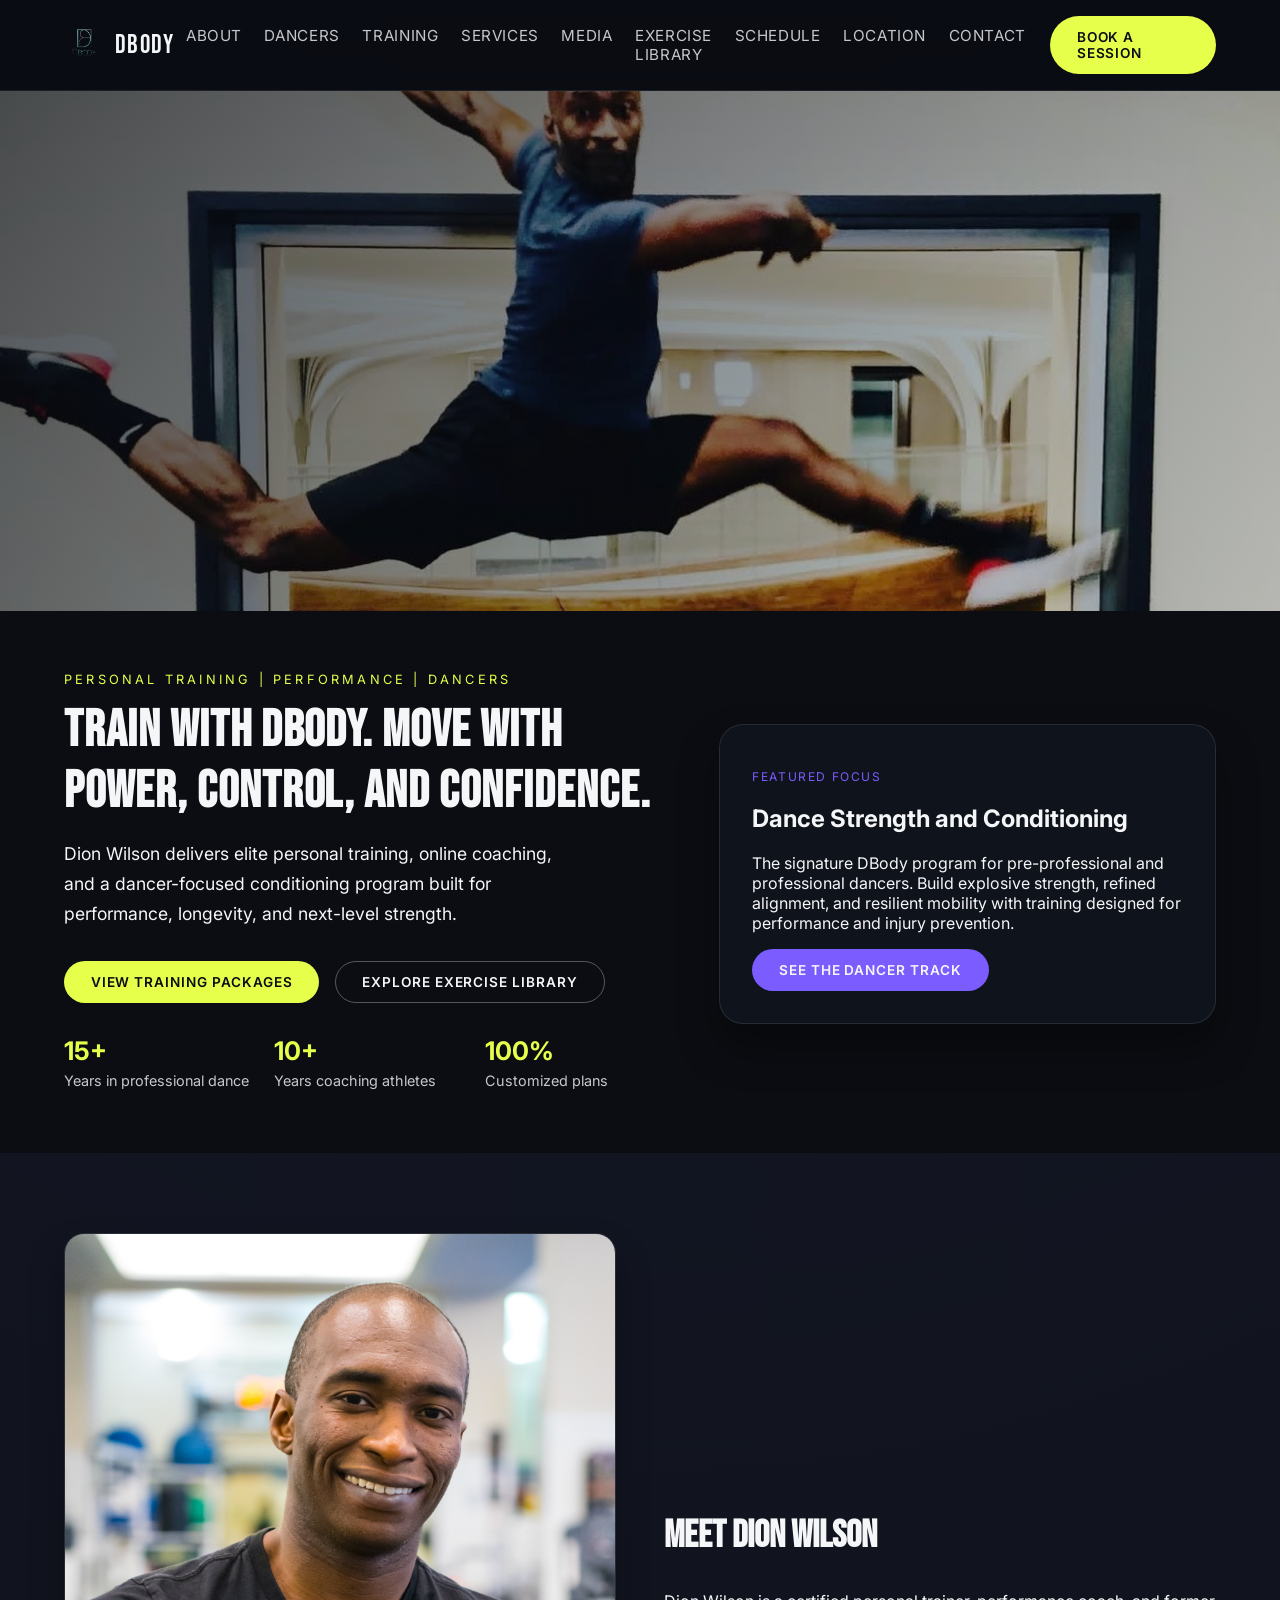
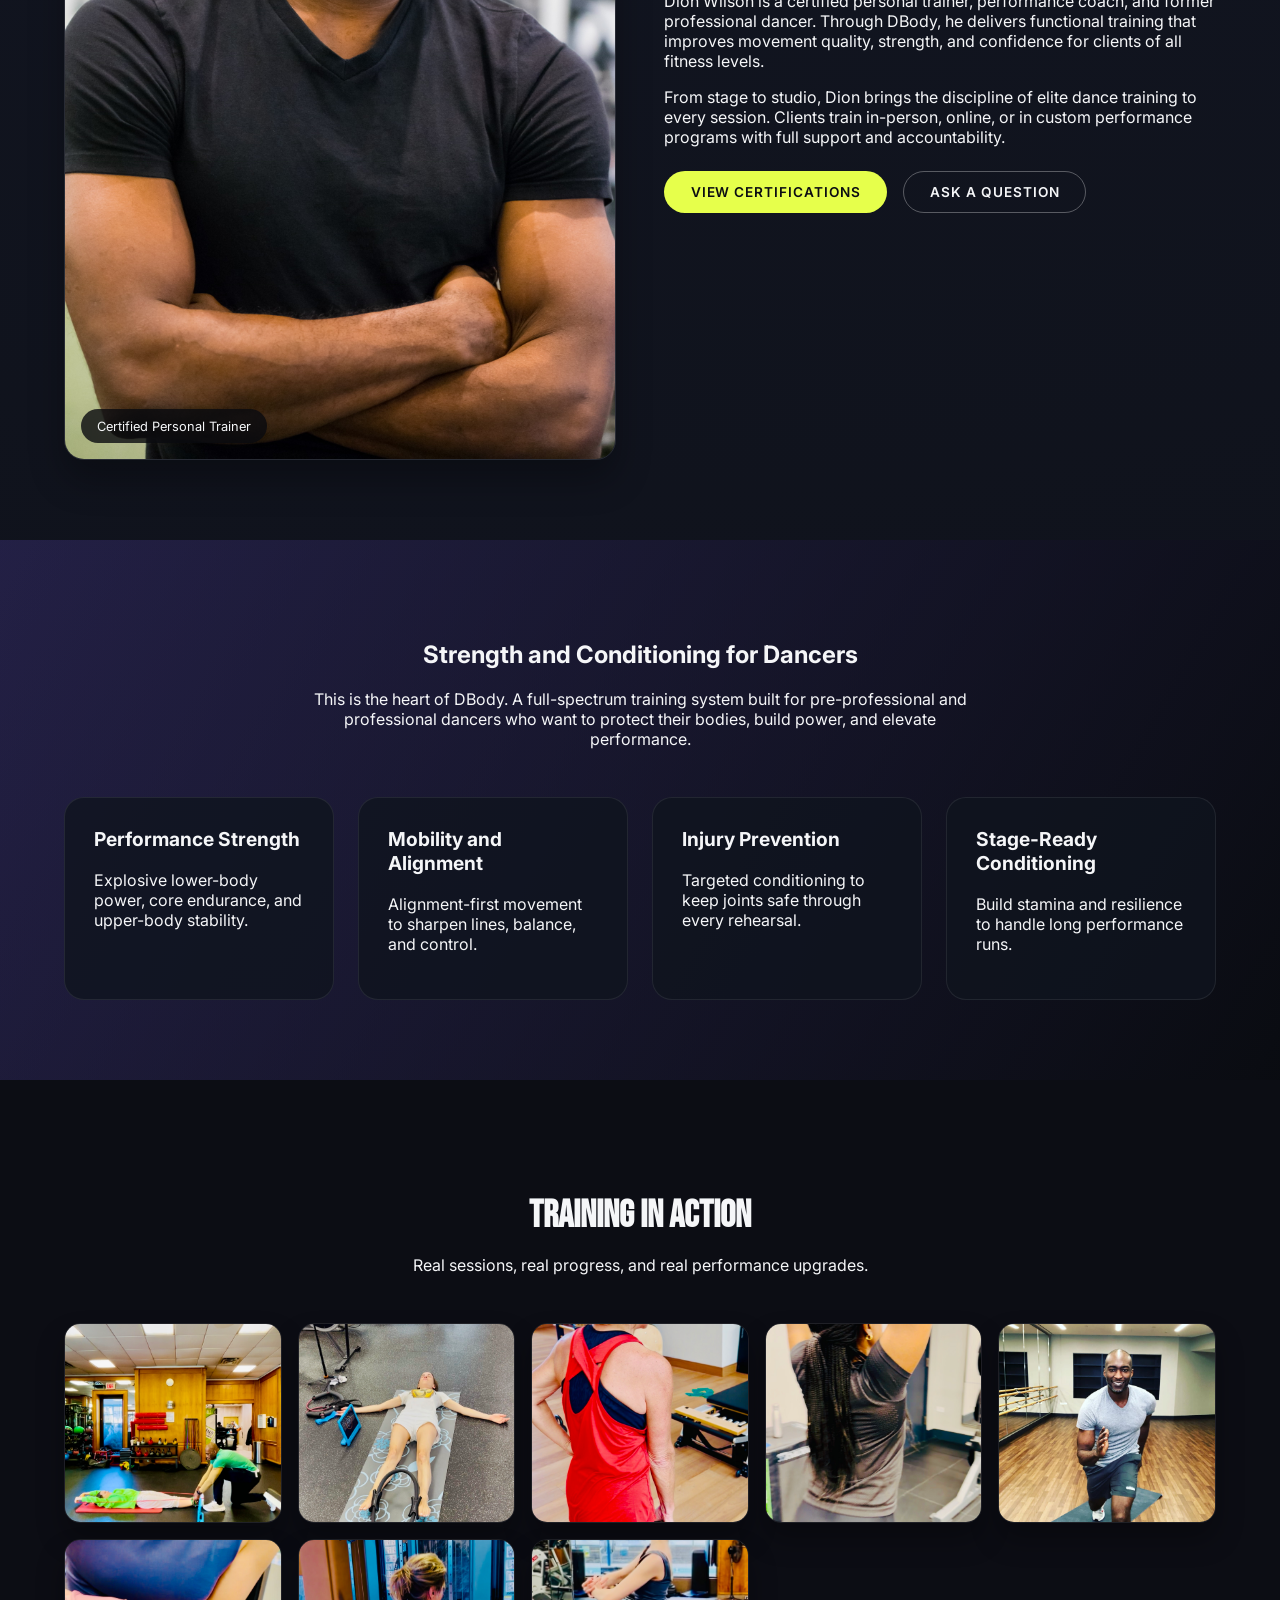
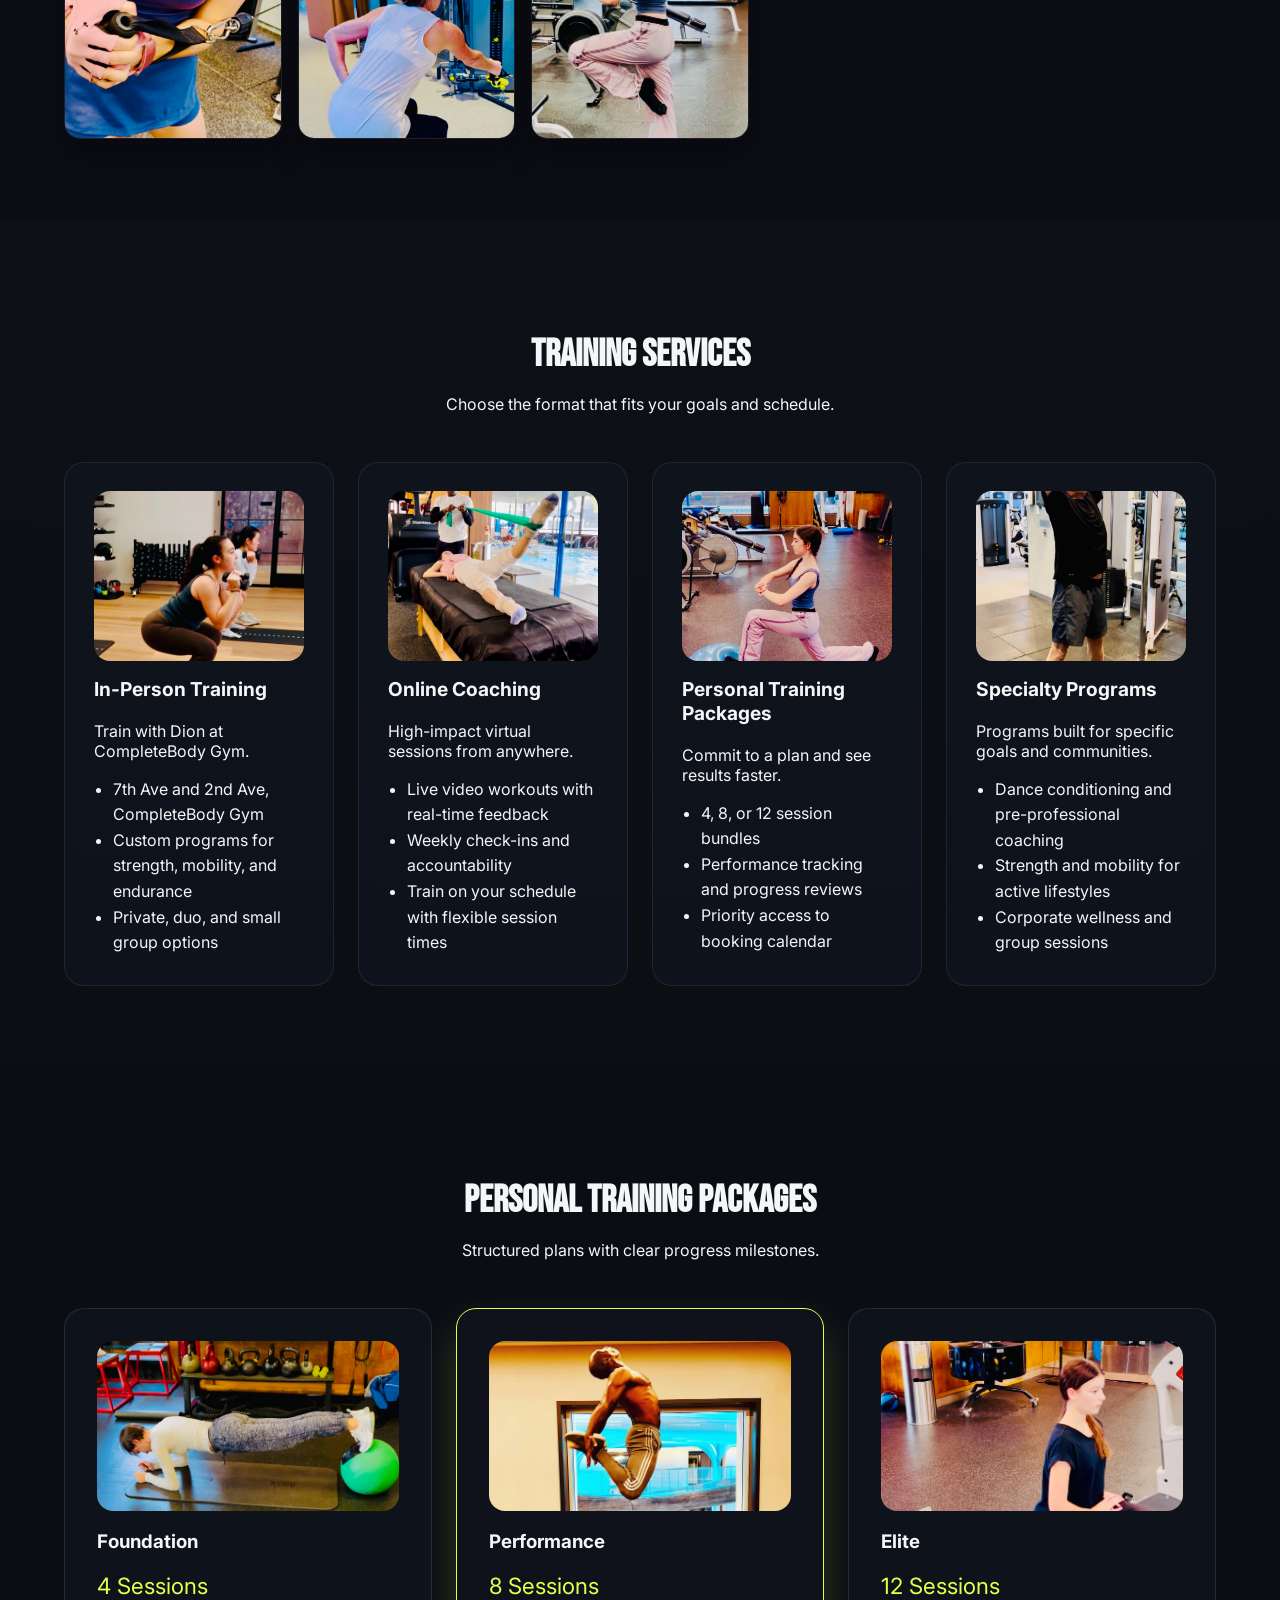
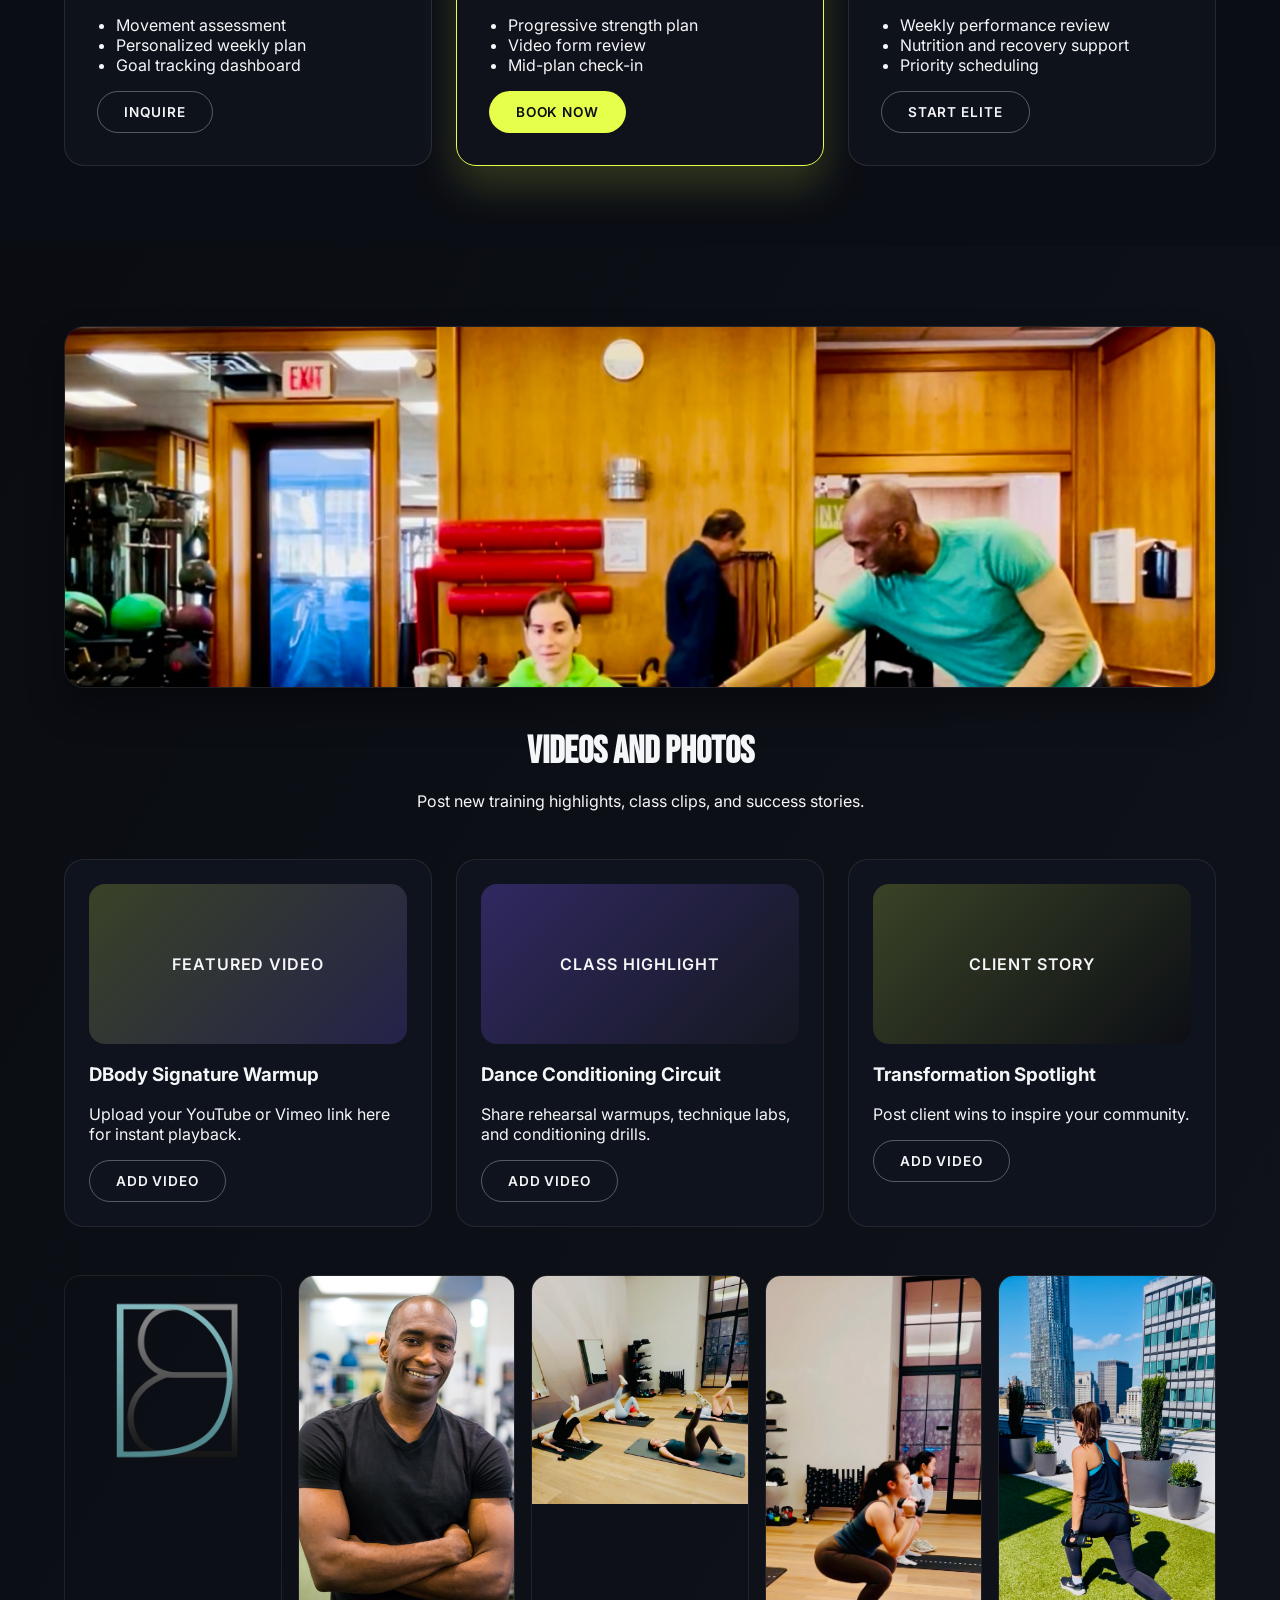
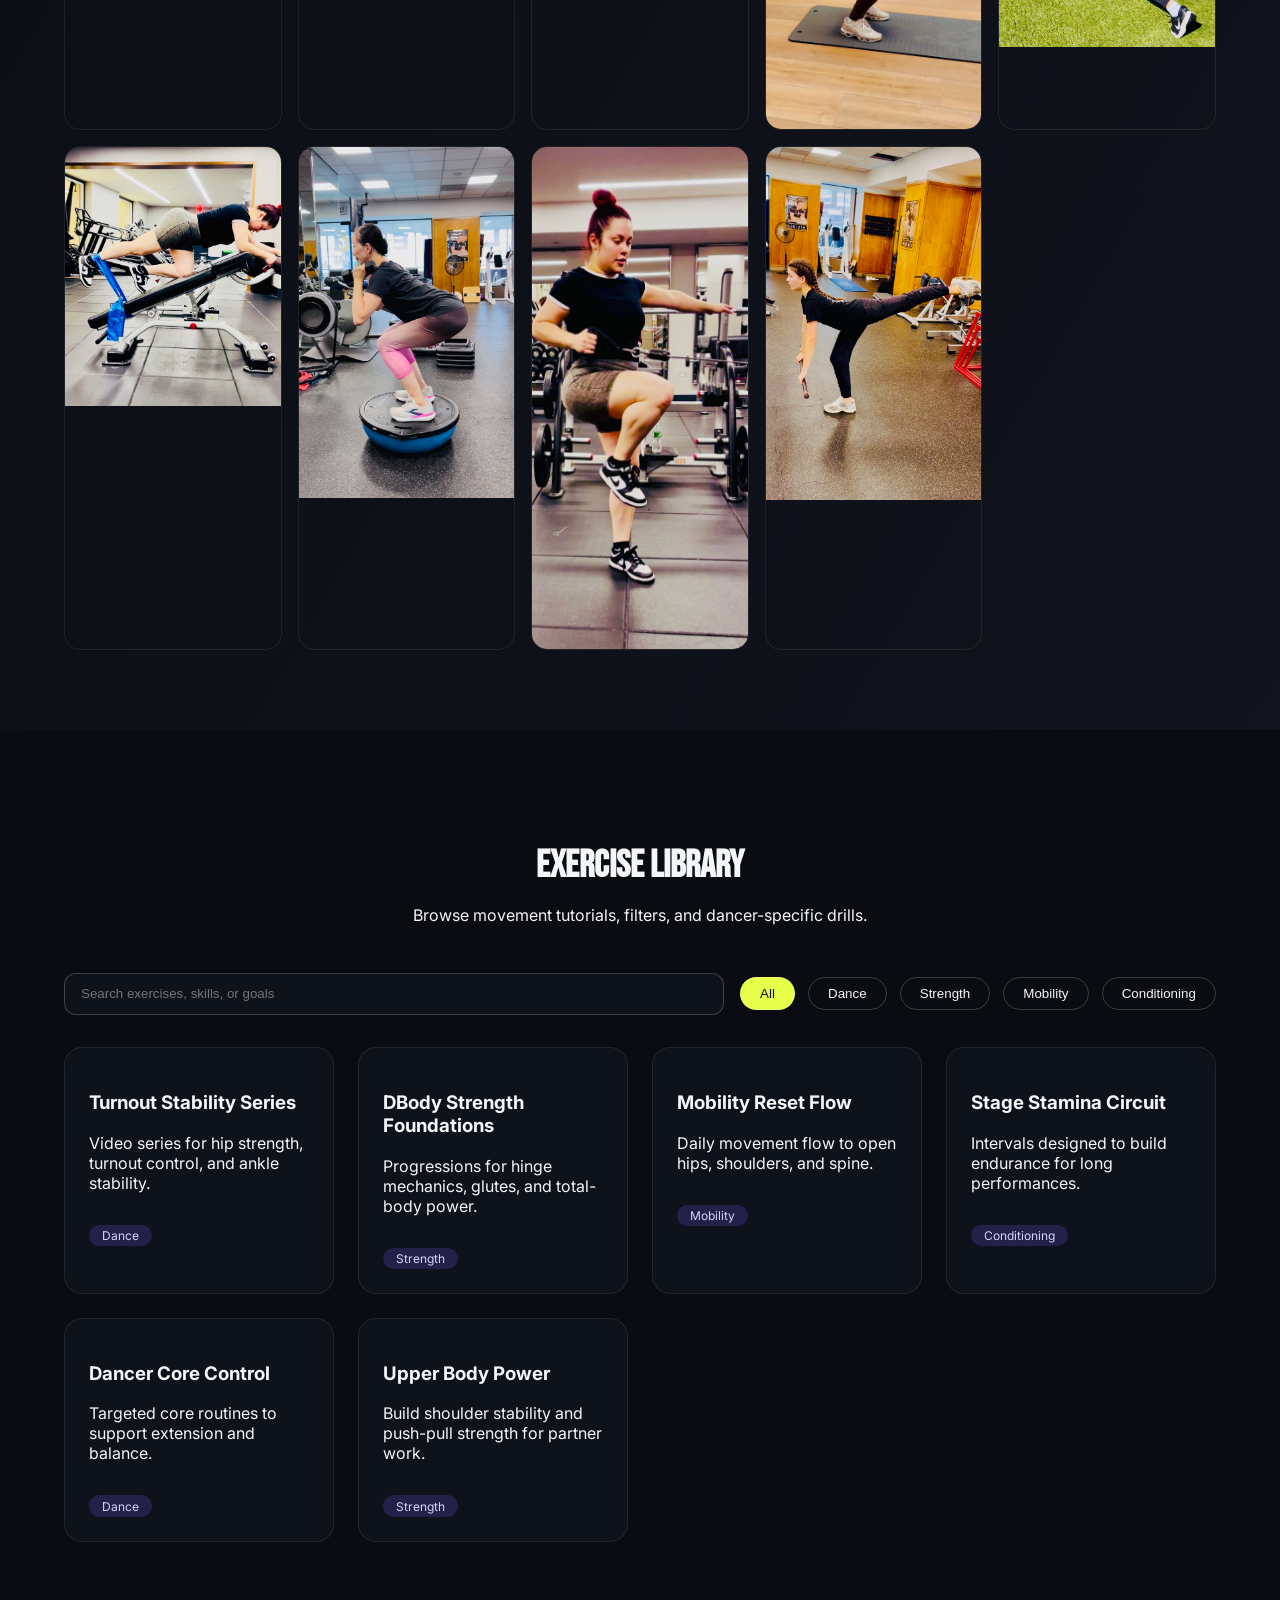
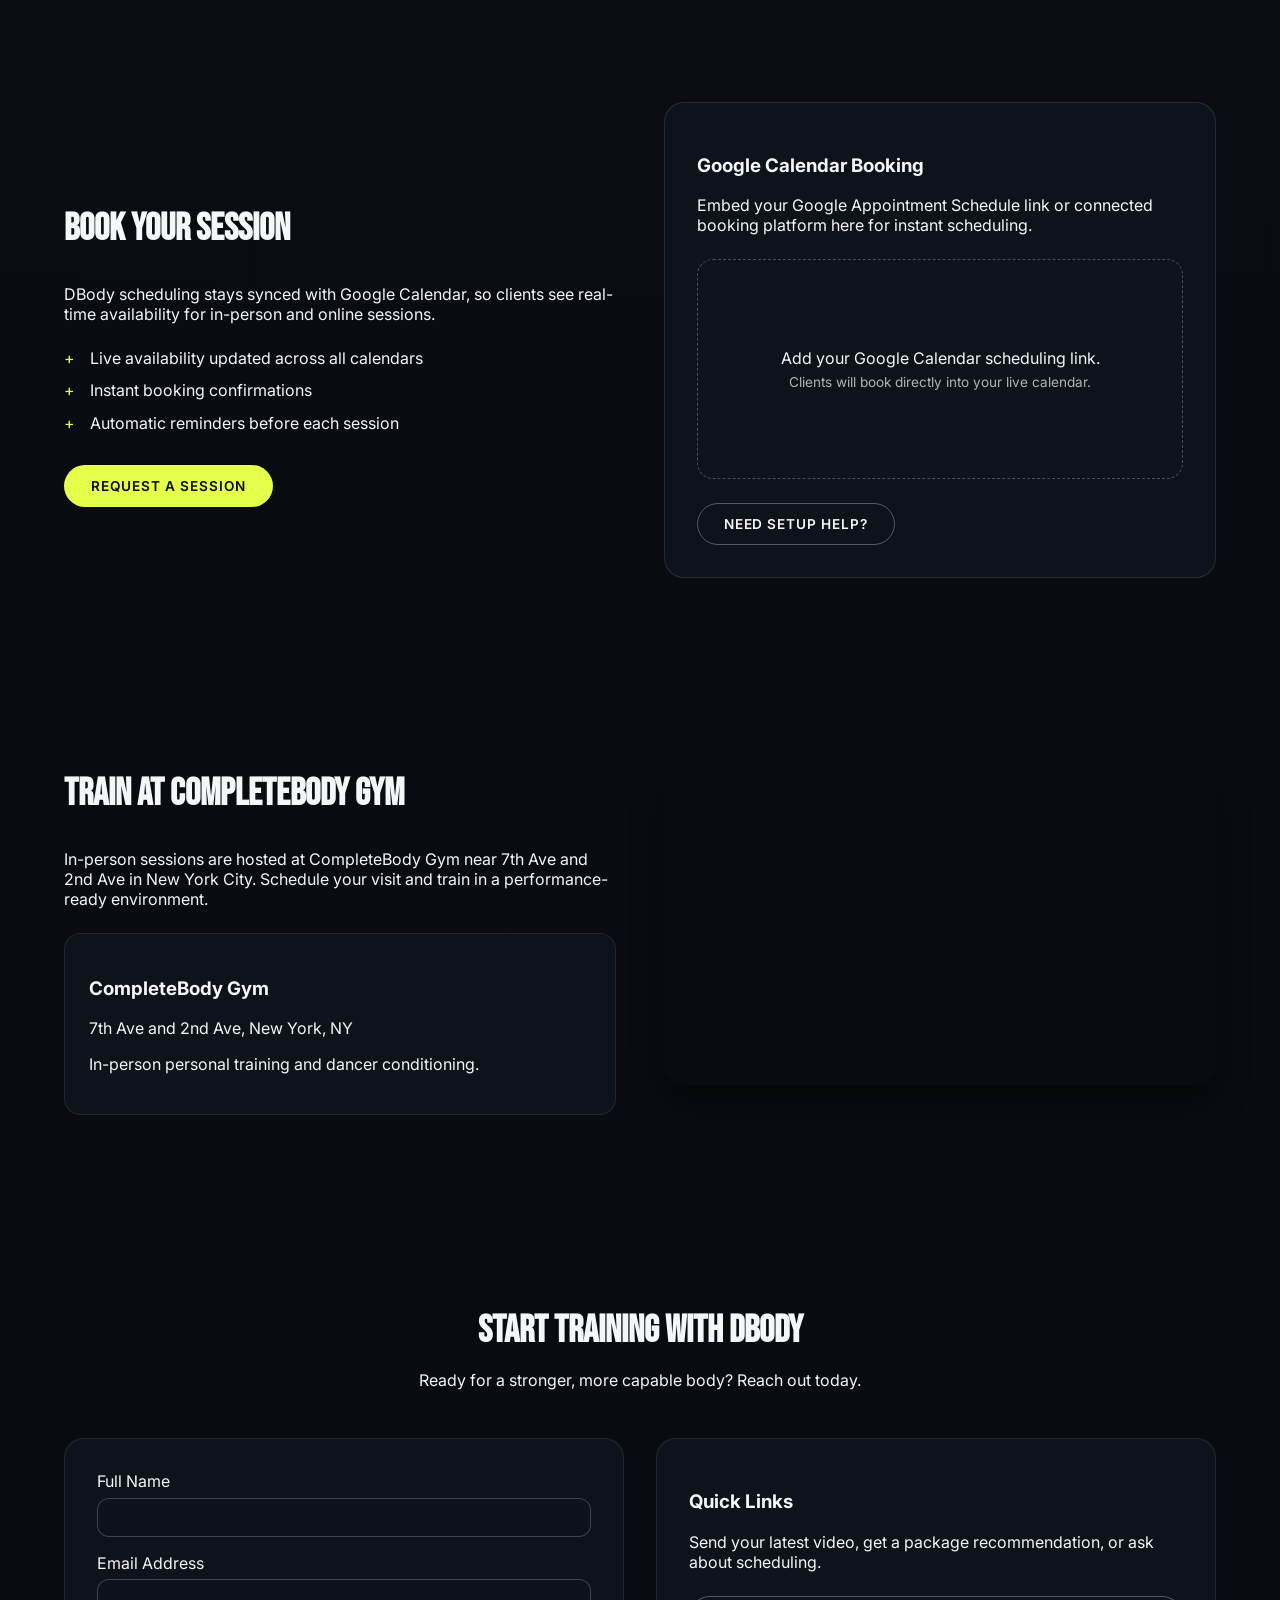
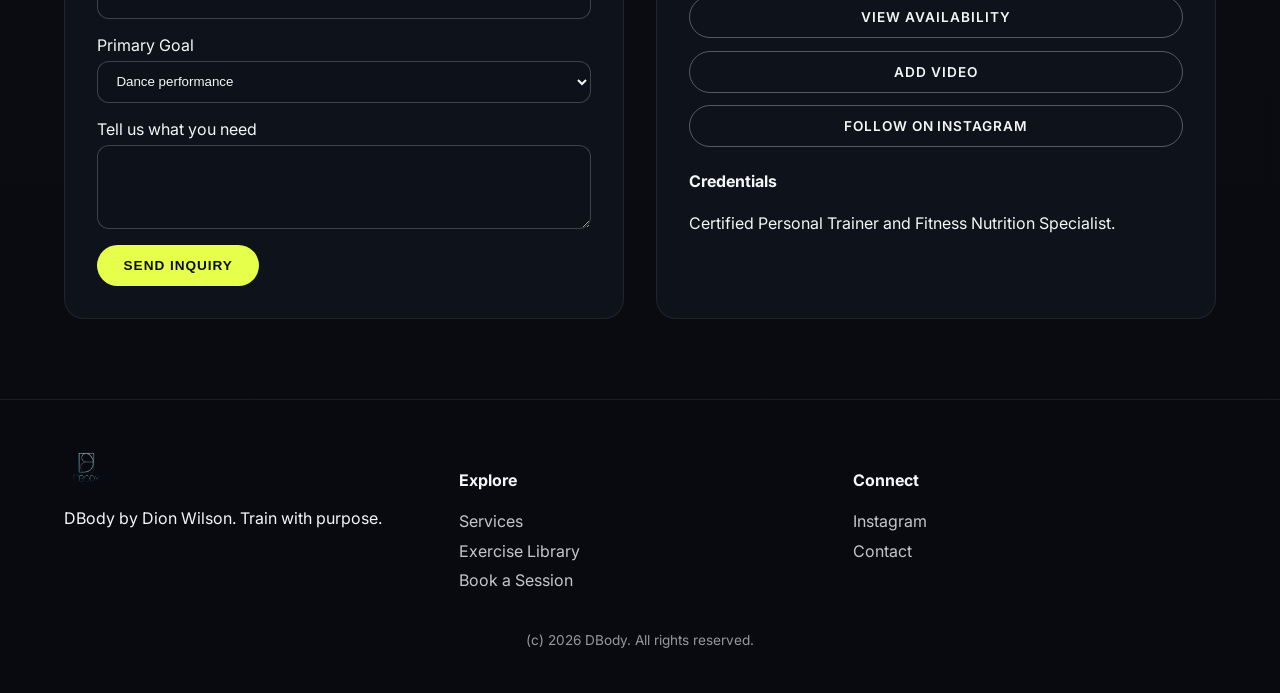
==== index.html @ 5d6e9072 "Add training gallery and photo placements Co-authored-by: bitcoinfta <bitcoinfta@gmail.com>" ====
<!doctype html>
<html lang="en">
  <head>
    <meta charset="utf-8" />
    <meta name="viewport" content="width=device-width, initial-scale=1" />
    <title>DBody | Personal Training by Dion Wilson</title>
    <meta
      name="description"
      content="DBody is the personal training brand of Dion Wilson. Book in-person and online sessions, explore the exercise library, and train with a performance-driven program for dancers."
    />
    <link rel="icon" href="DBody-logo.png" />
    <link rel="stylesheet" href="styles.css" />
    <link
      rel="stylesheet"
      href="https://fonts.googleapis.com/css2?family=Bebas+Neue&family=Inter:wght@300;400;600;700&display=swap"
    />
  </head>
  <body>
    <header class="site-header">
      <div class="container header-content">
        <a class="logo" href="#home">
          <img src="DBody-logo.png" alt="DBody logo" />
          <span>DBody</span>
        </a>
        <nav class="site-nav" aria-label="Primary">
          <button class="nav-toggle" type="button" aria-expanded="false">
            <span></span>
            <span></span>
            <span></span>
          </button>
          <ul class="nav-links">
            <li><a href="#about">About</a></li>
            <li><a href="#dancers">Dancers</a></li>
            <li><a href="#training">Training</a></li>
            <li><a href="#services">Services</a></li>
            <li><a href="#media">Media</a></li>
            <li><a href="#library">Exercise Library</a></li>
            <li><a href="#calendar">Schedule</a></li>
            <li><a href="#location">Location</a></li>
            <li><a href="#contact">Contact</a></li>
          </ul>
        </nav>
        <a class="btn btn-primary" href="#calendar">Book a Session</a>
      </div>
    </header>

    <main>
      <section class="hero" id="home">
        <div class="hero-banner">
          <img src="dion-jump.jpg" alt="Dion Wilson training mid-jump" />
        </div>
        <div class="container hero-grid">
          <div class="hero-content">
            <p class="eyebrow">Personal Training | Performance | Dancers</p>
            <h1>Train with DBody. Move with power, control, and confidence.</h1>
            <p class="lead">
              Dion Wilson delivers elite personal training, online coaching, and a
              dancer-focused conditioning program built for performance, longevity,
              and next-level strength.
            </p>
            <div class="hero-actions">
              <a class="btn btn-primary" href="#packages">View Training Packages</a>
              <a class="btn btn-ghost" href="#library">Explore Exercise Library</a>
            </div>
            <div class="stat-row">
              <div>
                <h3>15+</h3>
                <p>Years in professional dance</p>
              </div>
              <div>
                <h3>10+</h3>
                <p>Years coaching athletes</p>
              </div>
              <div>
                <h3>100%</h3>
                <p>Customized plans</p>
              </div>
            </div>
          </div>
          <div class="hero-card">
            <p class="tag">Featured Focus</p>
            <h2>Dance Strength and Conditioning</h2>
            <p>
              The signature DBody program for pre-professional and professional
              dancers. Build explosive strength, refined alignment, and resilient
              mobility with training designed for performance and injury prevention.
            </p>
            <a class="btn btn-secondary" href="#dancers">See the Dancer Track</a>
          </div>
        </div>
      </section>

      <section class="section about" id="about">
        <div class="container split">
          <div class="image-card">
            <img src="fit%20headshot.JPG" alt="Dion Wilson headshot" />
            <div class="badge">Certified Personal Trainer</div>
          </div>
          <div class="content">
            <h2>Meet Dion Wilson</h2>
            <p>
              Dion Wilson is a certified personal trainer, performance coach, and
              former professional dancer. Through DBody, he delivers functional
              training that improves movement quality, strength, and confidence for
              clients of all fitness levels.
            </p>
            <p>
              From stage to studio, Dion brings the discipline of elite dance
              training to every session. Clients train in-person, online, or in
              custom performance programs with full support and accountability.
            </p>
            <div class="cta-row">
              <a class="btn btn-primary" href="Personal%20Training%20Cert%202024.pdf">
                View Certifications
              </a>
              <a class="btn btn-ghost" href="#contact">Ask a Question</a>
            </div>
          </div>
        </div>
      </section>

      <section class="section spotlight" id="dancers">
        <div class="container">
          <div class="spotlight-header">
            <h2>Strength and Conditioning for Dancers</h2>
            <p>
              This is the heart of DBody. A full-spectrum training system built for
              pre-professional and professional dancers who want to protect their
              bodies, build power, and elevate performance.
            </p>
          </div>
          <div class="grid cards">
            <div class="card">
              <h3>Performance Strength</h3>
              <p>Explosive lower-body power, core endurance, and upper-body stability.</p>
            </div>
            <div class="card">
              <h3>Mobility and Alignment</h3>
              <p>Alignment-first movement to sharpen lines, balance, and control.</p>
            </div>
            <div class="card">
              <h3>Injury Prevention</h3>
              <p>Targeted conditioning to keep joints safe through every rehearsal.</p>
            </div>
            <div class="card">
              <h3>Stage-Ready Conditioning</h3>
              <p>Build stamina and resilience to handle long performance runs.</p>
            </div>
          </div>
        </div>
      </section>

      <section class="section training" id="training">
        <div class="container">
          <div class="section-heading">
            <h2>Training in Action</h2>
            <p>Real sessions, real progress, and real performance upgrades.</p>
          </div>
          <div class="gallery-grid">
            <figure>
              <img src="abby-dion-floor.jpg" alt="Floor-based training session" loading="lazy" />
            </figure>
            <figure>
              <img src="abby-magic.jpg" alt="Movement coaching moment" loading="lazy" />
            </figure>
            <figure>
              <img src="backshot1.jpg" alt="Strength training back view" loading="lazy" />
            </figure>
            <figure>
              <img src="backshot2.jpg" alt="Athletic training back view" loading="lazy" />
            </figure>
            <figure>
              <img src="dion-lunge.jpg" alt="Dion Wilson coaching a lunge" loading="lazy" />
            </figure>
            <figure>
              <img src="body-closeup.jpg" alt="Focused strength work" loading="lazy" />
            </figure>
            <figure>
              <img src="cable-pull.jpg" alt="Cable pull training" loading="lazy" />
            </figure>
            <figure>
              <img src="bosu-passe.jpg" alt="Balance training on BOSU" loading="lazy" />
            </figure>
          </div>
        </div>
      </section>

      <section class="section services" id="services">
        <div class="container">
          <div class="section-heading">
            <h2>Training Services</h2>
            <p>Choose the format that fits your goals and schedule.</p>
          </div>
          <div class="grid cards">
            <div class="card">
              <div class="card-media">
                <img src="class-squat.jpg" alt="In-person training session" loading="lazy" />
              </div>
              <h3>In-Person Training</h3>
              <p>Train with Dion at CompleteBody Gym.</p>
              <ul>
                <li>7th Ave and 2nd Ave, CompleteBody Gym</li>
                <li>Custom programs for strength, mobility, and endurance</li>
                <li>Private, duo, and small group options</li>
              </ul>
            </div>
            <div class="card">
              <div class="card-media">
                <img src="abby-dion-stretch.jpg" alt="Online coaching session" loading="lazy" />
              </div>
              <h3>Online Coaching</h3>
              <p>High-impact virtual sessions from anywhere.</p>
              <ul>
                <li>Live video workouts with real-time feedback</li>
                <li>Weekly check-ins and accountability</li>
                <li>Train on your schedule with flexible session times</li>
              </ul>
            </div>
            <div class="card">
              <div class="card-media">
                <img src="bosu-front-lunge.jpg" alt="Personal training packages" loading="lazy" />
              </div>
              <h3>Personal Training Packages</h3>
              <p>Commit to a plan and see results faster.</p>
              <ul>
                <li>4, 8, or 12 session bundles</li>
                <li>Performance tracking and progress reviews</li>
                <li>Priority access to booking calendar</li>
              </ul>
            </div>
            <div class="card">
              <div class="card-media">
                <img src="barre-reach.jpg" alt="Specialty training programs" loading="lazy" />
              </div>
              <h3>Specialty Programs</h3>
              <p>Programs built for specific goals and communities.</p>
              <ul>
                <li>Dance conditioning and pre-professional coaching</li>
                <li>Strength and mobility for active lifestyles</li>
                <li>Corporate wellness and group sessions</li>
              </ul>
            </div>
          </div>
        </div>
      </section>

      <section class="section packages" id="packages">
        <div class="container">
          <div class="section-heading">
            <h2>Personal Training Packages</h2>
            <p>Structured plans with clear progress milestones.</p>
          </div>
          <div class="grid pricing">
            <article class="price-card">
              <div class="price-media">
                <img src="ball-plank.jpg" alt="Foundation training package" loading="lazy" />
              </div>
              <h3>Foundation</h3>
              <p class="price">4 Sessions</p>
              <ul>
                <li>Movement assessment</li>
                <li>Personalized weekly plan</li>
                <li>Goal tracking dashboard</li>
              </ul>
              <a class="btn btn-ghost" href="#contact">Inquire</a>
            </article>
            <article class="price-card featured">
              <div class="price-media">
                <img src="back-arch.jpg" alt="Performance training package" loading="lazy" />
              </div>
              <h3>Performance</h3>
              <p class="price">8 Sessions</p>
              <ul>
                <li>Progressive strength plan</li>
                <li>Video form review</li>
                <li>Mid-plan check-in</li>
              </ul>
              <a class="btn btn-primary" href="#calendar">Book Now</a>
            </article>
            <article class="price-card">
              <div class="price-media">
                <img src="bosu-deep-lunge.jpg" alt="Elite training package" loading="lazy" />
              </div>
              <h3>Elite</h3>
              <p class="price">12 Sessions</p>
              <ul>
                <li>Weekly performance review</li>
                <li>Nutrition and recovery support</li>
                <li>Priority scheduling</li>
              </ul>
              <a class="btn btn-ghost" href="#contact">Start Elite</a>
            </article>
          </div>
        </div>
      </section>

      <section class="section media" id="media">
        <div class="container">
          <div class="section-banner">
            <img src="abby-dion-lunge.jpg" alt="DBody training highlight banner" loading="lazy" />
          </div>
          <div class="section-heading">
            <h2>Videos and Photos</h2>
            <p>Post new training highlights, class clips, and success stories.</p>
          </div>
          <div class="media-grid">
            <div class="video-card">
              <div class="video-thumb">
                <span>Featured Video</span>
              </div>
              <h3>DBody Signature Warmup</h3>
              <p>Upload your YouTube or Vimeo link here for instant playback.</p>
              <a class="btn btn-ghost" href="#contact">Add Video</a>
            </div>
            <div class="video-card">
              <div class="video-thumb alt">
                <span>Class Highlight</span>
              </div>
              <h3>Dance Conditioning Circuit</h3>
              <p>Share rehearsal warmups, technique labs, and conditioning drills.</p>
              <a class="btn btn-ghost" href="#contact">Add Video</a>
            </div>
            <div class="video-card">
              <div class="video-thumb alt-2">
                <span>Client Story</span>
              </div>
              <h3>Transformation Spotlight</h3>
              <p>Post client wins to inspire your community.</p>
              <a class="btn btn-ghost" href="#contact">Add Video</a>
            </div>
          </div>

          <div class="photo-gallery">
            <figure>
              <img src="DB.png" alt="DBody training session" loading="lazy" />
            </figure>
            <figure>
              <img src="fit%20headshot.JPG" alt="Dion Wilson in the studio" loading="lazy" />
            </figure>
            <figure>
              <img src="class-bridge.jpg" alt="Class training bridge drill" loading="lazy" />
            </figure>
            <figure>
              <img src="class-squat.jpg" alt="Group training squat work" loading="lazy" />
            </figure>
            <figure>
              <img src="city-lunge.jpg" alt="Outdoor lunge training" loading="lazy" />
            </figure>
            <figure>
              <img src="band-pulse.jpg" alt="Resistance band pulse drill" loading="lazy" />
            </figure>
            <figure>
              <img src="bosu-squat-zg.jpg" alt="BOSU squat training" loading="lazy" />
            </figure>
            <figure>
              <img src="cable-balance.jpg" alt="Cable balance training" loading="lazy" />
            </figure>
            <figure>
              <img src="bar-arebes.jpg" alt="Barre arabesque practice" loading="lazy" />
            </figure>
          </div>
        </div>
      </section>

      <section class="section library" id="library">
        <div class="container">
          <div class="section-heading">
            <h2>Exercise Library</h2>
            <p>Browse movement tutorials, filters, and dancer-specific drills.</p>
          </div>
          <div class="library-controls">
            <input
              type="search"
              id="librarySearch"
              placeholder="Search exercises, skills, or goals"
              aria-label="Search exercise library"
            />
            <div class="filter-buttons">
              <button type="button" class="filter active" data-filter="all">
                All
              </button>
              <button type="button" class="filter" data-filter="dance">
                Dance
              </button>
              <button type="button" class="filter" data-filter="strength">
                Strength
              </button>
              <button type="button" class="filter" data-filter="mobility">
                Mobility
              </button>
              <button type="button" class="filter" data-filter="conditioning">
                Conditioning
              </button>
            </div>
          </div>
          <div class="grid library-grid" id="libraryGrid">
            <article class="library-card" data-category="dance" data-tags="turnout core stability balance">
              <h3>Turnout Stability Series</h3>
              <p>Video series for hip strength, turnout control, and ankle stability.</p>
              <span class="pill">Dance</span>
            </article>
            <article class="library-card" data-category="strength" data-tags="deadlift posterior chain glutes">
              <h3>DBody Strength Foundations</h3>
              <p>Progressions for hinge mechanics, glutes, and total-body power.</p>
              <span class="pill">Strength</span>
            </article>
            <article class="library-card" data-category="mobility" data-tags="spine mobility shoulders hips">
              <h3>Mobility Reset Flow</h3>
              <p>Daily movement flow to open hips, shoulders, and spine.</p>
              <span class="pill">Mobility</span>
            </article>
            <article class="library-card" data-category="conditioning" data-tags="cardio stamina endurance circuits">
              <h3>Stage Stamina Circuit</h3>
              <p>Intervals designed to build endurance for long performances.</p>
              <span class="pill">Conditioning</span>
            </article>
            <article class="library-card" data-category="dance" data-tags="core alignment balance barre">
              <h3>Dancer Core Control</h3>
              <p>Targeted core routines to support extension and balance.</p>
              <span class="pill">Dance</span>
            </article>
            <article class="library-card" data-category="strength" data-tags="upper body stability push pull">
              <h3>Upper Body Power</h3>
              <p>Build shoulder stability and push-pull strength for partner work.</p>
              <span class="pill">Strength</span>
            </article>
          </div>
        </div>
      </section>

      <section class="section calendar" id="calendar">
        <div class="container split">
          <div class="content">
            <h2>Book Your Session</h2>
            <p>
              DBody scheduling stays synced with Google Calendar, so clients see
              real-time availability for in-person and online sessions.
            </p>
            <ul class="checklist">
              <li>Live availability updated across all calendars</li>
              <li>Instant booking confirmations</li>
              <li>Automatic reminders before each session</li>
            </ul>
            <a class="btn btn-primary" href="#contact">Request a Session</a>
          </div>
          <div class="calendar-card">
            <h3>Google Calendar Booking</h3>
            <p>
              Embed your Google Appointment Schedule link or connected booking
              platform here for instant scheduling.
            </p>
            <div class="calendar-embed">
              <!-- Replace the placeholder with your Google Appointment Schedule embed. -->
              <div class="placeholder">
                <p>Add your Google Calendar scheduling link.</p>
                <p class="small">Clients will book directly into your live calendar.</p>
              </div>
            </div>
            <a class="btn btn-ghost" href="#contact">Need setup help?</a>
          </div>
        </div>
      </section>

      <section class="section location" id="location">
        <div class="container split">
          <div class="content">
            <h2>Train at CompleteBody Gym</h2>
            <p>
              In-person sessions are hosted at CompleteBody Gym near 7th Ave and
              2nd Ave in New York City. Schedule your visit and train in a
              performance-ready environment.
            </p>
            <div class="location-card">
              <h3>CompleteBody Gym</h3>
              <p>7th Ave and 2nd Ave, New York, NY</p>
              <p>In-person personal training and dancer conditioning.</p>
            </div>
          </div>
          <div class="map-embed">
            <iframe
              title="CompleteBody Gym map"
              src="https://www.google.com/maps?q=CompleteBody%20Gym%20NYC&output=embed"
              loading="lazy"
              referrerpolicy="no-referrer-when-downgrade"
            ></iframe>
          </div>
        </div>
      </section>

      <section class="section contact" id="contact">
        <div class="container">
          <div class="section-heading">
            <h2>Start Training with DBody</h2>
            <p>Ready for a stronger, more capable body? Reach out today.</p>
          </div>
          <div class="grid contact-grid">
            <form class="contact-form">
              <div class="field">
                <label for="name">Full Name</label>
                <input id="name" name="name" type="text" required />
              </div>
              <div class="field">
                <label for="email">Email Address</label>
                <input id="email" name="email" type="email" required />
              </div>
              <div class="field">
                <label for="goal">Primary Goal</label>
                <select id="goal" name="goal">
                  <option>Dance performance</option>
                  <option>Strength and conditioning</option>
                  <option>Online coaching</option>
                  <option>In-person training</option>
                  <option>Other</option>
                </select>
              </div>
              <div class="field">
                <label for="message">Tell us what you need</label>
                <textarea id="message" name="message" rows="4"></textarea>
              </div>
              <button class="btn btn-primary" type="submit">Send Inquiry</button>
            </form>
            <div class="contact-card">
              <h3>Quick Links</h3>
              <p>Send your latest video, get a package recommendation, or ask about scheduling.</p>
              <div class="cta-stack">
                <a class="btn btn-ghost" href="#calendar">View Availability</a>
                <a class="btn btn-ghost" href="#media">Add Video</a>
                <a class="btn btn-ghost" href="https://www.instagram.com/bodybydion/">
                  Follow on Instagram
                </a>
              </div>
              <div class="credentials">
                <h4>Credentials</h4>
                <p>Certified Personal Trainer and Fitness Nutrition Specialist.</p>
              </div>
            </div>
          </div>
        </div>
      </section>
    </main>

    <footer class="site-footer">
      <div class="container footer-content">
        <div>
          <img src="DBody-logo.png" alt="DBody logo" />
          <p>DBody by Dion Wilson. Train with purpose.</p>
        </div>
        <div>
          <h4>Explore</h4>
          <ul>
            <li><a href="#services">Services</a></li>
            <li><a href="#library">Exercise Library</a></li>
            <li><a href="#calendar">Book a Session</a></li>
          </ul>
        </div>
        <div>
          <h4>Connect</h4>
          <ul>
            <li><a href="https://www.instagram.com/bodybydion/">Instagram</a></li>
            <li><a href="#contact">Contact</a></li>
          </ul>
        </div>
      </div>
      <p class="legal">(c) 2026 DBody. All rights reserved.</p>
    </footer>

    <script src="script.js"></script>
  </body>
</html>
---- styles.css ----
*,
*::before,
*::after {
  box-sizing: border-box;
}

body {
  margin: 0;
  font-family: "Inter", sans-serif;
  color: #f5f6f8;
  background: radial-gradient(circle at top, #141826 0%, #0b0d12 45%, #090b10 100%);
}

html {
  scroll-behavior: smooth;
}

img {
  max-width: 100%;
  display: block;
}

a {
  color: inherit;
  text-decoration: none;
}

ul {
  padding-left: 1.2rem;
}

.container {
  width: min(1200px, 90vw);
  margin: 0 auto;
}

.site-header {
  position: sticky;
  top: 0;
  z-index: 20;
  backdrop-filter: blur(14px);
  background: rgba(9, 11, 16, 0.85);
  border-bottom: 1px solid rgba(255, 255, 255, 0.08);
}

.header-content {
  display: flex;
  align-items: center;
  justify-content: space-between;
  gap: 1.5rem;
  padding: 1rem 0;
}

.logo {
  display: flex;
  align-items: center;
  gap: 0.7rem;
  font-family: "Bebas Neue", sans-serif;
  font-size: 1.6rem;
  letter-spacing: 0.08rem;
}

.logo img {
  width: 40px;
  height: 40px;
  object-fit: contain;
}

.site-nav {
  display: flex;
  align-items: center;
}

.nav-links {
  display: flex;
  gap: 1.4rem;
  list-style: none;
  margin: 0;
  padding: 0;
  font-size: 0.95rem;
  text-transform: uppercase;
  letter-spacing: 0.04rem;
  z-index: 30;
}

.nav-links a {
  opacity: 0.8;
  transition: opacity 0.2s ease;
}

.nav-links a:hover,
.nav-links a:focus {
  opacity: 1;
}

.nav-toggle {
  display: none;
  flex-direction: column;
  gap: 0.3rem;
  background: none;
  border: none;
  padding: 0;
}

.nav-toggle span {
  width: 28px;
  height: 2px;
  background: #f5f6f8;
}

.btn {
  display: inline-flex;
  align-items: center;
  justify-content: center;
  padding: 0.75rem 1.6rem;
  border-radius: 999px;
  font-weight: 600;
  text-transform: uppercase;
  letter-spacing: 0.06rem;
  font-size: 0.85rem;
  border: 1px solid transparent;
  transition: transform 0.2s ease, box-shadow 0.2s ease, background 0.2s ease;
}

.btn:hover,
.btn:focus {
  transform: translateY(-2px);
  box-shadow: 0 10px 24px rgba(0, 0, 0, 0.25);
}

.btn-primary {
  background: #e6ff4b;
  color: #0b0d12;
}

.btn-secondary {
  background: #7b5cff;
  color: #f5f6f8;
}

.btn-ghost {
  border: 1px solid rgba(255, 255, 255, 0.3);
  color: #f5f6f8;
}

.hero {
  position: relative;
  padding: 0 0 4rem;
  background: #0b0d12;
}

.hero-grid {
  position: relative;
  display: grid;
  grid-template-columns: 1.1fr 0.9fr;
  gap: 3rem;
  align-items: center;
  padding-top: 3rem;
}

.hero-content h1 {
  font-family: "Bebas Neue", sans-serif;
  font-size: clamp(2.8rem, 4vw, 4.6rem);
  margin: 0 0 1rem;
  letter-spacing: 0.06rem;
}

.eyebrow {
  text-transform: uppercase;
  letter-spacing: 0.2rem;
  font-size: 0.8rem;
  color: #e6ff4b;
}

.lead {
  font-size: 1.1rem;
  line-height: 1.7;
  max-width: 520px;
}

.hero-actions {
  display: flex;
  flex-wrap: wrap;
  gap: 1rem;
  margin: 2rem 0;
}

.stat-row {
  display: grid;
  grid-template-columns: repeat(auto-fit, minmax(120px, 1fr));
  gap: 1.5rem;
}

.stat-row h3 {
  margin: 0 0 0.4rem;
  font-size: 1.6rem;
  color: #e6ff4b;
}

.stat-row p {
  margin: 0;
  font-size: 0.9rem;
  opacity: 0.8;
}

.hero-card {
  background: rgba(16, 20, 30, 0.9);
  padding: 2rem;
  border-radius: 24px;
  box-shadow: 0 24px 40px rgba(0, 0, 0, 0.35);
  border: 1px solid rgba(255, 255, 255, 0.1);
}

.hero-card .tag {
  text-transform: uppercase;
  letter-spacing: 0.1rem;
  font-size: 0.75rem;
  color: #7b5cff;
}

.hero-banner {
  position: relative;
  width: 100%;
  height: clamp(240px, 42vw, 520px);
  overflow: hidden;
}

.hero-banner::after {
  content: "";
  position: absolute;
  inset: 0;
  background: linear-gradient(120deg, rgba(9, 11, 16, 0.7), rgba(9, 11, 16, 0.2));
}

.hero-banner img {
  width: 100%;
  height: 100%;
  object-fit: cover;
  object-position: center 30%;
}

.section {
  padding: 5rem 0;
}

.section-heading {
  text-align: center;
  margin-bottom: 3rem;
}

.section-heading h2 {
  font-family: "Bebas Neue", sans-serif;
  font-size: clamp(2.2rem, 3vw, 3.4rem);
  margin-bottom: 0.5rem;
}

.split {
  display: grid;
  grid-template-columns: repeat(2, minmax(0, 1fr));
  gap: 3rem;
  align-items: center;
}

.image-card {
  position: relative;
  border-radius: 20px;
  overflow: hidden;
  border: 1px solid rgba(255, 255, 255, 0.1);
  box-shadow: 0 20px 35px rgba(0, 0, 0, 0.3);
}

.image-card img {
  width: 100%;
  height: 100%;
  object-fit: cover;
}

.image-card .badge {
  position: absolute;
  bottom: 1rem;
  left: 1rem;
  padding: 0.6rem 1rem;
  background: rgba(9, 11, 16, 0.8);
  border-radius: 999px;
  font-size: 0.8rem;
}

.content h2 {
  font-family: "Bebas Neue", sans-serif;
  font-size: clamp(2.1rem, 3vw, 3rem);
}

.cta-row {
  display: flex;
  gap: 1rem;
  margin-top: 1.5rem;
  flex-wrap: wrap;
}

.spotlight {
  background: linear-gradient(120deg, rgba(123, 92, 255, 0.18), rgba(9, 11, 16, 0.9));
}

.training {
  background: rgba(12, 14, 20, 0.92);
}

.gallery-grid {
  display: grid;
  grid-template-columns: repeat(auto-fit, minmax(180px, 1fr));
  gap: 1rem;
}

.gallery-grid figure {
  margin: 0;
  height: 200px;
  border-radius: 16px;
  overflow: hidden;
  border: 1px solid rgba(255, 255, 255, 0.08);
  box-shadow: 0 16px 28px rgba(0, 0, 0, 0.3);
}

.gallery-grid img {
  width: 100%;
  height: 100%;
  object-fit: cover;
}

.spotlight-header {
  max-width: 680px;
  margin: 0 auto 3rem;
  text-align: center;
}

.grid {
  display: grid;
  gap: 1.5rem;
}

.cards {
  grid-template-columns: repeat(auto-fit, minmax(230px, 1fr));
}

.card {
  background: rgba(16, 20, 30, 0.8);
  padding: 1.8rem;
  border-radius: 20px;
  border: 1px solid rgba(255, 255, 255, 0.08);
  min-height: 190px;
}

.card h3 {
  margin-top: 0;
  font-size: 1.2rem;
}

.card ul {
  margin: 1rem 0 0;
}

.services .card ul {
  line-height: 1.6;
}

.packages {
  background: rgba(12, 14, 20, 0.9);
}

.pricing {
  grid-template-columns: repeat(auto-fit, minmax(240px, 1fr));
}

.price-card {
  padding: 2rem;
  border-radius: 20px;
  border: 1px solid rgba(255, 255, 255, 0.1);
  background: rgba(16, 20, 30, 0.75);
}

.price-card.featured {
  border-color: #e6ff4b;
  box-shadow: 0 20px 40px rgba(230, 255, 75, 0.18);
}

.price-card .price {
  font-size: 1.4rem;
  color: #e6ff4b;
  margin: 0.5rem 0 1rem;
}

.media {
  background: linear-gradient(120deg, rgba(10, 12, 18, 0.95), rgba(18, 20, 30, 0.95));
}

.section-banner {
  margin-bottom: 2.5rem;
  border-radius: 20px;
  overflow: hidden;
  border: 1px solid rgba(255, 255, 255, 0.08);
  box-shadow: 0 20px 35px rgba(0, 0, 0, 0.35);
}

.section-banner img {
  width: 100%;
  height: clamp(220px, 30vw, 360px);
  object-fit: cover;
}

.card-media,
.price-media {
  width: 100%;
  height: 170px;
  border-radius: 16px;
  overflow: hidden;
  margin-bottom: 1rem;
}

.card-media img,
.price-media img {
  width: 100%;
  height: 100%;
  object-fit: cover;
}

.media-grid {
  display: grid;
  grid-template-columns: repeat(auto-fit, minmax(240px, 1fr));
  gap: 1.5rem;
}

.video-card {
  background: rgba(16, 20, 30, 0.9);
  padding: 1.5rem;
  border-radius: 20px;
  border: 1px solid rgba(255, 255, 255, 0.08);
}

.video-thumb {
  height: 160px;
  border-radius: 16px;
  background: linear-gradient(135deg, rgba(230, 255, 75, 0.2), rgba(123, 92, 255, 0.2));
  display: flex;
  align-items: center;
  justify-content: center;
  font-weight: 600;
  text-transform: uppercase;
  letter-spacing: 0.06rem;
  margin-bottom: 1rem;
}

.video-thumb.alt {
  background: linear-gradient(135deg, rgba(123, 92, 255, 0.3), rgba(22, 24, 33, 0.9));
}

.video-thumb.alt-2 {
  background: linear-gradient(135deg, rgba(230, 255, 75, 0.2), rgba(12, 14, 20, 0.9));
}

.photo-gallery {
  margin-top: 3rem;
  display: grid;
  grid-template-columns: repeat(auto-fit, minmax(200px, 1fr));
  gap: 1rem;
}

.photo-gallery figure {
  margin: 0;
  border-radius: 16px;
  overflow: hidden;
  border: 1px solid rgba(255, 255, 255, 0.08);
}

.library-controls {
  display: flex;
  flex-wrap: wrap;
  gap: 1rem;
  align-items: center;
  margin-bottom: 2rem;
}

.library-controls input {
  flex: 1 1 260px;
  padding: 0.8rem 1rem;
  border-radius: 12px;
  border: 1px solid rgba(255, 255, 255, 0.2);
  background: rgba(16, 20, 30, 0.8);
  color: #f5f6f8;
}

.filter-buttons {
  display: flex;
  gap: 0.8rem;
  flex-wrap: wrap;
}

.filter {
  padding: 0.5rem 1.2rem;
  border-radius: 999px;
  border: 1px solid rgba(255, 255, 255, 0.2);
  background: transparent;
  color: #f5f6f8;
  cursor: pointer;
}

.filter.active {
  background: #e6ff4b;
  color: #0b0d12;
}

.library-grid {
  grid-template-columns: repeat(auto-fit, minmax(220px, 1fr));
}

.library-card {
  background: rgba(16, 20, 30, 0.8);
  padding: 1.5rem;
  border-radius: 18px;
  border: 1px solid rgba(255, 255, 255, 0.08);
}

.library-card .pill {
  display: inline-block;
  margin-top: 1rem;
  padding: 0.2rem 0.8rem;
  border-radius: 999px;
  font-size: 0.75rem;
  background: rgba(123, 92, 255, 0.2);
  color: #d9d2ff;
}

.library-card.hidden {
  display: none;
}

.calendar-card {
  background: rgba(16, 20, 30, 0.8);
  padding: 2rem;
  border-radius: 20px;
  border: 1px solid rgba(255, 255, 255, 0.1);
}

.calendar-embed {
  margin: 1.5rem 0;
  min-height: 220px;
  border-radius: 16px;
  border: 1px dashed rgba(255, 255, 255, 0.25);
  display: grid;
  place-items: center;
  text-align: center;
  padding: 1.5rem;
}

.placeholder p {
  margin: 0.4rem 0;
}

.calendar-embed .small {
  font-size: 0.85rem;
  opacity: 0.7;
}

.checklist {
  list-style: none;
  padding: 0;
  margin: 1.5rem 0 2rem;
}

.checklist li {
  margin-bottom: 0.8rem;
  padding-left: 1.6rem;
  position: relative;
}

.checklist li::before {
  content: "+";
  position: absolute;
  left: 0;
  color: #e6ff4b;
}

.location-card {
  background: rgba(16, 20, 30, 0.8);
  padding: 1.5rem;
  border-radius: 16px;
  border: 1px solid rgba(255, 255, 255, 0.08);
  margin-top: 1.5rem;
}

.map-embed iframe {
  width: 100%;
  height: 320px;
  border: none;
  border-radius: 20px;
  box-shadow: 0 18px 32px rgba(0, 0, 0, 0.35);
}

.contact-grid {
  grid-template-columns: repeat(auto-fit, minmax(260px, 1fr));
  gap: 2rem;
}

.contact-form {
  background: rgba(16, 20, 30, 0.8);
  padding: 2rem;
  border-radius: 20px;
  border: 1px solid rgba(255, 255, 255, 0.08);
}

.field {
  margin-bottom: 1rem;
  display: grid;
  gap: 0.4rem;
}

.field input,
.field select,
.field textarea {
  padding: 0.7rem 0.9rem;
  border-radius: 12px;
  border: 1px solid rgba(255, 255, 255, 0.2);
  background: rgba(14, 18, 26, 0.9);
  color: #f5f6f8;
}

.contact-card {
  background: rgba(16, 20, 30, 0.8);
  padding: 2rem;
  border-radius: 20px;
  border: 1px solid rgba(255, 255, 255, 0.08);
}

.cta-stack {
  display: grid;
  gap: 0.8rem;
  margin: 1.5rem 0;
}

.site-footer {
  padding: 3rem 0 2rem;
  background: #080a10;
  border-top: 1px solid rgba(255, 255, 255, 0.08);
}

.footer-content {
  display: grid;
  grid-template-columns: repeat(auto-fit, minmax(200px, 1fr));
  gap: 2rem;
}

.footer-content img {
  width: 44px;
}

.site-footer ul {
  list-style: none;
  padding: 0;
  margin: 0;
}

.site-footer li {
  margin-bottom: 0.6rem;
  opacity: 0.8;
}

.legal {
  text-align: center;
  margin-top: 2rem;
  font-size: 0.85rem;
  opacity: 0.6;
}

@media (max-width: 960px) {
  .header-content {
    flex-wrap: wrap;
  }

  .nav-toggle {
    display: flex;
  }

  .nav-links {
    display: none;
    position: absolute;
    top: 70px;
    right: 5vw;
    background: rgba(9, 11, 16, 0.95);
    border: 1px solid rgba(255, 255, 255, 0.1);
    padding: 1.2rem;
    flex-direction: column;
    gap: 1rem;
    border-radius: 16px;
  }

  body.nav-open .nav-links {
    display: flex;
  }

  .hero-grid,
  .split {
    grid-template-columns: 1fr;
  }
}

@media (max-width: 640px) {
  .hero {
    padding: 0 0 3rem;
  }

  .hero-grid {
    padding-top: 2rem;
  }

  .hero-actions {
    flex-direction: column;
    align-items: stretch;
  }

  .btn {
    width: 100%;
  }
}
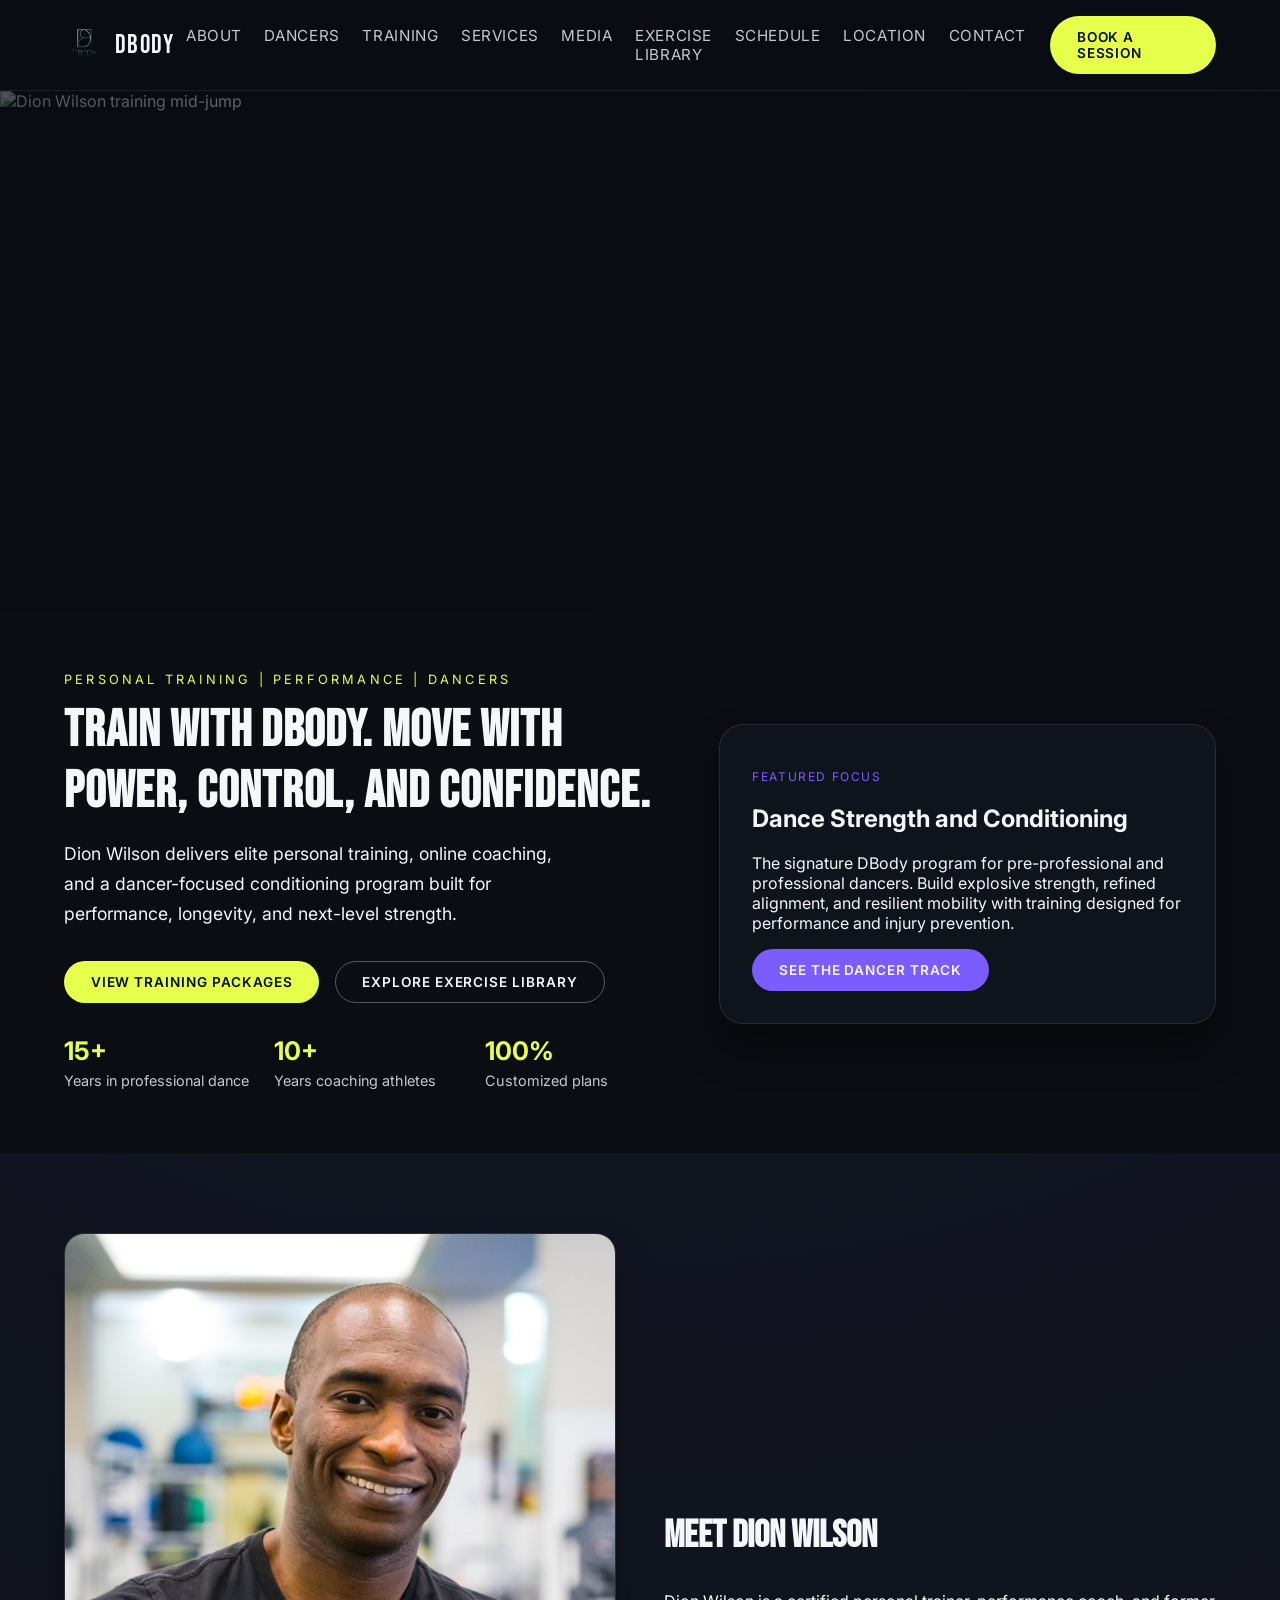
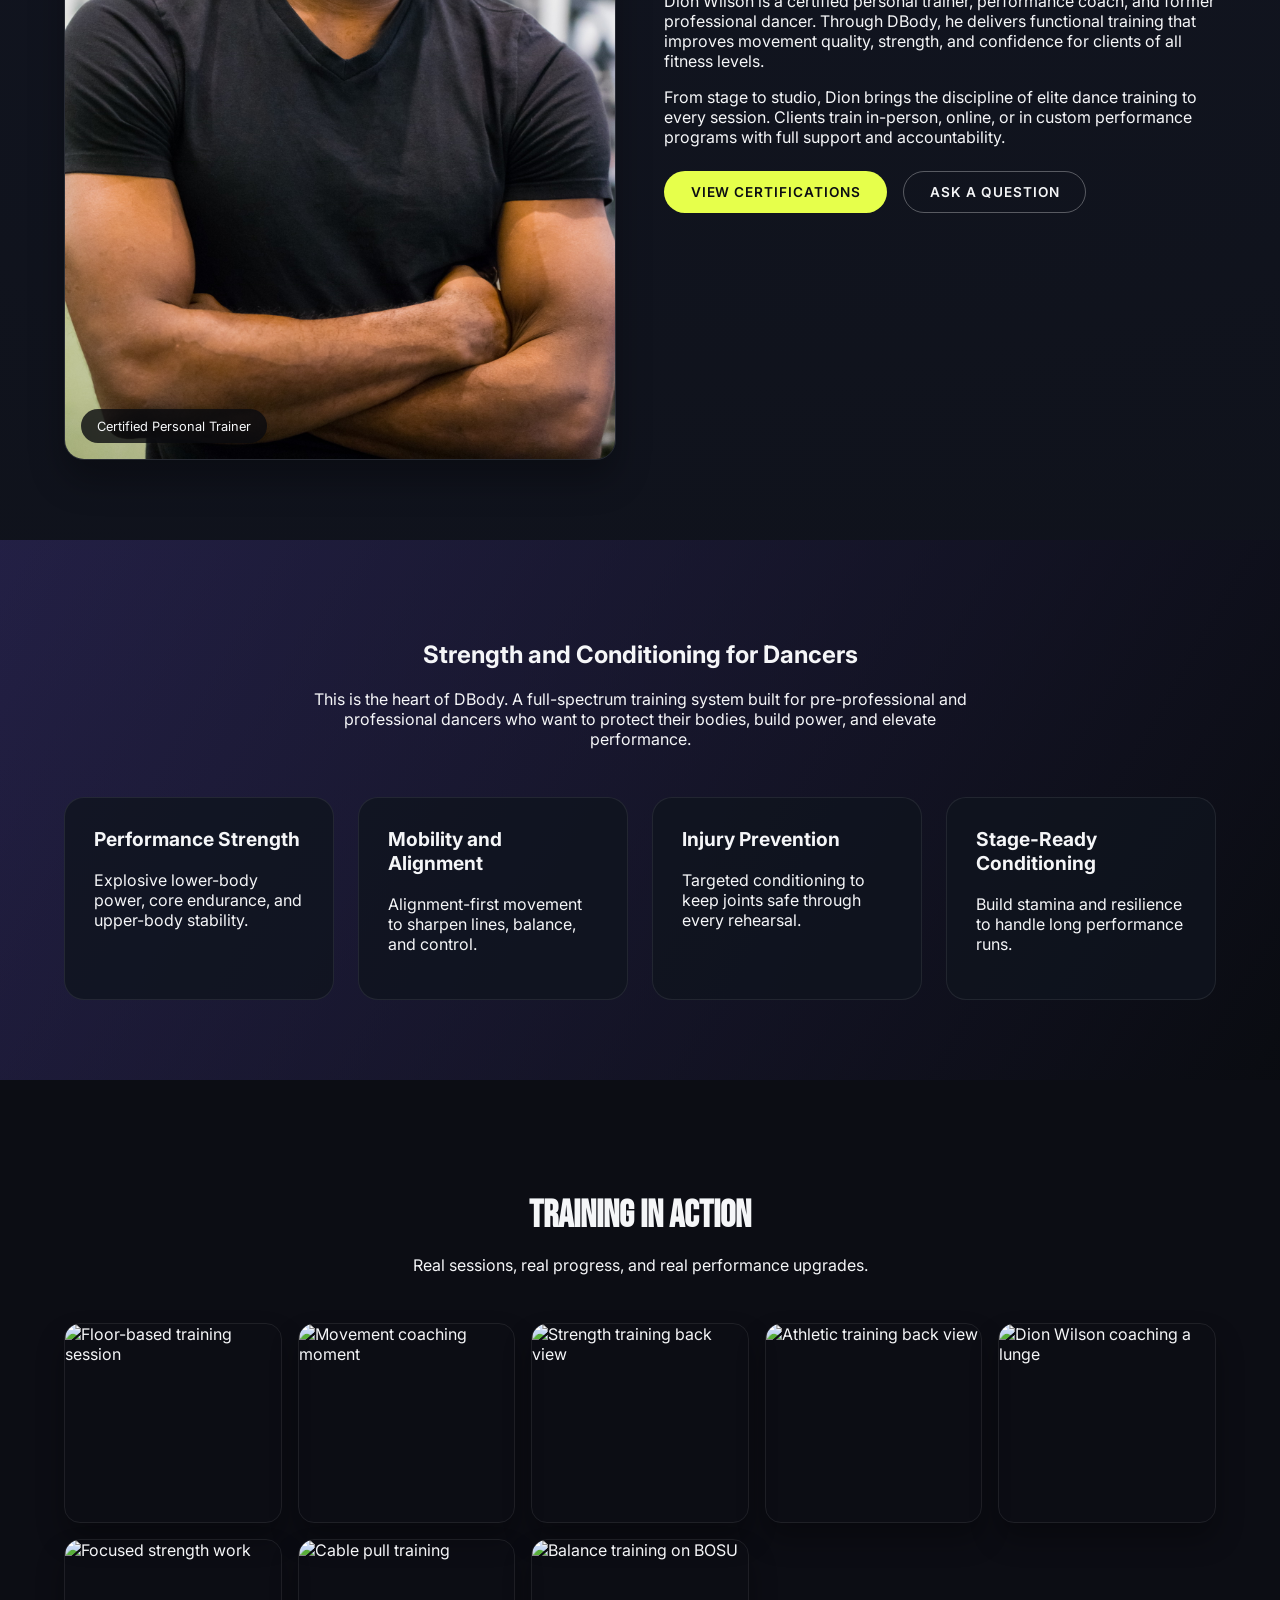
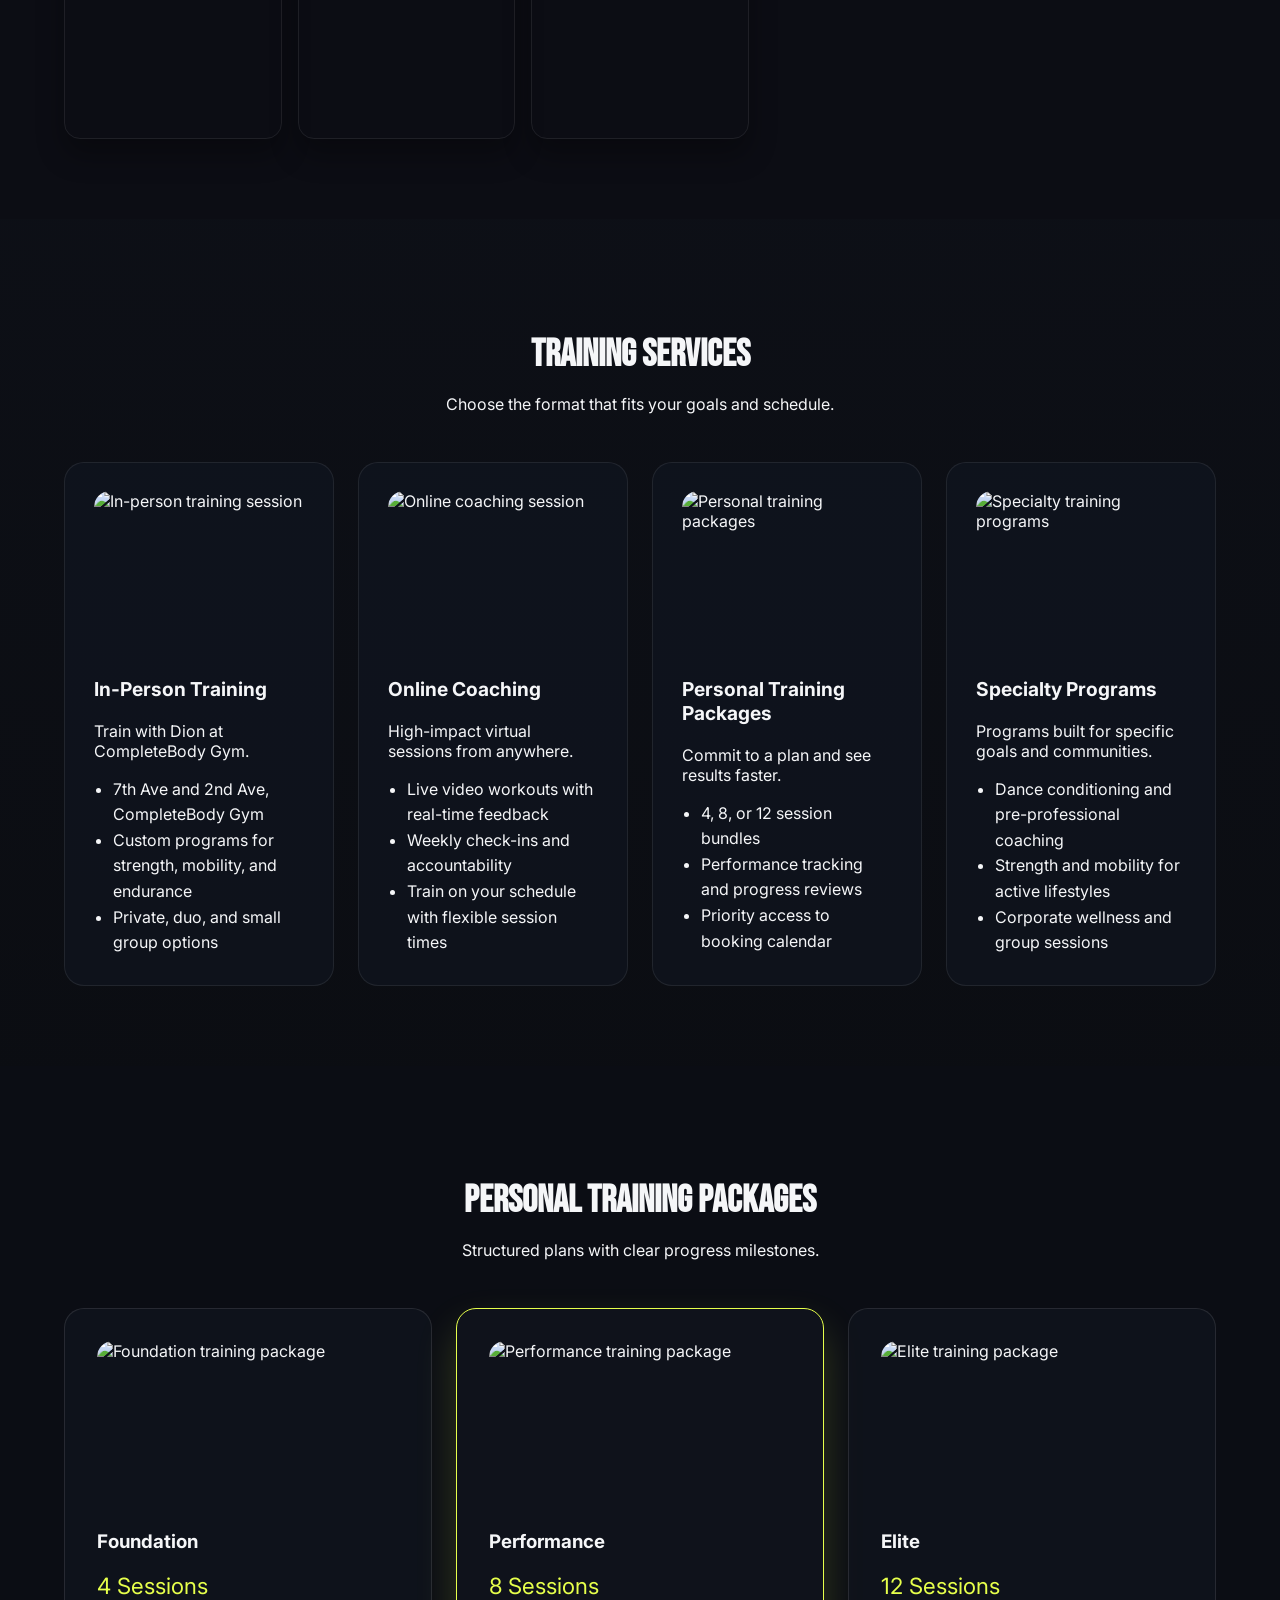
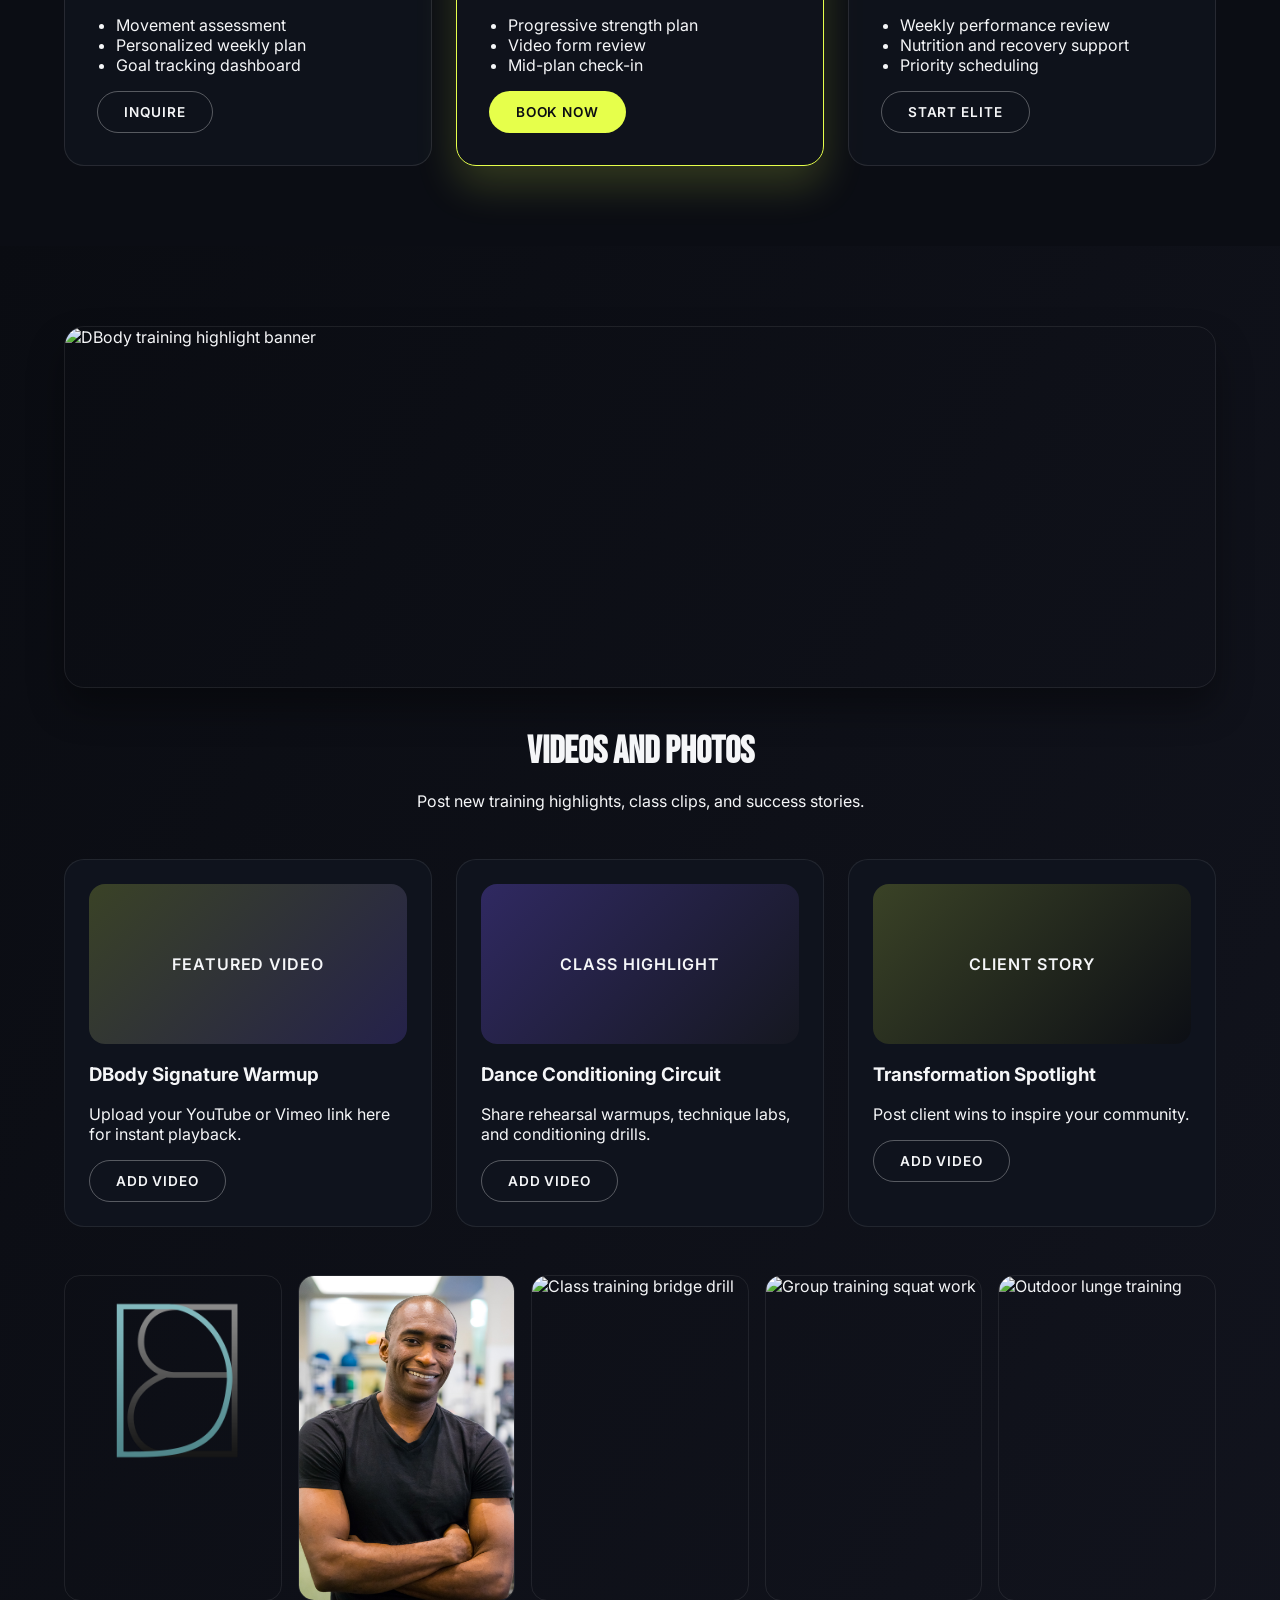
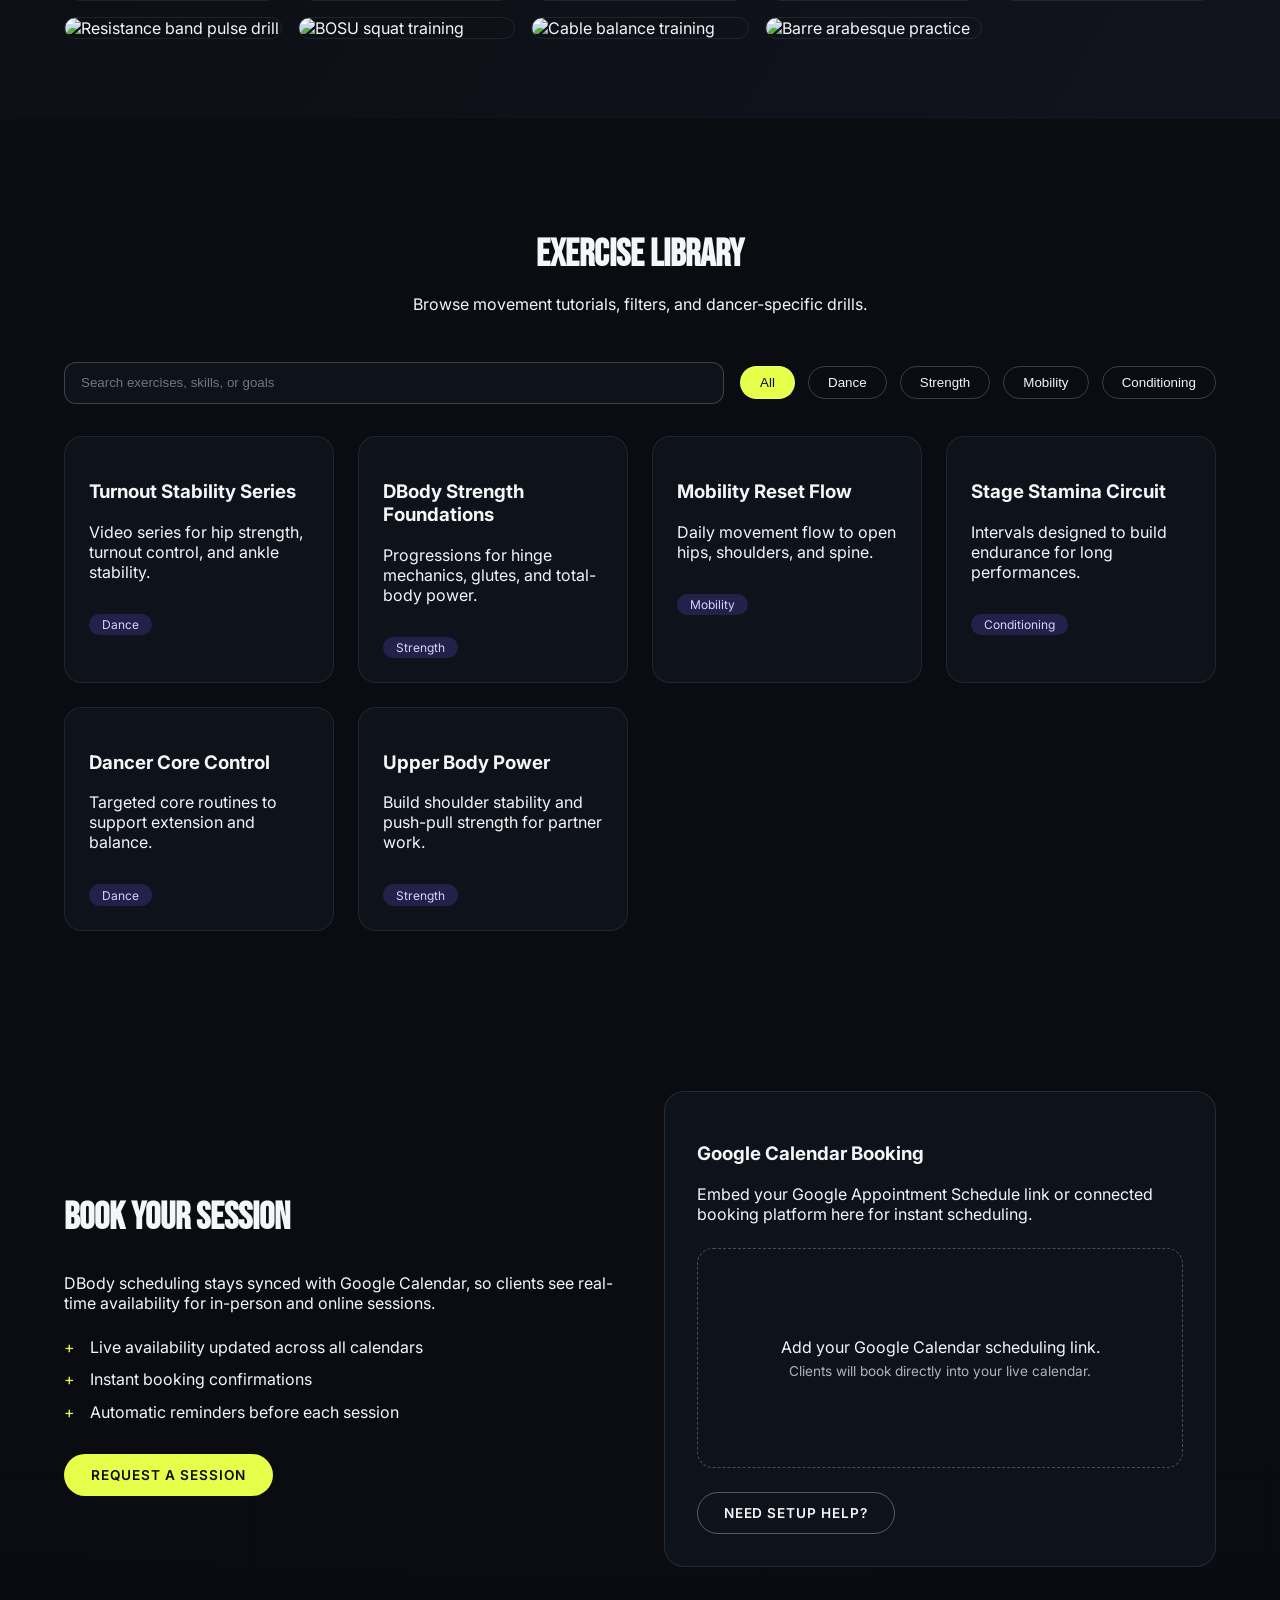
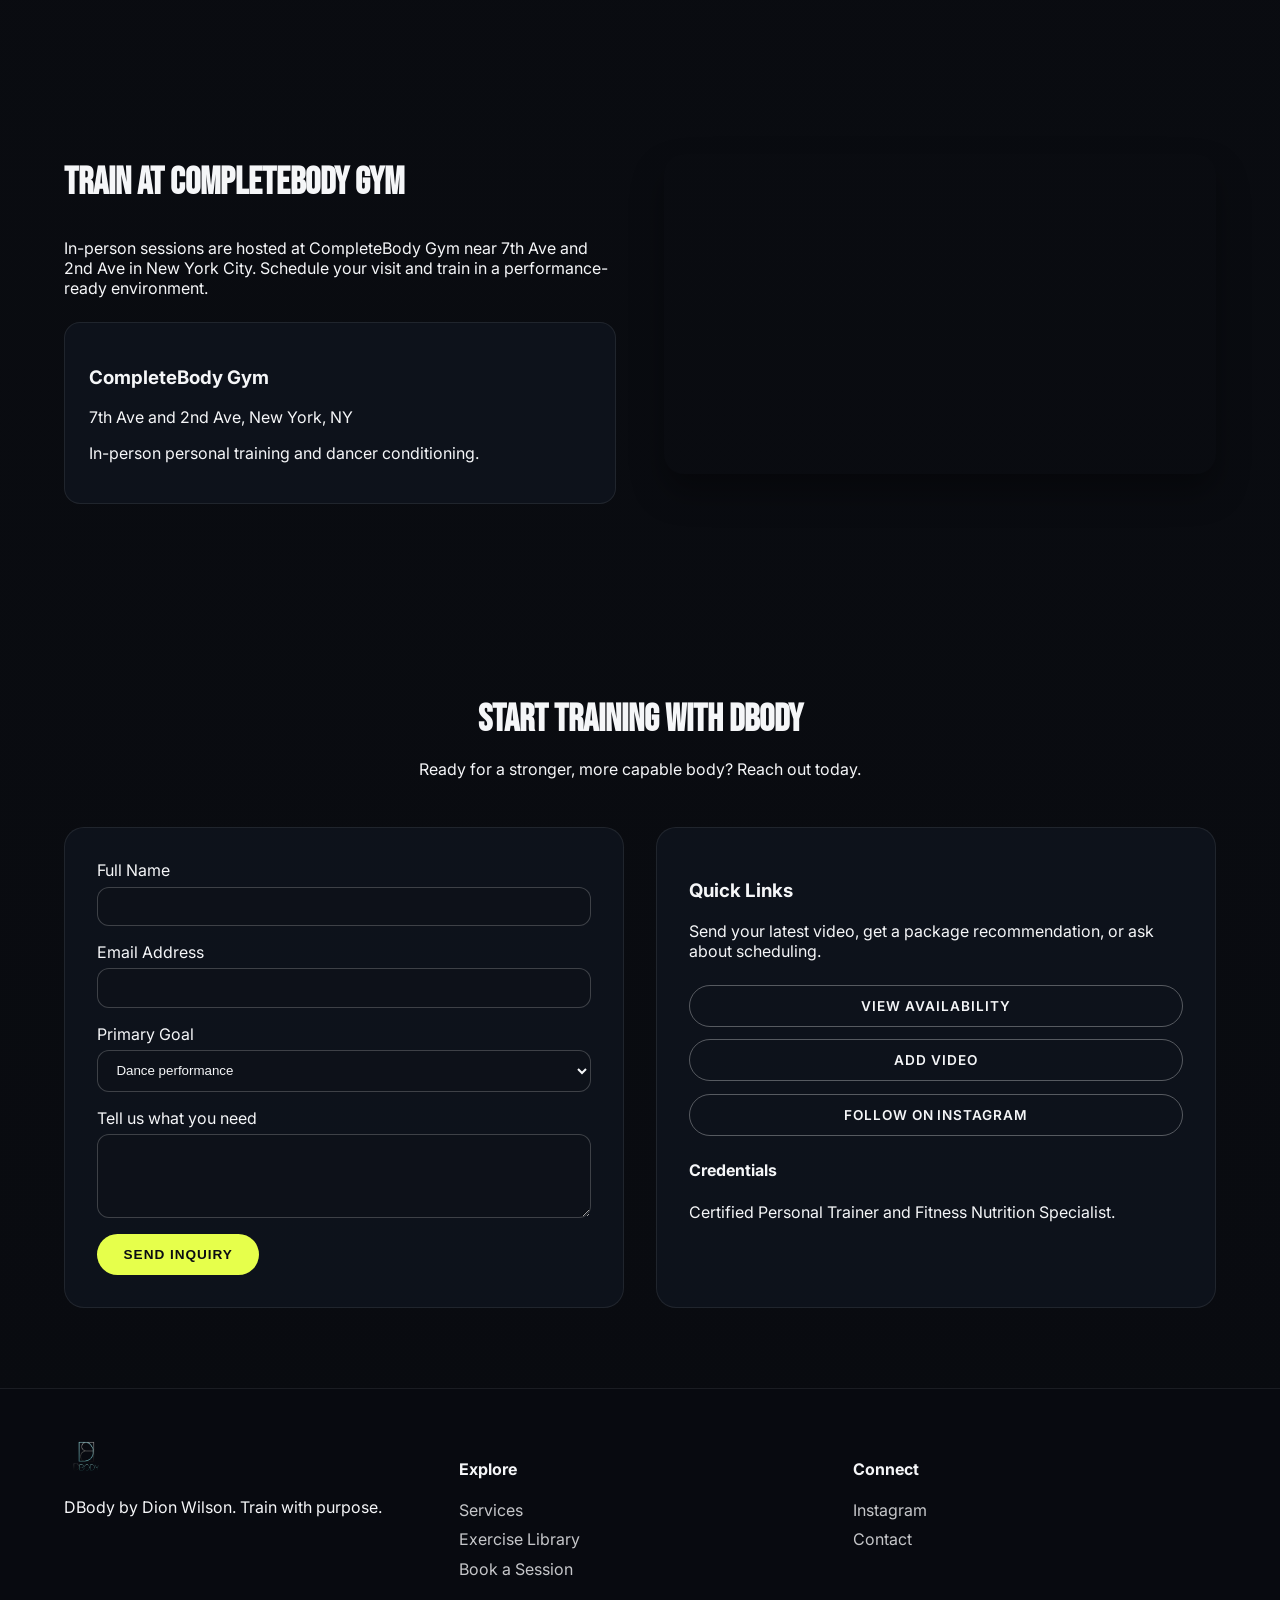
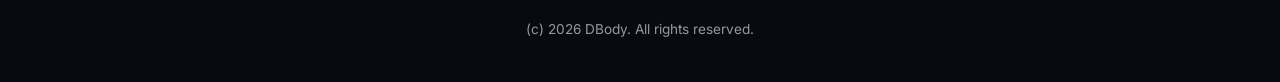
==== commit b7986bf1: "Move images into assets folder Co-authored-by: bitcoinfta <bitcoinfta@gmail.com>" ====
--- a/index.html
+++ b/index.html
@@ -8,7 +8,7 @@
       name="description"
       content="DBody is the personal training brand of Dion Wilson. Book in-person and online sessions, explore the exercise library, and train with a performance-driven program for dancers."
     />
-    <link rel="icon" href="DBody-logo.png" />
+    <link rel="icon" href="assets/images/DBody-logo.png" />
     <link rel="stylesheet" href="styles.css" />
     <link
       rel="stylesheet"
@@ -19,7 +19,7 @@
     <header class="site-header">
       <div class="container header-content">
         <a class="logo" href="#home">
-          <img src="DBody-logo.png" alt="DBody logo" />
+          <img src="assets/images/DBody-logo.png" alt="DBody logo" />
           <span>DBody</span>
         </a>
         <nav class="site-nav" aria-label="Primary">
@@ -47,7 +47,10 @@
     <main>
       <section class="hero" id="home">
         <div class="hero-banner">
-          <img src="dion-jump.jpg" alt="Dion Wilson training mid-jump" />
+          <img
+            src="assets/images/dion-jump.jpg"
+            alt="Dion Wilson training mid-jump"
+          />
         </div>
         <div class="container hero-grid">
           <div class="hero-content">
@@ -93,7 +96,7 @@
       <section class="section about" id="about">
         <div class="container split">
           <div class="image-card">
-            <img src="fit%20headshot.JPG" alt="Dion Wilson headshot" />
+            <img src="assets/images/fit%20headshot.JPG" alt="Dion Wilson headshot" />
             <div class="badge">Certified Personal Trainer</div>
           </div>
           <div class="content">
@@ -158,28 +161,60 @@
           </div>
           <div class="gallery-grid">
             <figure>
-              <img src="abby-dion-floor.jpg" alt="Floor-based training session" loading="lazy" />
-            </figure>
-            <figure>
-              <img src="abby-magic.jpg" alt="Movement coaching moment" loading="lazy" />
-            </figure>
-            <figure>
-              <img src="backshot1.jpg" alt="Strength training back view" loading="lazy" />
-            </figure>
-            <figure>
-              <img src="backshot2.jpg" alt="Athletic training back view" loading="lazy" />
-            </figure>
-            <figure>
-              <img src="dion-lunge.jpg" alt="Dion Wilson coaching a lunge" loading="lazy" />
-            </figure>
-            <figure>
-              <img src="body-closeup.jpg" alt="Focused strength work" loading="lazy" />
-            </figure>
-            <figure>
-              <img src="cable-pull.jpg" alt="Cable pull training" loading="lazy" />
-            </figure>
-            <figure>
-              <img src="bosu-passe.jpg" alt="Balance training on BOSU" loading="lazy" />
+              <img
+                src="assets/images/abby-dion-floor.jpg"
+                alt="Floor-based training session"
+                loading="lazy"
+              />
+            </figure>
+            <figure>
+              <img
+                src="assets/images/abby-magic.jpg"
+                alt="Movement coaching moment"
+                loading="lazy"
+              />
+            </figure>
+            <figure>
+              <img
+                src="assets/images/backshot1.jpg"
+                alt="Strength training back view"
+                loading="lazy"
+              />
+            </figure>
+            <figure>
+              <img
+                src="assets/images/backshot2.jpg"
+                alt="Athletic training back view"
+                loading="lazy"
+              />
+            </figure>
+            <figure>
+              <img
+                src="assets/images/dion-lunge.jpg"
+                alt="Dion Wilson coaching a lunge"
+                loading="lazy"
+              />
+            </figure>
+            <figure>
+              <img
+                src="assets/images/body-closeup.jpg"
+                alt="Focused strength work"
+                loading="lazy"
+              />
+            </figure>
+            <figure>
+              <img
+                src="assets/images/cable-pull.jpg"
+                alt="Cable pull training"
+                loading="lazy"
+              />
+            </figure>
+            <figure>
+              <img
+                src="assets/images/bosu-passe.jpg"
+                alt="Balance training on BOSU"
+                loading="lazy"
+              />
             </figure>
           </div>
         </div>
@@ -194,7 +229,11 @@
           <div class="grid cards">
             <div class="card">
               <div class="card-media">
-                <img src="class-squat.jpg" alt="In-person training session" loading="lazy" />
+                <img
+                  src="assets/images/class-squat.jpg"
+                  alt="In-person training session"
+                  loading="lazy"
+                />
               </div>
               <h3>In-Person Training</h3>
               <p>Train with Dion at CompleteBody Gym.</p>
@@ -206,7 +245,11 @@
             </div>
             <div class="card">
               <div class="card-media">
-                <img src="abby-dion-stretch.jpg" alt="Online coaching session" loading="lazy" />
+                <img
+                  src="assets/images/abby-dion-stretch.jpg"
+                  alt="Online coaching session"
+                  loading="lazy"
+                />
               </div>
               <h3>Online Coaching</h3>
               <p>High-impact virtual sessions from anywhere.</p>
@@ -218,7 +261,11 @@
             </div>
             <div class="card">
               <div class="card-media">
-                <img src="bosu-front-lunge.jpg" alt="Personal training packages" loading="lazy" />
+                <img
+                  src="assets/images/bosu-front-lunge.jpg"
+                  alt="Personal training packages"
+                  loading="lazy"
+                />
               </div>
               <h3>Personal Training Packages</h3>
               <p>Commit to a plan and see results faster.</p>
@@ -230,7 +277,11 @@
             </div>
             <div class="card">
               <div class="card-media">
-                <img src="barre-reach.jpg" alt="Specialty training programs" loading="lazy" />
+                <img
+                  src="assets/images/barre-reach.jpg"
+                  alt="Specialty training programs"
+                  loading="lazy"
+                />
               </div>
               <h3>Specialty Programs</h3>
               <p>Programs built for specific goals and communities.</p>
@@ -253,7 +304,11 @@
           <div class="grid pricing">
             <article class="price-card">
               <div class="price-media">
-                <img src="ball-plank.jpg" alt="Foundation training package" loading="lazy" />
+                <img
+                  src="assets/images/ball-plank.jpg"
+                  alt="Foundation training package"
+                  loading="lazy"
+                />
               </div>
               <h3>Foundation</h3>
               <p class="price">4 Sessions</p>
@@ -266,7 +321,11 @@
             </article>
             <article class="price-card featured">
               <div class="price-media">
-                <img src="back-arch.jpg" alt="Performance training package" loading="lazy" />
+                <img
+                  src="assets/images/back-arch.jpg"
+                  alt="Performance training package"
+                  loading="lazy"
+                />
               </div>
               <h3>Performance</h3>
               <p class="price">8 Sessions</p>
@@ -279,7 +338,11 @@
             </article>
             <article class="price-card">
               <div class="price-media">
-                <img src="bosu-deep-lunge.jpg" alt="Elite training package" loading="lazy" />
+                <img
+                  src="assets/images/bosu-deep-lunge.jpg"
+                  alt="Elite training package"
+                  loading="lazy"
+                />
               </div>
               <h3>Elite</h3>
               <p class="price">12 Sessions</p>
@@ -297,7 +360,11 @@
       <section class="section media" id="media">
         <div class="container">
           <div class="section-banner">
-            <img src="abby-dion-lunge.jpg" alt="DBody training highlight banner" loading="lazy" />
+            <img
+              src="assets/images/abby-dion-lunge.jpg"
+              alt="DBody training highlight banner"
+              loading="lazy"
+            />
           </div>
           <div class="section-heading">
             <h2>Videos and Photos</h2>
@@ -332,31 +399,67 @@
 
           <div class="photo-gallery">
             <figure>
-              <img src="DB.png" alt="DBody training session" loading="lazy" />
-            </figure>
-            <figure>
-              <img src="fit%20headshot.JPG" alt="Dion Wilson in the studio" loading="lazy" />
-            </figure>
-            <figure>
-              <img src="class-bridge.jpg" alt="Class training bridge drill" loading="lazy" />
-            </figure>
-            <figure>
-              <img src="class-squat.jpg" alt="Group training squat work" loading="lazy" />
-            </figure>
-            <figure>
-              <img src="city-lunge.jpg" alt="Outdoor lunge training" loading="lazy" />
-            </figure>
-            <figure>
-              <img src="band-pulse.jpg" alt="Resistance band pulse drill" loading="lazy" />
-            </figure>
-            <figure>
-              <img src="bosu-squat-zg.jpg" alt="BOSU squat training" loading="lazy" />
-            </figure>
-            <figure>
-              <img src="cable-balance.jpg" alt="Cable balance training" loading="lazy" />
-            </figure>
-            <figure>
-              <img src="bar-arebes.jpg" alt="Barre arabesque practice" loading="lazy" />
+              <img
+                src="assets/images/DB.png"
+                alt="DBody training session"
+                loading="lazy"
+              />
+            </figure>
+            <figure>
+              <img
+                src="assets/images/fit%20headshot.JPG"
+                alt="Dion Wilson in the studio"
+                loading="lazy"
+              />
+            </figure>
+            <figure>
+              <img
+                src="assets/images/class-bridge.jpg"
+                alt="Class training bridge drill"
+                loading="lazy"
+              />
+            </figure>
+            <figure>
+              <img
+                src="assets/images/class-squat.jpg"
+                alt="Group training squat work"
+                loading="lazy"
+              />
+            </figure>
+            <figure>
+              <img
+                src="assets/images/city-lunge.jpg"
+                alt="Outdoor lunge training"
+                loading="lazy"
+              />
+            </figure>
+            <figure>
+              <img
+                src="assets/images/band-pulse.jpg"
+                alt="Resistance band pulse drill"
+                loading="lazy"
+              />
+            </figure>
+            <figure>
+              <img
+                src="assets/images/bosu-squat-zg.jpg"
+                alt="BOSU squat training"
+                loading="lazy"
+              />
+            </figure>
+            <figure>
+              <img
+                src="assets/images/cable-balance.jpg"
+                alt="Cable balance training"
+                loading="lazy"
+              />
+            </figure>
+            <figure>
+              <img
+                src="assets/images/bar-arebes.jpg"
+                alt="Barre arabesque practice"
+                loading="lazy"
+              />
             </figure>
           </div>
         </div>
@@ -542,7 +645,7 @@
     <footer class="site-footer">
       <div class="container footer-content">
         <div>
-          <img src="DBody-logo.png" alt="DBody logo" />
+          <img src="assets/images/DBody-logo.png" alt="DBody logo" />
           <p>DBody by Dion Wilson. Train with purpose.</p>
         </div>
         <div>
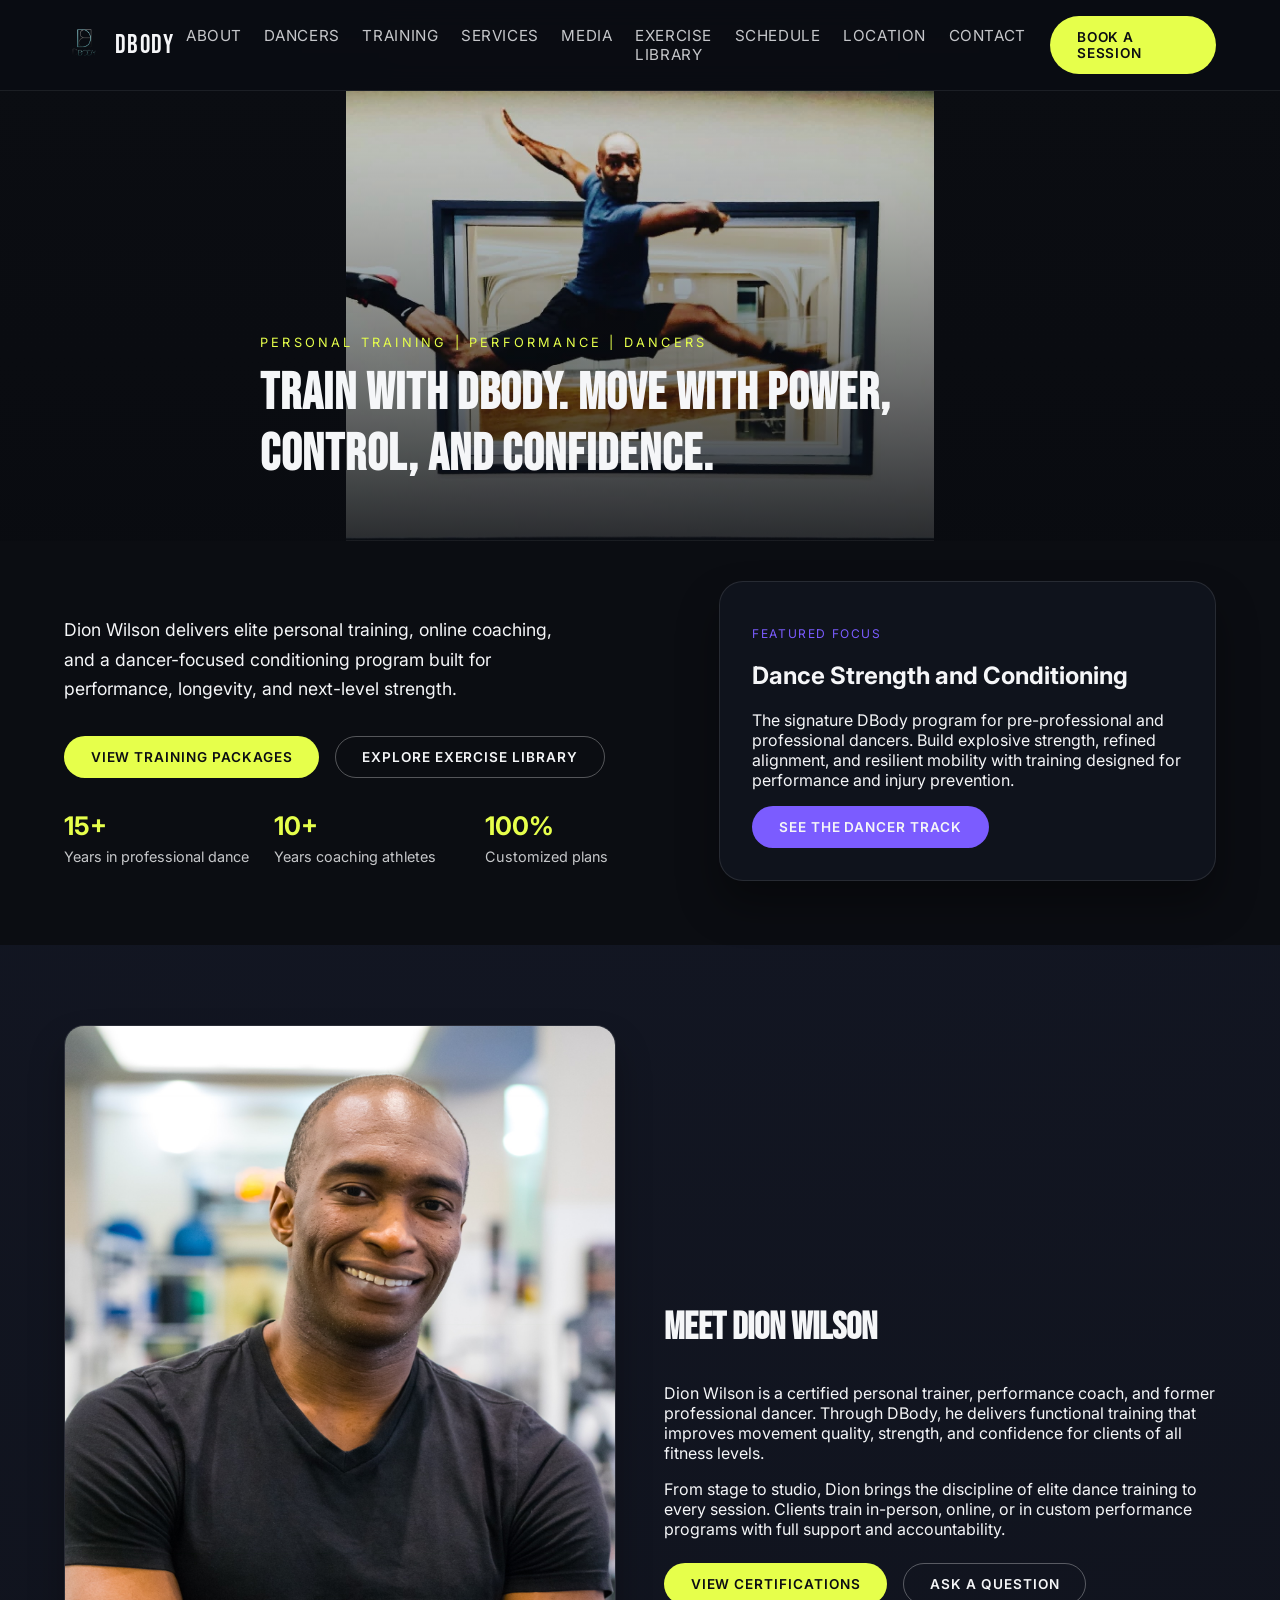
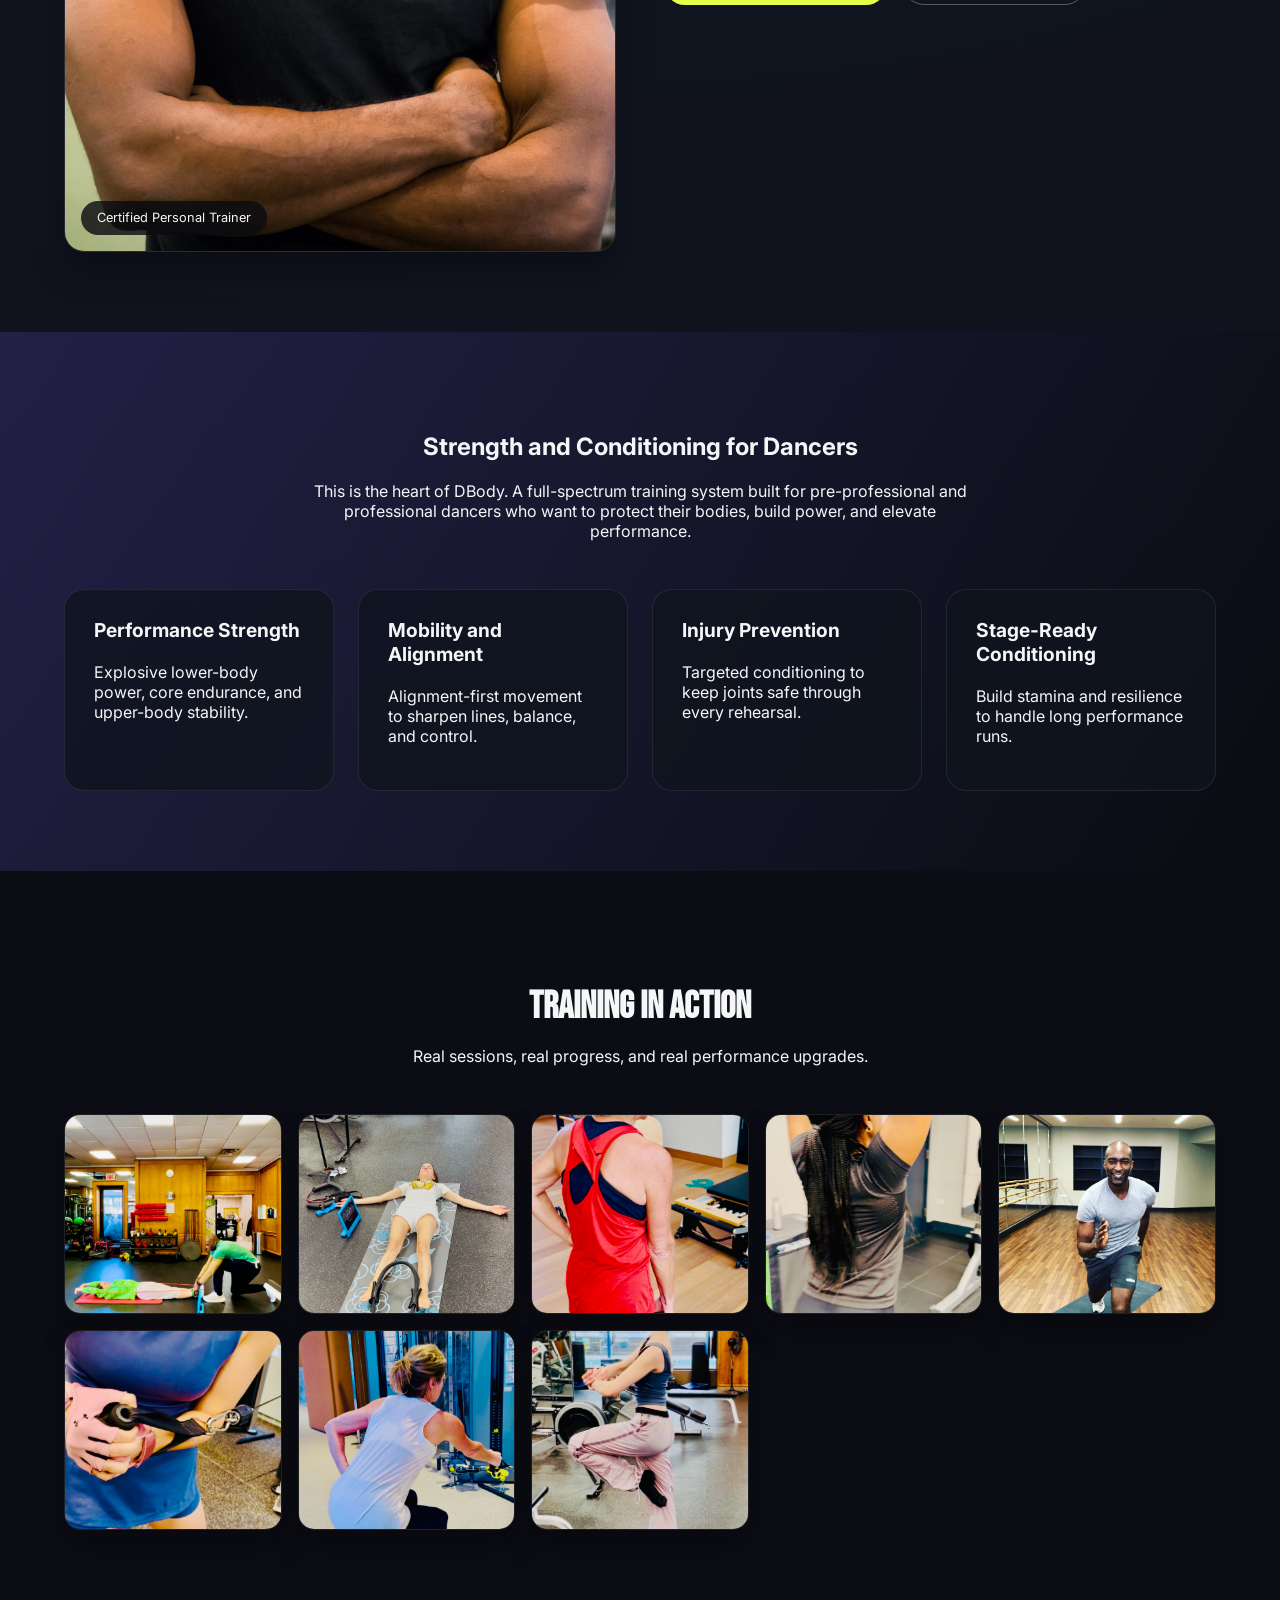
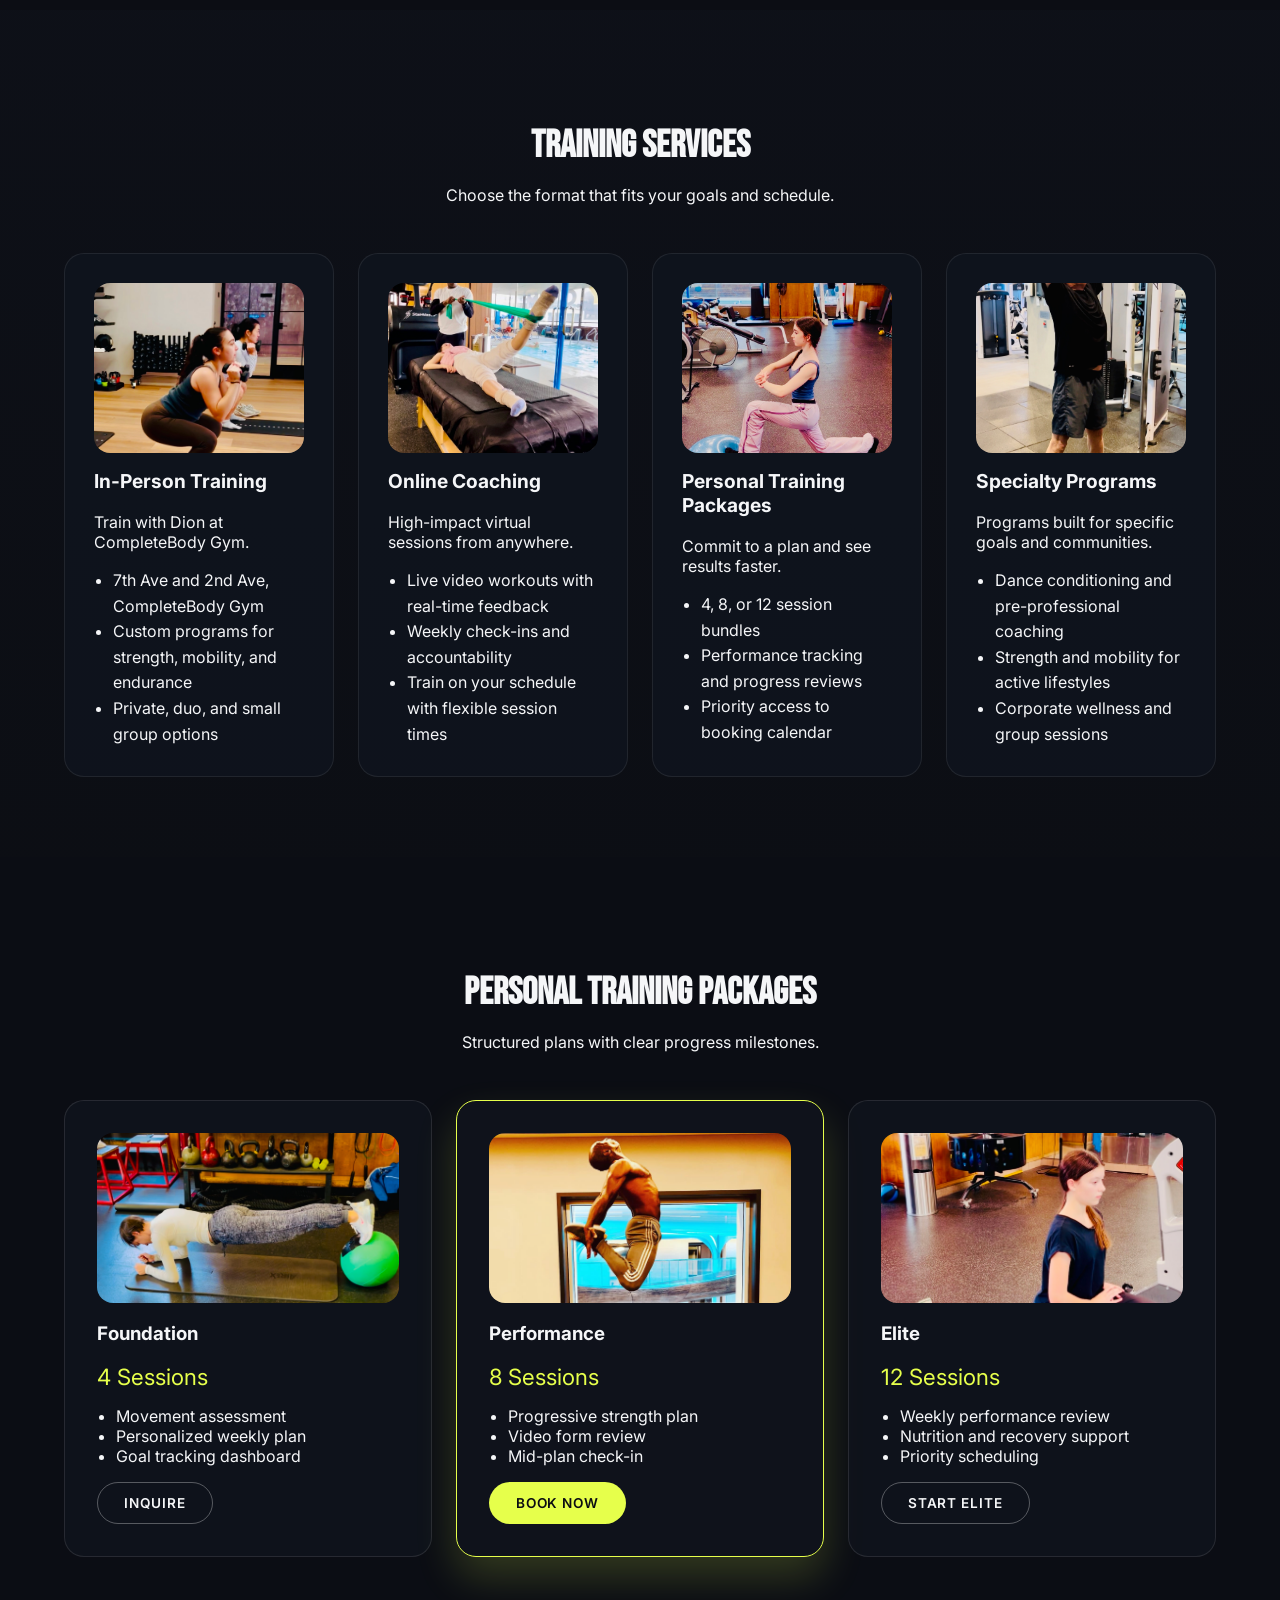
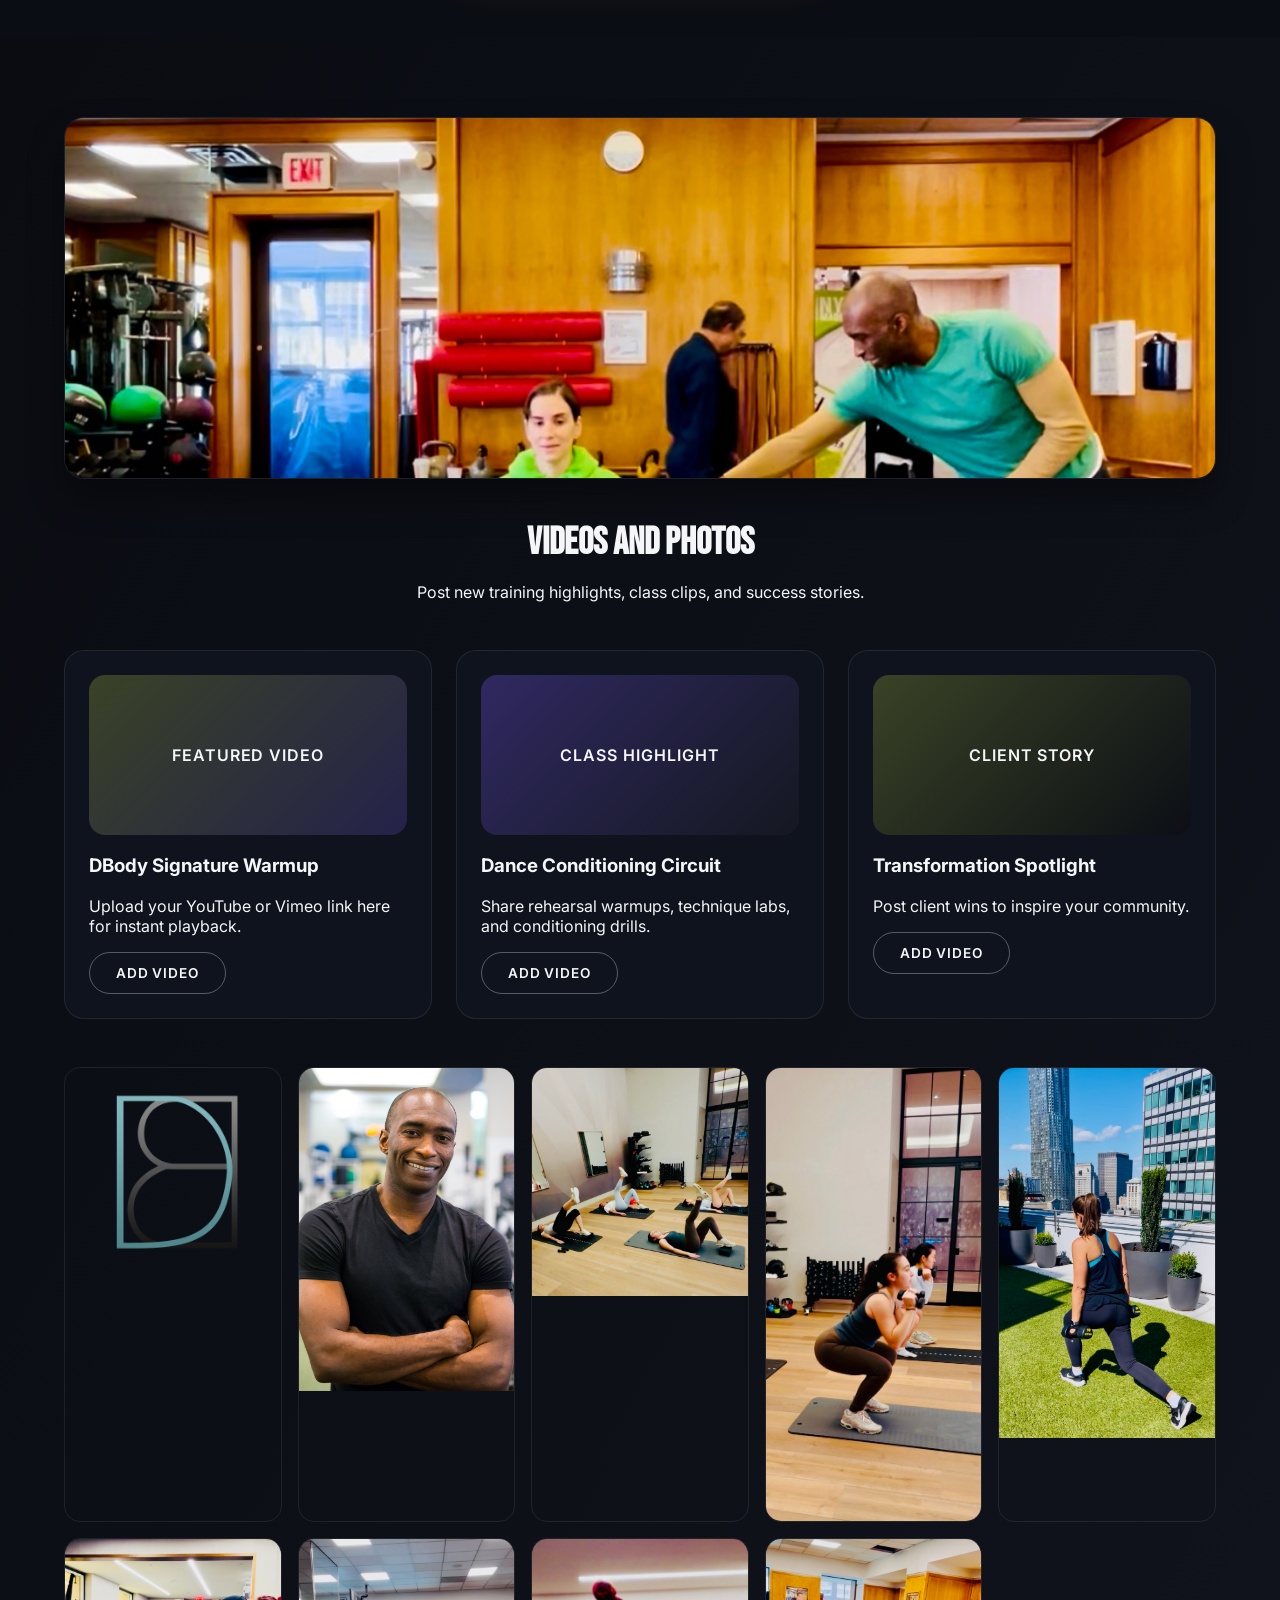
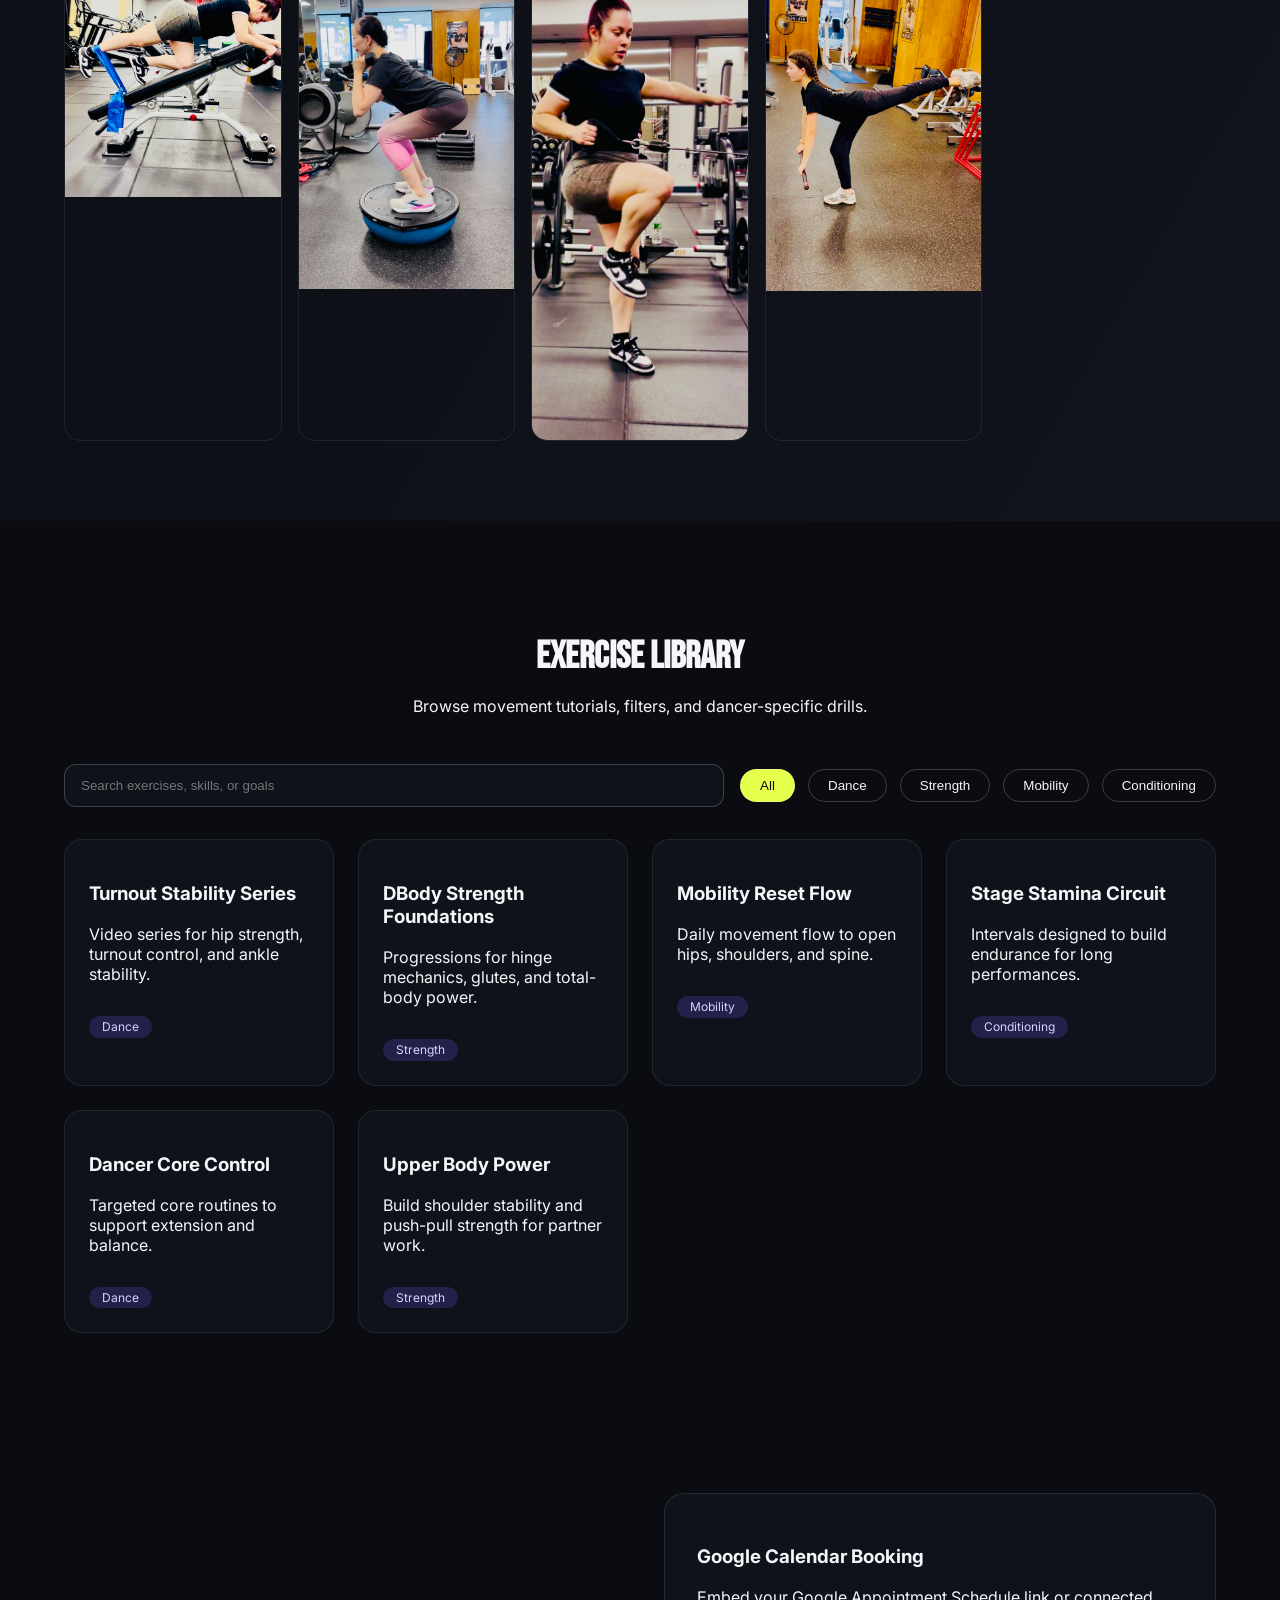
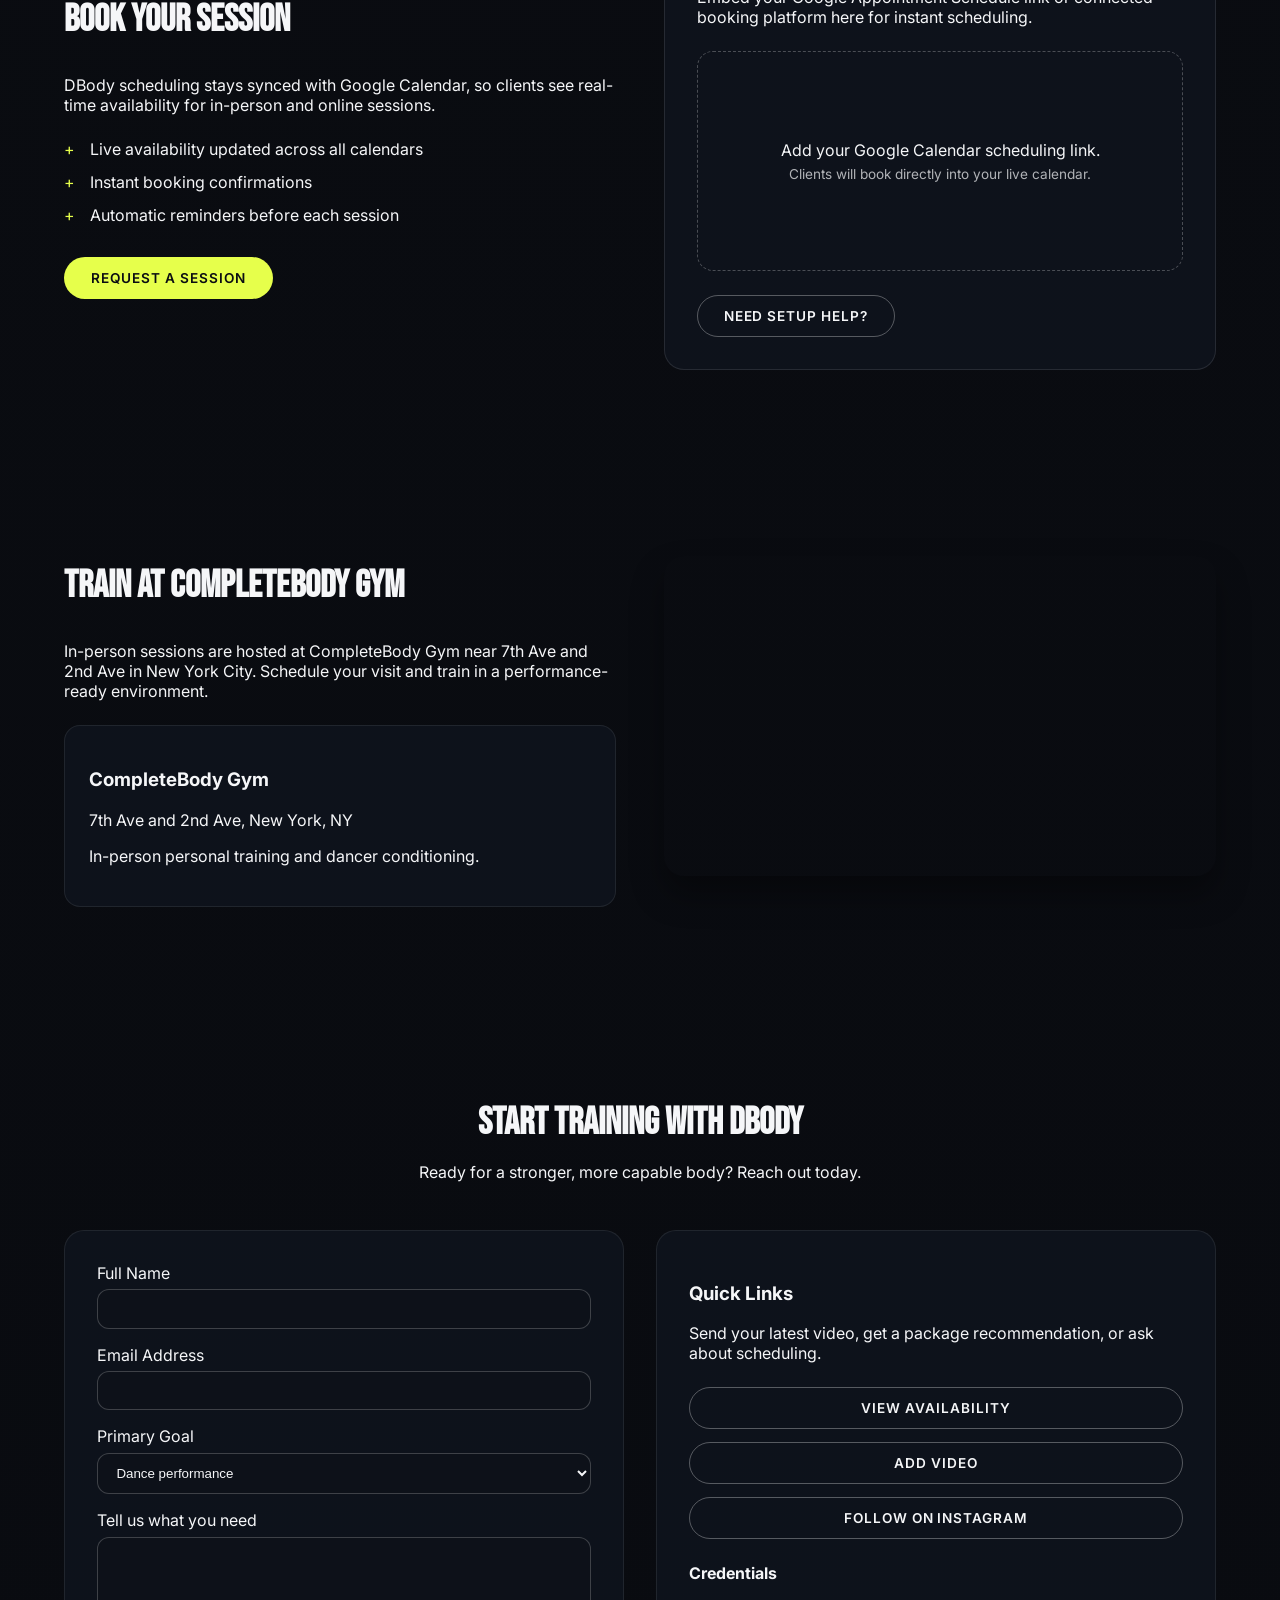
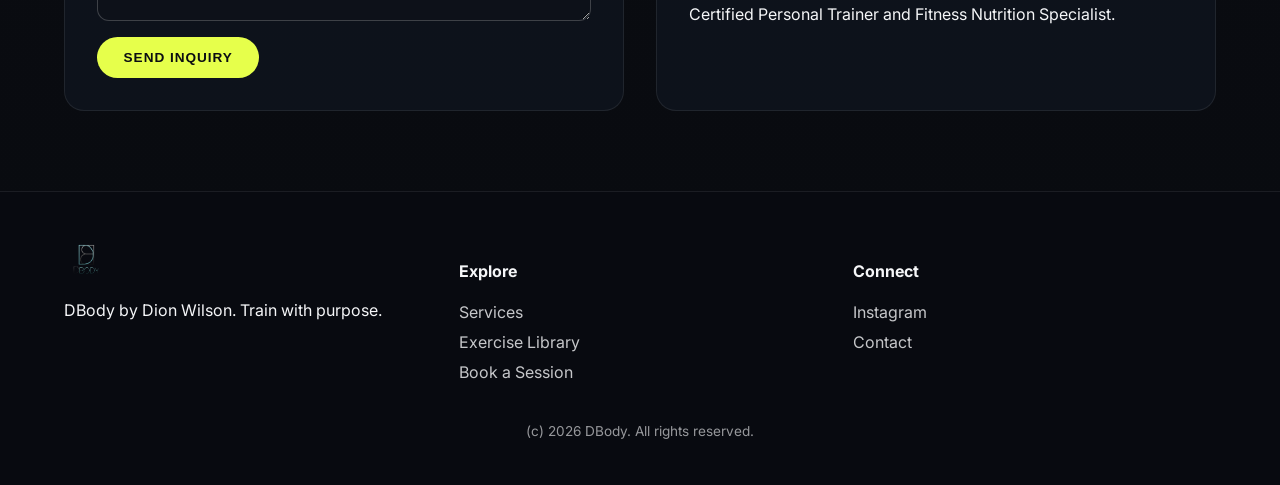
==== commit fcaa0cd8: "Overlay hero title on full image Co-authored-by: bitcoinfta <bitcoinfta@gmail.com>" ====
--- a/index.html
+++ b/index.html
@@ -51,11 +51,15 @@
             src="assets/images/dion-jump.jpg"
             alt="Dion Wilson training mid-jump"
           />
+          <div class="hero-overlay">
+            <div class="container hero-title">
+              <p class="eyebrow">Personal Training | Performance | Dancers</p>
+              <h1>Train with DBody. Move with power, control, and confidence.</h1>
+            </div>
+          </div>
         </div>
         <div class="container hero-grid">
           <div class="hero-content">
-            <p class="eyebrow">Personal Training | Performance | Dancers</p>
-            <h1>Train with DBody. Move with power, control, and confidence.</h1>
             <p class="lead">
               Dion Wilson delivers elite personal training, online coaching, and a
               dancer-focused conditioning program built for performance, longevity,
--- a/styles.css
+++ b/styles.css
@@ -155,10 +155,10 @@
   grid-template-columns: 1.1fr 0.9fr;
   gap: 3rem;
   align-items: center;
-  padding-top: 3rem;
-}
-
-.hero-content h1 {
+  margin-top: 2.5rem;
+}
+
+.hero-title h1 {
   font-family: "Bebas Neue", sans-serif;
   font-size: clamp(2.8rem, 4vw, 4.6rem);
   margin: 0 0 1rem;
@@ -221,22 +221,36 @@
 .hero-banner {
   position: relative;
   width: 100%;
-  height: clamp(240px, 42vw, 520px);
+  height: 50vh;
+  min-height: 320px;
+  max-height: 560px;
   overflow: hidden;
-}
-
-.hero-banner::after {
-  content: "";
-  position: absolute;
-  inset: 0;
-  background: linear-gradient(120deg, rgba(9, 11, 16, 0.7), rgba(9, 11, 16, 0.2));
+  background: #0b0d12;
 }
 
 .hero-banner img {
   width: 100%;
   height: 100%;
-  object-fit: cover;
-  object-position: center 30%;
+  object-fit: contain;
+  object-position: center;
+}
+
+.hero-overlay {
+  position: absolute;
+  inset: 0;
+  display: flex;
+  align-items: flex-end;
+  background: linear-gradient(
+    180deg,
+    rgba(9, 11, 16, 0.05) 0%,
+    rgba(9, 11, 16, 0.55) 65%,
+    rgba(9, 11, 16, 0.85) 100%
+  );
+}
+
+.hero-title {
+  padding-bottom: 2.5rem;
+  max-width: 760px;
 }
 
 .section {
@@ -707,7 +721,16 @@
   }
 
   .hero-grid {
-    padding-top: 2rem;
+    margin-top: 2rem;
+  }
+
+  .hero-banner {
+    height: 40vh;
+    min-height: 240px;
+  }
+
+  .hero-title {
+    padding-bottom: 1.6rem;
   }
 
   .hero-actions {
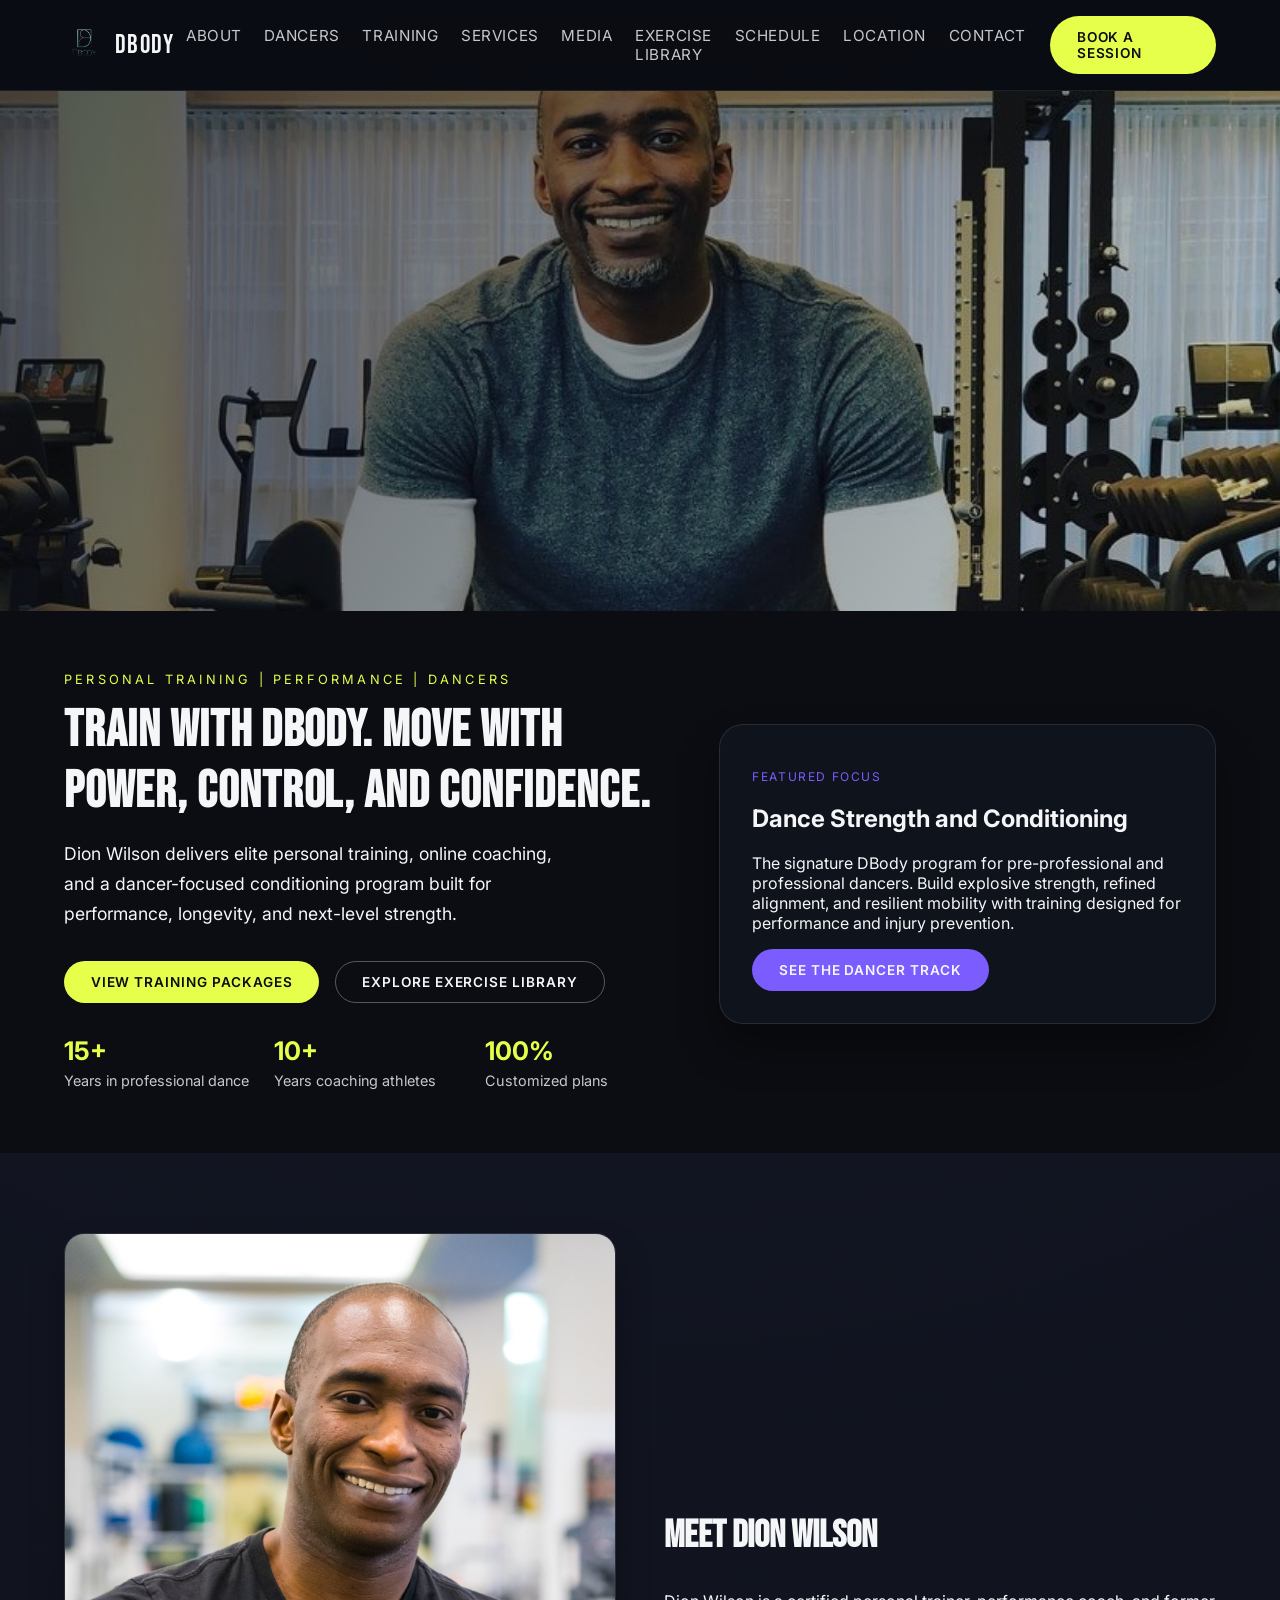
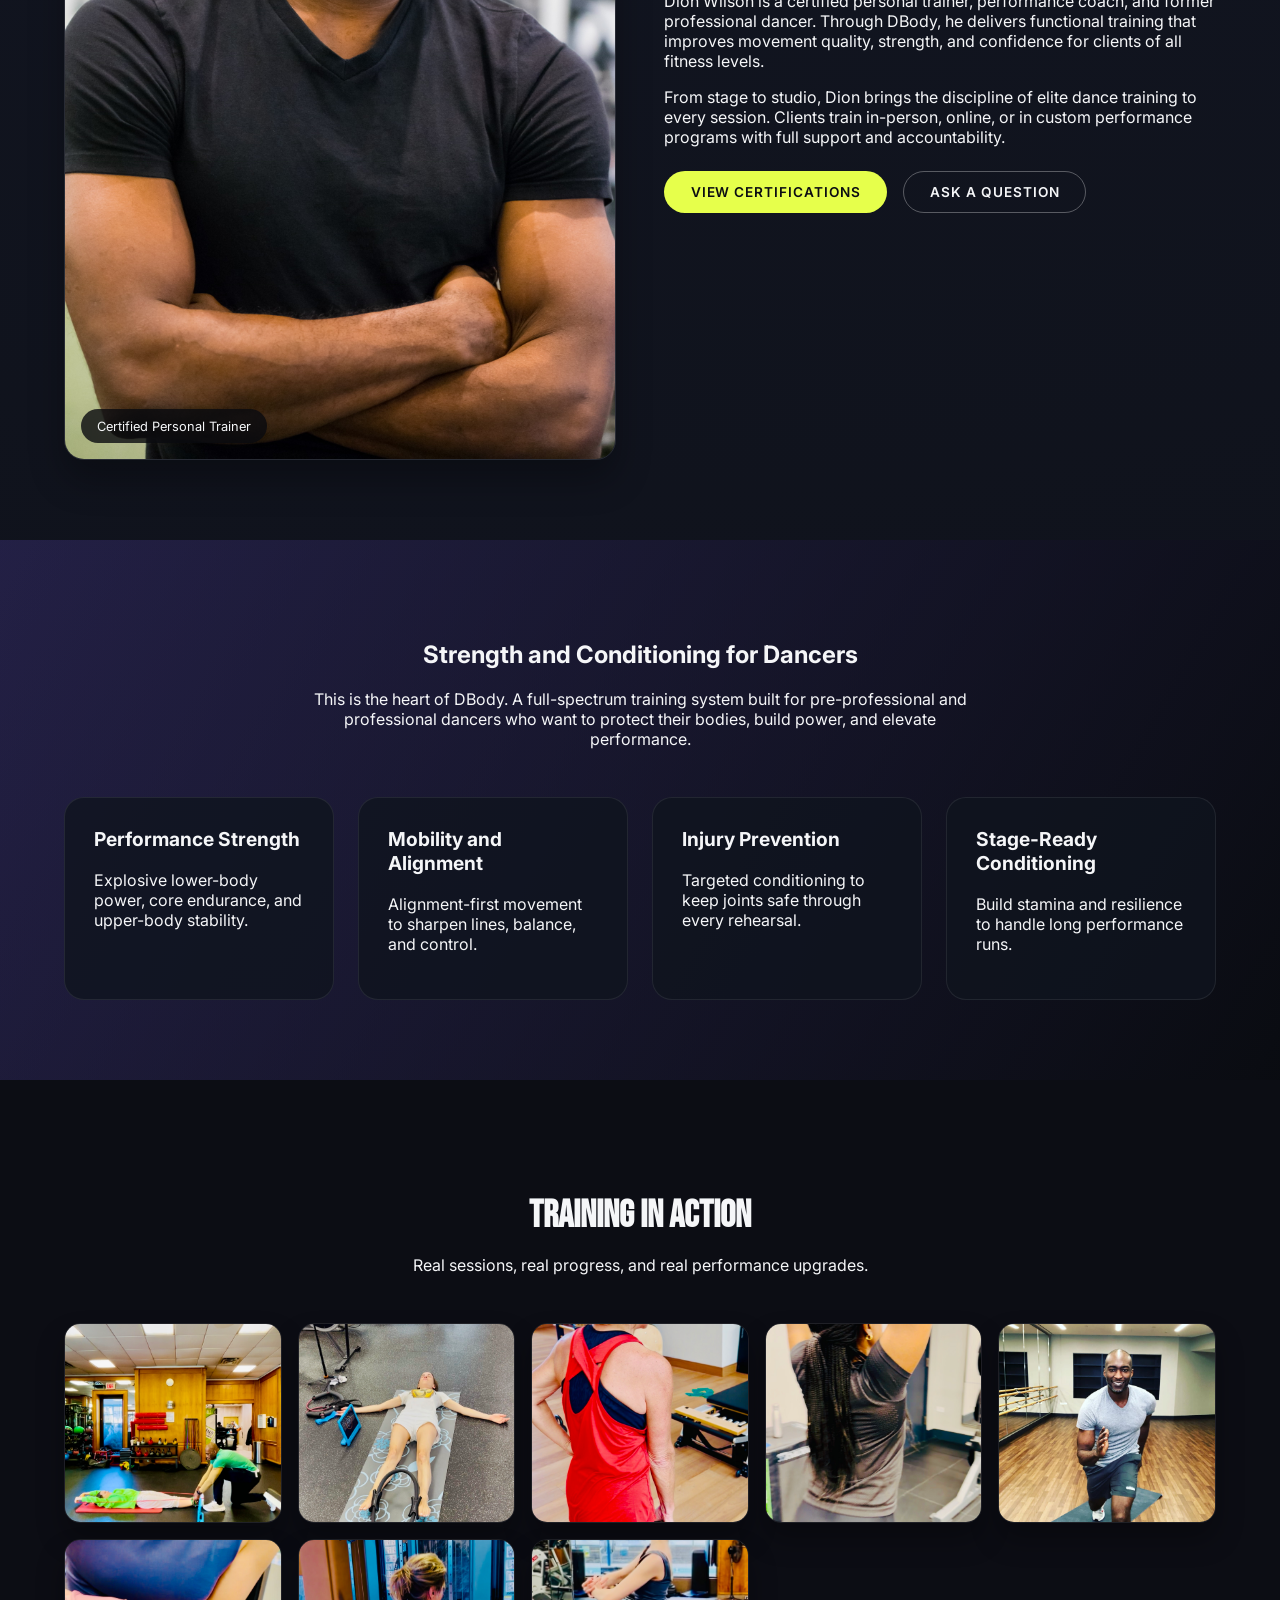
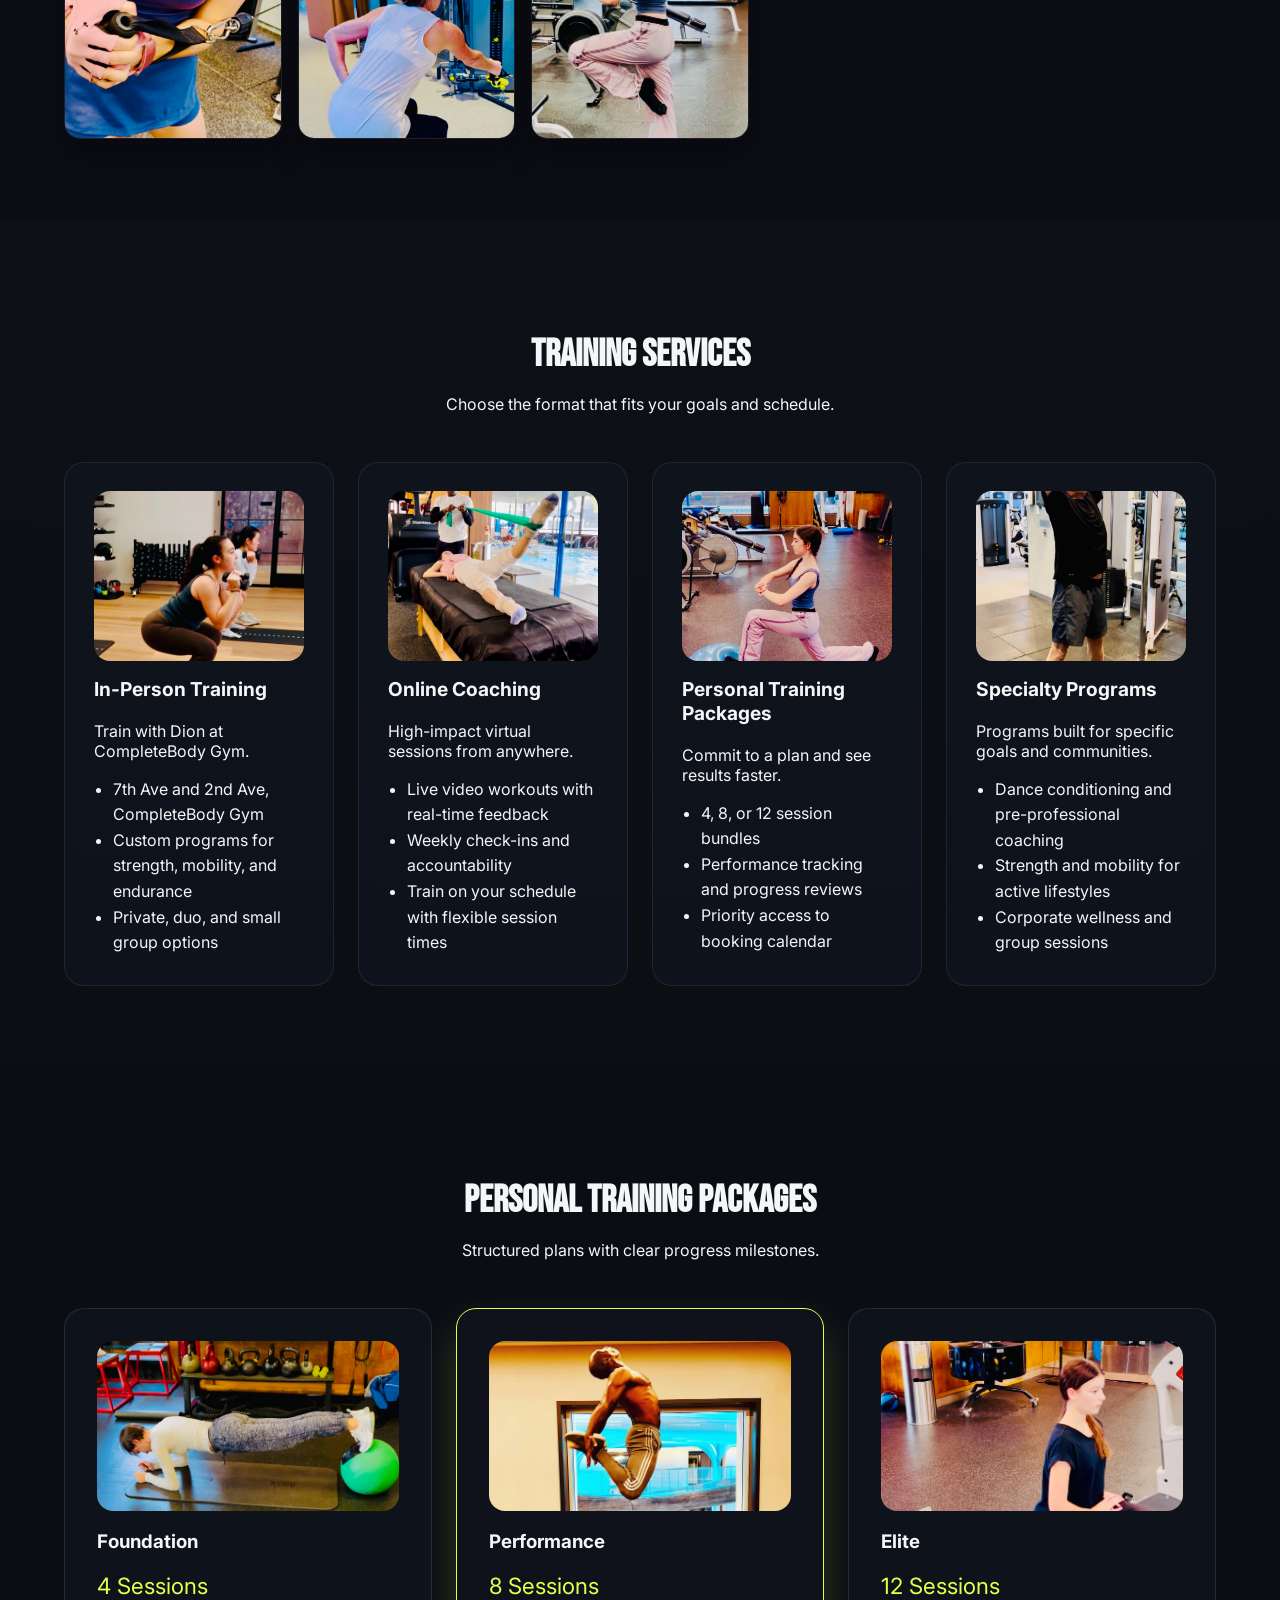
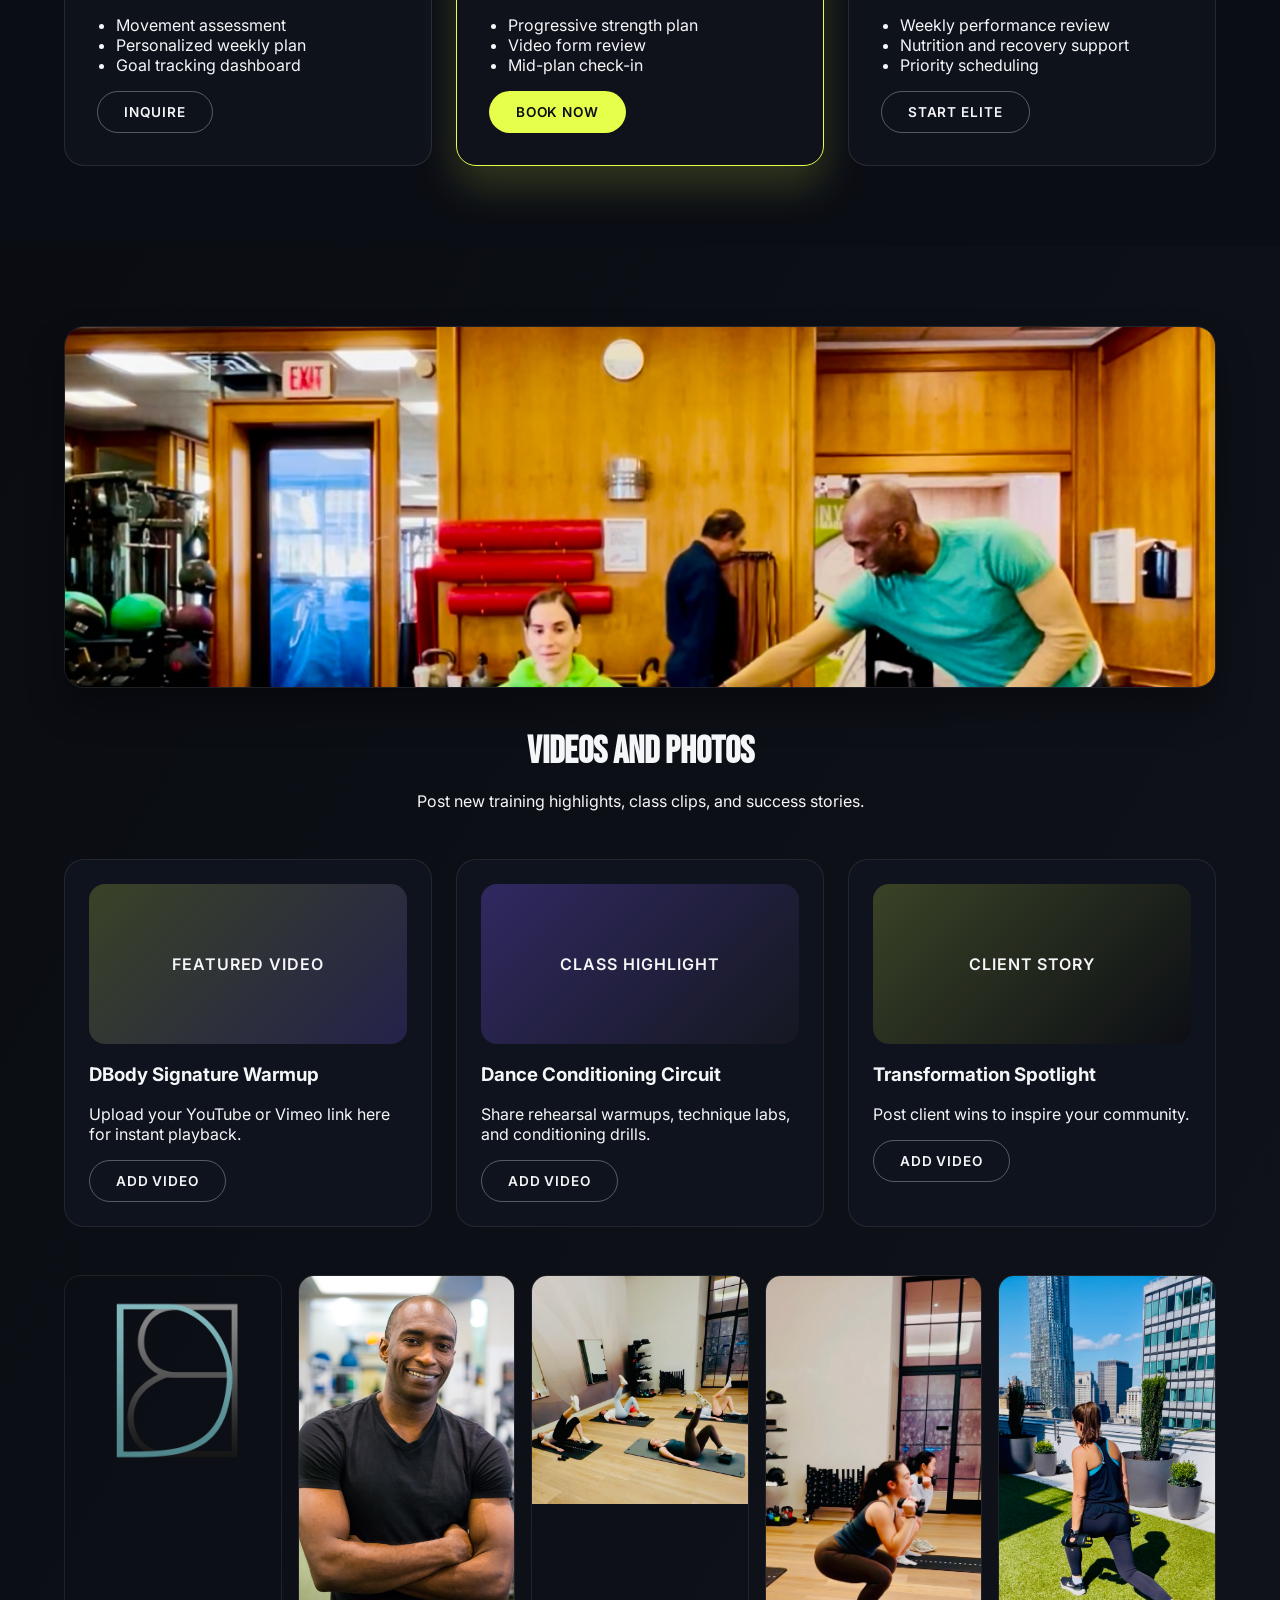
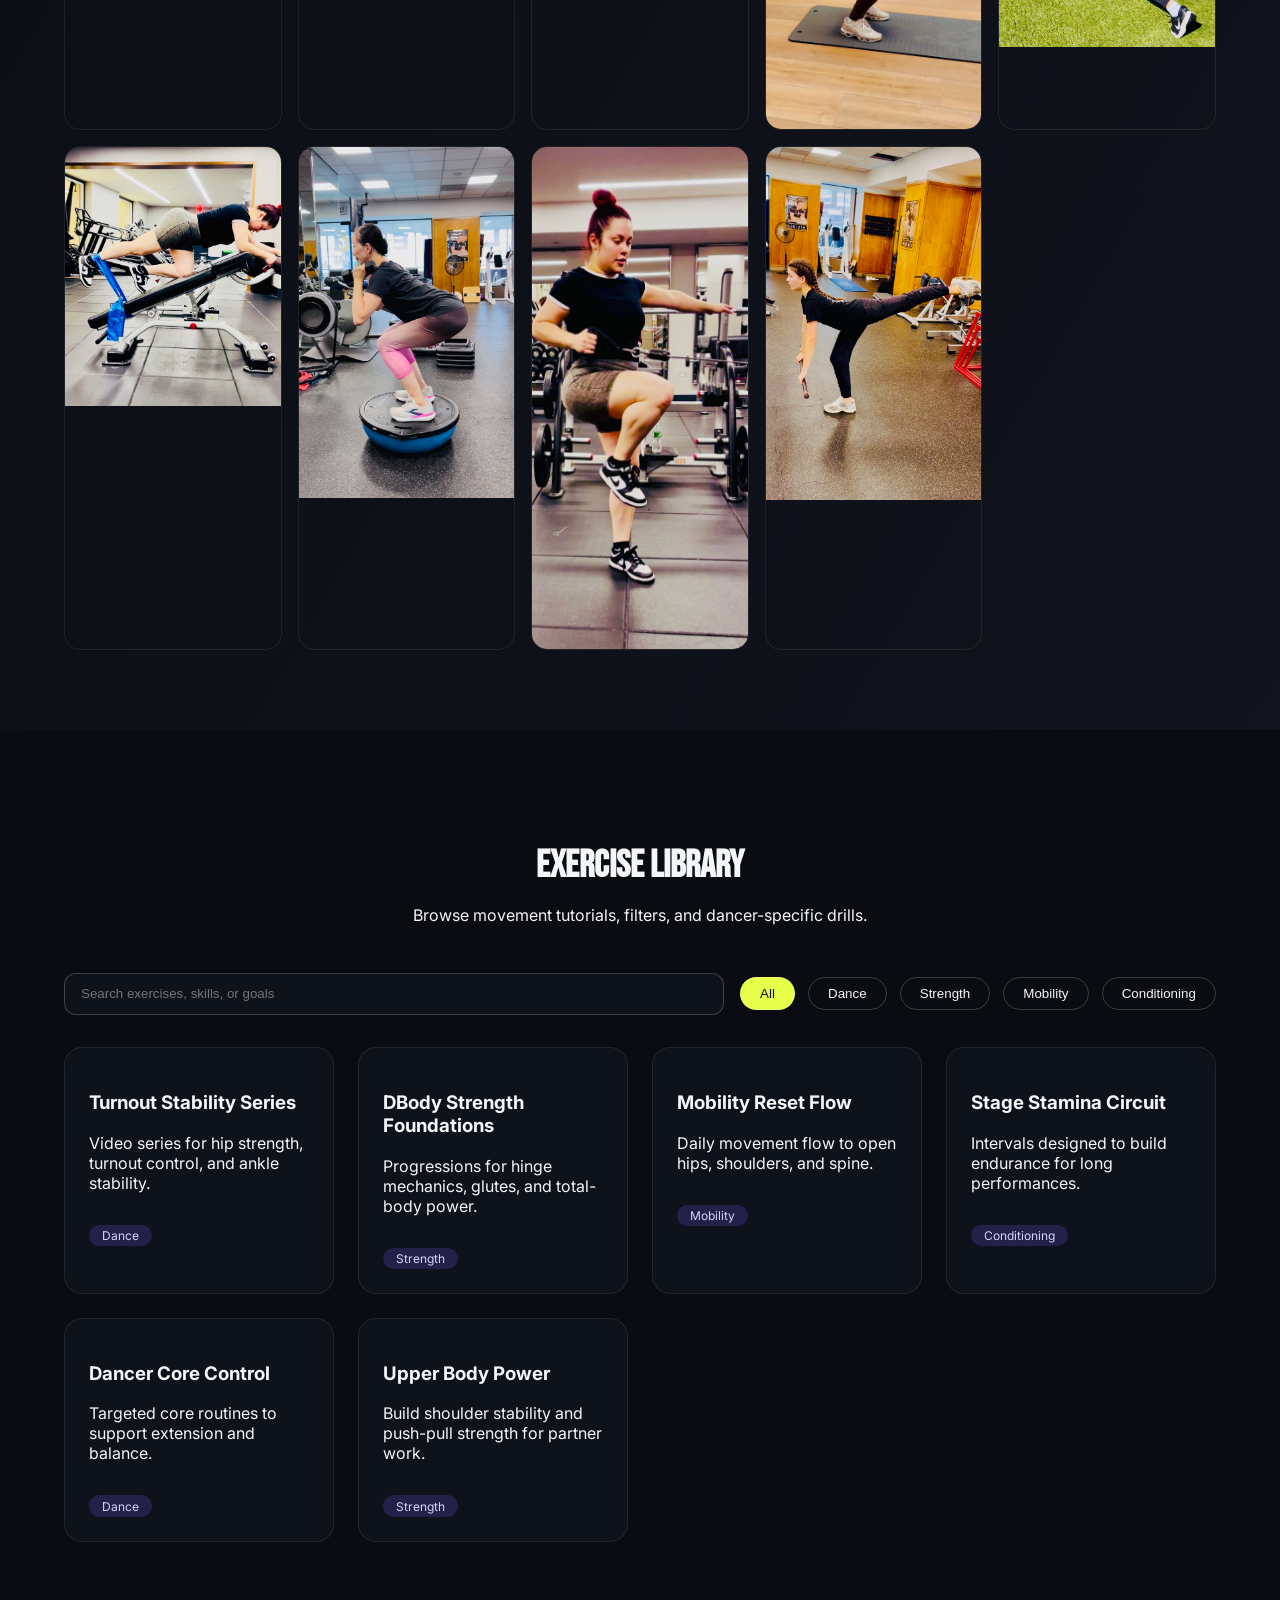
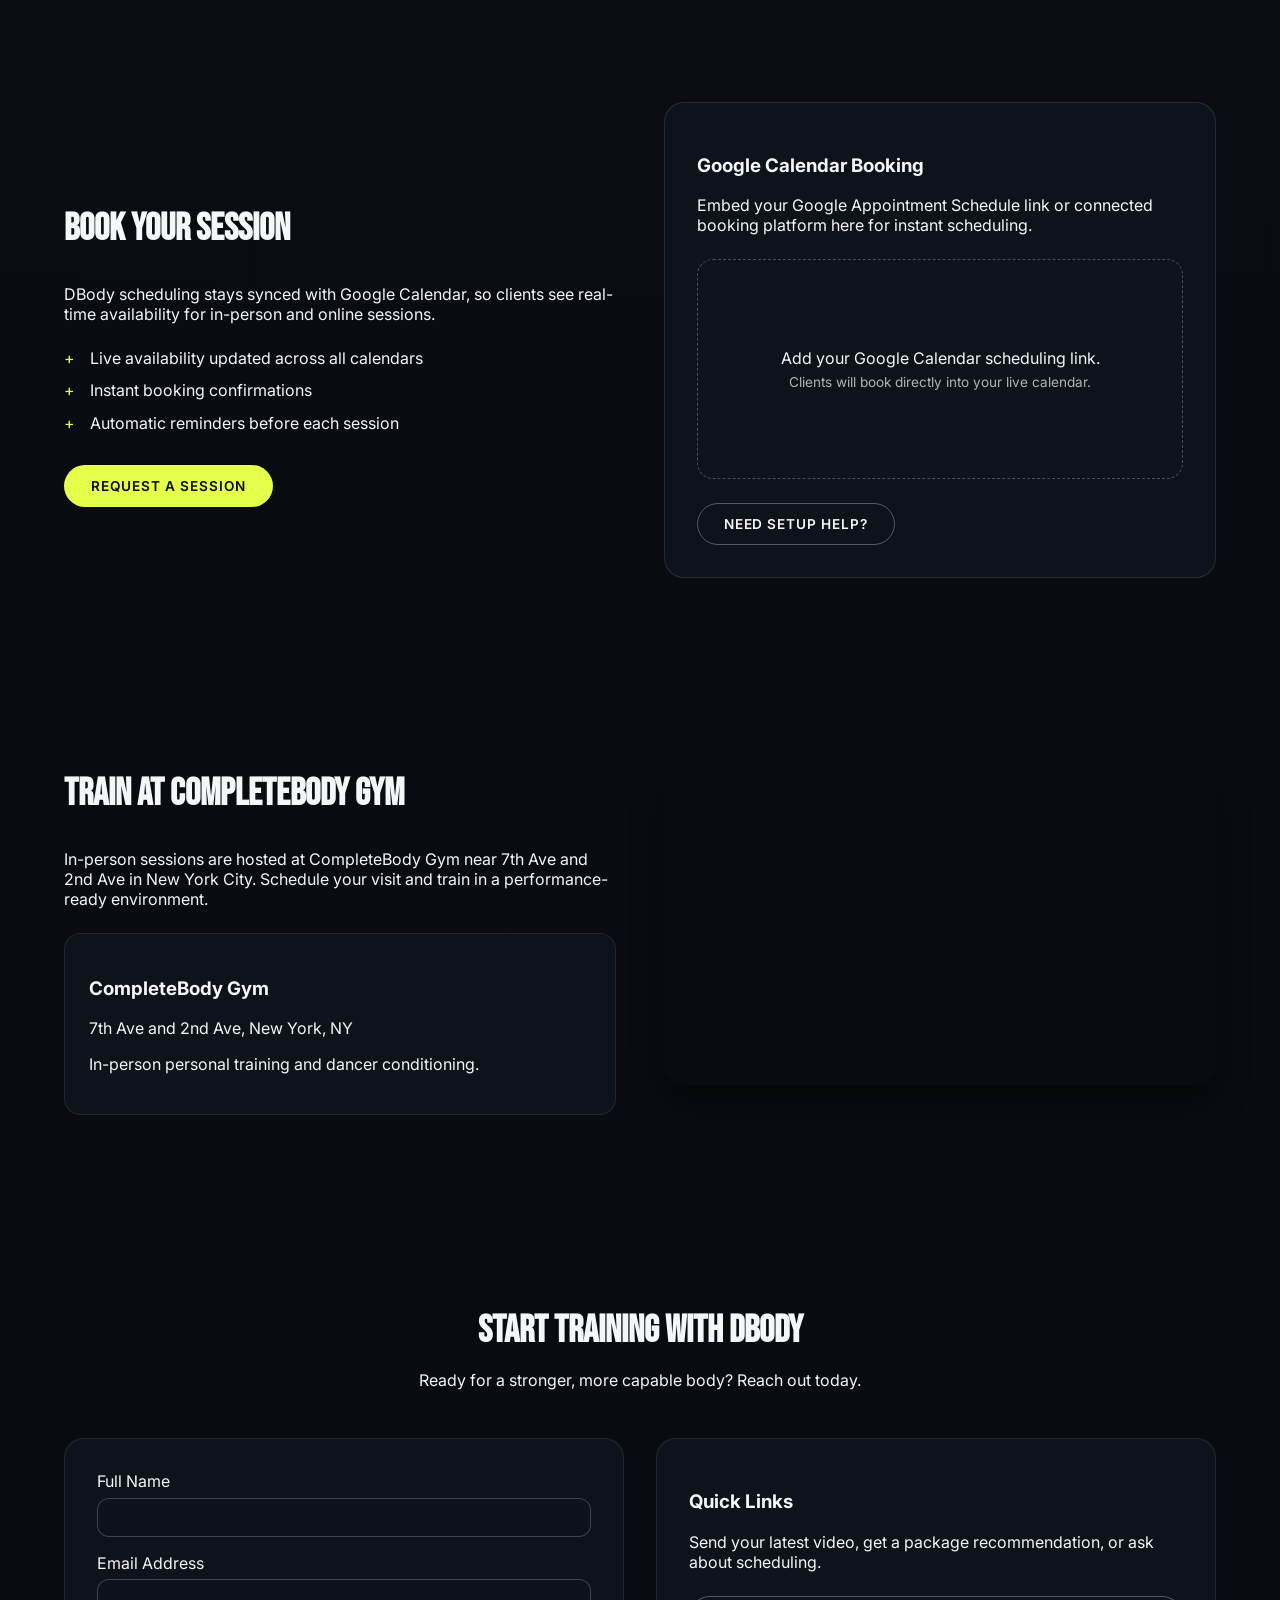
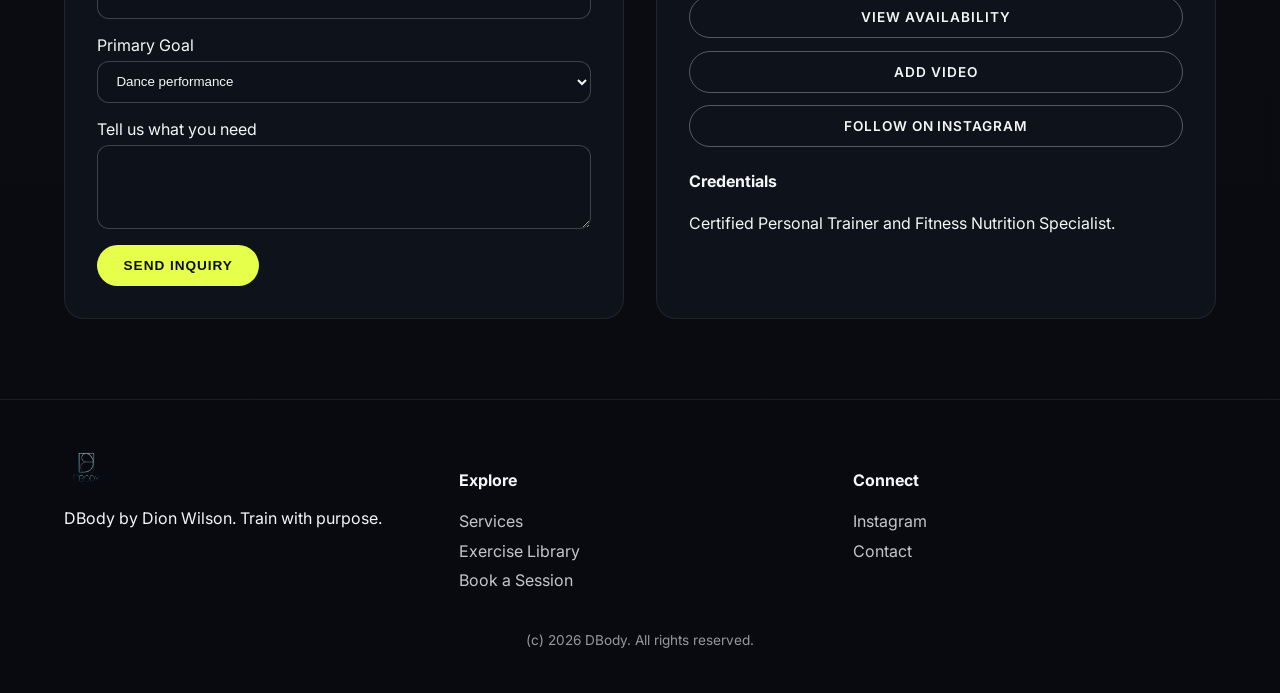
==== commit dda077b0: "Restore hero layout and swap banner image Co-authored-by: bitcoinfta <bitcoinfta@gmail.com>" ====
--- a/index.html
+++ b/index.html
@@ -48,18 +48,14 @@
       <section class="hero" id="home">
         <div class="hero-banner">
           <img
-            src="assets/images/dion-jump.jpg"
-            alt="Dion Wilson training mid-jump"
+            src="assets/images/dion-bench.jpeg"
+            alt="Dion Wilson training on bench"
           />
-          <div class="hero-overlay">
-            <div class="container hero-title">
-              <p class="eyebrow">Personal Training | Performance | Dancers</p>
-              <h1>Train with DBody. Move with power, control, and confidence.</h1>
-            </div>
-          </div>
         </div>
         <div class="container hero-grid">
           <div class="hero-content">
+            <p class="eyebrow">Personal Training | Performance | Dancers</p>
+            <h1>Train with DBody. Move with power, control, and confidence.</h1>
             <p class="lead">
               Dion Wilson delivers elite personal training, online coaching, and a
               dancer-focused conditioning program built for performance, longevity,
--- a/styles.css
+++ b/styles.css
@@ -155,10 +155,10 @@
   grid-template-columns: 1.1fr 0.9fr;
   gap: 3rem;
   align-items: center;
-  margin-top: 2.5rem;
-}
-
-.hero-title h1 {
+  padding-top: 3rem;
+}
+
+.hero-content h1 {
   font-family: "Bebas Neue", sans-serif;
   font-size: clamp(2.8rem, 4vw, 4.6rem);
   margin: 0 0 1rem;
@@ -221,36 +221,22 @@
 .hero-banner {
   position: relative;
   width: 100%;
-  height: 50vh;
-  min-height: 320px;
-  max-height: 560px;
+  height: clamp(240px, 42vw, 520px);
   overflow: hidden;
-  background: #0b0d12;
+}
+
+.hero-banner::after {
+  content: "";
+  position: absolute;
+  inset: 0;
+  background: linear-gradient(120deg, rgba(9, 11, 16, 0.7), rgba(9, 11, 16, 0.2));
 }
 
 .hero-banner img {
   width: 100%;
   height: 100%;
-  object-fit: contain;
-  object-position: center;
-}
-
-.hero-overlay {
-  position: absolute;
-  inset: 0;
-  display: flex;
-  align-items: flex-end;
-  background: linear-gradient(
-    180deg,
-    rgba(9, 11, 16, 0.05) 0%,
-    rgba(9, 11, 16, 0.55) 65%,
-    rgba(9, 11, 16, 0.85) 100%
-  );
-}
-
-.hero-title {
-  padding-bottom: 2.5rem;
-  max-width: 760px;
+  object-fit: cover;
+  object-position: center 30%;
 }
 
 .section {
@@ -721,16 +707,7 @@
   }
 
   .hero-grid {
-    margin-top: 2rem;
-  }
-
-  .hero-banner {
-    height: 40vh;
-    min-height: 240px;
-  }
-
-  .hero-title {
-    padding-bottom: 1.6rem;
+    padding-top: 2rem;
   }
 
   .hero-actions {
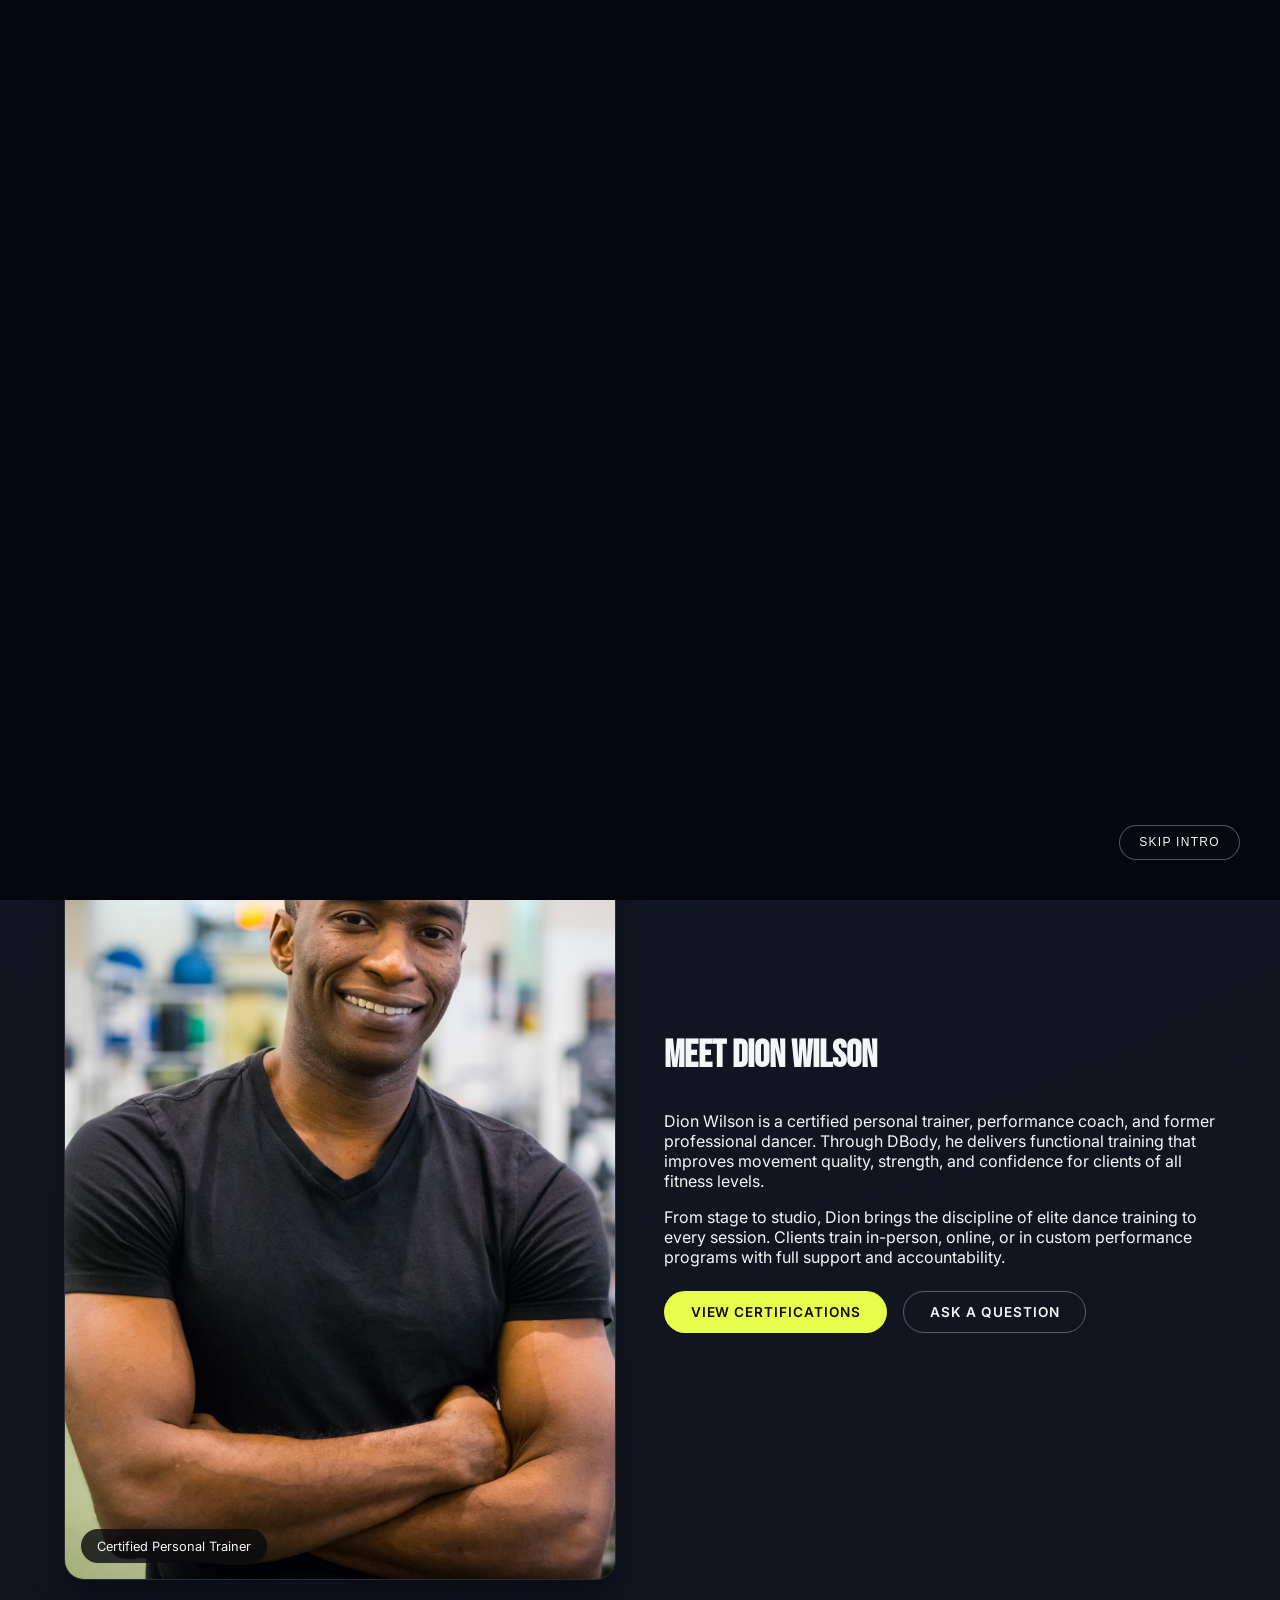
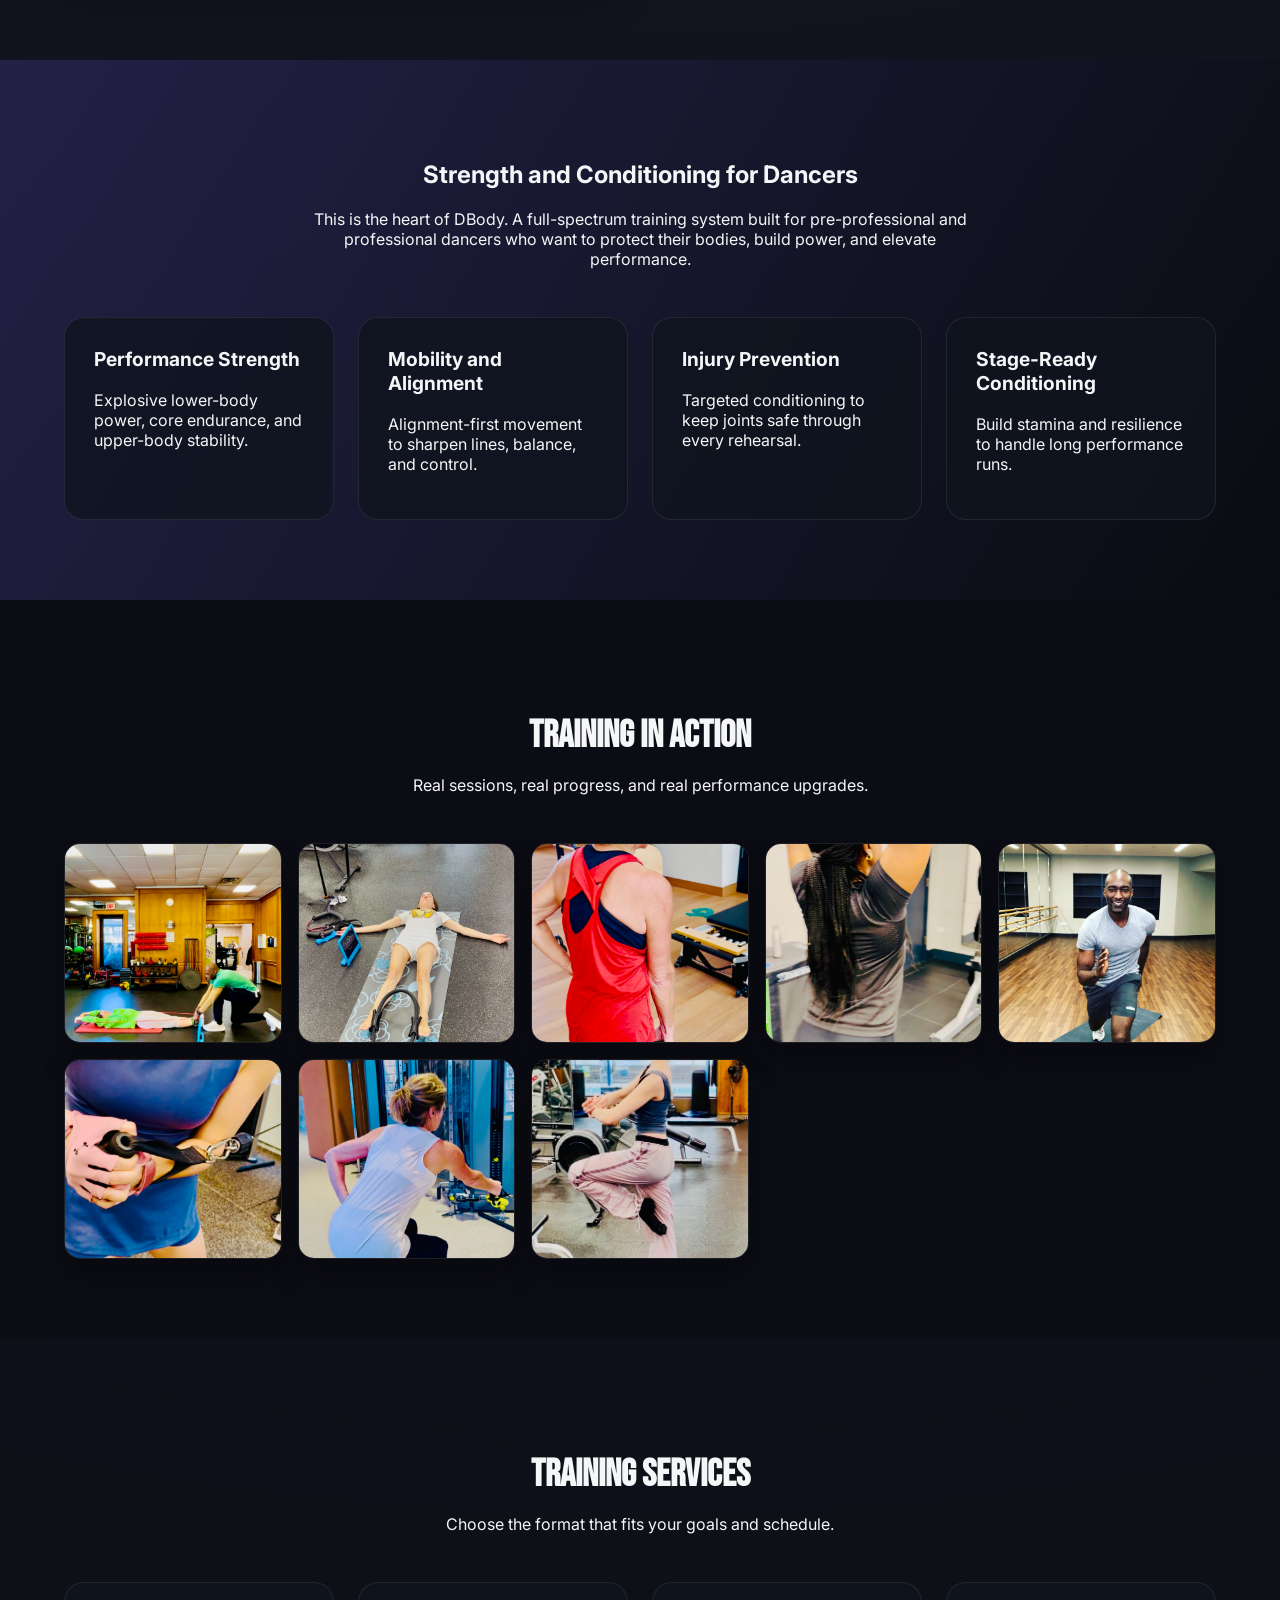
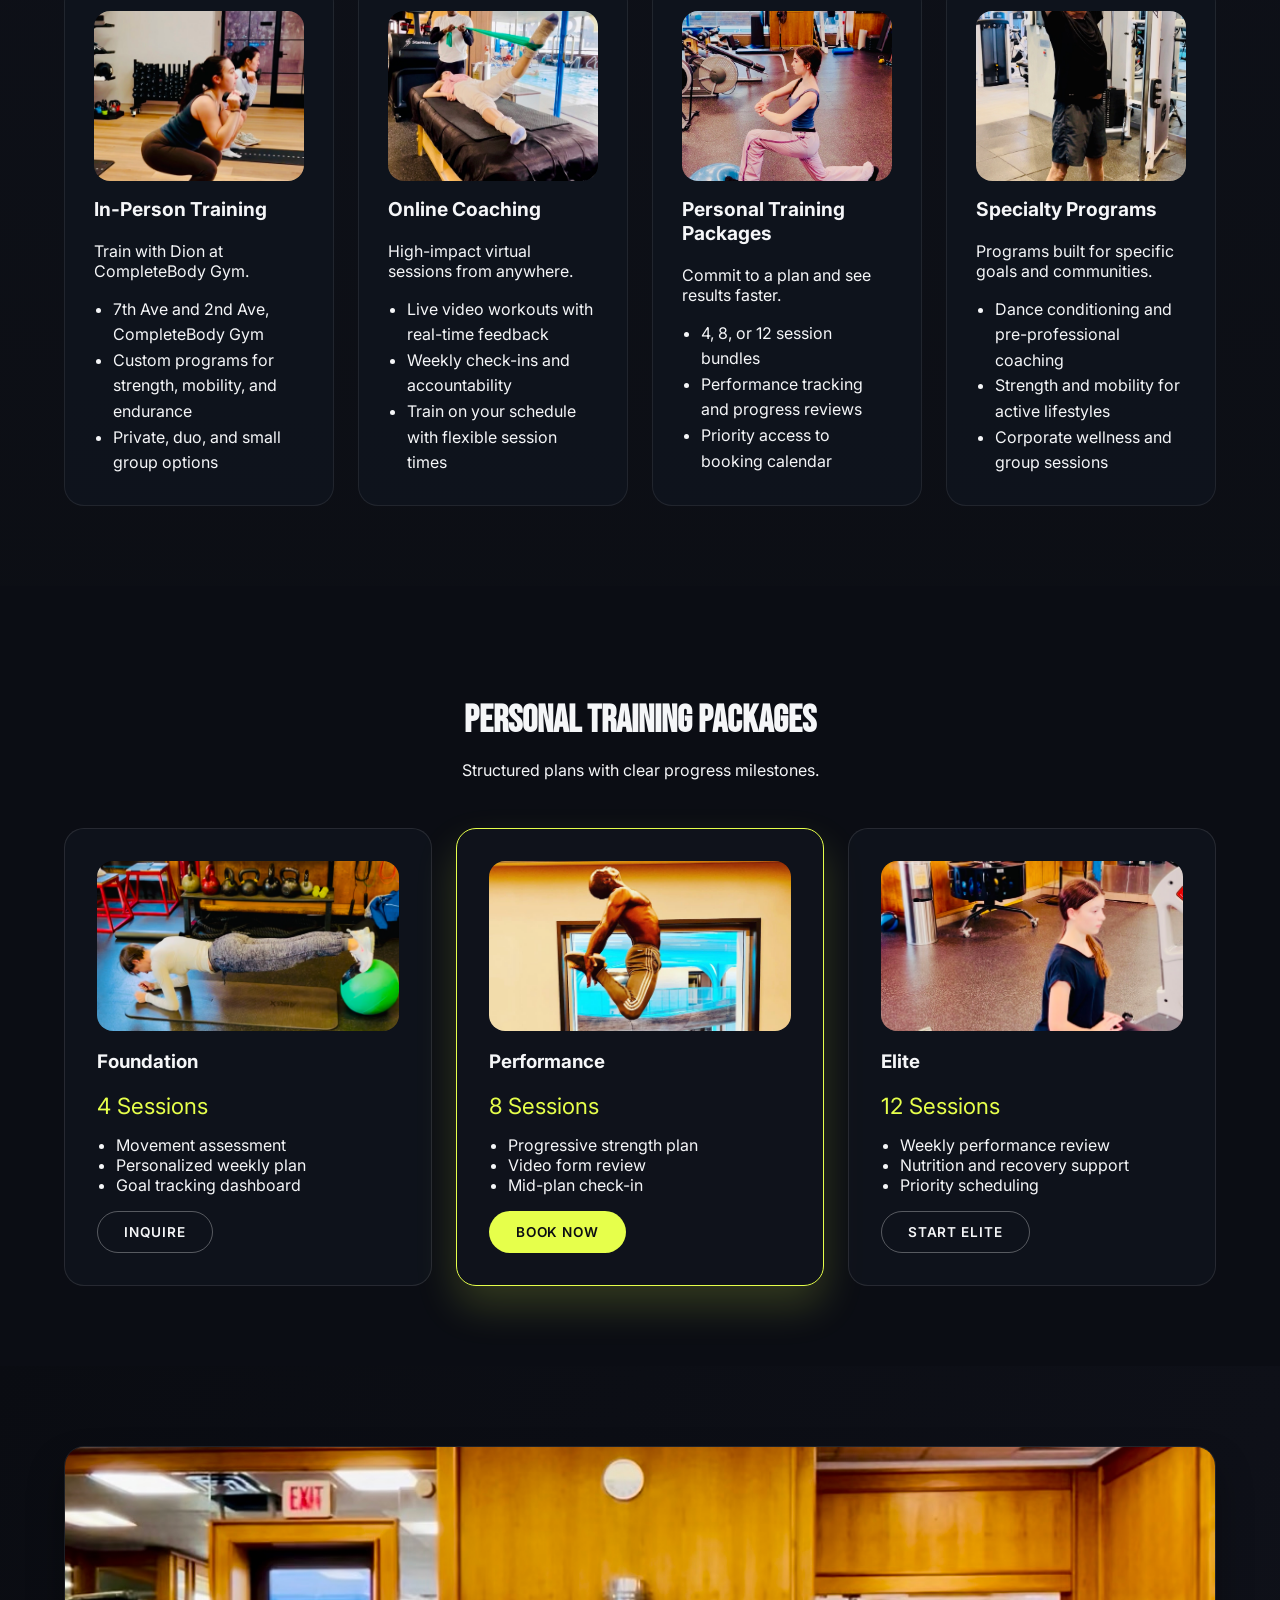
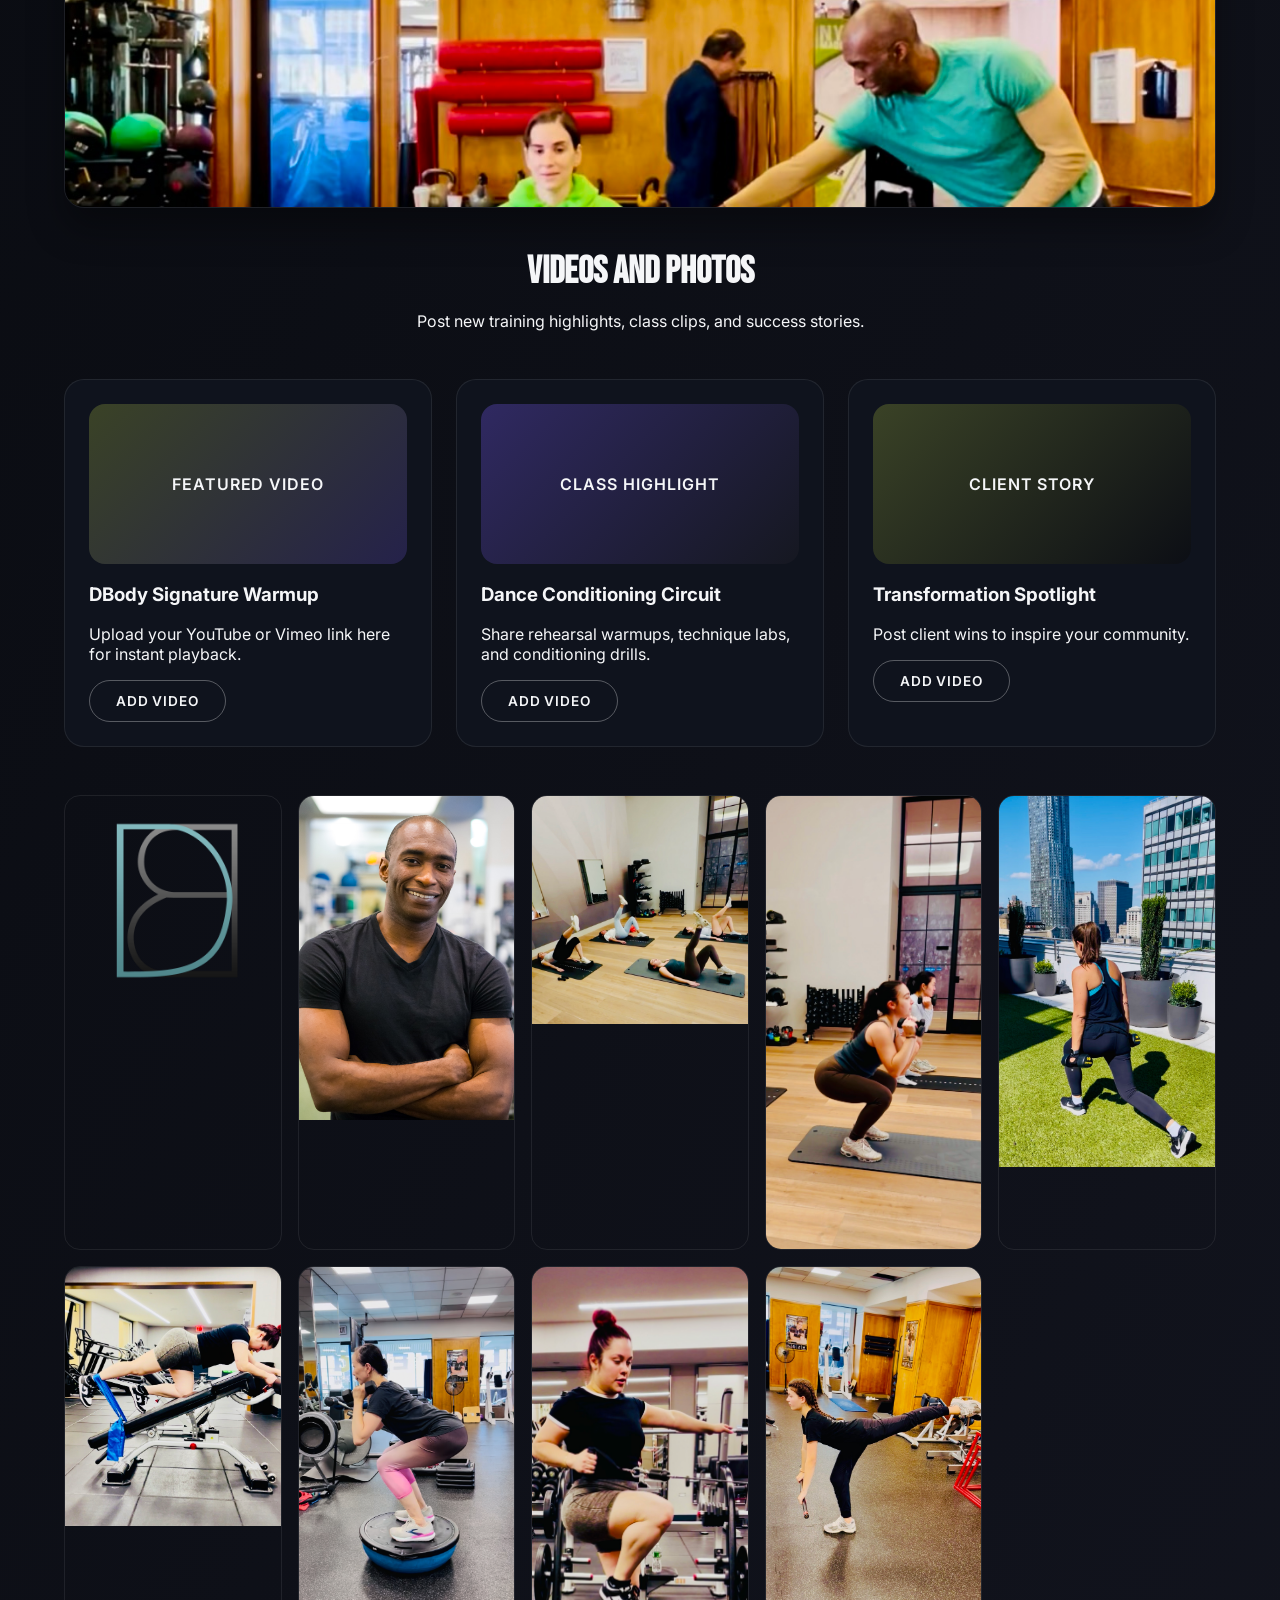
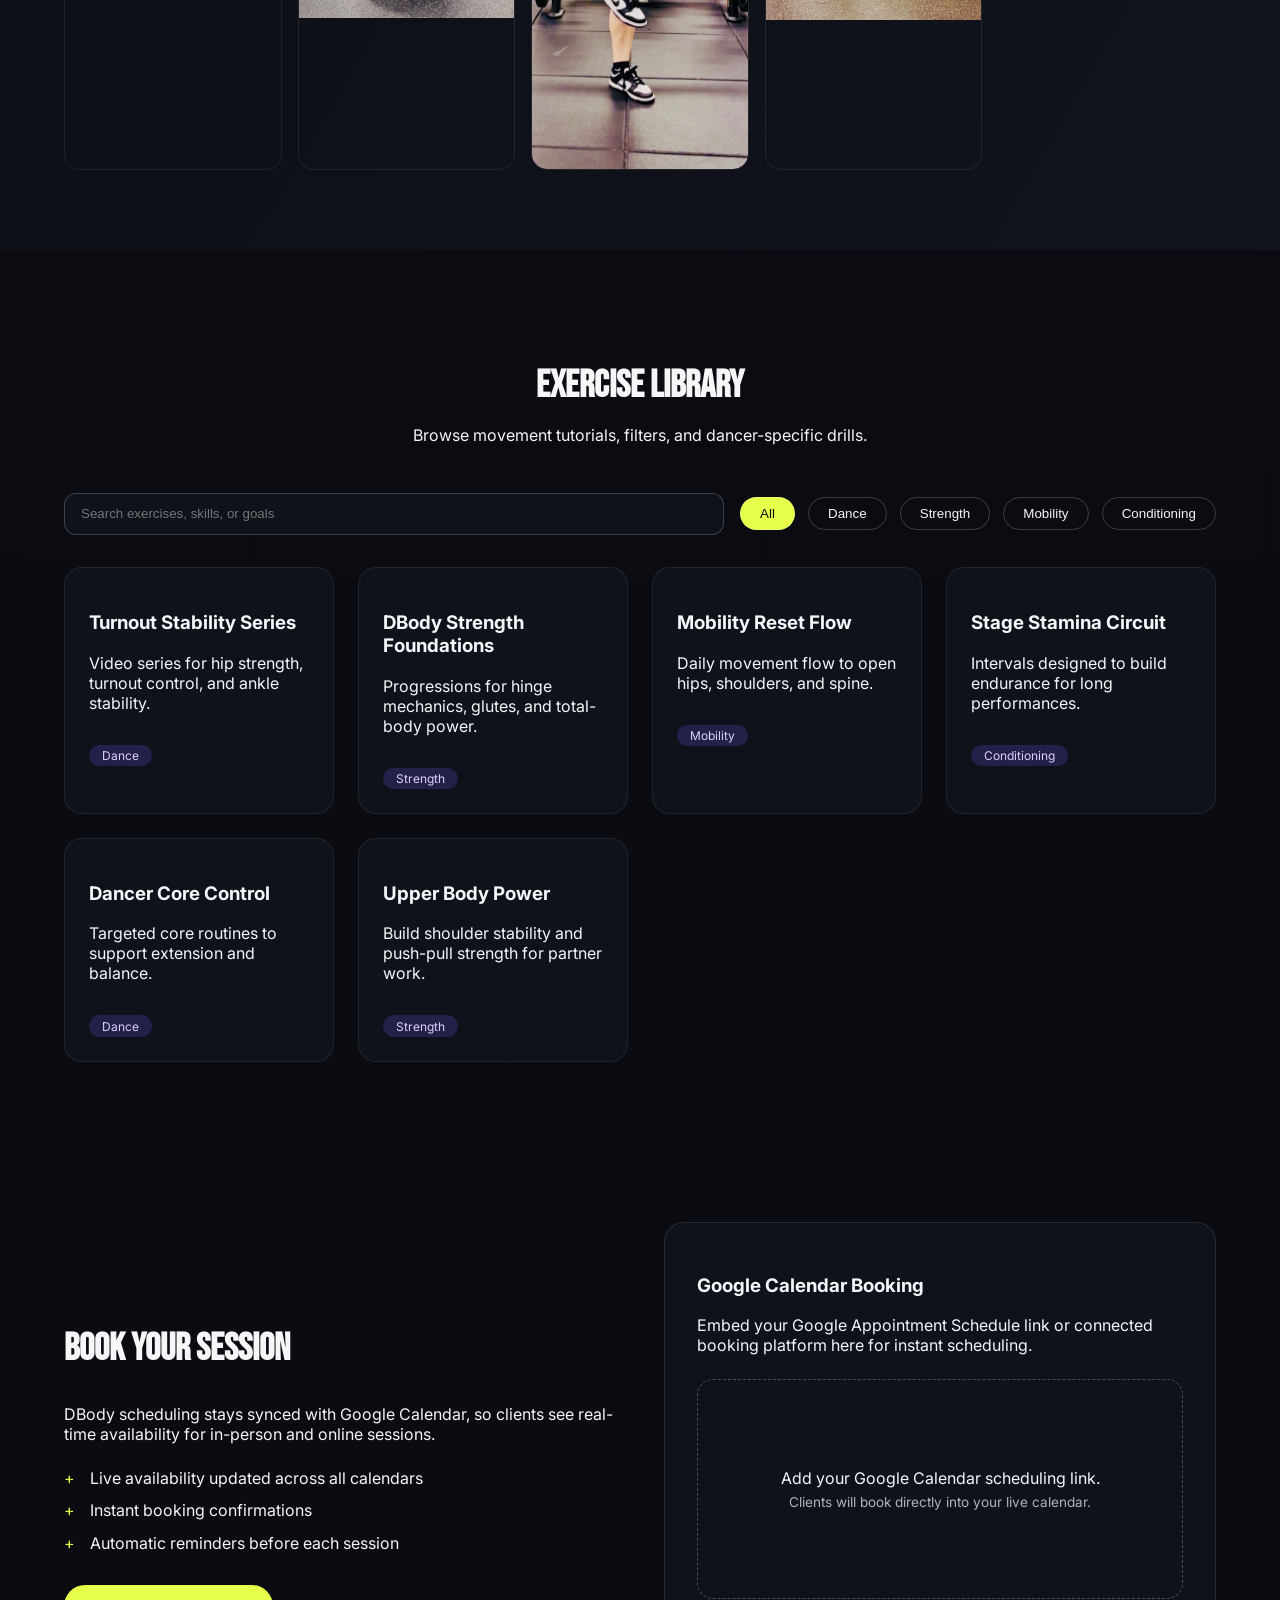
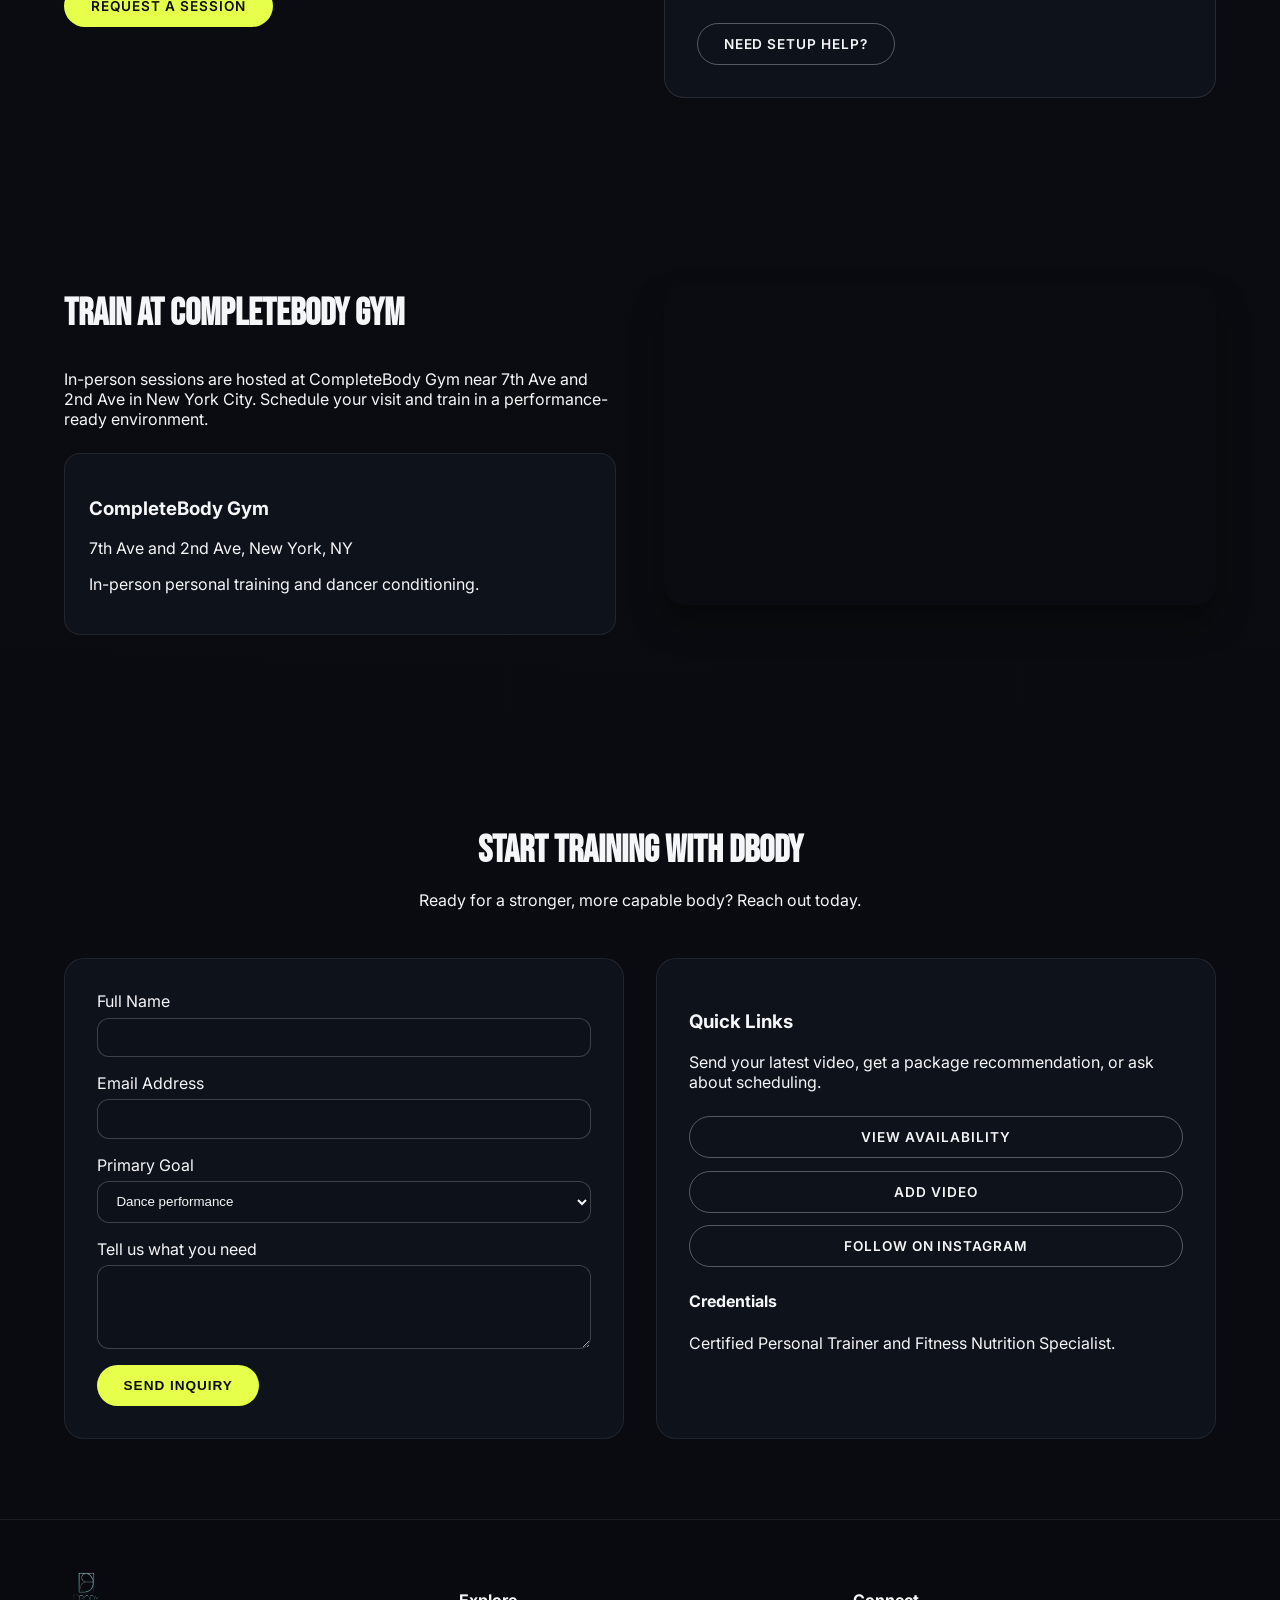
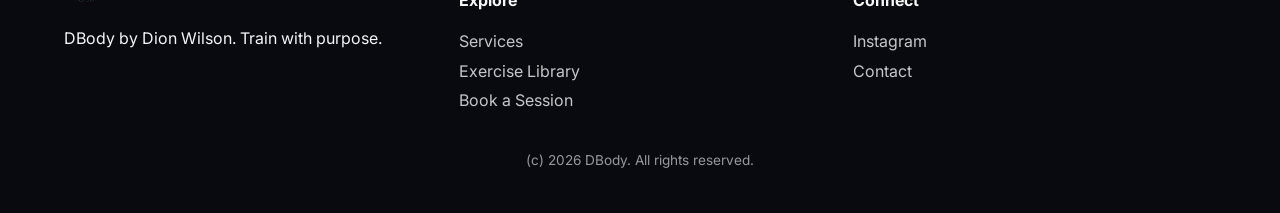
==== commit 94c6ff01: "Add intro video splash and hero background Co-authored-by: bitcoinfta <bitcoinfta@gmail.com>" ====
--- a/index.html
+++ b/index.html
@@ -15,7 +15,27 @@
       href="https://fonts.googleapis.com/css2?family=Bebas+Neue&family=Inter:wght@300;400;600;700&display=swap"
     />
   </head>
-  <body>
+  <body class="is-intro">
+    <div class="intro" id="intro">
+      <video
+        class="intro-video"
+        id="introVideo"
+        autoplay
+        muted
+        playsinline
+        preload="auto"
+      >
+        <source src="assets/videos/opening.mov" type="video/quicktime" />
+      </video>
+      <div class="intro-logo" aria-hidden="true">
+        <img src="assets/images/DBody-logo.png" alt="" />
+        <h1>DBody</h1>
+        <p>Personal Training by Dion Wilson</p>
+      </div>
+      <button class="intro-skip" id="introSkip" type="button">
+        Skip Intro
+      </button>
+    </div>
     <header class="site-header">
       <div class="container header-content">
         <a class="logo" href="#home">
@@ -46,12 +66,6 @@
 
     <main>
       <section class="hero" id="home">
-        <div class="hero-banner">
-          <img
-            src="assets/images/dion-bench.jpeg"
-            alt="Dion Wilson training on bench"
-          />
-        </div>
         <div class="container hero-grid">
           <div class="hero-content">
             <p class="eyebrow">Personal Training | Performance | Dancers</p>
--- a/styles.css
+++ b/styles.css
@@ -9,6 +9,10 @@
   font-family: "Inter", sans-serif;
   color: #f5f6f8;
   background: radial-gradient(circle at top, #141826 0%, #0b0d12 45%, #090b10 100%);
+}
+
+body.is-intro {
+  overflow: hidden;
 }
 
 html {
@@ -143,10 +147,118 @@
   color: #f5f6f8;
 }
 
+.intro {
+  position: fixed;
+  inset: 0;
+  z-index: 100;
+  background: #05070c;
+  display: grid;
+  place-items: center;
+  perspective: 900px;
+  transition: opacity 0.8s ease, visibility 0.8s ease;
+}
+
+.intro.is-exiting {
+  opacity: 0;
+  visibility: hidden;
+}
+
+.intro-video {
+  width: 100%;
+  height: 100%;
+  object-fit: cover;
+}
+
+.intro-logo {
+  position: absolute;
+  text-align: center;
+  opacity: 0;
+  transform: translateZ(-260px) scale(0.6);
+  color: #f5f6f8;
+  text-transform: uppercase;
+  letter-spacing: 0.15rem;
+}
+
+.intro-logo img {
+  width: 110px;
+  margin: 0 auto 1rem;
+  filter: drop-shadow(0 12px 20px rgba(0, 0, 0, 0.6));
+}
+
+.intro-logo h1 {
+  font-family: "Bebas Neue", sans-serif;
+  font-size: clamp(2.6rem, 6vw, 4.2rem);
+  margin: 0;
+}
+
+.intro-logo p {
+  margin: 0.6rem 0 0;
+  font-size: 0.85rem;
+  opacity: 0.85;
+}
+
+.intro.show-logo .intro-logo {
+  animation: logoFly 1.6s ease forwards;
+}
+
+.intro.show-logo .intro-video {
+  opacity: 0.2;
+  transition: opacity 0.8s ease;
+}
+
+.intro-skip {
+  position: absolute;
+  bottom: 2.5rem;
+  right: 2.5rem;
+  background: rgba(9, 11, 16, 0.7);
+  border: 1px solid rgba(255, 255, 255, 0.3);
+  color: #f5f6f8;
+  padding: 0.6rem 1.2rem;
+  border-radius: 999px;
+  font-size: 0.75rem;
+  text-transform: uppercase;
+  letter-spacing: 0.08rem;
+  cursor: pointer;
+}
+
+.intro-skip:hover,
+.intro-skip:focus {
+  background: rgba(9, 11, 16, 0.9);
+}
+
+@keyframes logoFly {
+  0% {
+    opacity: 0;
+    transform: translateZ(-260px) scale(0.6);
+  }
+  60% {
+    opacity: 1;
+  }
+  100% {
+    opacity: 1;
+    transform: translateZ(0) scale(1);
+  }
+}
+
 .hero {
   position: relative;
-  padding: 0 0 4rem;
+  padding: 5.5rem 0 4rem;
   background: #0b0d12;
+  overflow: hidden;
+}
+
+.hero::before {
+  content: "";
+  position: absolute;
+  inset: 0;
+  background: url("assets/images/dion-bench.jpeg") center/cover no-repeat;
+  opacity: 0.5;
+  z-index: 0;
+}
+
+.hero .container {
+  position: relative;
+  z-index: 1;
 }
 
 .hero-grid {
@@ -155,7 +267,7 @@
   grid-template-columns: 1.1fr 0.9fr;
   gap: 3rem;
   align-items: center;
-  padding-top: 3rem;
+  padding-top: 0;
 }
 
 .hero-content h1 {
@@ -216,27 +328,6 @@
   letter-spacing: 0.1rem;
   font-size: 0.75rem;
   color: #7b5cff;
-}
-
-.hero-banner {
-  position: relative;
-  width: 100%;
-  height: clamp(240px, 42vw, 520px);
-  overflow: hidden;
-}
-
-.hero-banner::after {
-  content: "";
-  position: absolute;
-  inset: 0;
-  background: linear-gradient(120deg, rgba(9, 11, 16, 0.7), rgba(9, 11, 16, 0.2));
-}
-
-.hero-banner img {
-  width: 100%;
-  height: 100%;
-  object-fit: cover;
-  object-position: center 30%;
 }
 
 .section {
@@ -699,15 +790,20 @@
   .split {
     grid-template-columns: 1fr;
   }
+
+  .intro-skip {
+    bottom: 1.5rem;
+    right: 1.5rem;
+  }
 }
 
 @media (max-width: 640px) {
   .hero {
-    padding: 0 0 3rem;
+    padding: 4.5rem 0 3rem;
   }
 
   .hero-grid {
-    padding-top: 2rem;
+    padding-top: 0;
   }
 
   .hero-actions {
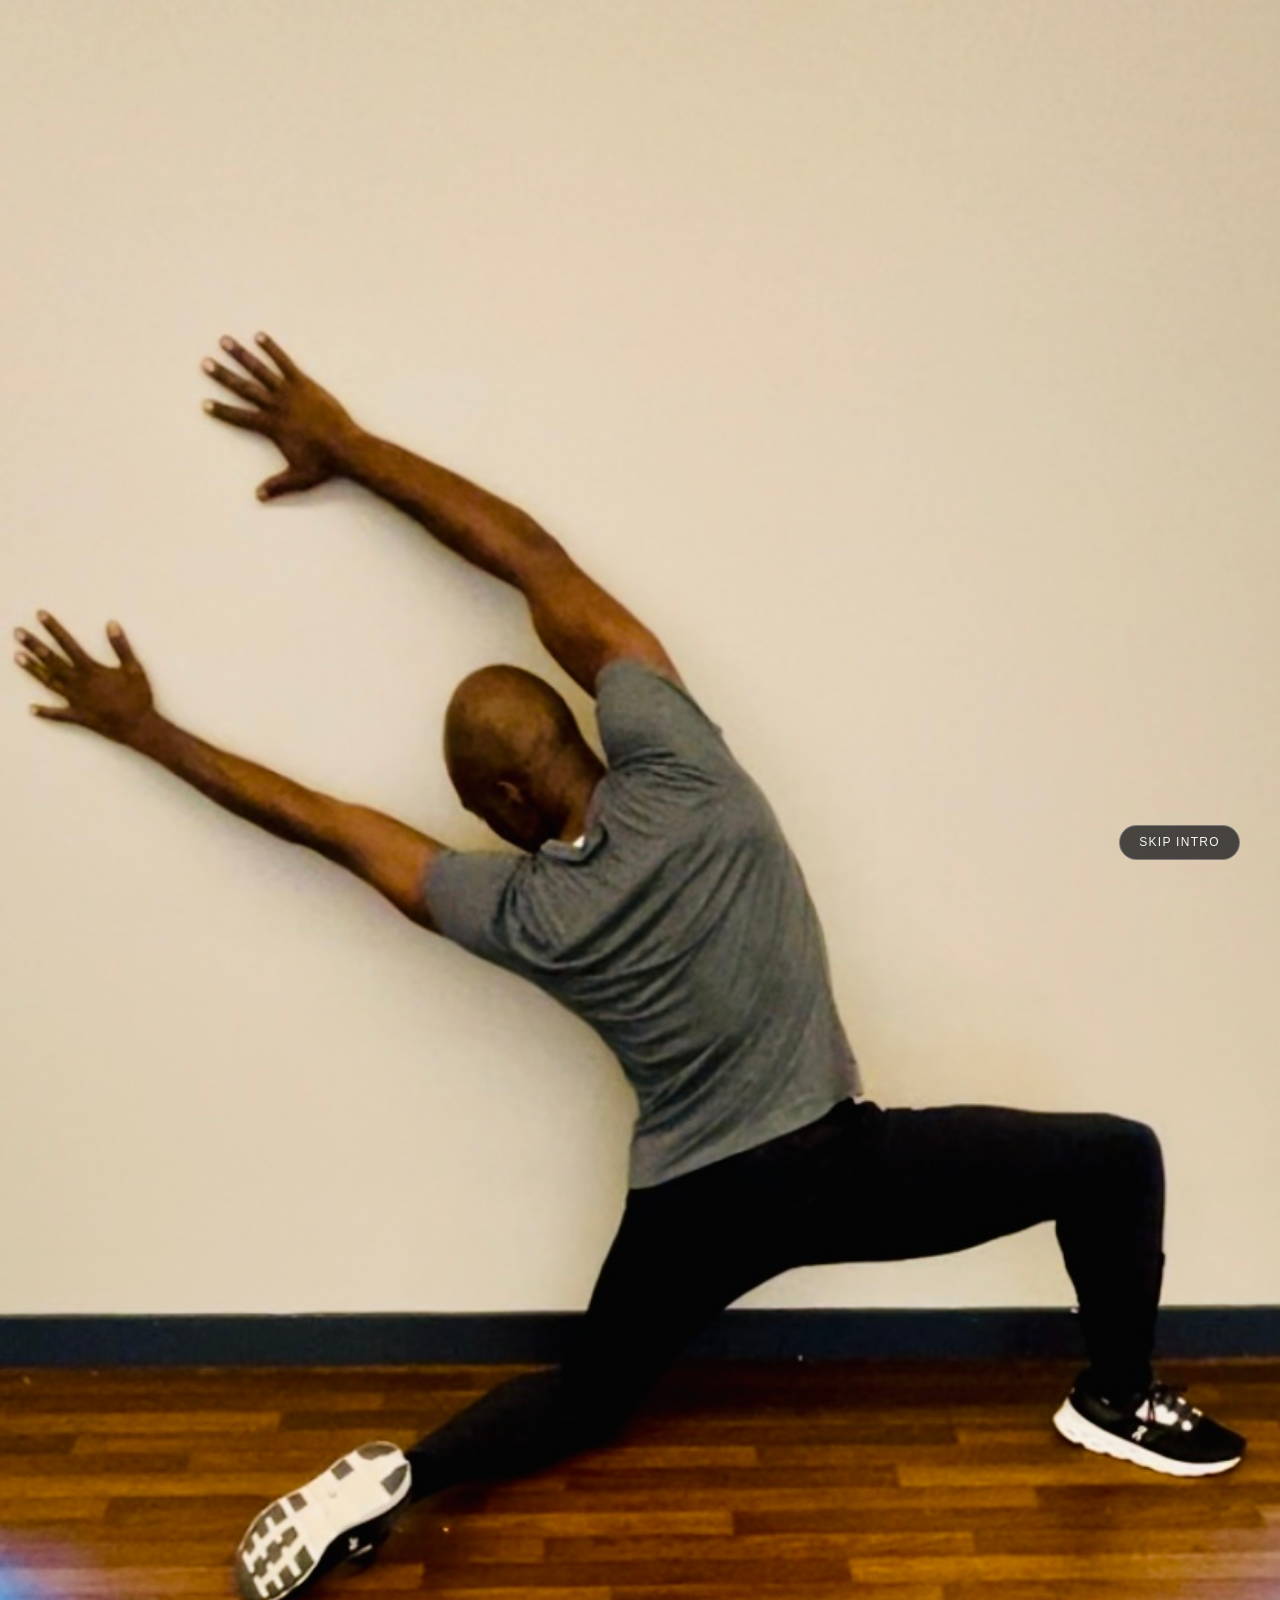
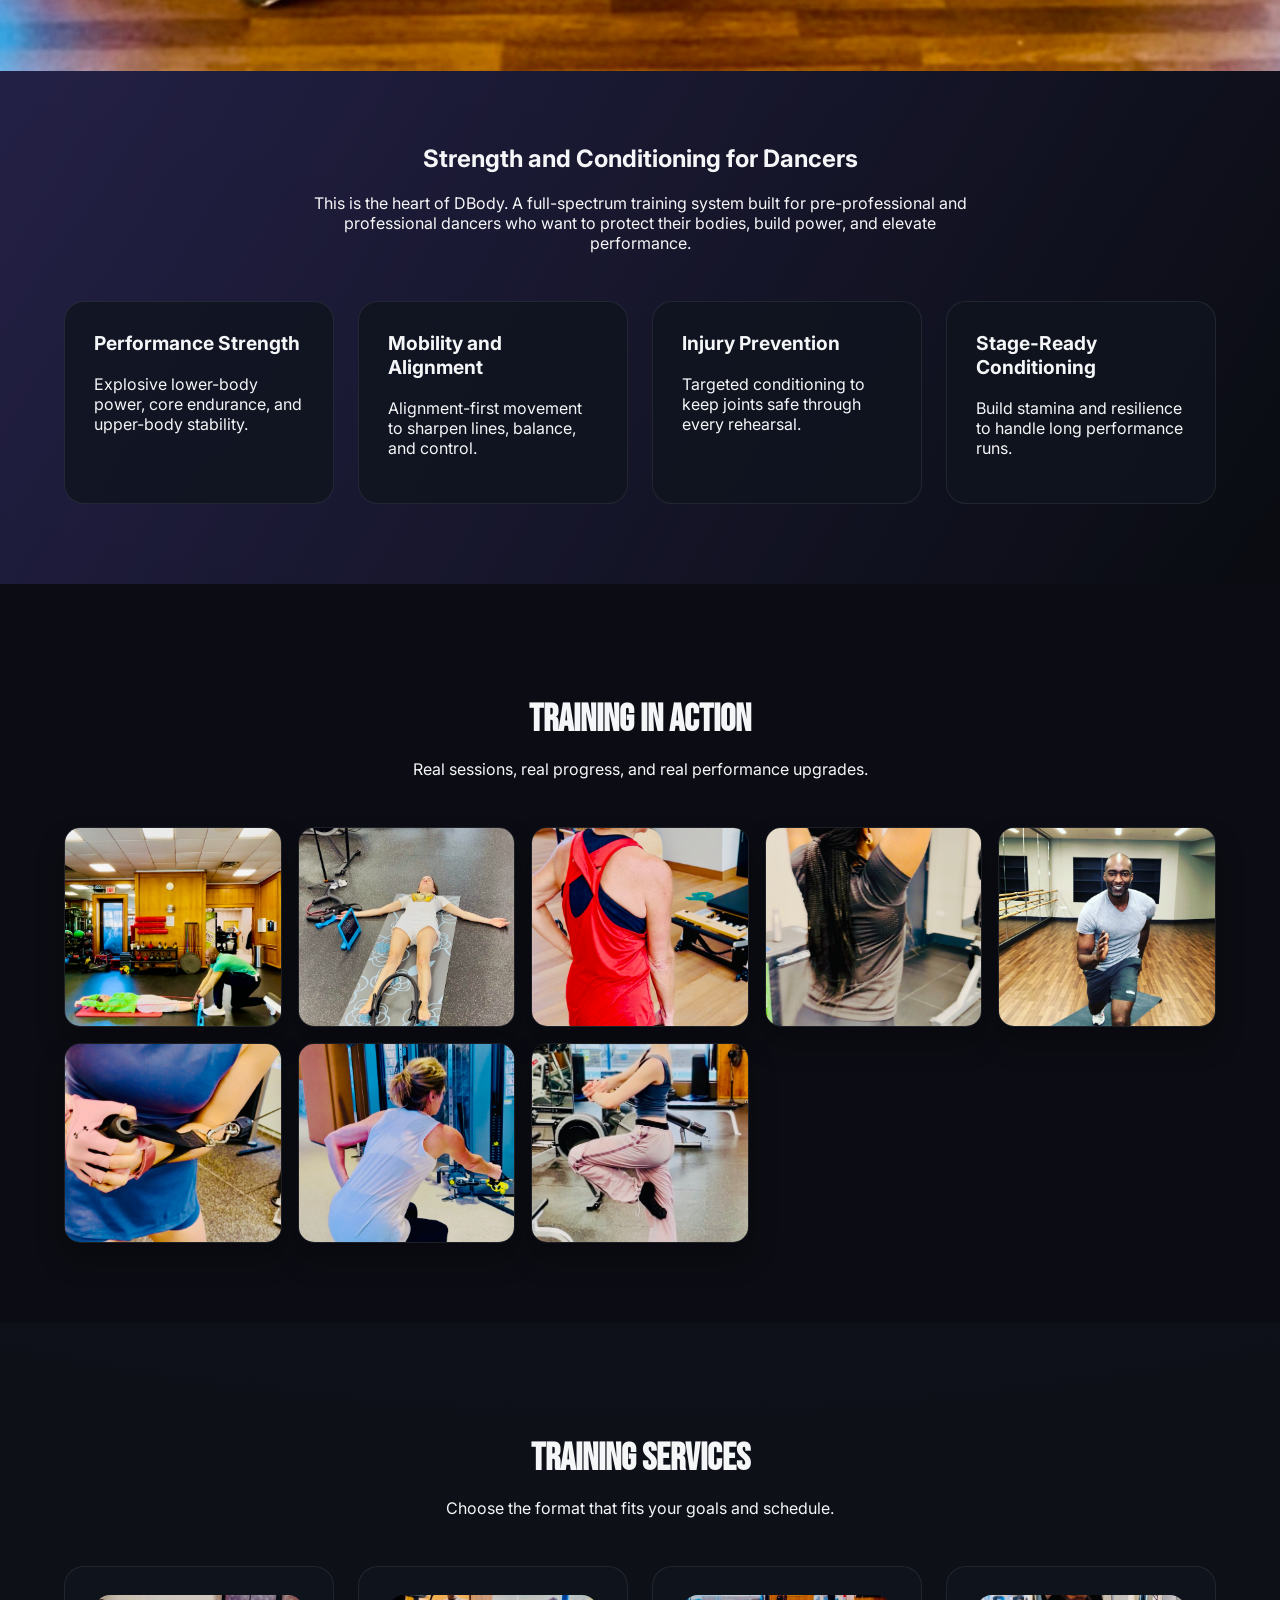
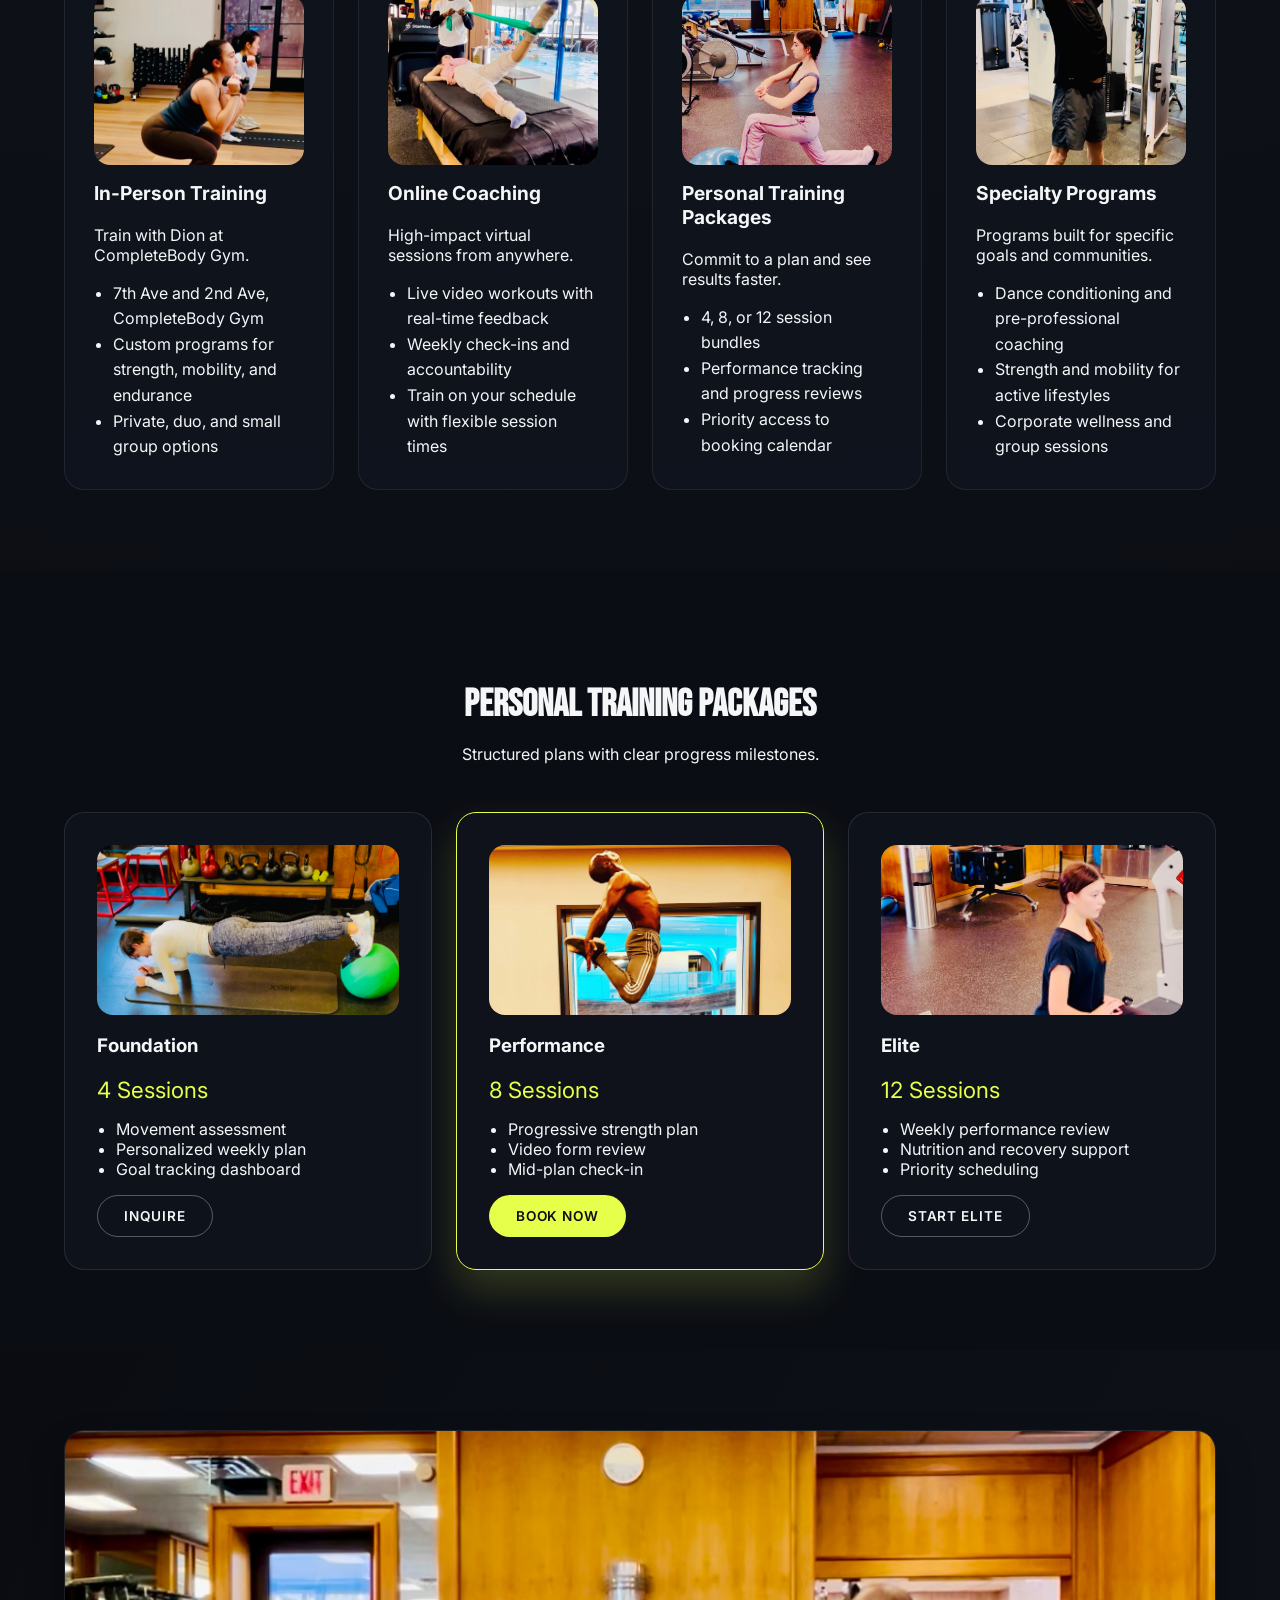
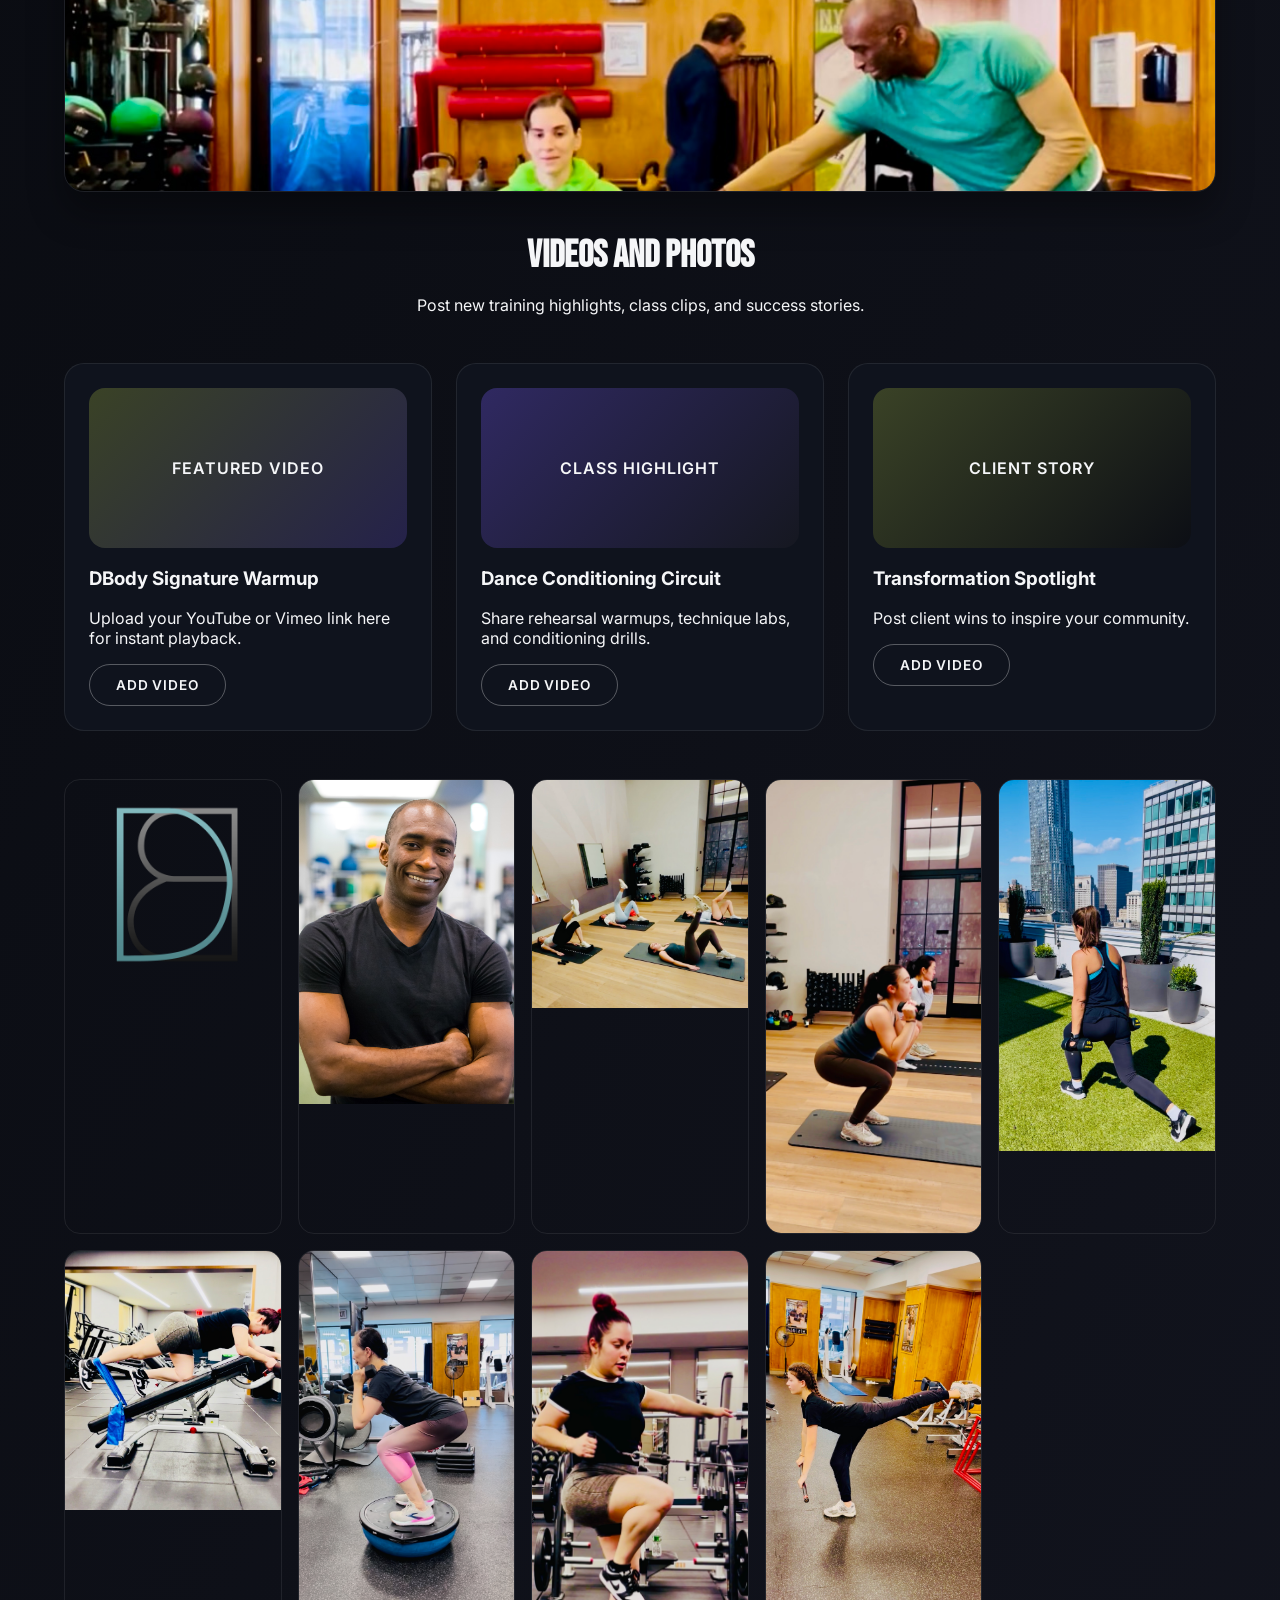
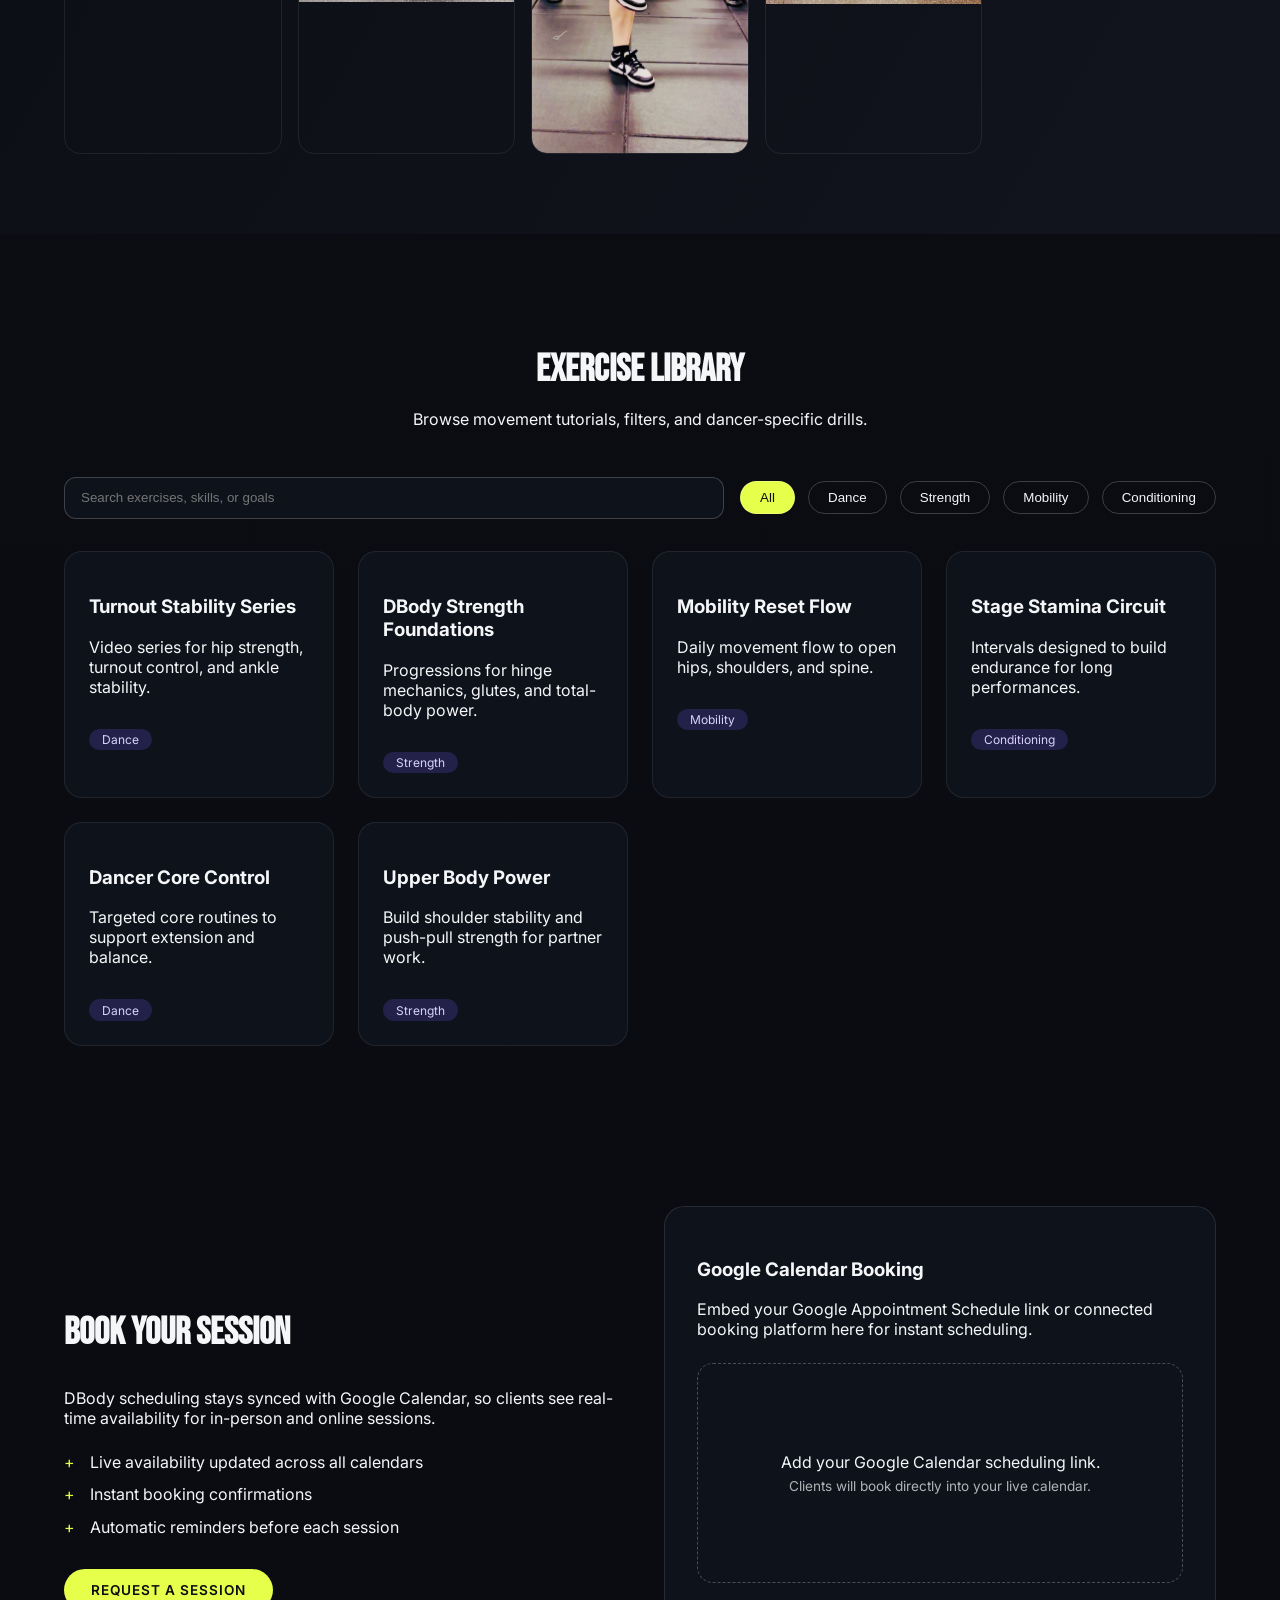
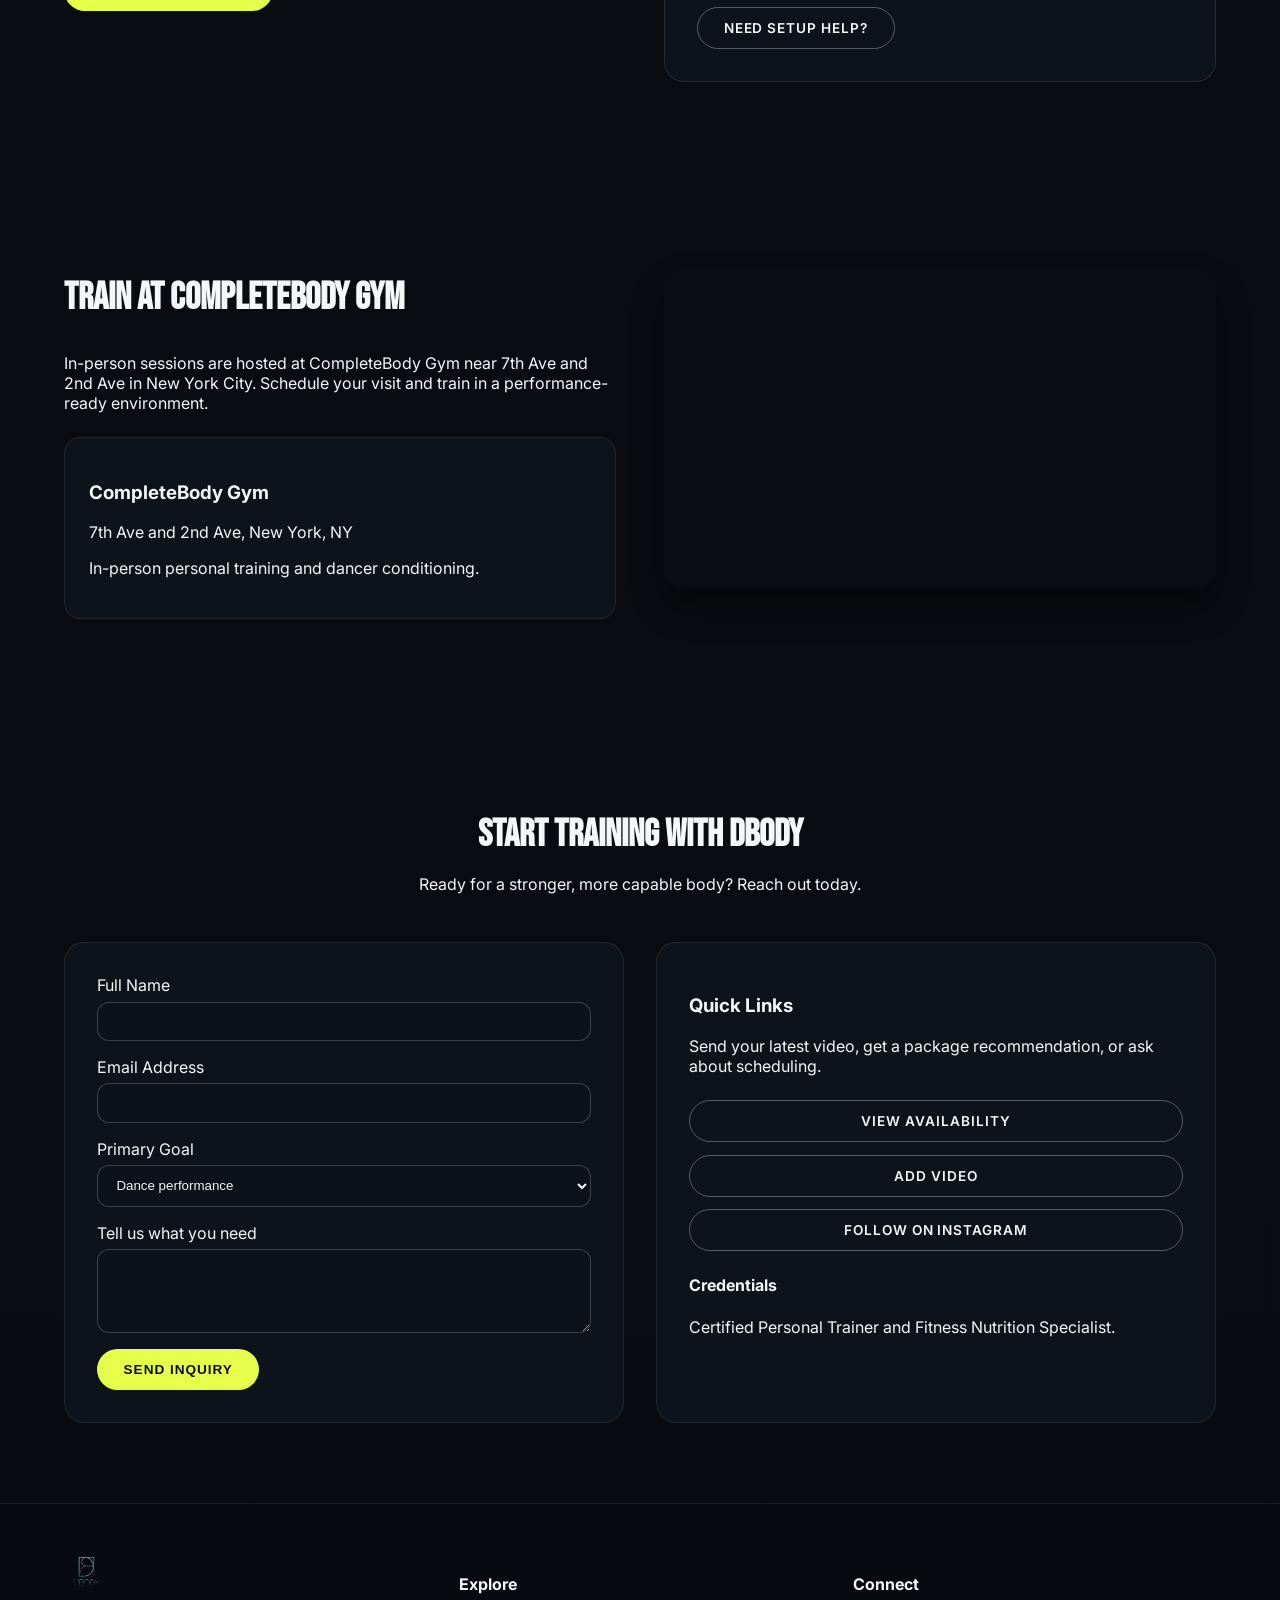
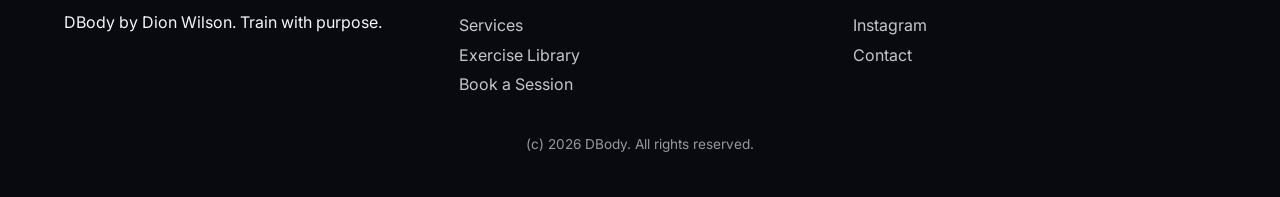
==== commit 7980c0c0: "Improve intro playback and logo fly-in Co-authored-by: bitcoinfta <bitcoinfta@gmail.com>" ====
--- a/index.html
+++ b/index.html
@@ -24,6 +24,7 @@
         muted
         playsinline
         preload="auto"
+        poster="assets/images/wall%20stretch.jpg"
       >
         <source src="assets/videos/opening.mov" type="video/quicktime" />
       </video>
@@ -32,6 +33,9 @@
         <h1>DBody</h1>
         <p>Personal Training by Dion Wilson</p>
       </div>
+      <button class="intro-play" id="introPlay" type="button">
+        Play Intro
+      </button>
       <button class="intro-skip" id="introSkip" type="button">
         Skip Intro
       </button>
--- a/styles.css
+++ b/styles.css
@@ -154,7 +154,7 @@
   background: #05070c;
   display: grid;
   place-items: center;
-  perspective: 900px;
+  perspective: 1200px;
   transition: opacity 0.8s ease, visibility 0.8s ease;
 }
 
@@ -173,21 +173,22 @@
   position: absolute;
   text-align: center;
   opacity: 0;
-  transform: translateZ(-260px) scale(0.6);
+  transform: translateZ(-360px) scale(0.5);
+  transform-style: preserve-3d;
   color: #f5f6f8;
   text-transform: uppercase;
   letter-spacing: 0.15rem;
 }
 
 .intro-logo img {
-  width: 110px;
+  width: 130px;
   margin: 0 auto 1rem;
   filter: drop-shadow(0 12px 20px rgba(0, 0, 0, 0.6));
 }
 
 .intro-logo h1 {
   font-family: "Bebas Neue", sans-serif;
-  font-size: clamp(2.6rem, 6vw, 4.2rem);
+  font-size: clamp(2.8rem, 6vw, 4.6rem);
   margin: 0;
 }
 
@@ -198,12 +199,41 @@
 }
 
 .intro.show-logo .intro-logo {
-  animation: logoFly 1.6s ease forwards;
+  animation: logoFly 1.8s ease forwards;
 }
 
 .intro.show-logo .intro-video {
   opacity: 0.2;
   transition: opacity 0.8s ease;
+}
+
+.intro.needs-play .intro-play {
+  display: inline-flex;
+}
+
+.intro.needs-play .intro-video {
+  opacity: 0.85;
+}
+
+.intro-play {
+  position: absolute;
+  bottom: 2.5rem;
+  left: 2.5rem;
+  background: rgba(230, 255, 75, 0.85);
+  border: none;
+  color: #0b0d12;
+  padding: 0.7rem 1.4rem;
+  border-radius: 999px;
+  font-size: 0.8rem;
+  text-transform: uppercase;
+  letter-spacing: 0.08rem;
+  cursor: pointer;
+  display: none;
+}
+
+.intro-play:hover,
+.intro-play:focus {
+  background: #e6ff4b;
 }
 
 .intro-skip {
@@ -229,20 +259,34 @@
 @keyframes logoFly {
   0% {
     opacity: 0;
-    transform: translateZ(-260px) scale(0.6);
+    transform: translateZ(-420px) scale(0.45);
   }
   60% {
     opacity: 1;
   }
   100% {
     opacity: 1;
-    transform: translateZ(0) scale(1);
+    transform: translateZ(80px) scale(1.25);
+  }
+}
+
+@keyframes logoFlyDesktop {
+  0% {
+    opacity: 0;
+    transform: translateZ(-520px) scale(0.4);
+  }
+  60% {
+    opacity: 1;
+  }
+  100% {
+    opacity: 1;
+    transform: translateZ(200px) scale(1.65);
   }
 }
 
 .hero {
   position: relative;
-  padding: 5.5rem 0 4rem;
+  padding: 4.5rem 0 4rem;
   background: #0b0d12;
   overflow: hidden;
 }
@@ -251,7 +295,7 @@
   content: "";
   position: absolute;
   inset: 0;
-  background: url("assets/images/dion-bench.jpeg") center/cover no-repeat;
+  background: url("assets/images/wall%20stretch.jpg") center/cover no-repeat;
   opacity: 0.5;
   z-index: 0;
 }
@@ -795,11 +839,16 @@
     bottom: 1.5rem;
     right: 1.5rem;
   }
+
+  .intro-play {
+    bottom: 1.5rem;
+    left: 1.5rem;
+  }
 }
 
 @media (max-width: 640px) {
   .hero {
-    padding: 4.5rem 0 3rem;
+    padding: 4rem 0 3rem;
   }
 
   .hero-grid {
@@ -815,3 +864,9 @@
     width: 100%;
   }
 }
+
+@media (min-width: 1024px) {
+  .intro.show-logo .intro-logo {
+    animation-name: logoFlyDesktop;
+  }
+}
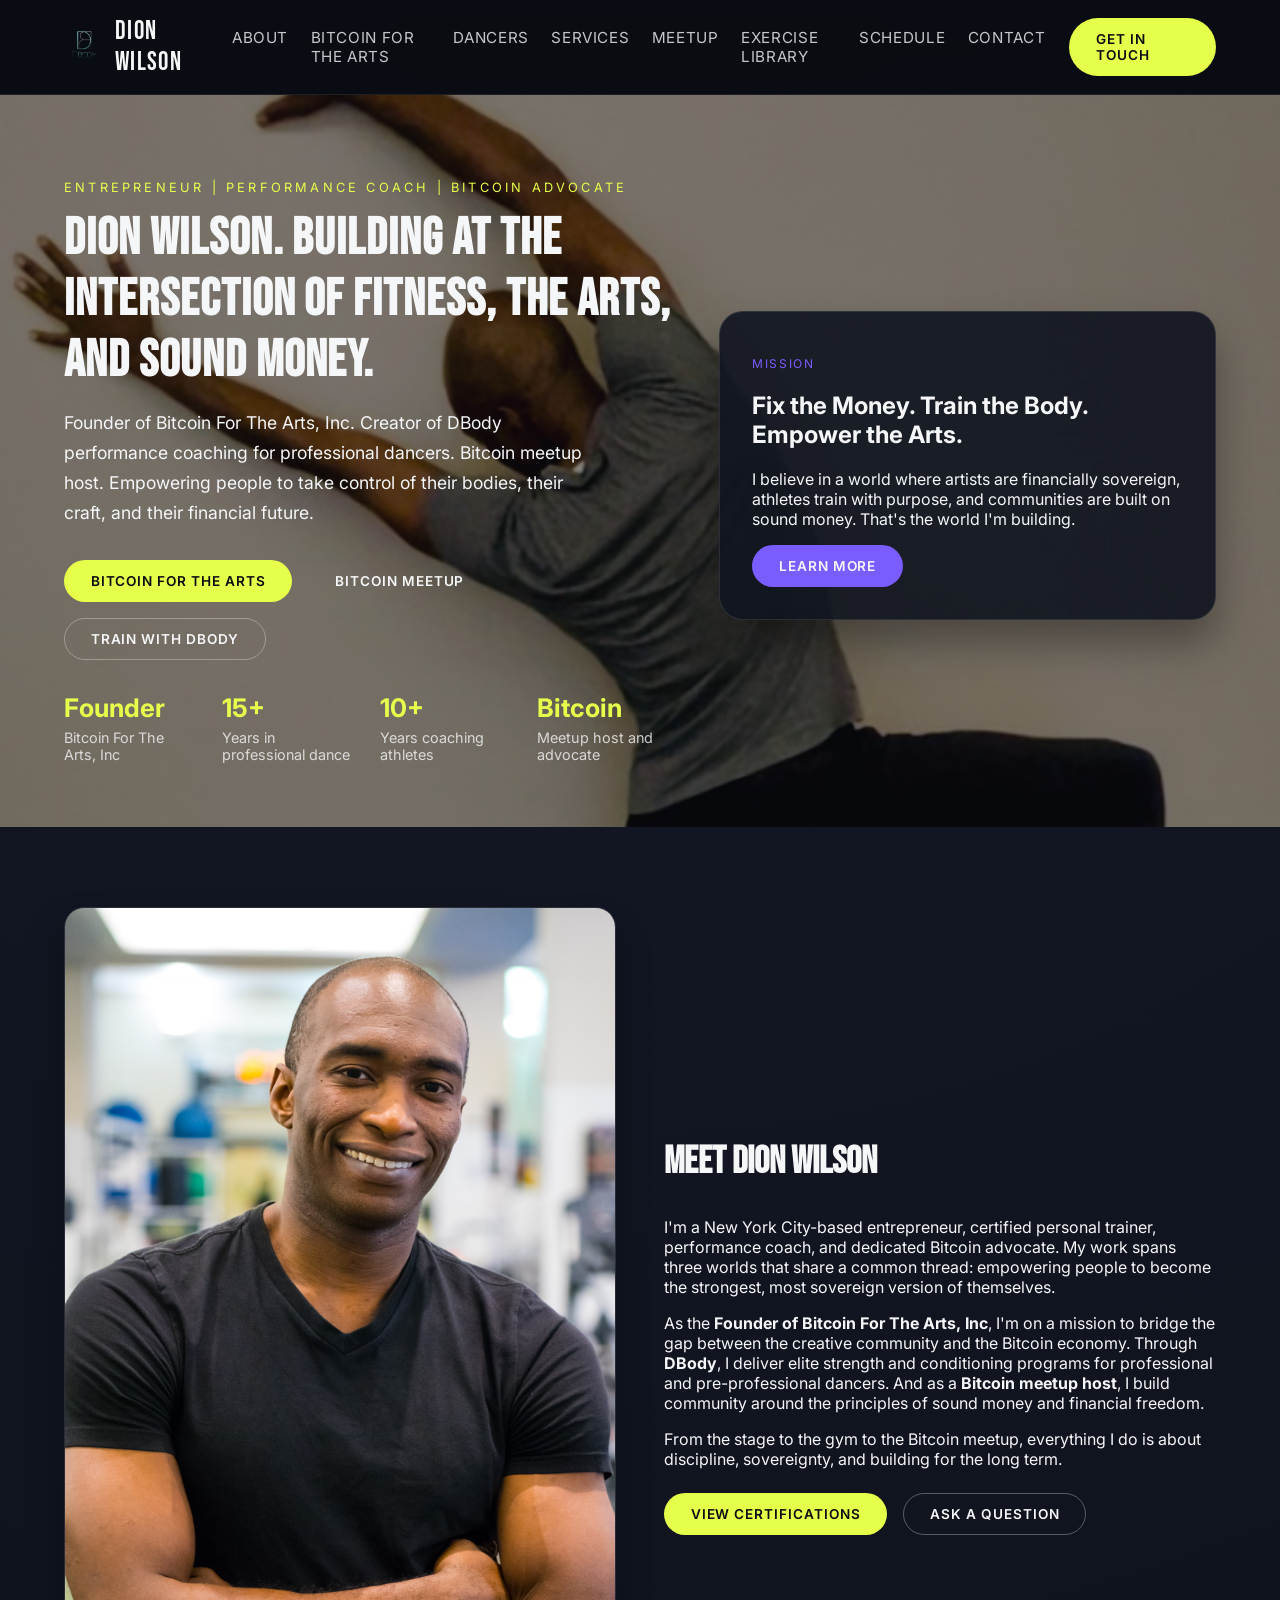
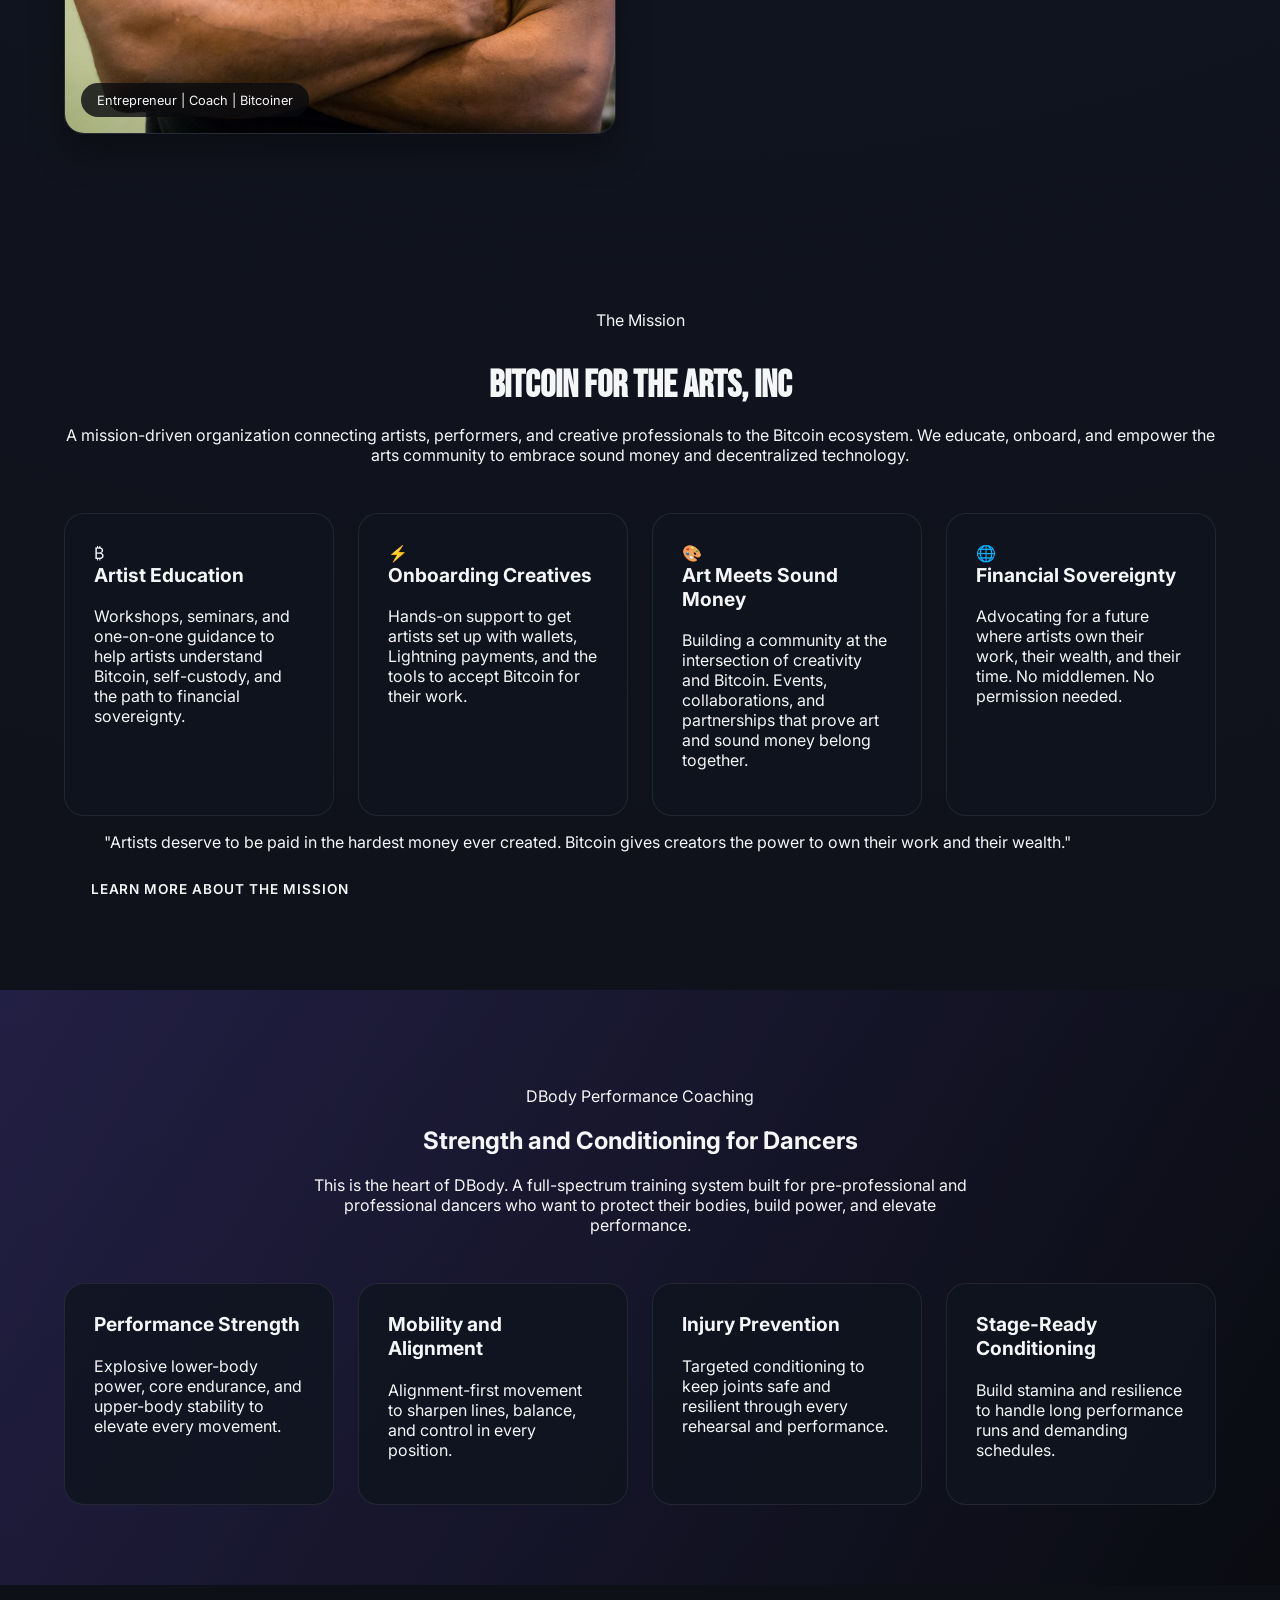
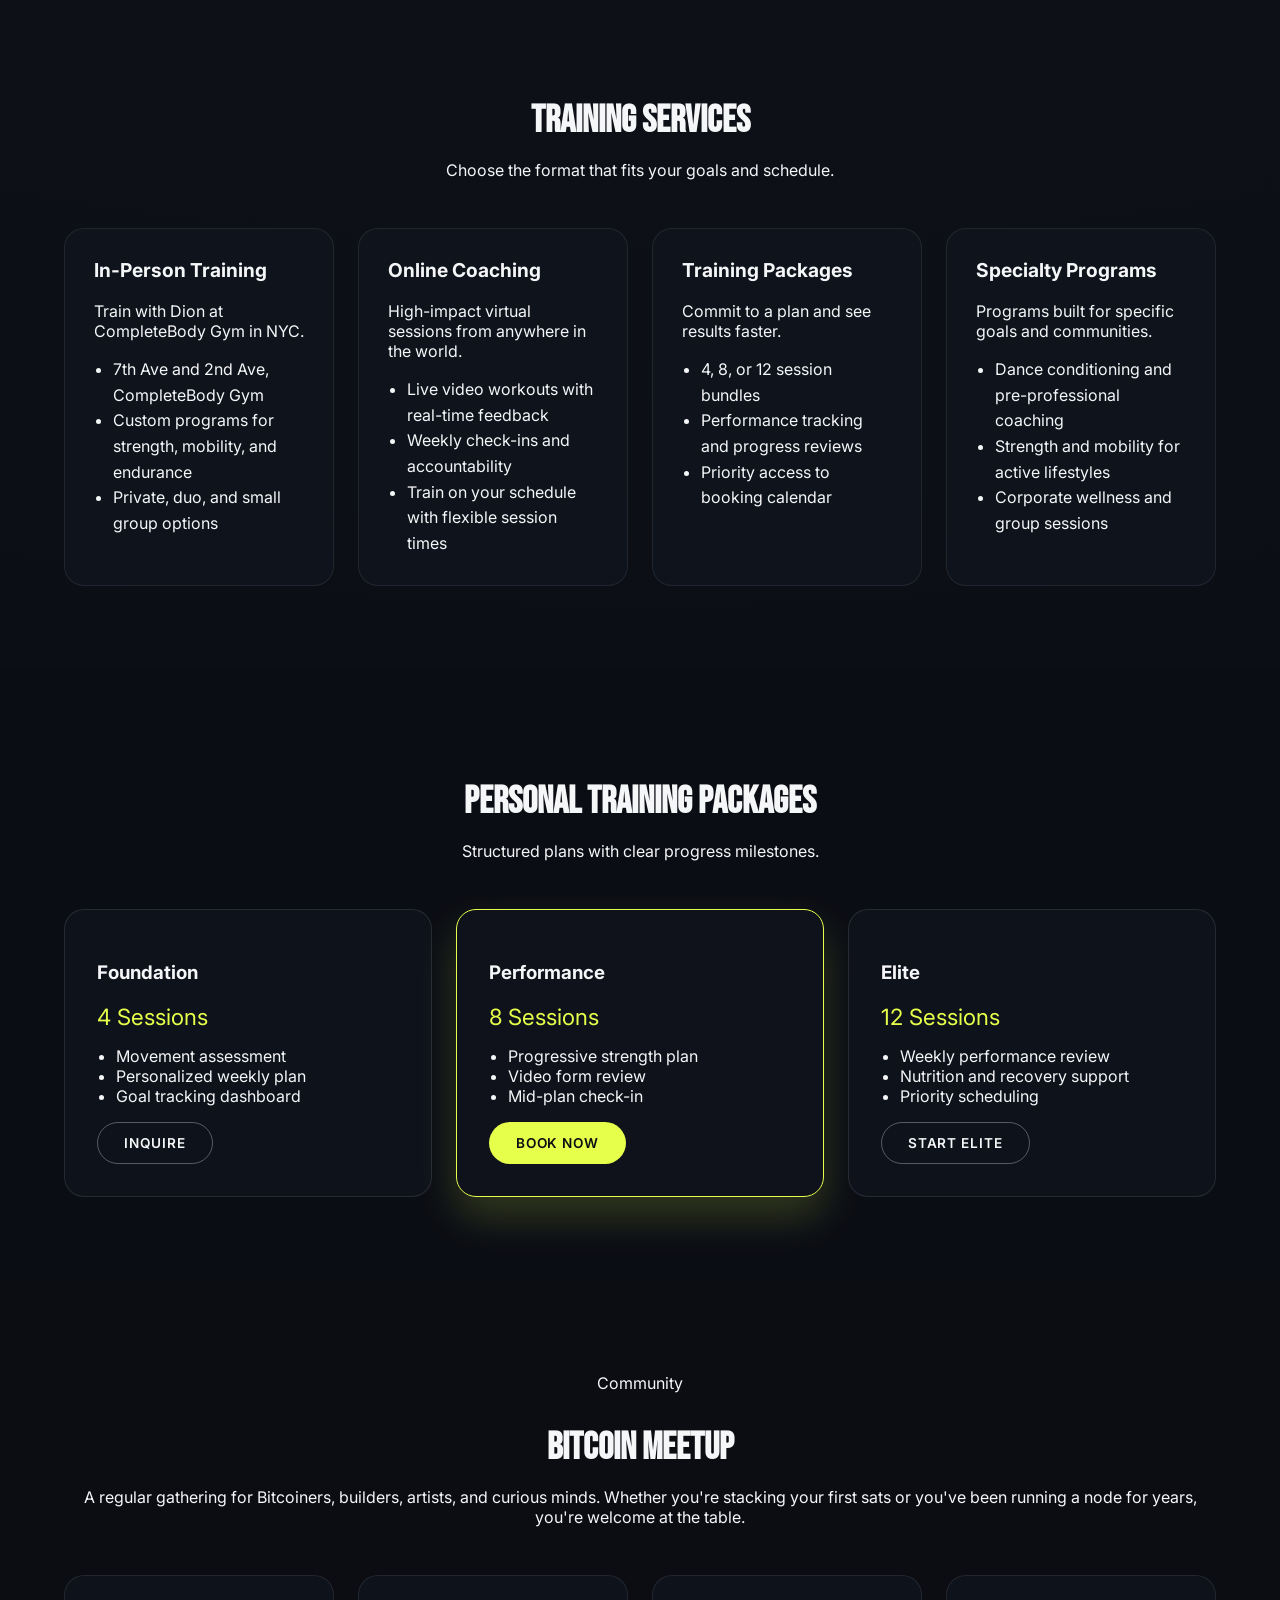
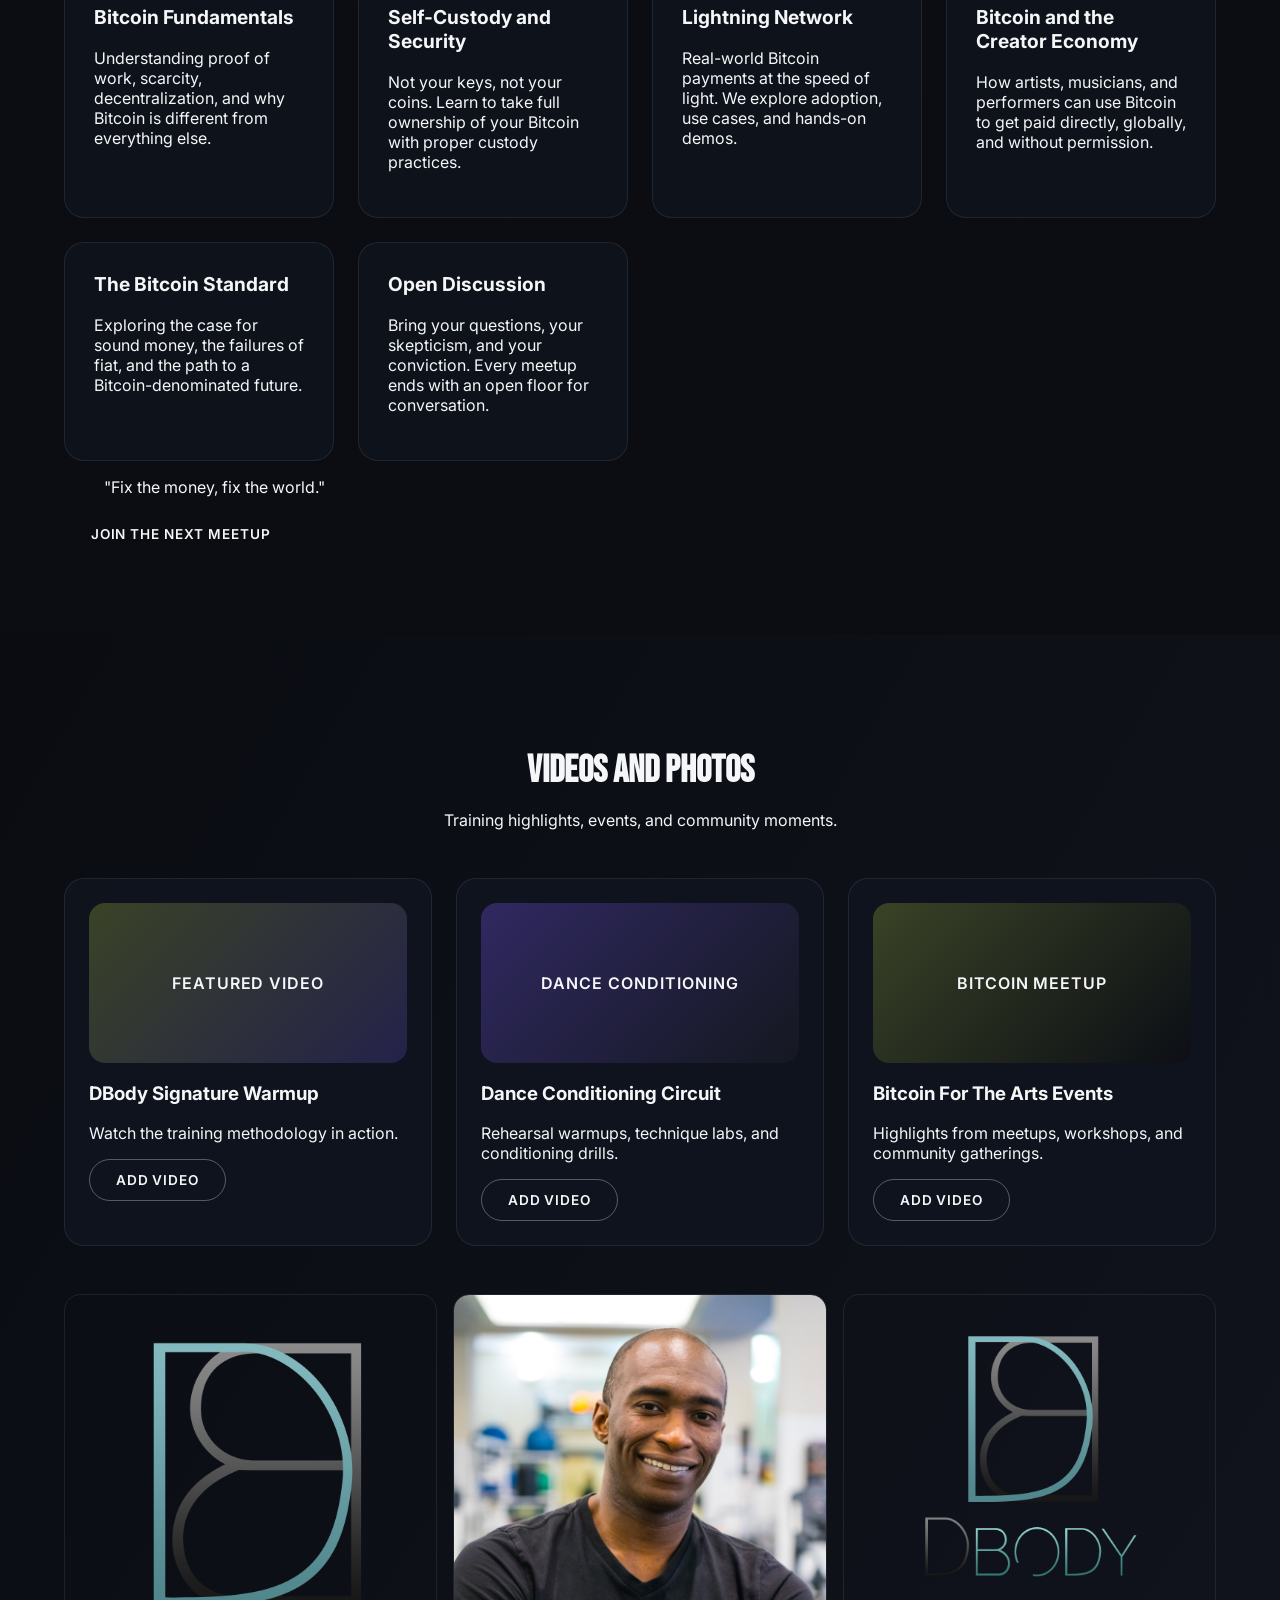
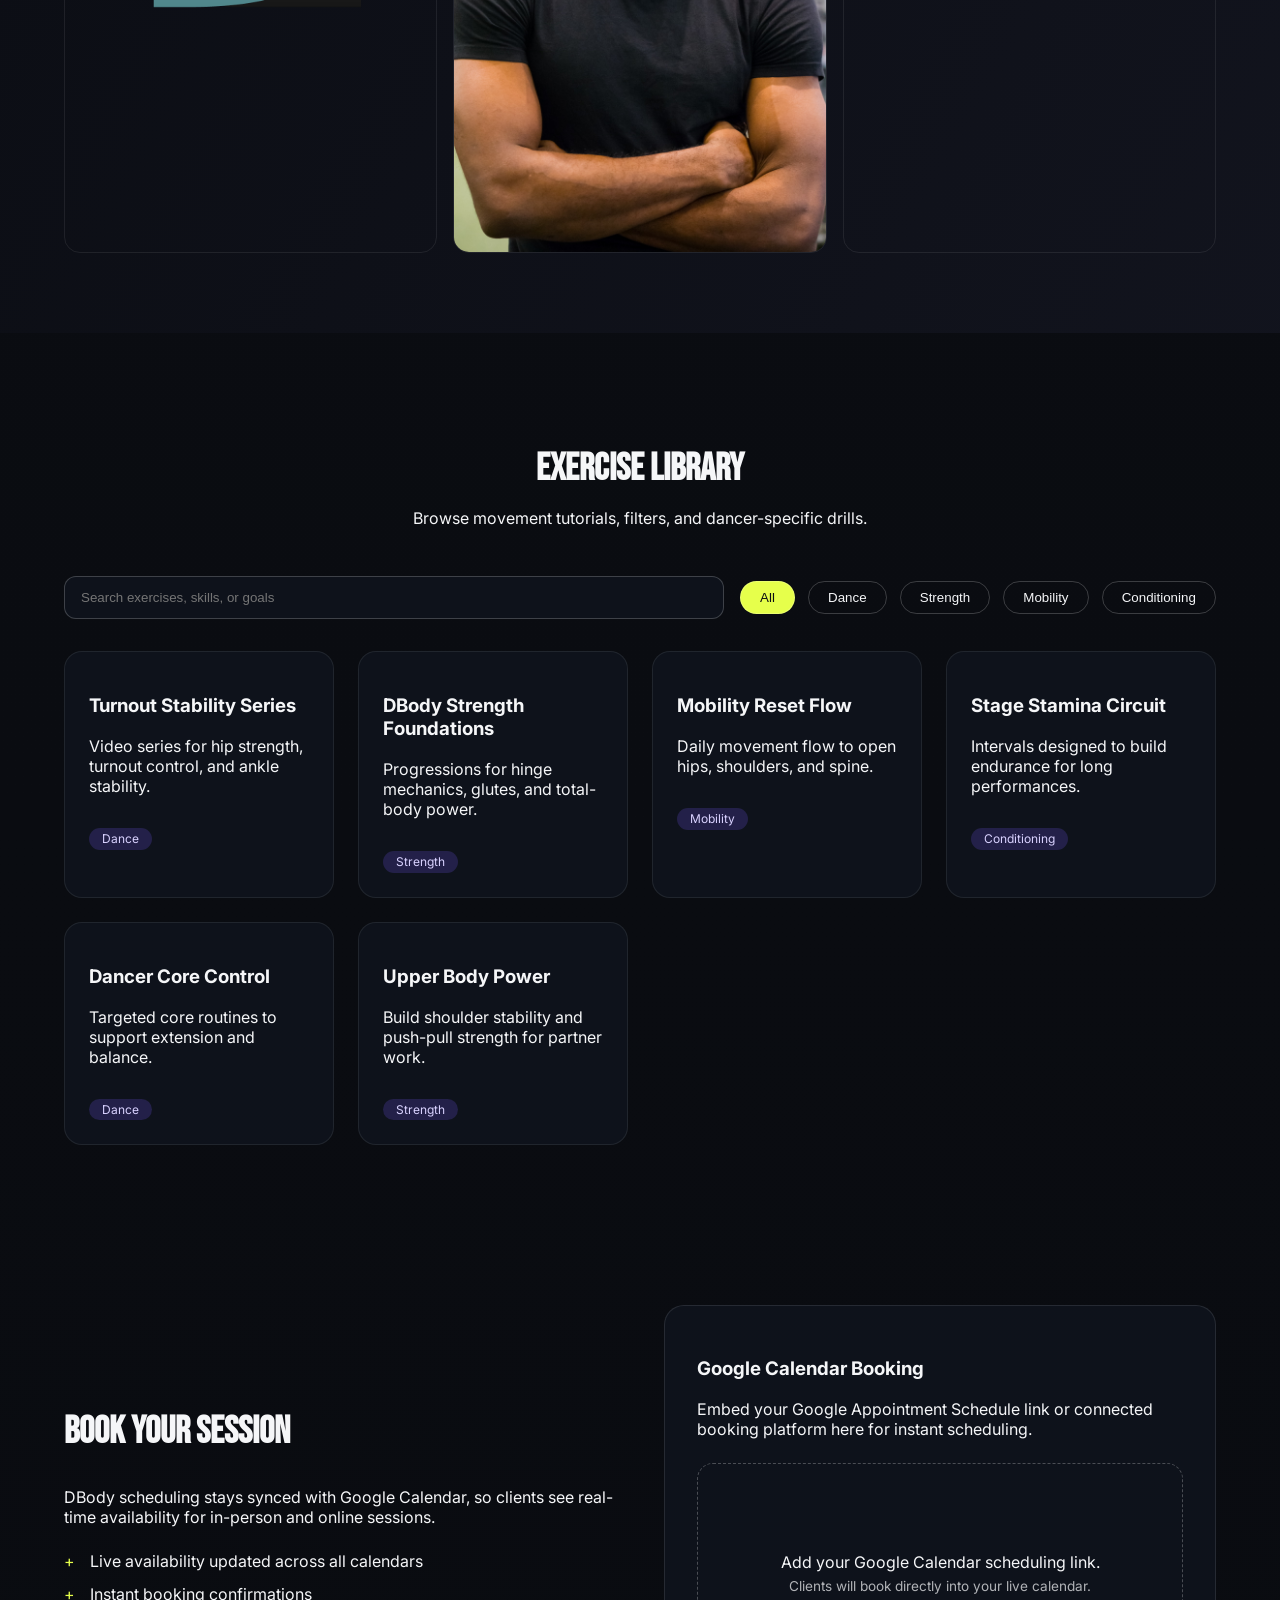
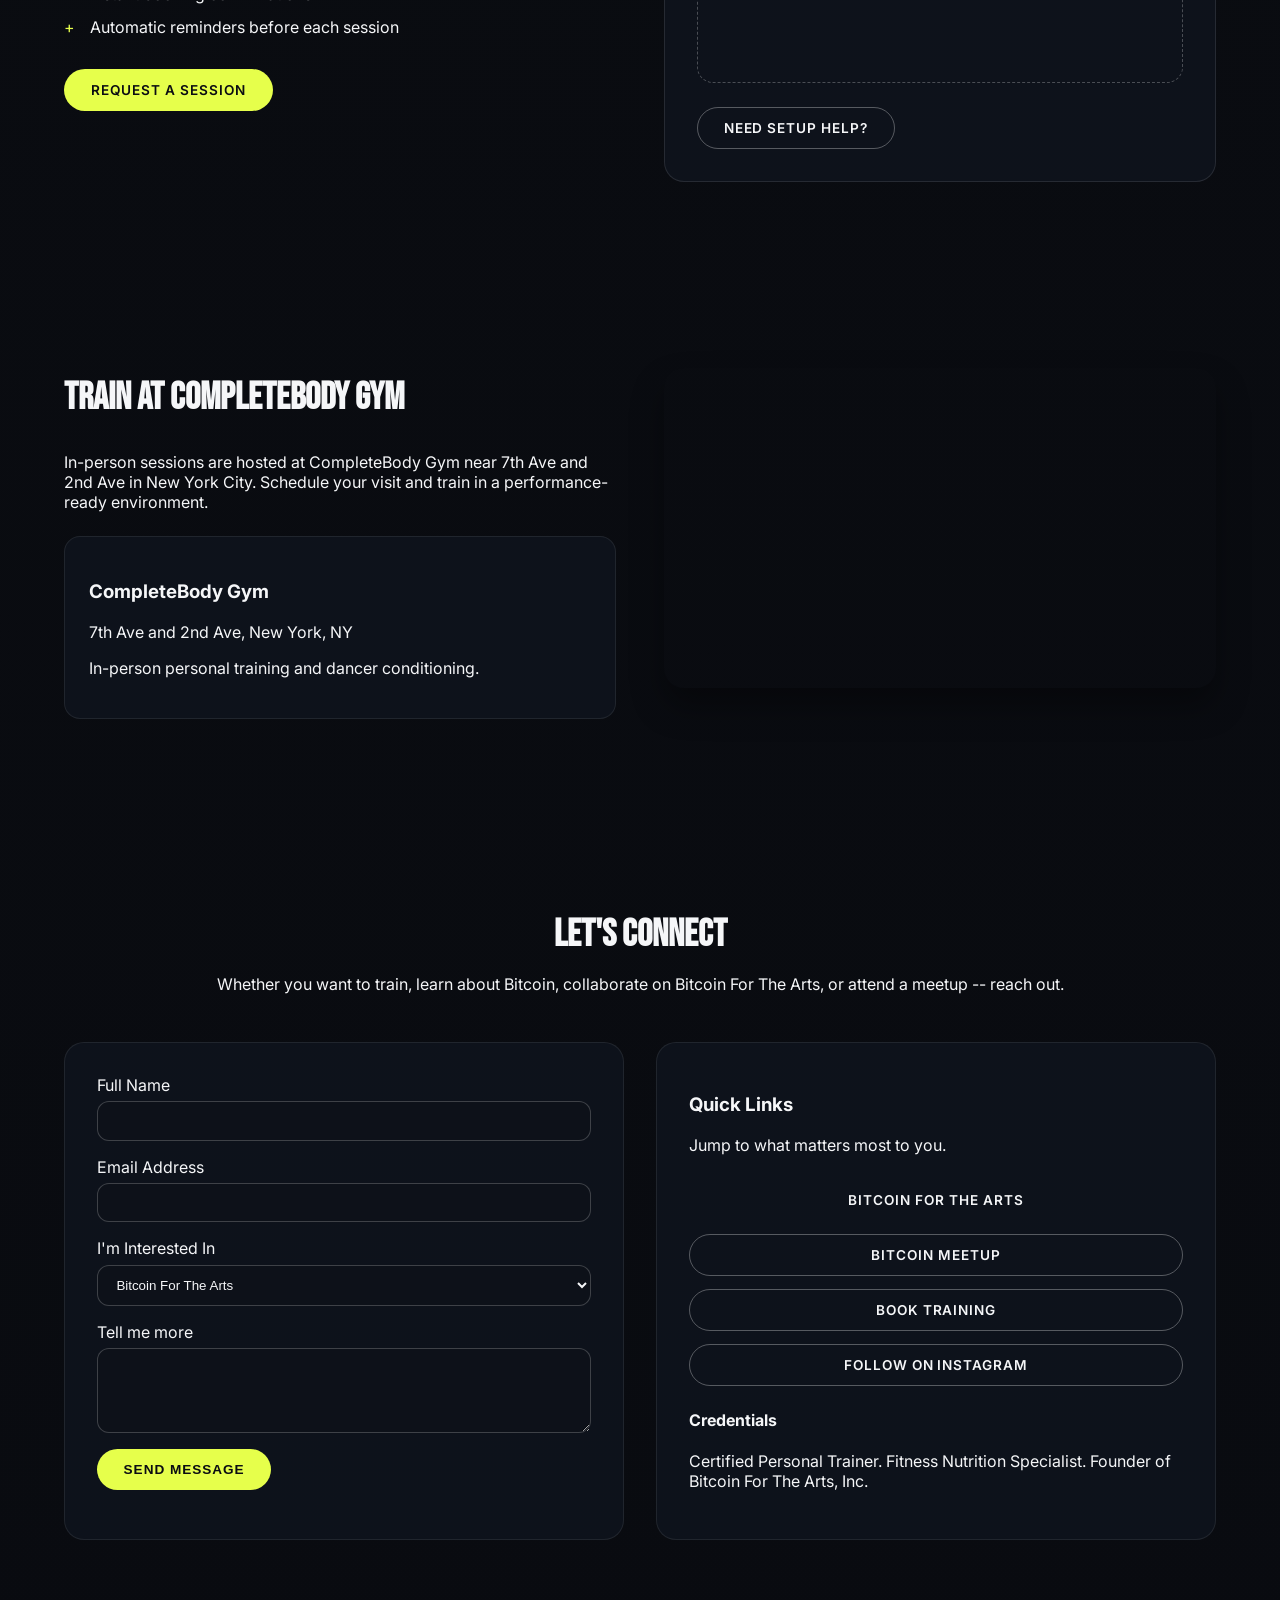
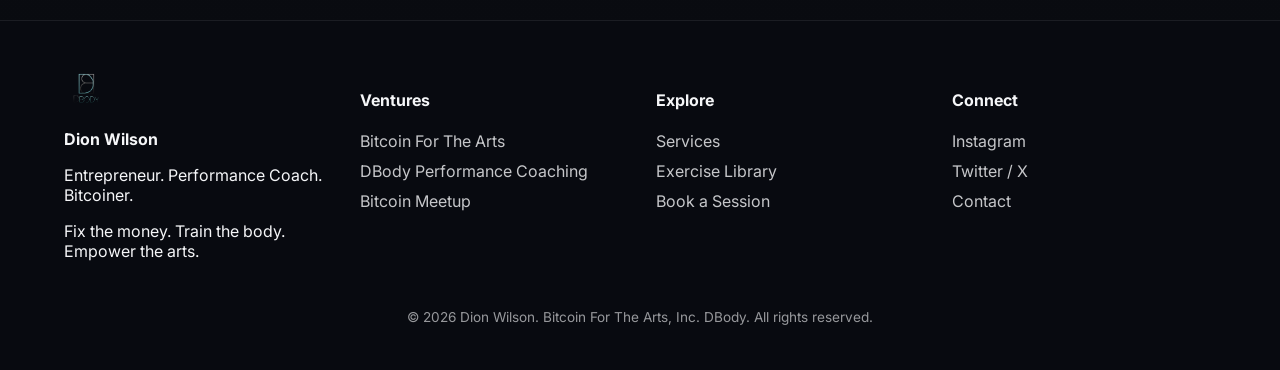
==== commit 6456afe8: "Rebuild website to showcase all three professional identities - New hero section: Entrepreneur | Per" ====
--- a/index.html
+++ b/index.html
@@ -3,87 +3,77 @@
   <head>
     <meta charset="utf-8" />
     <meta name="viewport" content="width=device-width, initial-scale=1" />
-    <title>DBody | Personal Training by Dion Wilson</title>
+    <title>Dion Wilson | Entrepreneur, Performance Coach, Bitcoin Advocate</title>
     <meta
       name="description"
-      content="DBody is the personal training brand of Dion Wilson. Book in-person and online sessions, explore the exercise library, and train with a performance-driven program for dancers."
+      content="Dion Wilson is the founder of Bitcoin For The Arts, Inc, creator of DBody performance coaching for professional dancers, and a Bitcoin meetup host in New York City. Train your body. Empower the arts. Fix the money."
     />
-    <link rel="icon" href="assets/images/DBody-logo.png" />
+    <meta name="keywords" content="Dion Wilson, Bitcoin For The Arts, DBody, personal trainer, performance coach, dancer conditioning, Bitcoin meetup, NYC, entrepreneur" />
+    <meta property="og:title" content="Dion Wilson | Entrepreneur, Performance Coach, Bitcoin Advocate" />
+    <meta property="og:description" content="Founder of Bitcoin For The Arts, Inc. Performance coach for professional dancers. Bitcoin meetup host. Building at the intersection of fitness, the arts, and sound money." />
+    <meta property="og:type" content="website" />
+    <meta property="og:url" content="https://dionwilson.com" />
+    <meta name="twitter:card" content="summary_large_image" />
+    <meta name="twitter:title" content="Dion Wilson | Entrepreneur, Performance Coach, Bitcoin Advocate" />
+    <meta name="twitter:description" content="Founder of Bitcoin For The Arts, Inc. Performance coach for professional dancers. Bitcoin meetup host." />
+    <link rel="icon" href="DBody-logo.png" />
     <link rel="stylesheet" href="styles.css" />
     <link
       rel="stylesheet"
       href="https://fonts.googleapis.com/css2?family=Bebas+Neue&family=Inter:wght@300;400;600;700&display=swap"
     />
   </head>
-  <body class="is-intro">
-    <div class="intro" id="intro">
-      <video
-        class="intro-video"
-        id="introVideo"
-        autoplay
-        muted
-        playsinline
-        preload="auto"
-        poster="assets/images/wall%20stretch.jpg"
-      >
-        <source src="assets/videos/opening.mov" type="video/quicktime" />
-      </video>
-      <div class="intro-logo" aria-hidden="true">
-        <img src="assets/images/DBody-logo.png" alt="" />
-        <h1>DBody</h1>
-        <p>Personal Training by Dion Wilson</p>
-      </div>
-      <button class="intro-play" id="introPlay" type="button">
-        Play Intro
-      </button>
-      <button class="intro-skip" id="introSkip" type="button">
-        Skip Intro
-      </button>
-    </div>
+  <body>
     <header class="site-header">
       <div class="container header-content">
         <a class="logo" href="#home">
-          <img src="assets/images/DBody-logo.png" alt="DBody logo" />
-          <span>DBody</span>
+          <img src="DBody-logo.png" alt="Dion Wilson logo" />
+          <span>Dion Wilson</span>
         </a>
         <nav class="site-nav" aria-label="Primary">
-          <button class="nav-toggle" type="button" aria-expanded="false">
+          <button class="nav-toggle" type="button" aria-expanded="false" aria-label="Toggle navigation">
             <span></span>
             <span></span>
             <span></span>
           </button>
           <ul class="nav-links">
             <li><a href="#about">About</a></li>
+            <li><a href="#bitcoin-arts">Bitcoin For The Arts</a></li>
             <li><a href="#dancers">Dancers</a></li>
-            <li><a href="#training">Training</a></li>
             <li><a href="#services">Services</a></li>
-            <li><a href="#media">Media</a></li>
+            <li><a href="#meetup">Meetup</a></li>
             <li><a href="#library">Exercise Library</a></li>
             <li><a href="#calendar">Schedule</a></li>
-            <li><a href="#location">Location</a></li>
             <li><a href="#contact">Contact</a></li>
           </ul>
         </nav>
-        <a class="btn btn-primary" href="#calendar">Book a Session</a>
+        <a class="btn btn-primary" href="#contact">Get in Touch</a>
       </div>
     </header>
 
     <main>
+      <!-- HERO -->
       <section class="hero" id="home">
         <div class="container hero-grid">
           <div class="hero-content">
-            <p class="eyebrow">Personal Training | Performance | Dancers</p>
-            <h1>Train with DBody. Move with power, control, and confidence.</h1>
+            <p class="eyebrow">Entrepreneur | Performance Coach | Bitcoin Advocate</p>
+            <h1>Dion Wilson. Building at the intersection of fitness, the arts, and sound money.</h1>
             <p class="lead">
-              Dion Wilson delivers elite personal training, online coaching, and a
-              dancer-focused conditioning program built for performance, longevity,
-              and next-level strength.
+              Founder of Bitcoin For The Arts, Inc. Creator of DBody performance
+              coaching for professional dancers. Bitcoin meetup host. Empowering
+              people to take control of their bodies, their craft, and their
+              financial future.
             </p>
             <div class="hero-actions">
-              <a class="btn btn-primary" href="#packages">View Training Packages</a>
-              <a class="btn btn-ghost" href="#library">Explore Exercise Library</a>
+              <a class="btn btn-primary" href="#bitcoin-arts">Bitcoin For The Arts</a>
+              <a class="btn btn-bitcoin" href="#meetup">Bitcoin Meetup</a>
+              <a class="btn btn-ghost" href="#dancers">Train with DBody</a>
             </div>
             <div class="stat-row">
+              <div>
+                <h3>Founder</h3>
+                <p>Bitcoin For The Arts, Inc</p>
+              </div>
               <div>
                 <h3>15+</h3>
                 <p>Years in professional dance</p>
@@ -93,42 +83,51 @@
                 <p>Years coaching athletes</p>
               </div>
               <div>
-                <h3>100%</h3>
-                <p>Customized plans</p>
+                <h3>Bitcoin</h3>
+                <p>Meetup host and advocate</p>
               </div>
             </div>
           </div>
           <div class="hero-card">
-            <p class="tag">Featured Focus</p>
-            <h2>Dance Strength and Conditioning</h2>
-            <p>
-              The signature DBody program for pre-professional and professional
-              dancers. Build explosive strength, refined alignment, and resilient
-              mobility with training designed for performance and injury prevention.
-            </p>
-            <a class="btn btn-secondary" href="#dancers">See the Dancer Track</a>
-          </div>
-        </div>
-      </section>
-
+            <p class="tag">Mission</p>
+            <h2>Fix the Money. Train the Body. Empower the Arts.</h2>
+            <p>
+              I believe in a world where artists are financially sovereign,
+              athletes train with purpose, and communities are built on sound
+              money. That's the world I'm building.
+            </p>
+            <a class="btn btn-secondary" href="#about">Learn More</a>
+          </div>
+        </div>
+      </section>
+
+      <!-- ABOUT -->
       <section class="section about" id="about">
         <div class="container split">
           <div class="image-card">
-            <img src="assets/images/fit%20headshot.JPG" alt="Dion Wilson headshot" />
-            <div class="badge">Certified Personal Trainer</div>
+            <img src="fit%20headshot.JPG" alt="Dion Wilson headshot" />
+            <div class="badge">Entrepreneur | Coach | Bitcoiner</div>
           </div>
           <div class="content">
             <h2>Meet Dion Wilson</h2>
             <p>
-              Dion Wilson is a certified personal trainer, performance coach, and
-              former professional dancer. Through DBody, he delivers functional
-              training that improves movement quality, strength, and confidence for
-              clients of all fitness levels.
-            </p>
-            <p>
-              From stage to studio, Dion brings the discipline of elite dance
-              training to every session. Clients train in-person, online, or in
-              custom performance programs with full support and accountability.
+              I'm a New York City-based entrepreneur, certified personal trainer,
+              performance coach, and dedicated Bitcoin advocate. My work spans
+              three worlds that share a common thread: empowering people to
+              become the strongest, most sovereign version of themselves.
+            </p>
+            <p>
+              As the <strong>Founder of Bitcoin For The Arts, Inc</strong>, I'm
+              on a mission to bridge the gap between the creative community and
+              the Bitcoin economy. Through <strong>DBody</strong>, I deliver
+              elite strength and conditioning programs for professional and
+              pre-professional dancers. And as a <strong>Bitcoin meetup
+              host</strong>, I build community around the principles of sound
+              money and financial freedom.
+            </p>
+            <p>
+              From the stage to the gym to the Bitcoin meetup, everything I do
+              is about discipline, sovereignty, and building for the long term.
             </p>
             <div class="cta-row">
               <a class="btn btn-primary" href="Personal%20Training%20Cert%202024.pdf">
@@ -140,104 +139,99 @@
         </div>
       </section>
 
+      <!-- BITCOIN FOR THE ARTS -->
+      <section class="section bitcoin-arts" id="bitcoin-arts">
+        <div class="container">
+          <div class="section-heading">
+            <p class="eyebrow-section">The Mission</p>
+            <h2>Bitcoin For The Arts, Inc</h2>
+            <p>
+              A mission-driven organization connecting artists, performers, and
+              creative professionals to the Bitcoin ecosystem. We educate,
+              onboard, and empower the arts community to embrace sound money
+              and decentralized technology.
+            </p>
+          </div>
+          <div class="grid cards">
+            <div class="card card-bitcoin">
+              <div class="card-icon">&#x20BF;</div>
+              <h3>Artist Education</h3>
+              <p>
+                Workshops, seminars, and one-on-one guidance to help artists
+                understand Bitcoin, self-custody, and the path to financial
+                sovereignty.
+              </p>
+            </div>
+            <div class="card card-bitcoin">
+              <div class="card-icon">&#x26A1;</div>
+              <h3>Onboarding Creatives</h3>
+              <p>
+                Hands-on support to get artists set up with wallets, Lightning
+                payments, and the tools to accept Bitcoin for their work.
+              </p>
+            </div>
+            <div class="card card-bitcoin">
+              <div class="card-icon">&#x1F3A8;</div>
+              <h3>Art Meets Sound Money</h3>
+              <p>
+                Building a community at the intersection of creativity and
+                Bitcoin. Events, collaborations, and partnerships that prove art
+                and sound money belong together.
+              </p>
+            </div>
+            <div class="card card-bitcoin">
+              <div class="card-icon">&#x1F310;</div>
+              <h3>Financial Sovereignty</h3>
+              <p>
+                Advocating for a future where artists own their work, their
+                wealth, and their time. No middlemen. No permission needed.
+              </p>
+            </div>
+          </div>
+          <div class="section-cta">
+            <blockquote class="bitcoin-quote">
+              "Artists deserve to be paid in the hardest money ever created. Bitcoin
+              gives creators the power to own their work and their wealth."
+            </blockquote>
+            <a class="btn btn-bitcoin" href="#contact">Learn More About the Mission</a>
+          </div>
+        </div>
+      </section>
+
+      <!-- DANCER COACHING -->
       <section class="section spotlight" id="dancers">
         <div class="container">
           <div class="spotlight-header">
+            <p class="eyebrow-section">DBody Performance Coaching</p>
             <h2>Strength and Conditioning for Dancers</h2>
             <p>
-              This is the heart of DBody. A full-spectrum training system built for
-              pre-professional and professional dancers who want to protect their
-              bodies, build power, and elevate performance.
+              This is the heart of DBody. A full-spectrum training system built
+              for pre-professional and professional dancers who want to protect
+              their bodies, build power, and elevate performance.
             </p>
           </div>
           <div class="grid cards">
             <div class="card">
               <h3>Performance Strength</h3>
-              <p>Explosive lower-body power, core endurance, and upper-body stability.</p>
+              <p>Explosive lower-body power, core endurance, and upper-body stability to elevate every movement.</p>
             </div>
             <div class="card">
               <h3>Mobility and Alignment</h3>
-              <p>Alignment-first movement to sharpen lines, balance, and control.</p>
+              <p>Alignment-first movement to sharpen lines, balance, and control in every position.</p>
             </div>
             <div class="card">
               <h3>Injury Prevention</h3>
-              <p>Targeted conditioning to keep joints safe through every rehearsal.</p>
+              <p>Targeted conditioning to keep joints safe and resilient through every rehearsal and performance.</p>
             </div>
             <div class="card">
               <h3>Stage-Ready Conditioning</h3>
-              <p>Build stamina and resilience to handle long performance runs.</p>
-            </div>
-          </div>
-        </div>
-      </section>
-
-      <section class="section training" id="training">
-        <div class="container">
-          <div class="section-heading">
-            <h2>Training in Action</h2>
-            <p>Real sessions, real progress, and real performance upgrades.</p>
-          </div>
-          <div class="gallery-grid">
-            <figure>
-              <img
-                src="assets/images/abby-dion-floor.jpg"
-                alt="Floor-based training session"
-                loading="lazy"
-              />
-            </figure>
-            <figure>
-              <img
-                src="assets/images/abby-magic.jpg"
-                alt="Movement coaching moment"
-                loading="lazy"
-              />
-            </figure>
-            <figure>
-              <img
-                src="assets/images/backshot1.jpg"
-                alt="Strength training back view"
-                loading="lazy"
-              />
-            </figure>
-            <figure>
-              <img
-                src="assets/images/backshot2.jpg"
-                alt="Athletic training back view"
-                loading="lazy"
-              />
-            </figure>
-            <figure>
-              <img
-                src="assets/images/dion-lunge.jpg"
-                alt="Dion Wilson coaching a lunge"
-                loading="lazy"
-              />
-            </figure>
-            <figure>
-              <img
-                src="assets/images/body-closeup.jpg"
-                alt="Focused strength work"
-                loading="lazy"
-              />
-            </figure>
-            <figure>
-              <img
-                src="assets/images/cable-pull.jpg"
-                alt="Cable pull training"
-                loading="lazy"
-              />
-            </figure>
-            <figure>
-              <img
-                src="assets/images/bosu-passe.jpg"
-                alt="Balance training on BOSU"
-                loading="lazy"
-              />
-            </figure>
-          </div>
-        </div>
-      </section>
-
+              <p>Build stamina and resilience to handle long performance runs and demanding schedules.</p>
+            </div>
+          </div>
+        </div>
+      </section>
+
+      <!-- SERVICES -->
       <section class="section services" id="services">
         <div class="container">
           <div class="section-heading">
@@ -246,15 +240,8 @@
           </div>
           <div class="grid cards">
             <div class="card">
-              <div class="card-media">
-                <img
-                  src="assets/images/class-squat.jpg"
-                  alt="In-person training session"
-                  loading="lazy"
-                />
-              </div>
               <h3>In-Person Training</h3>
-              <p>Train with Dion at CompleteBody Gym.</p>
+              <p>Train with Dion at CompleteBody Gym in NYC.</p>
               <ul>
                 <li>7th Ave and 2nd Ave, CompleteBody Gym</li>
                 <li>Custom programs for strength, mobility, and endurance</li>
@@ -262,15 +249,8 @@
               </ul>
             </div>
             <div class="card">
-              <div class="card-media">
-                <img
-                  src="assets/images/abby-dion-stretch.jpg"
-                  alt="Online coaching session"
-                  loading="lazy"
-                />
-              </div>
               <h3>Online Coaching</h3>
-              <p>High-impact virtual sessions from anywhere.</p>
+              <p>High-impact virtual sessions from anywhere in the world.</p>
               <ul>
                 <li>Live video workouts with real-time feedback</li>
                 <li>Weekly check-ins and accountability</li>
@@ -278,14 +258,7 @@
               </ul>
             </div>
             <div class="card">
-              <div class="card-media">
-                <img
-                  src="assets/images/bosu-front-lunge.jpg"
-                  alt="Personal training packages"
-                  loading="lazy"
-                />
-              </div>
-              <h3>Personal Training Packages</h3>
+              <h3>Training Packages</h3>
               <p>Commit to a plan and see results faster.</p>
               <ul>
                 <li>4, 8, or 12 session bundles</li>
@@ -294,13 +267,6 @@
               </ul>
             </div>
             <div class="card">
-              <div class="card-media">
-                <img
-                  src="assets/images/barre-reach.jpg"
-                  alt="Specialty training programs"
-                  loading="lazy"
-                />
-              </div>
               <h3>Specialty Programs</h3>
               <p>Programs built for specific goals and communities.</p>
               <ul>
@@ -313,6 +279,7 @@
         </div>
       </section>
 
+      <!-- PACKAGES -->
       <section class="section packages" id="packages">
         <div class="container">
           <div class="section-heading">
@@ -321,13 +288,6 @@
           </div>
           <div class="grid pricing">
             <article class="price-card">
-              <div class="price-media">
-                <img
-                  src="assets/images/ball-plank.jpg"
-                  alt="Foundation training package"
-                  loading="lazy"
-                />
-              </div>
               <h3>Foundation</h3>
               <p class="price">4 Sessions</p>
               <ul>
@@ -338,13 +298,6 @@
               <a class="btn btn-ghost" href="#contact">Inquire</a>
             </article>
             <article class="price-card featured">
-              <div class="price-media">
-                <img
-                  src="assets/images/back-arch.jpg"
-                  alt="Performance training package"
-                  loading="lazy"
-                />
-              </div>
               <h3>Performance</h3>
               <p class="price">8 Sessions</p>
               <ul>
@@ -355,13 +308,6 @@
               <a class="btn btn-primary" href="#calendar">Book Now</a>
             </article>
             <article class="price-card">
-              <div class="price-media">
-                <img
-                  src="assets/images/bosu-deep-lunge.jpg"
-                  alt="Elite training package"
-                  loading="lazy"
-                />
-              </div>
               <h3>Elite</h3>
               <p class="price">12 Sessions</p>
               <ul>
@@ -375,18 +321,59 @@
         </div>
       </section>
 
+      <!-- BITCOIN MEETUP -->
+      <section class="section meetup" id="meetup">
+        <div class="container">
+          <div class="section-heading">
+            <p class="eyebrow-section">Community</p>
+            <h2>Bitcoin Meetup</h2>
+            <p>
+              A regular gathering for Bitcoiners, builders, artists, and curious
+              minds. Whether you're stacking your first sats or you've been
+              running a node for years, you're welcome at the table.
+            </p>
+          </div>
+          <div class="grid cards meetup-cards">
+            <div class="card card-bitcoin">
+              <h3>Bitcoin Fundamentals</h3>
+              <p>Understanding proof of work, scarcity, decentralization, and why Bitcoin is different from everything else.</p>
+            </div>
+            <div class="card card-bitcoin">
+              <h3>Self-Custody and Security</h3>
+              <p>Not your keys, not your coins. Learn to take full ownership of your Bitcoin with proper custody practices.</p>
+            </div>
+            <div class="card card-bitcoin">
+              <h3>Lightning Network</h3>
+              <p>Real-world Bitcoin payments at the speed of light. We explore adoption, use cases, and hands-on demos.</p>
+            </div>
+            <div class="card card-bitcoin">
+              <h3>Bitcoin and the Creator Economy</h3>
+              <p>How artists, musicians, and performers can use Bitcoin to get paid directly, globally, and without permission.</p>
+            </div>
+            <div class="card card-bitcoin">
+              <h3>The Bitcoin Standard</h3>
+              <p>Exploring the case for sound money, the failures of fiat, and the path to a Bitcoin-denominated future.</p>
+            </div>
+            <div class="card card-bitcoin">
+              <h3>Open Discussion</h3>
+              <p>Bring your questions, your skepticism, and your conviction. Every meetup ends with an open floor for conversation.</p>
+            </div>
+          </div>
+          <div class="section-cta">
+            <blockquote class="bitcoin-quote">
+              "Fix the money, fix the world."
+            </blockquote>
+            <a class="btn btn-bitcoin" href="#contact">Join the Next Meetup</a>
+          </div>
+        </div>
+      </section>
+
+      <!-- MEDIA -->
       <section class="section media" id="media">
         <div class="container">
-          <div class="section-banner">
-            <img
-              src="assets/images/abby-dion-lunge.jpg"
-              alt="DBody training highlight banner"
-              loading="lazy"
-            />
-          </div>
           <div class="section-heading">
             <h2>Videos and Photos</h2>
-            <p>Post new training highlights, class clips, and success stories.</p>
+            <p>Training highlights, events, and community moments.</p>
           </div>
           <div class="media-grid">
             <div class="video-card">
@@ -394,95 +381,42 @@
                 <span>Featured Video</span>
               </div>
               <h3>DBody Signature Warmup</h3>
-              <p>Upload your YouTube or Vimeo link here for instant playback.</p>
+              <p>Watch the training methodology in action.</p>
               <a class="btn btn-ghost" href="#contact">Add Video</a>
             </div>
             <div class="video-card">
               <div class="video-thumb alt">
-                <span>Class Highlight</span>
+                <span>Dance Conditioning</span>
               </div>
               <h3>Dance Conditioning Circuit</h3>
-              <p>Share rehearsal warmups, technique labs, and conditioning drills.</p>
+              <p>Rehearsal warmups, technique labs, and conditioning drills.</p>
               <a class="btn btn-ghost" href="#contact">Add Video</a>
             </div>
             <div class="video-card">
               <div class="video-thumb alt-2">
-                <span>Client Story</span>
-              </div>
-              <h3>Transformation Spotlight</h3>
-              <p>Post client wins to inspire your community.</p>
+                <span>Bitcoin Meetup</span>
+              </div>
+              <h3>Bitcoin For The Arts Events</h3>
+              <p>Highlights from meetups, workshops, and community gatherings.</p>
               <a class="btn btn-ghost" href="#contact">Add Video</a>
             </div>
           </div>
 
           <div class="photo-gallery">
             <figure>
-              <img
-                src="assets/images/DB.png"
-                alt="DBody training session"
-                loading="lazy"
-              />
+              <img src="DB.png" alt="DBody training session" />
             </figure>
             <figure>
-              <img
-                src="assets/images/fit%20headshot.JPG"
-                alt="Dion Wilson in the studio"
-                loading="lazy"
-              />
+              <img src="fit%20headshot.JPG" alt="Dion Wilson" />
             </figure>
             <figure>
-              <img
-                src="assets/images/class-bridge.jpg"
-                alt="Class training bridge drill"
-                loading="lazy"
-              />
+              <img src="DBody-logo.png" alt="DBody branding" />
             </figure>
-            <figure>
-              <img
-                src="assets/images/class-squat.jpg"
-                alt="Group training squat work"
-                loading="lazy"
-              />
-            </figure>
-            <figure>
-              <img
-                src="assets/images/city-lunge.jpg"
-                alt="Outdoor lunge training"
-                loading="lazy"
-              />
-            </figure>
-            <figure>
-              <img
-                src="assets/images/band-pulse.jpg"
-                alt="Resistance band pulse drill"
-                loading="lazy"
-              />
-            </figure>
-            <figure>
-              <img
-                src="assets/images/bosu-squat-zg.jpg"
-                alt="BOSU squat training"
-                loading="lazy"
-              />
-            </figure>
-            <figure>
-              <img
-                src="assets/images/cable-balance.jpg"
-                alt="Cable balance training"
-                loading="lazy"
-              />
-            </figure>
-            <figure>
-              <img
-                src="assets/images/bar-arebes.jpg"
-                alt="Barre arabesque practice"
-                loading="lazy"
-              />
-            </figure>
-          </div>
-        </div>
-      </section>
-
+          </div>
+        </div>
+      </section>
+
+      <!-- EXERCISE LIBRARY -->
       <section class="section library" id="library">
         <div class="container">
           <div class="section-heading">
@@ -549,6 +483,7 @@
         </div>
       </section>
 
+      <!-- SCHEDULE -->
       <section class="section calendar" id="calendar">
         <div class="container split">
           <div class="content">
@@ -571,7 +506,6 @@
               platform here for instant scheduling.
             </p>
             <div class="calendar-embed">
-              <!-- Replace the placeholder with your Google Appointment Schedule embed. -->
               <div class="placeholder">
                 <p>Add your Google Calendar scheduling link.</p>
                 <p class="small">Clients will book directly into your live calendar.</p>
@@ -582,6 +516,7 @@
         </div>
       </section>
 
+      <!-- LOCATION -->
       <section class="section location" id="location">
         <div class="container split">
           <div class="content">
@@ -608,11 +543,15 @@
         </div>
       </section>
 
+      <!-- CONTACT -->
       <section class="section contact" id="contact">
         <div class="container">
           <div class="section-heading">
-            <h2>Start Training with DBody</h2>
-            <p>Ready for a stronger, more capable body? Reach out today.</p>
+            <h2>Let's Connect</h2>
+            <p>
+              Whether you want to train, learn about Bitcoin, collaborate on
+              Bitcoin For The Arts, or attend a meetup -- reach out.
+            </p>
           </div>
           <div class="grid contact-grid">
             <form class="contact-form">
@@ -625,34 +564,38 @@
                 <input id="email" name="email" type="email" required />
               </div>
               <div class="field">
-                <label for="goal">Primary Goal</label>
+                <label for="goal">I'm Interested In</label>
                 <select id="goal" name="goal">
-                  <option>Dance performance</option>
+                  <option>Bitcoin For The Arts</option>
+                  <option>Bitcoin Meetup</option>
+                  <option>Dance performance coaching</option>
                   <option>Strength and conditioning</option>
                   <option>Online coaching</option>
                   <option>In-person training</option>
+                  <option>Speaking or collaboration</option>
                   <option>Other</option>
                 </select>
               </div>
               <div class="field">
-                <label for="message">Tell us what you need</label>
+                <label for="message">Tell me more</label>
                 <textarea id="message" name="message" rows="4"></textarea>
               </div>
-              <button class="btn btn-primary" type="submit">Send Inquiry</button>
+              <button class="btn btn-primary" type="submit">Send Message</button>
             </form>
             <div class="contact-card">
               <h3>Quick Links</h3>
-              <p>Send your latest video, get a package recommendation, or ask about scheduling.</p>
+              <p>Jump to what matters most to you.</p>
               <div class="cta-stack">
-                <a class="btn btn-ghost" href="#calendar">View Availability</a>
-                <a class="btn btn-ghost" href="#media">Add Video</a>
+                <a class="btn btn-bitcoin" href="#bitcoin-arts">Bitcoin For The Arts</a>
+                <a class="btn btn-ghost" href="#meetup">Bitcoin Meetup</a>
+                <a class="btn btn-ghost" href="#calendar">Book Training</a>
                 <a class="btn btn-ghost" href="https://www.instagram.com/bodybydion/">
                   Follow on Instagram
                 </a>
               </div>
               <div class="credentials">
                 <h4>Credentials</h4>
-                <p>Certified Personal Trainer and Fitness Nutrition Specialist.</p>
+                <p>Certified Personal Trainer. Fitness Nutrition Specialist. Founder of Bitcoin For The Arts, Inc.</p>
               </div>
             </div>
           </div>
@@ -662,9 +605,19 @@
 
     <footer class="site-footer">
       <div class="container footer-content">
+        <div class="footer-brand">
+          <img src="DBody-logo.png" alt="DBody logo" />
+          <p><strong>Dion Wilson</strong></p>
+          <p>Entrepreneur. Performance Coach. Bitcoiner.</p>
+          <p class="footer-tagline">Fix the money. Train the body. Empower the arts.</p>
+        </div>
         <div>
-          <img src="assets/images/DBody-logo.png" alt="DBody logo" />
-          <p>DBody by Dion Wilson. Train with purpose.</p>
+          <h4>Ventures</h4>
+          <ul>
+            <li><a href="#bitcoin-arts">Bitcoin For The Arts</a></li>
+            <li><a href="#dancers">DBody Performance Coaching</a></li>
+            <li><a href="#meetup">Bitcoin Meetup</a></li>
+          </ul>
         </div>
         <div>
           <h4>Explore</h4>
@@ -678,11 +631,12 @@
           <h4>Connect</h4>
           <ul>
             <li><a href="https://www.instagram.com/bodybydion/">Instagram</a></li>
+            <li><a href="https://x.com/DionWilson">Twitter / X</a></li>
             <li><a href="#contact">Contact</a></li>
           </ul>
         </div>
       </div>
-      <p class="legal">(c) 2026 DBody. All rights reserved.</p>
+      <p class="legal">&copy; 2026 Dion Wilson. Bitcoin For The Arts, Inc. DBody. All rights reserved.</p>
     </footer>
 
     <script src="script.js"></script>
--- a/styles.css
+++ b/styles.css
@@ -273,14 +273,14 @@
 @keyframes logoFlyDesktop {
   0% {
     opacity: 0;
-    transform: translateZ(-520px) scale(0.4);
+    transform: translateZ(-600px) scale(0.35);
   }
   60% {
     opacity: 1;
   }
   100% {
     opacity: 1;
-    transform: translateZ(200px) scale(1.65);
+    transform: translateZ(320px) scale(2.1);
   }
 }
 
@@ -869,4 +869,12 @@
   .intro.show-logo .intro-logo {
     animation-name: logoFlyDesktop;
   }
-}
+
+  .intro-logo img {
+    width: 160px;
+  }
+
+  .intro-logo h1 {
+    font-size: clamp(3.4rem, 6vw, 5.2rem);
+  }
+}
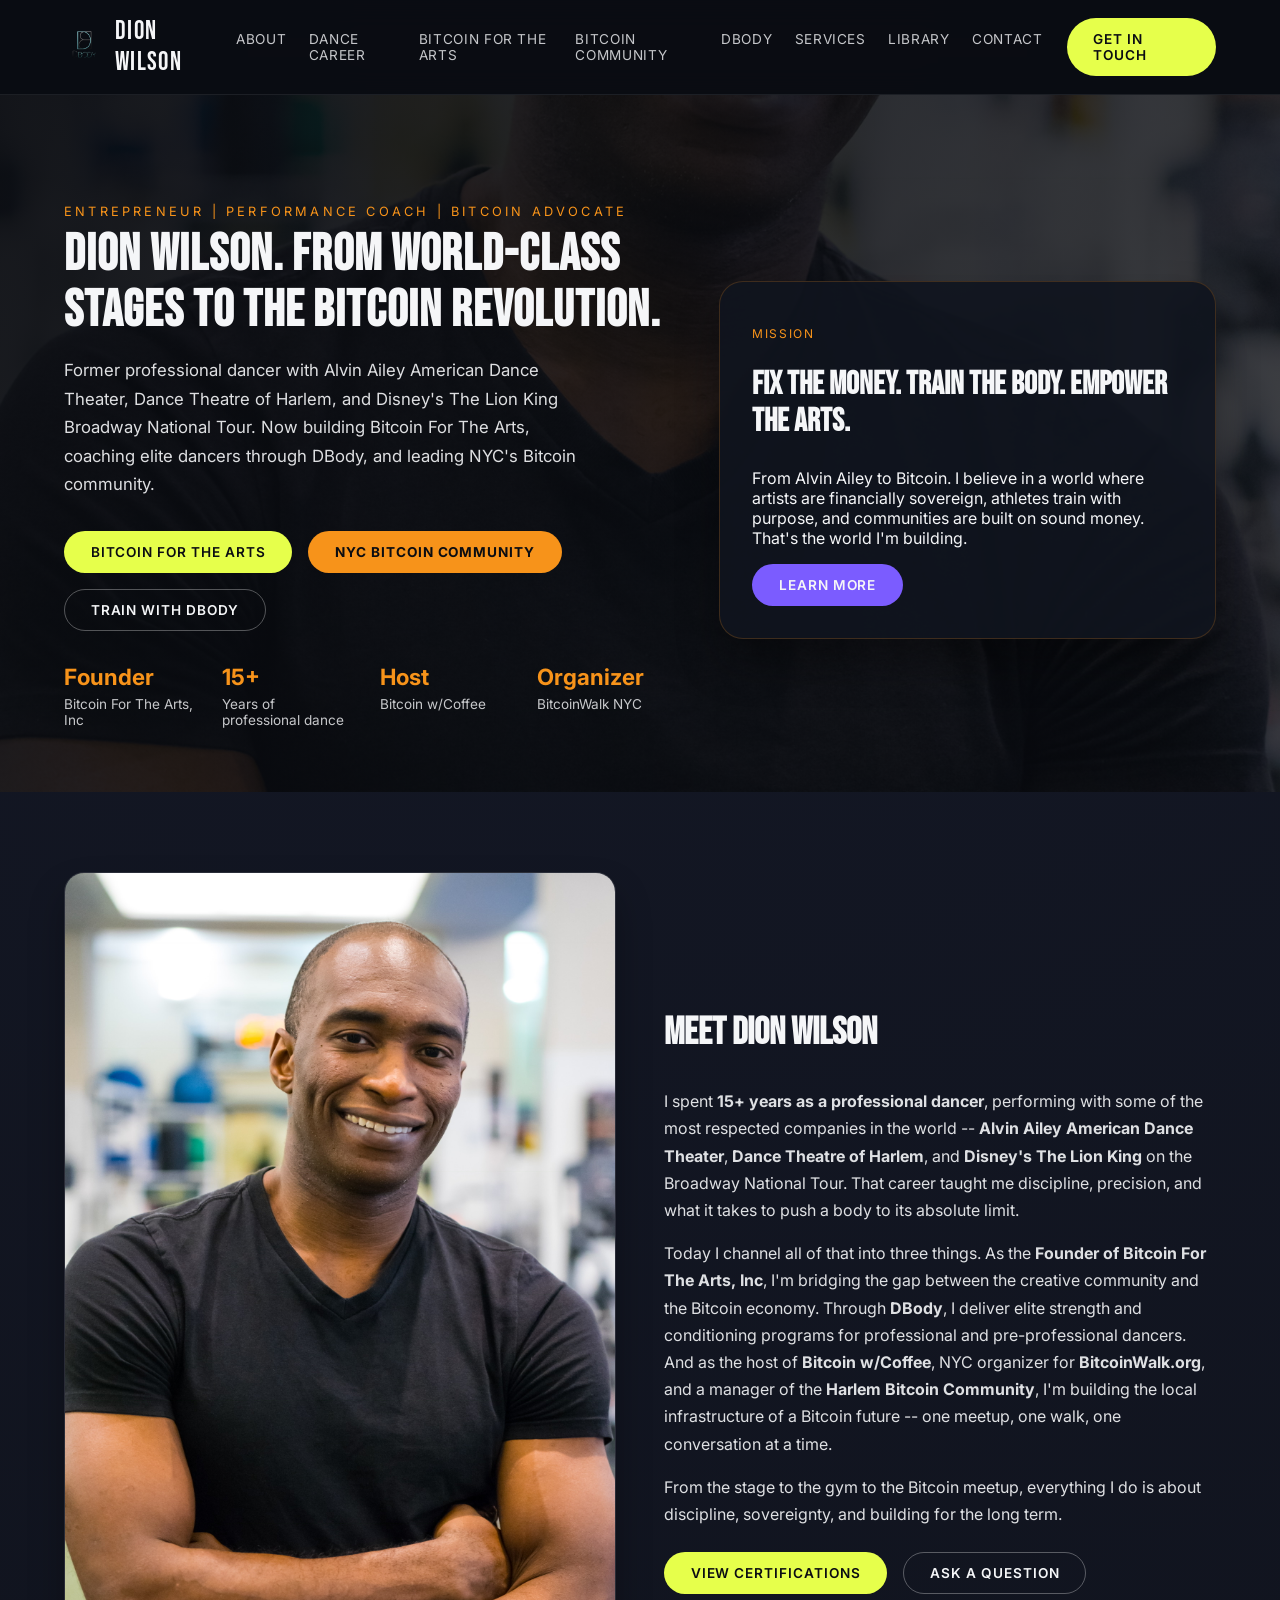
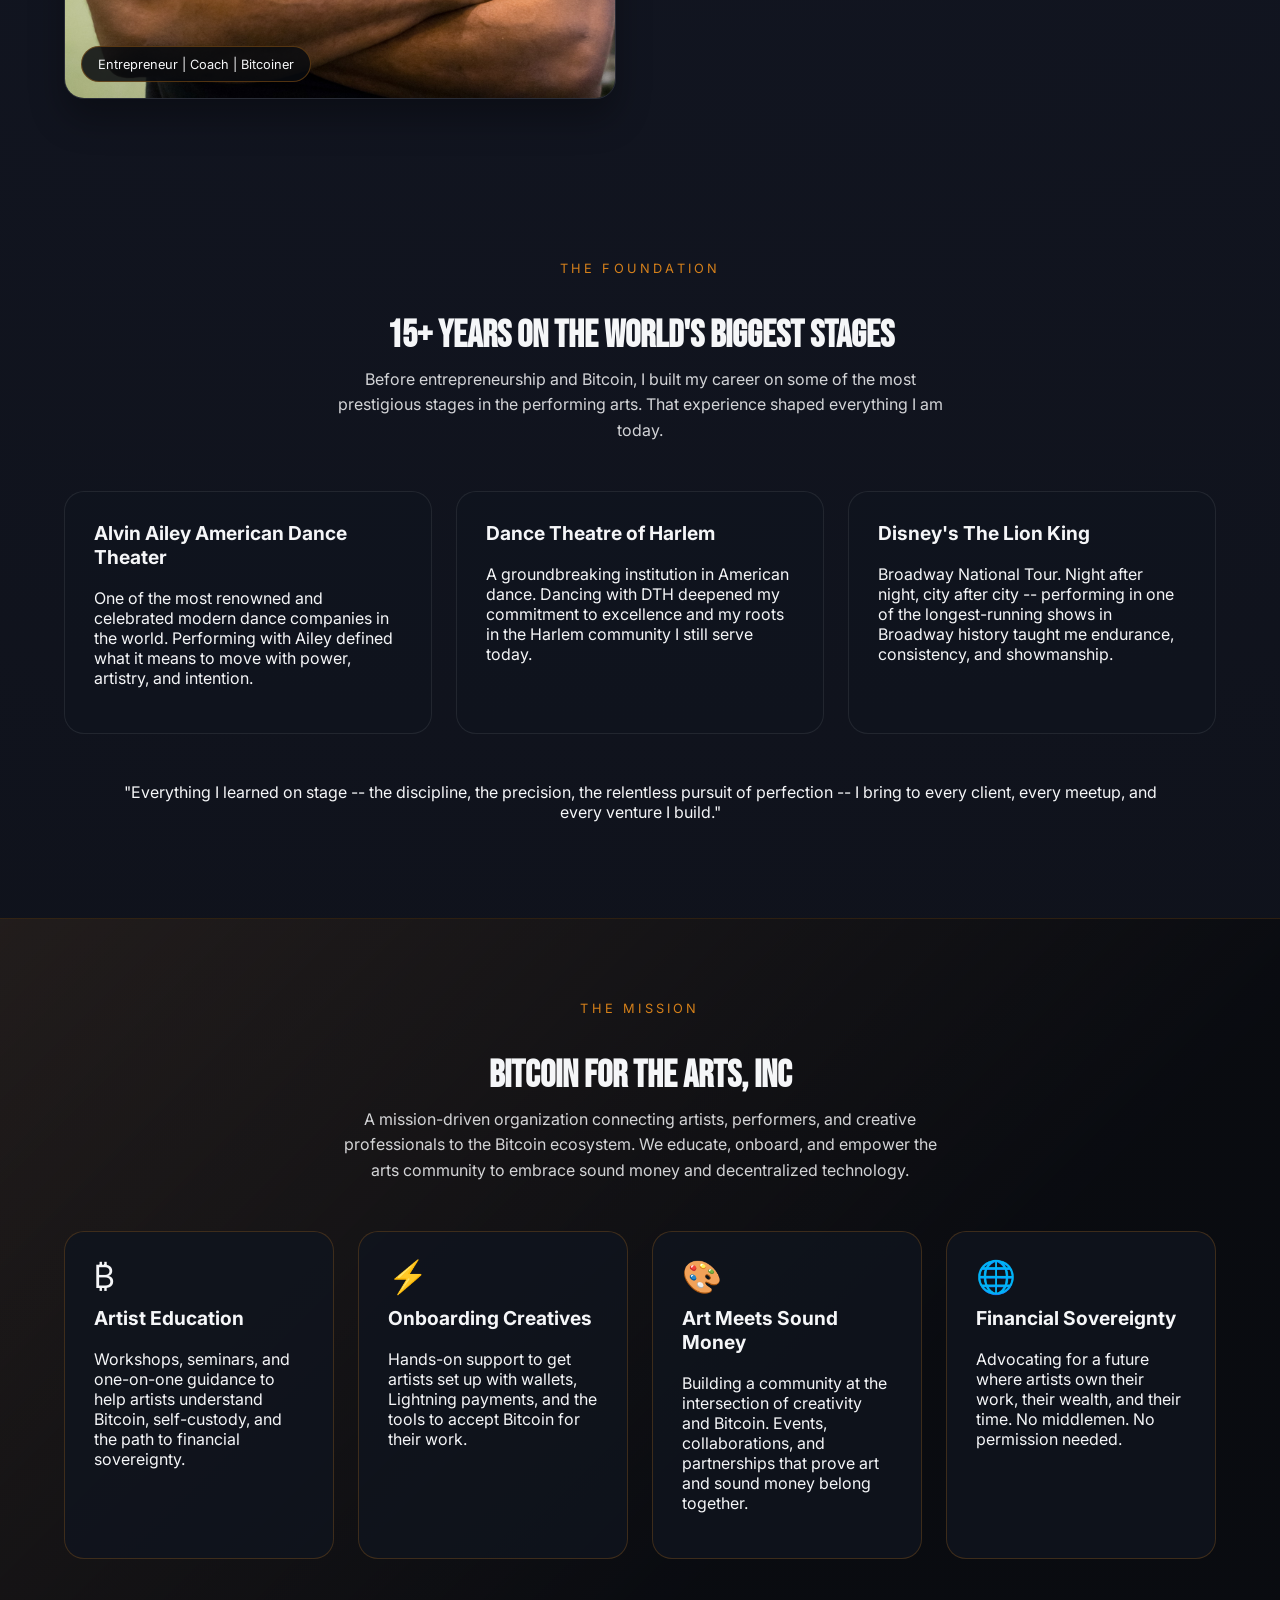
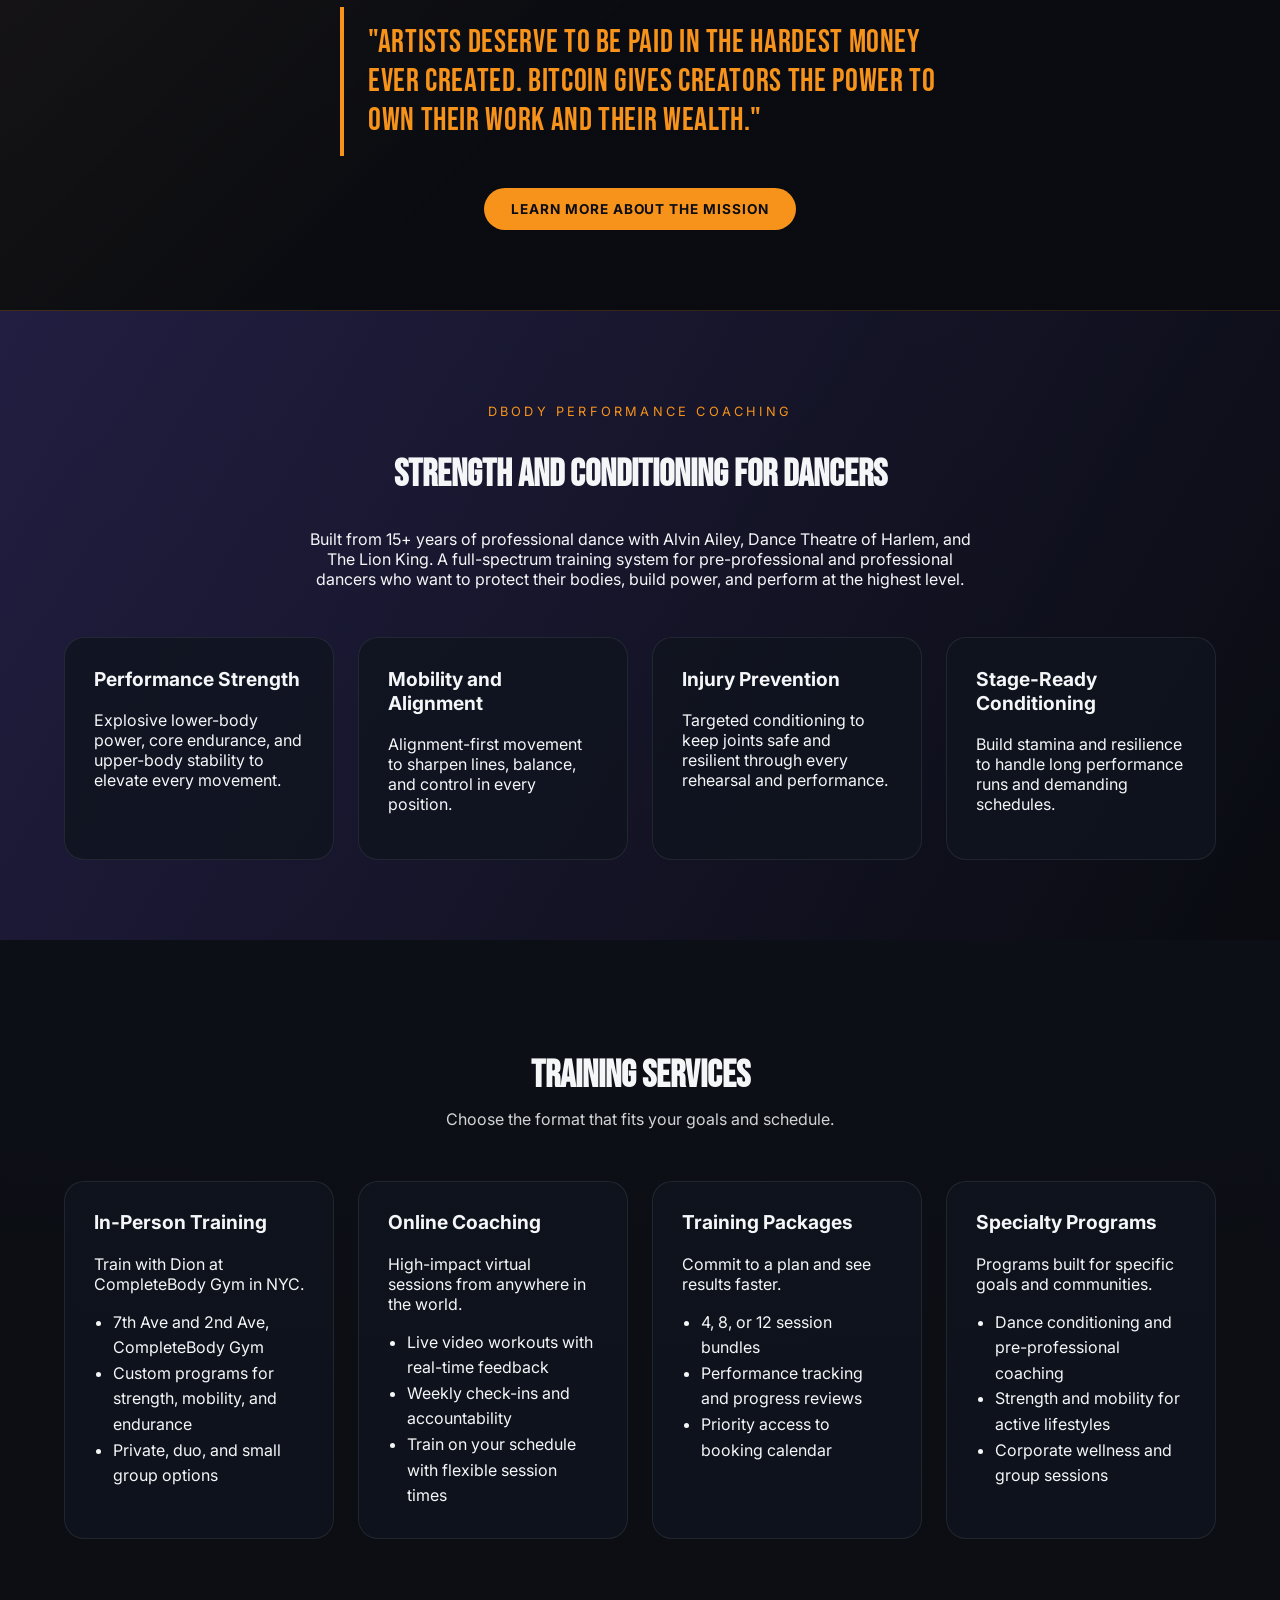
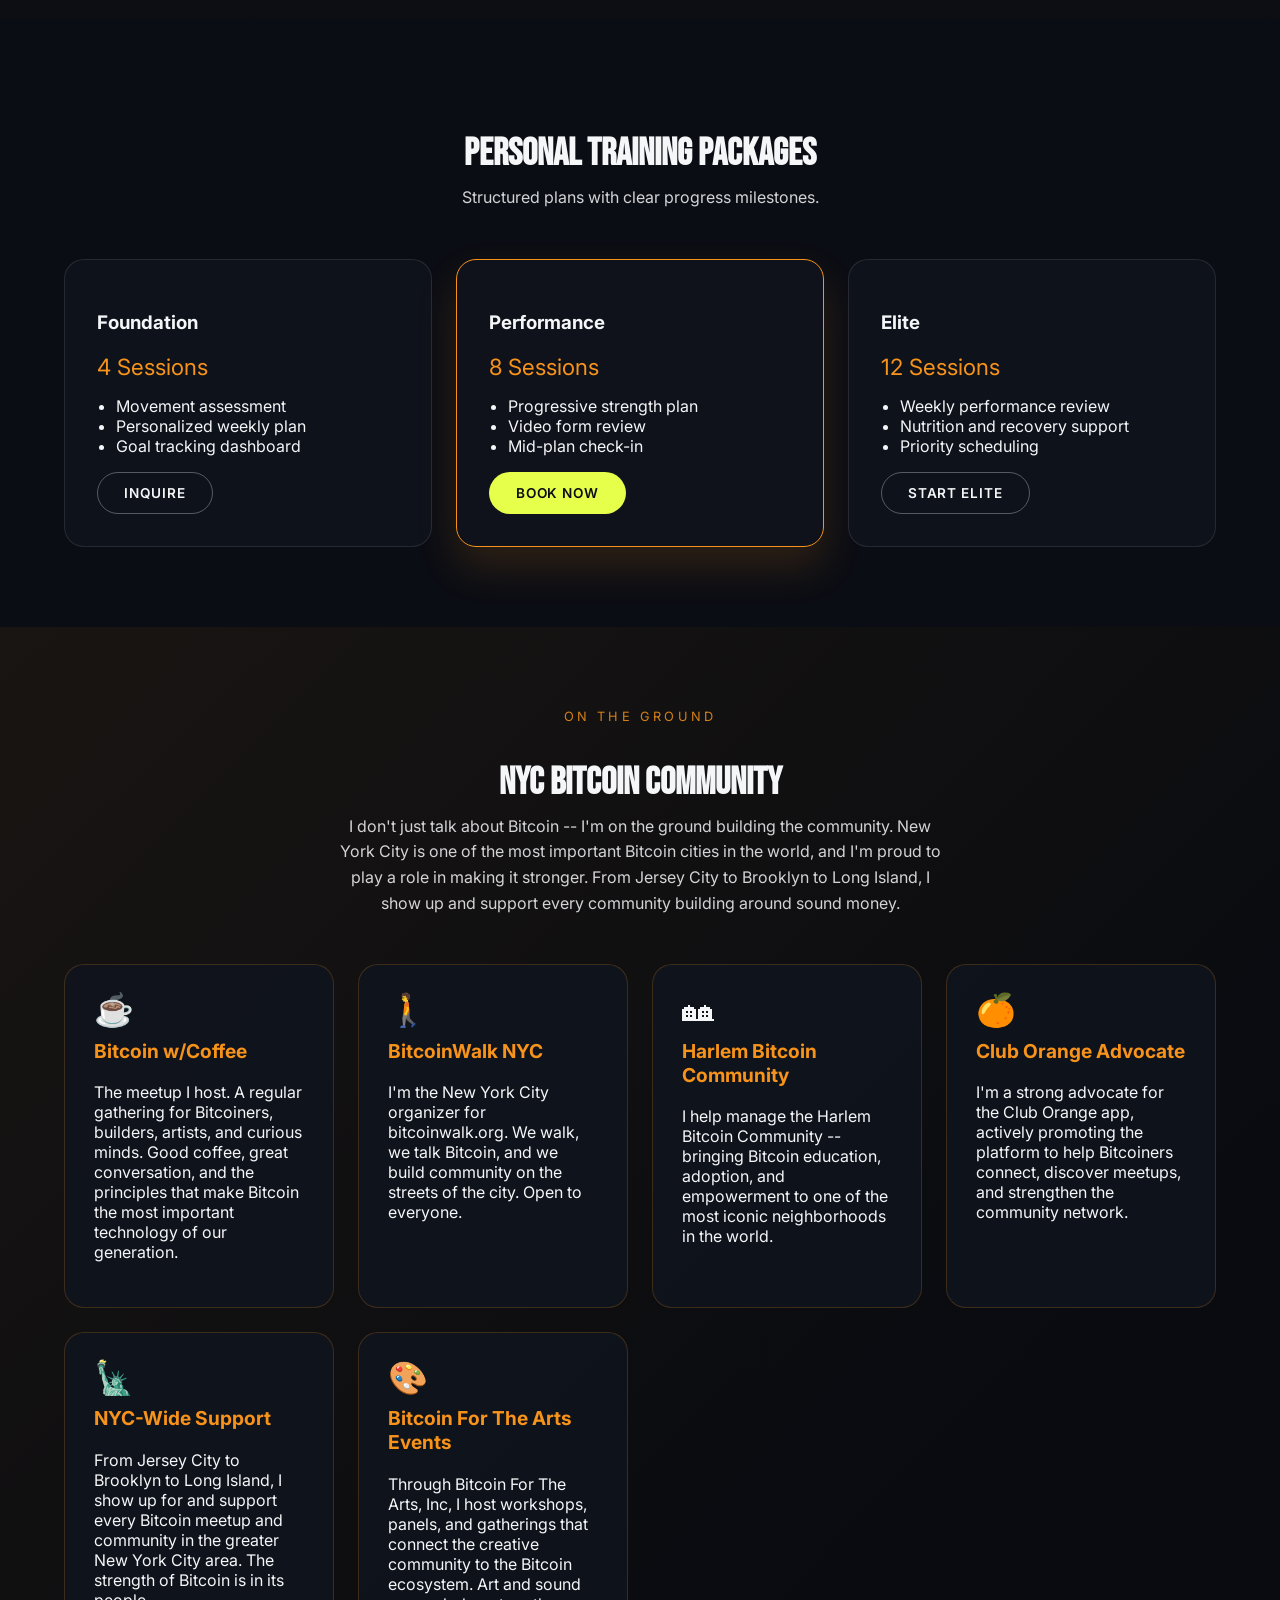
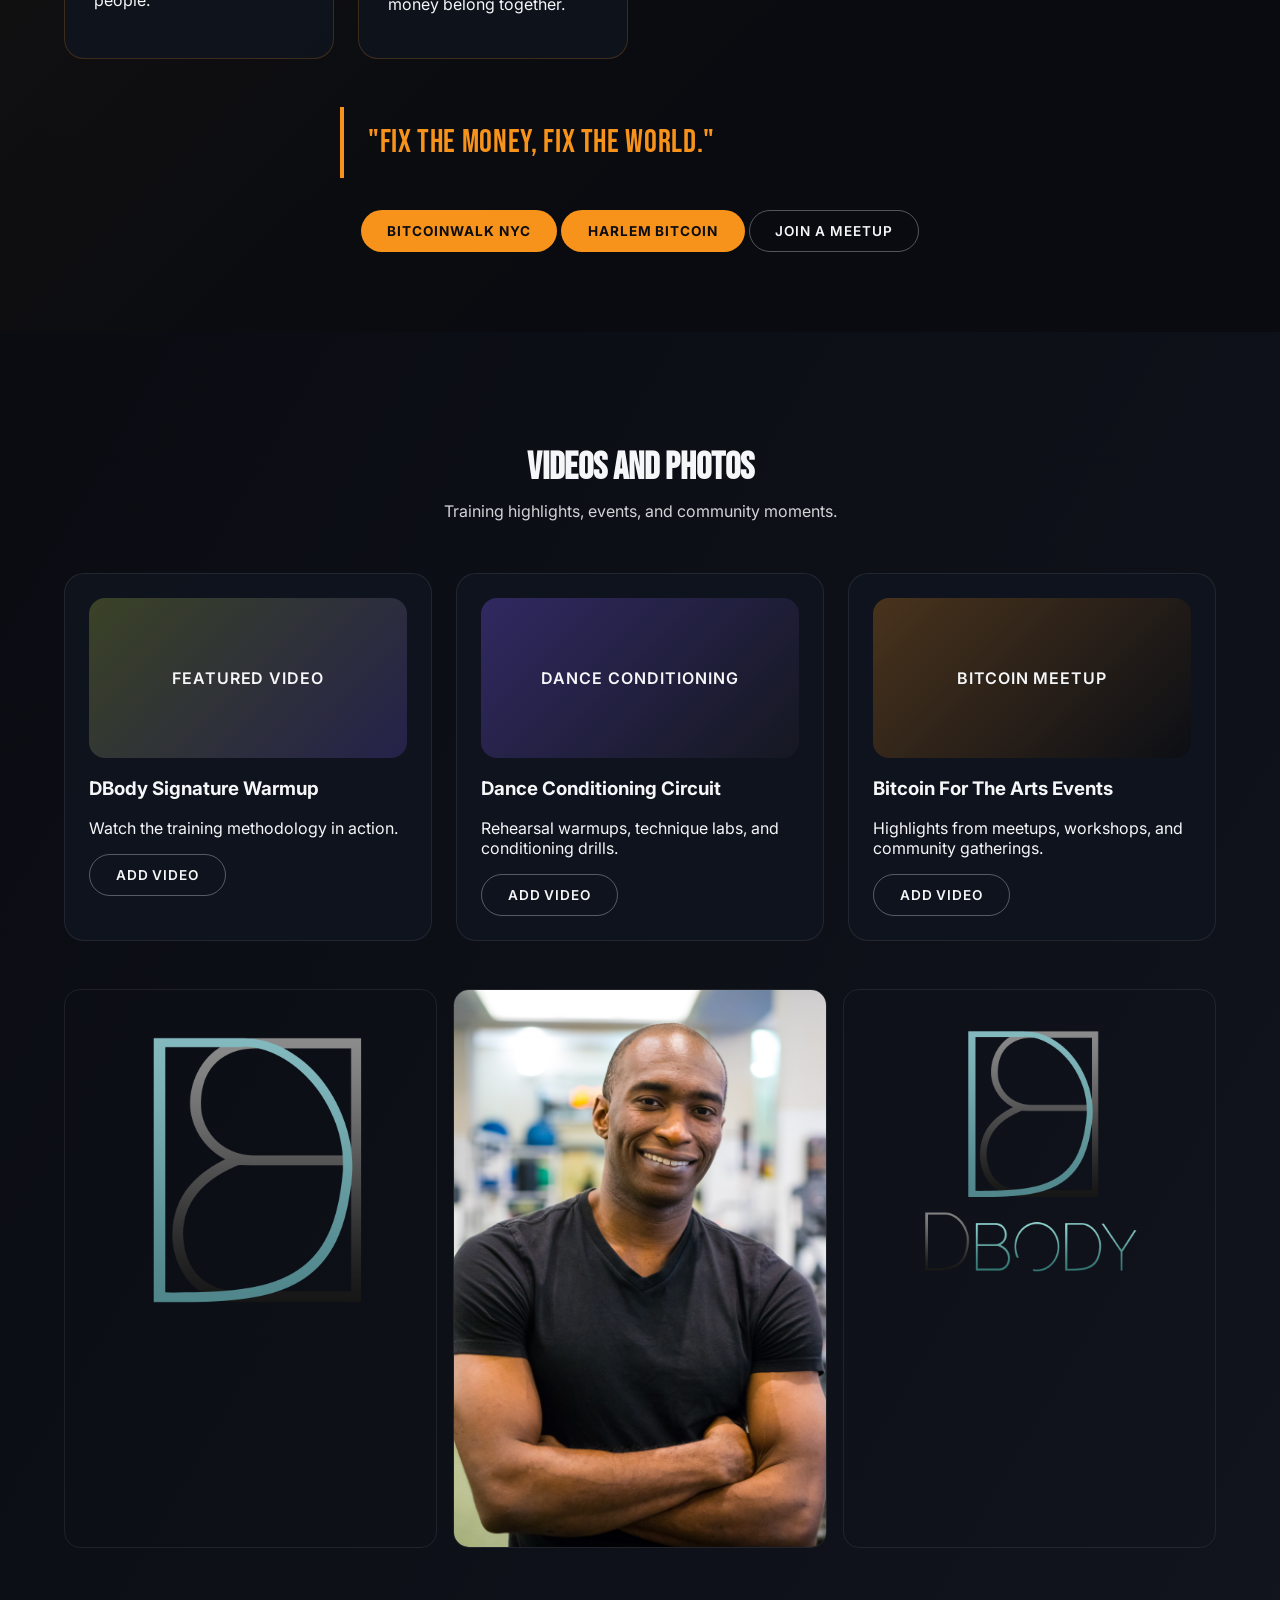
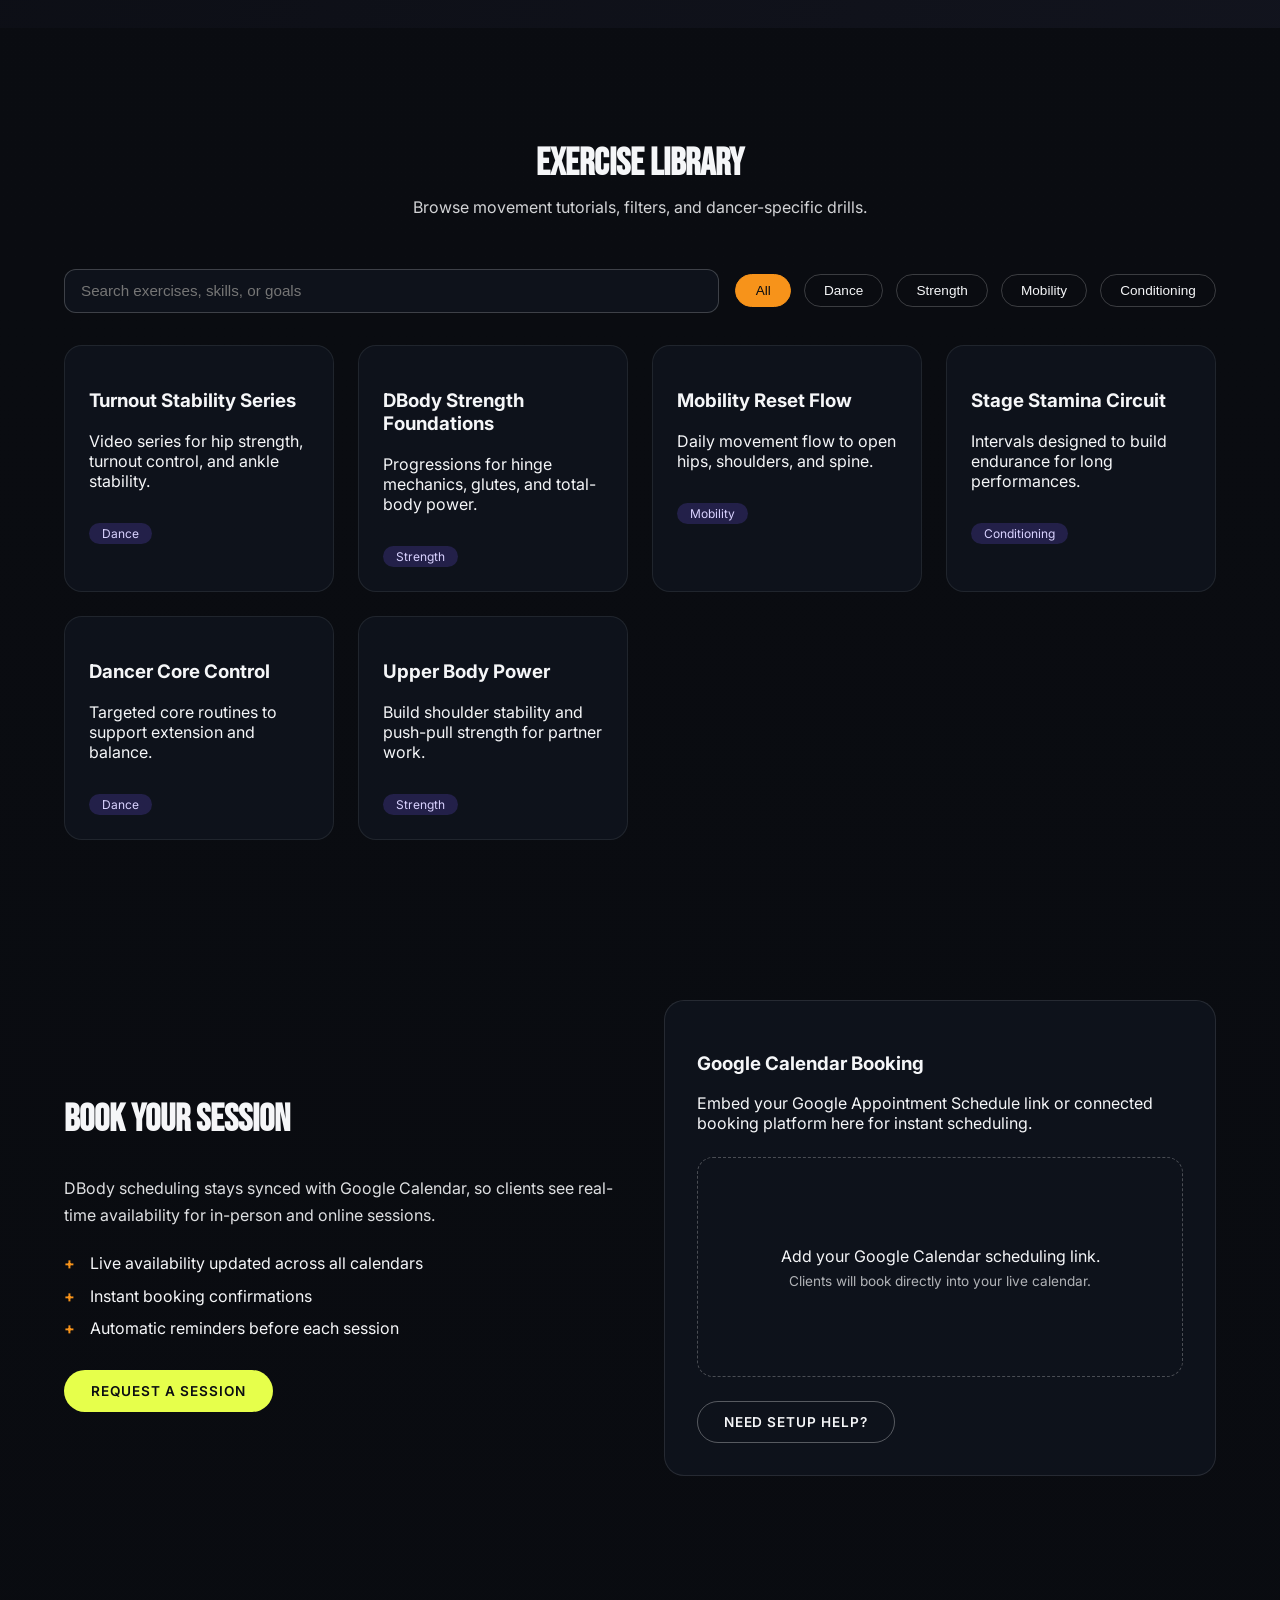
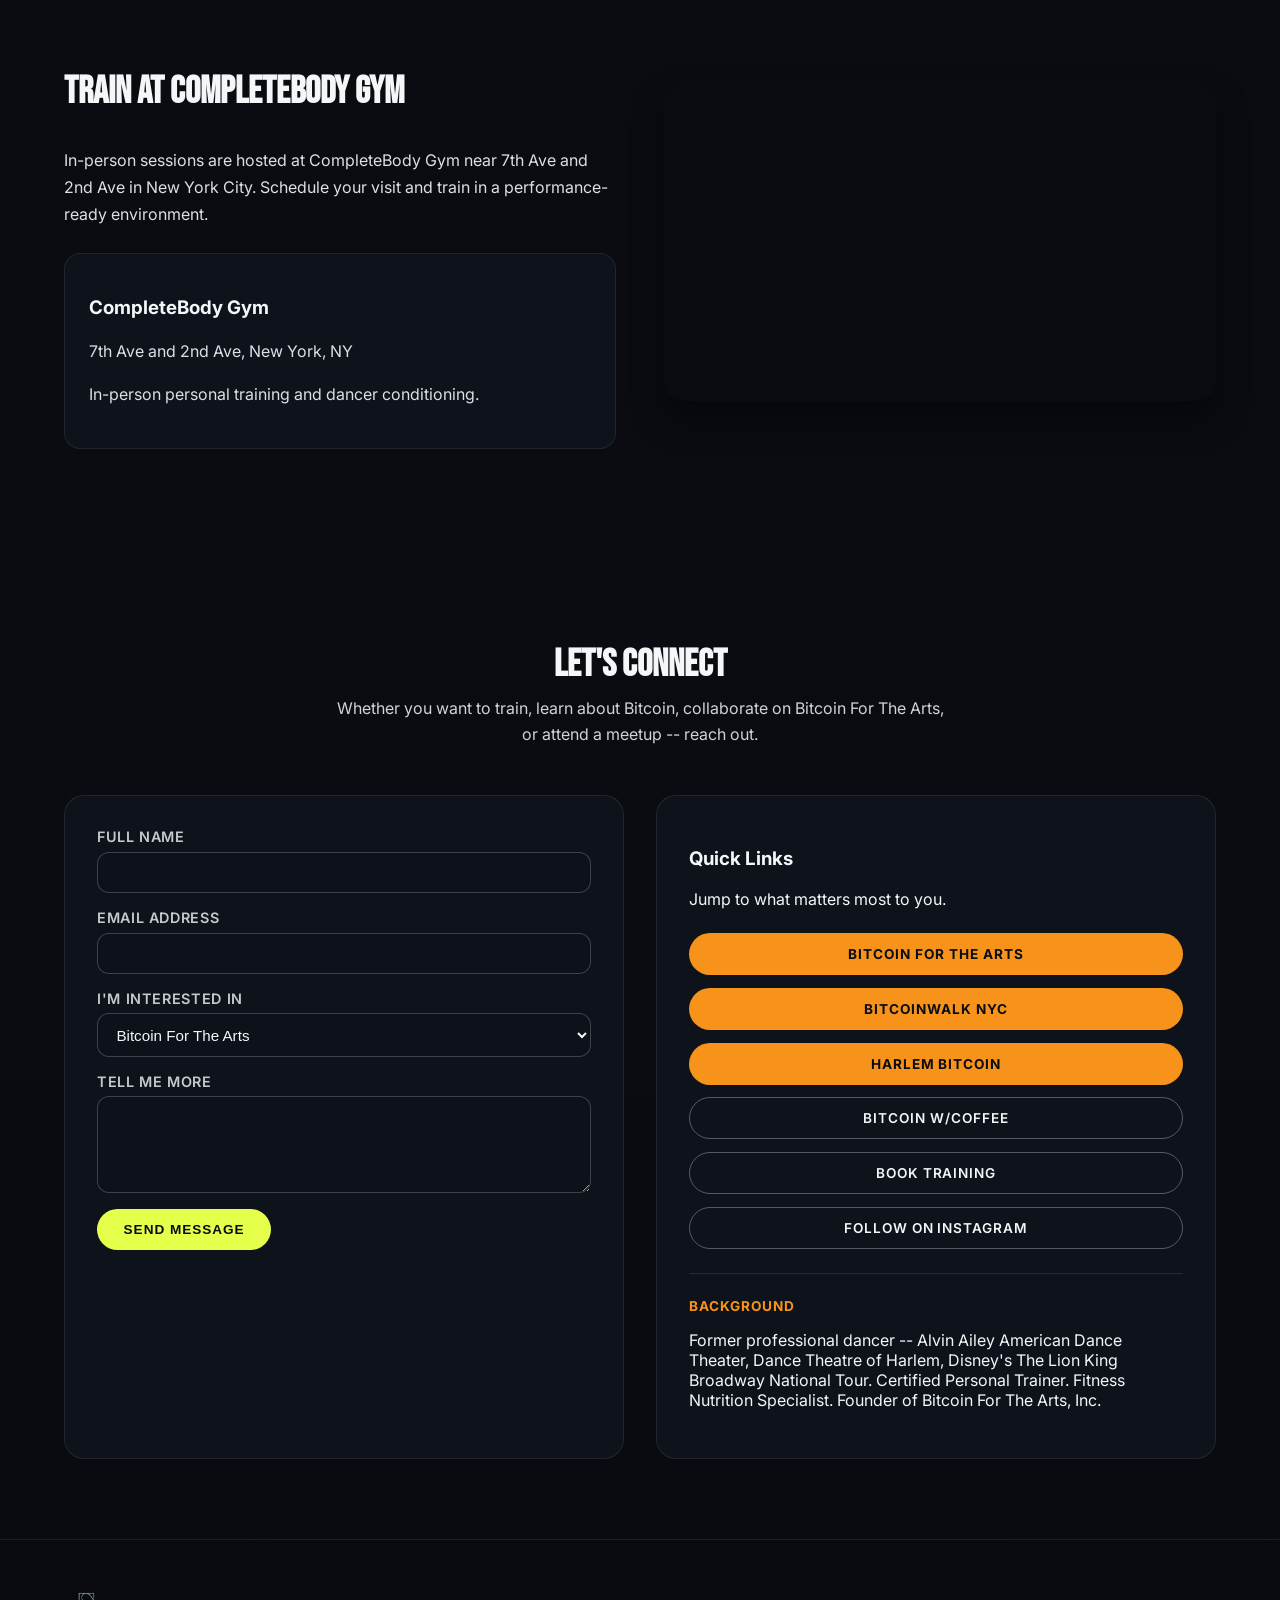
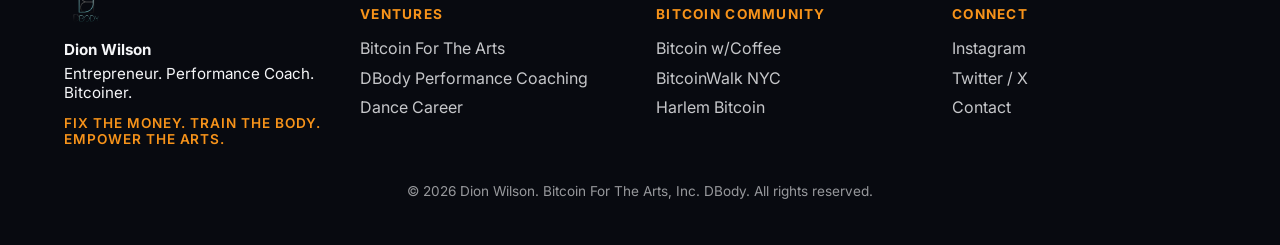
==== commit 7b447a16: "Add dance career section, NYC Bitcoin community details, and all organization links to website - New" ====
--- a/index.html
+++ b/index.html
@@ -6,16 +6,16 @@
     <title>Dion Wilson | Entrepreneur, Performance Coach, Bitcoin Advocate</title>
     <meta
       name="description"
-      content="Dion Wilson is the founder of Bitcoin For The Arts, Inc, creator of DBody performance coaching for professional dancers, and a Bitcoin meetup host in New York City. Train your body. Empower the arts. Fix the money."
+      content="Dion Wilson -- Former professional dancer (Alvin Ailey, Dance Theatre of Harlem, Lion King Broadway). Founder of Bitcoin For The Arts, Inc. Host of Bitcoin w/Coffee. NYC organizer for BitcoinWalk.org. Creator of DBody performance coaching. Building at the intersection of fitness, the arts, and sound money."
     />
-    <meta name="keywords" content="Dion Wilson, Bitcoin For The Arts, DBody, personal trainer, performance coach, dancer conditioning, Bitcoin meetup, NYC, entrepreneur" />
+    <meta name="keywords" content="Dion Wilson, Bitcoin For The Arts, DBody, personal trainer, performance coach, dancer conditioning, Bitcoin w Coffee, BitcoinWalk NYC, Harlem Bitcoin Community, Club Orange, Alvin Ailey, Dance Theatre of Harlem, Lion King Broadway, NYC, entrepreneur" />
     <meta property="og:title" content="Dion Wilson | Entrepreneur, Performance Coach, Bitcoin Advocate" />
-    <meta property="og:description" content="Founder of Bitcoin For The Arts, Inc. Performance coach for professional dancers. Bitcoin meetup host. Building at the intersection of fitness, the arts, and sound money." />
+    <meta property="og:description" content="Former dancer with Alvin Ailey, Dance Theatre of Harlem, and The Lion King Broadway. Founder of Bitcoin For The Arts, Inc. Host of Bitcoin w/Coffee. NYC organizer for BitcoinWalk.org. Creator of DBody." />
     <meta property="og:type" content="website" />
     <meta property="og:url" content="https://dionwilson.com" />
     <meta name="twitter:card" content="summary_large_image" />
     <meta name="twitter:title" content="Dion Wilson | Entrepreneur, Performance Coach, Bitcoin Advocate" />
-    <meta name="twitter:description" content="Founder of Bitcoin For The Arts, Inc. Performance coach for professional dancers. Bitcoin meetup host." />
+    <meta name="twitter:description" content="Former dancer with Alvin Ailey, Dance Theatre of Harlem, and The Lion King Broadway. Founder of Bitcoin For The Arts. Host of Bitcoin w/Coffee. NYC BitcoinWalk organizer. DBody performance coaching." />
     <link rel="icon" href="DBody-logo.png" />
     <link rel="stylesheet" href="styles.css" />
     <link
@@ -38,12 +38,12 @@
           </button>
           <ul class="nav-links">
             <li><a href="#about">About</a></li>
+            <li><a href="#career">Dance Career</a></li>
             <li><a href="#bitcoin-arts">Bitcoin For The Arts</a></li>
-            <li><a href="#dancers">Dancers</a></li>
+            <li><a href="#community">Bitcoin Community</a></li>
+            <li><a href="#dancers">DBody</a></li>
             <li><a href="#services">Services</a></li>
-            <li><a href="#meetup">Meetup</a></li>
-            <li><a href="#library">Exercise Library</a></li>
-            <li><a href="#calendar">Schedule</a></li>
+            <li><a href="#library">Library</a></li>
             <li><a href="#contact">Contact</a></li>
           </ul>
         </nav>
@@ -57,16 +57,16 @@
         <div class="container hero-grid">
           <div class="hero-content">
             <p class="eyebrow">Entrepreneur | Performance Coach | Bitcoin Advocate</p>
-            <h1>Dion Wilson. Building at the intersection of fitness, the arts, and sound money.</h1>
+            <h1>Dion Wilson. From world-class stages to the Bitcoin revolution.</h1>
             <p class="lead">
-              Founder of Bitcoin For The Arts, Inc. Creator of DBody performance
-              coaching for professional dancers. Bitcoin meetup host. Empowering
-              people to take control of their bodies, their craft, and their
-              financial future.
+              Former professional dancer with Alvin Ailey American Dance Theater,
+              Dance Theatre of Harlem, and Disney's The Lion King Broadway National
+              Tour. Now building Bitcoin For The Arts, coaching elite dancers
+              through DBody, and leading NYC's Bitcoin community.
             </p>
             <div class="hero-actions">
               <a class="btn btn-primary" href="#bitcoin-arts">Bitcoin For The Arts</a>
-              <a class="btn btn-bitcoin" href="#meetup">Bitcoin Meetup</a>
+              <a class="btn btn-bitcoin" href="#community">NYC Bitcoin Community</a>
               <a class="btn btn-ghost" href="#dancers">Train with DBody</a>
             </div>
             <div class="stat-row">
@@ -76,15 +76,15 @@
               </div>
               <div>
                 <h3>15+</h3>
-                <p>Years in professional dance</p>
+                <p>Years of professional dance</p>
               </div>
               <div>
-                <h3>10+</h3>
-                <p>Years coaching athletes</p>
+                <h3>Host</h3>
+                <p>Bitcoin w/Coffee</p>
               </div>
               <div>
-                <h3>Bitcoin</h3>
-                <p>Meetup host and advocate</p>
+                <h3>Organizer</h3>
+                <p>BitcoinWalk NYC</p>
               </div>
             </div>
           </div>
@@ -92,9 +92,9 @@
             <p class="tag">Mission</p>
             <h2>Fix the Money. Train the Body. Empower the Arts.</h2>
             <p>
-              I believe in a world where artists are financially sovereign,
-              athletes train with purpose, and communities are built on sound
-              money. That's the world I'm building.
+              From Alvin Ailey to Bitcoin. I believe in a world where artists
+              are financially sovereign, athletes train with purpose, and
+              communities are built on sound money. That's the world I'm building.
             </p>
             <a class="btn btn-secondary" href="#about">Learn More</a>
           </div>
@@ -111,19 +111,25 @@
           <div class="content">
             <h2>Meet Dion Wilson</h2>
             <p>
-              I'm a New York City-based entrepreneur, certified personal trainer,
-              performance coach, and dedicated Bitcoin advocate. My work spans
-              three worlds that share a common thread: empowering people to
-              become the strongest, most sovereign version of themselves.
-            </p>
-            <p>
-              As the <strong>Founder of Bitcoin For The Arts, Inc</strong>, I'm
-              on a mission to bridge the gap between the creative community and
-              the Bitcoin economy. Through <strong>DBody</strong>, I deliver
-              elite strength and conditioning programs for professional and
-              pre-professional dancers. And as a <strong>Bitcoin meetup
-              host</strong>, I build community around the principles of sound
-              money and financial freedom.
+              I spent <strong>15+ years as a professional dancer</strong>,
+              performing with some of the most respected companies in the world --
+              <strong>Alvin Ailey American Dance Theater</strong>,
+              <strong>Dance Theatre of Harlem</strong>, and
+              <strong>Disney's The Lion King</strong> on the Broadway National
+              Tour. That career taught me discipline, precision, and what it takes
+              to push a body to its absolute limit.
+            </p>
+            <p>
+              Today I channel all of that into three things. As the
+              <strong>Founder of Bitcoin For The Arts, Inc</strong>, I'm bridging
+              the gap between the creative community and the Bitcoin economy.
+              Through <strong>DBody</strong>, I deliver elite strength and
+              conditioning programs for professional and pre-professional dancers.
+              And as the host of <strong>Bitcoin w/Coffee</strong>, NYC organizer
+              for <strong>BitcoinWalk.org</strong>, and a manager of the
+              <strong>Harlem Bitcoin Community</strong>, I'm building the local
+              infrastructure of a Bitcoin future -- one meetup, one walk, one
+              conversation at a time.
             </p>
             <p>
               From the stage to the gym to the Bitcoin meetup, everything I do
@@ -135,6 +141,54 @@
               </a>
               <a class="btn btn-ghost" href="#contact">Ask a Question</a>
             </div>
+          </div>
+        </div>
+      </section>
+
+      <!-- DANCE CAREER -->
+      <section class="section dance-career" id="career">
+        <div class="container">
+          <div class="section-heading">
+            <p class="eyebrow-section">The Foundation</p>
+            <h2>15+ Years on the World's Biggest Stages</h2>
+            <p>
+              Before entrepreneurship and Bitcoin, I built my career on some of
+              the most prestigious stages in the performing arts. That experience
+              shaped everything I am today.
+            </p>
+          </div>
+          <div class="grid cards career-cards">
+            <div class="card card-career">
+              <h3>Alvin Ailey American Dance Theater</h3>
+              <p>
+                One of the most renowned and celebrated modern dance companies in
+                the world. Performing with Ailey defined what it means to move
+                with power, artistry, and intention.
+              </p>
+            </div>
+            <div class="card card-career">
+              <h3>Dance Theatre of Harlem</h3>
+              <p>
+                A groundbreaking institution in American dance. Dancing with DTH
+                deepened my commitment to excellence and my roots in the Harlem
+                community I still serve today.
+              </p>
+            </div>
+            <div class="card card-career">
+              <h3>Disney's The Lion King</h3>
+              <p>
+                Broadway National Tour. Night after night, city after city --
+                performing in one of the longest-running shows in Broadway history
+                taught me endurance, consistency, and showmanship.
+              </p>
+            </div>
+          </div>
+          <div class="section-cta">
+            <blockquote class="career-quote">
+              "Everything I learned on stage -- the discipline, the precision,
+              the relentless pursuit of perfection -- I bring to every client,
+              every meetup, and every venture I build."
+            </blockquote>
           </div>
         </div>
       </section>
@@ -205,9 +259,10 @@
             <p class="eyebrow-section">DBody Performance Coaching</p>
             <h2>Strength and Conditioning for Dancers</h2>
             <p>
-              This is the heart of DBody. A full-spectrum training system built
+              Built from 15+ years of professional dance with Alvin Ailey, Dance
+              Theatre of Harlem, and The Lion King. A full-spectrum training system
               for pre-professional and professional dancers who want to protect
-              their bodies, build power, and elevate performance.
+              their bodies, build power, and perform at the highest level.
             </p>
           </div>
           <div class="grid cards">
@@ -321,49 +376,88 @@
         </div>
       </section>
 
-      <!-- BITCOIN MEETUP -->
-      <section class="section meetup" id="meetup">
+      <!-- NYC BITCOIN COMMUNITY -->
+      <section class="section meetup" id="community">
         <div class="container">
           <div class="section-heading">
-            <p class="eyebrow-section">Community</p>
-            <h2>Bitcoin Meetup</h2>
-            <p>
-              A regular gathering for Bitcoiners, builders, artists, and curious
-              minds. Whether you're stacking your first sats or you've been
-              running a node for years, you're welcome at the table.
+            <p class="eyebrow-section">On the Ground</p>
+            <h2>NYC Bitcoin Community</h2>
+            <p>
+              I don't just talk about Bitcoin -- I'm on the ground building the
+              community. New York City is one of the most important Bitcoin cities
+              in the world, and I'm proud to play a role in making it stronger.
+              From Jersey City to Brooklyn to Long Island, I show up and support
+              every community building around sound money.
             </p>
           </div>
           <div class="grid cards meetup-cards">
             <div class="card card-bitcoin">
-              <h3>Bitcoin Fundamentals</h3>
-              <p>Understanding proof of work, scarcity, decentralization, and why Bitcoin is different from everything else.</p>
-            </div>
-            <div class="card card-bitcoin">
-              <h3>Self-Custody and Security</h3>
-              <p>Not your keys, not your coins. Learn to take full ownership of your Bitcoin with proper custody practices.</p>
-            </div>
-            <div class="card card-bitcoin">
-              <h3>Lightning Network</h3>
-              <p>Real-world Bitcoin payments at the speed of light. We explore adoption, use cases, and hands-on demos.</p>
-            </div>
-            <div class="card card-bitcoin">
-              <h3>Bitcoin and the Creator Economy</h3>
-              <p>How artists, musicians, and performers can use Bitcoin to get paid directly, globally, and without permission.</p>
-            </div>
-            <div class="card card-bitcoin">
-              <h3>The Bitcoin Standard</h3>
-              <p>Exploring the case for sound money, the failures of fiat, and the path to a Bitcoin-denominated future.</p>
-            </div>
-            <div class="card card-bitcoin">
-              <h3>Open Discussion</h3>
-              <p>Bring your questions, your skepticism, and your conviction. Every meetup ends with an open floor for conversation.</p>
+              <div class="card-icon">&#x2615;</div>
+              <h3>Bitcoin w/Coffee</h3>
+              <p>
+                The meetup I host. A regular gathering for Bitcoiners, builders,
+                artists, and curious minds. Good coffee, great conversation, and
+                the principles that make Bitcoin the most important technology of
+                our generation.
+              </p>
+            </div>
+            <div class="card card-bitcoin">
+              <div class="card-icon">&#x1F6B6;</div>
+              <h3>BitcoinWalk NYC</h3>
+              <p>
+                I'm the New York City organizer for
+                <a href="https://bitcoinwalk.org/nyc/" class="inline-link">bitcoinwalk.org</a>.
+                We walk, we talk Bitcoin, and we build community on the streets
+                of the city. Open to everyone.
+              </p>
+            </div>
+            <div class="card card-bitcoin">
+              <div class="card-icon">&#x1F3D8;</div>
+              <h3>Harlem Bitcoin Community</h3>
+              <p>
+                I help manage the
+                <a href="https://harlembitcoin.com/" class="inline-link">Harlem Bitcoin Community</a> --
+                bringing Bitcoin education, adoption, and empowerment to one of
+                the most iconic neighborhoods in the world.
+              </p>
+            </div>
+            <div class="card card-bitcoin">
+              <div class="card-icon">&#x1F34A;</div>
+              <h3>Club Orange Advocate</h3>
+              <p>
+                I'm a strong advocate for the Club Orange app, actively promoting
+                the platform to help Bitcoiners connect, discover meetups, and
+                strengthen the community network.
+              </p>
+            </div>
+            <div class="card card-bitcoin">
+              <div class="card-icon">&#x1F5FD;</div>
+              <h3>NYC-Wide Support</h3>
+              <p>
+                From Jersey City to Brooklyn to Long Island, I show up for and
+                support every Bitcoin meetup and community in the greater New
+                York City area. The strength of Bitcoin is in its people.
+              </p>
+            </div>
+            <div class="card card-bitcoin">
+              <div class="card-icon">&#x1F3A8;</div>
+              <h3>Bitcoin For The Arts Events</h3>
+              <p>
+                Through Bitcoin For The Arts, Inc, I host workshops, panels, and
+                gatherings that connect the creative community to the Bitcoin
+                ecosystem. Art and sound money belong together.
+              </p>
             </div>
           </div>
           <div class="section-cta">
             <blockquote class="bitcoin-quote">
               "Fix the money, fix the world."
             </blockquote>
-            <a class="btn btn-bitcoin" href="#contact">Join the Next Meetup</a>
+            <div class="community-links">
+              <a class="btn btn-bitcoin" href="https://bitcoinwalk.org/nyc/">BitcoinWalk NYC</a>
+              <a class="btn btn-bitcoin" href="https://harlembitcoin.com/">Harlem Bitcoin</a>
+              <a class="btn btn-ghost" href="#contact">Join a Meetup</a>
+            </div>
           </div>
         </div>
       </section>
@@ -567,8 +661,11 @@
                 <label for="goal">I'm Interested In</label>
                 <select id="goal" name="goal">
                   <option>Bitcoin For The Arts</option>
-                  <option>Bitcoin Meetup</option>
-                  <option>Dance performance coaching</option>
+                  <option>Bitcoin w/Coffee meetup</option>
+                  <option>BitcoinWalk NYC</option>
+                  <option>Harlem Bitcoin Community</option>
+                  <option>Club Orange</option>
+                  <option>Dance performance coaching (DBody)</option>
                   <option>Strength and conditioning</option>
                   <option>Online coaching</option>
                   <option>In-person training</option>
@@ -587,15 +684,22 @@
               <p>Jump to what matters most to you.</p>
               <div class="cta-stack">
                 <a class="btn btn-bitcoin" href="#bitcoin-arts">Bitcoin For The Arts</a>
-                <a class="btn btn-ghost" href="#meetup">Bitcoin Meetup</a>
+                <a class="btn btn-bitcoin" href="https://bitcoinwalk.org/nyc/">BitcoinWalk NYC</a>
+                <a class="btn btn-bitcoin" href="https://harlembitcoin.com/">Harlem Bitcoin</a>
+                <a class="btn btn-ghost" href="#community">Bitcoin w/Coffee</a>
                 <a class="btn btn-ghost" href="#calendar">Book Training</a>
                 <a class="btn btn-ghost" href="https://www.instagram.com/bodybydion/">
                   Follow on Instagram
                 </a>
               </div>
               <div class="credentials">
-                <h4>Credentials</h4>
-                <p>Certified Personal Trainer. Fitness Nutrition Specialist. Founder of Bitcoin For The Arts, Inc.</p>
+                <h4>Background</h4>
+                <p>
+                  Former professional dancer -- Alvin Ailey American Dance Theater,
+                  Dance Theatre of Harlem, Disney's The Lion King Broadway National Tour.
+                  Certified Personal Trainer. Fitness Nutrition Specialist.
+                  Founder of Bitcoin For The Arts, Inc.
+                </p>
               </div>
             </div>
           </div>
@@ -616,15 +720,15 @@
           <ul>
             <li><a href="#bitcoin-arts">Bitcoin For The Arts</a></li>
             <li><a href="#dancers">DBody Performance Coaching</a></li>
-            <li><a href="#meetup">Bitcoin Meetup</a></li>
+            <li><a href="#career">Dance Career</a></li>
           </ul>
         </div>
         <div>
-          <h4>Explore</h4>
+          <h4>Bitcoin Community</h4>
           <ul>
-            <li><a href="#services">Services</a></li>
-            <li><a href="#library">Exercise Library</a></li>
-            <li><a href="#calendar">Book a Session</a></li>
+            <li><a href="#community">Bitcoin w/Coffee</a></li>
+            <li><a href="https://bitcoinwalk.org/nyc/">BitcoinWalk NYC</a></li>
+            <li><a href="https://harlembitcoin.com/">Harlem Bitcoin</a></li>
           </ul>
         </div>
         <div>
--- a/styles.css
+++ b/styles.css
@@ -1,3 +1,9 @@
+/* ========================================
+   Dion Wilson | dionwilson.com
+   Entrepreneur | Performance Coach | Bitcoin Advocate
+   ======================================== */
+
+/* ---------- RESET ---------- */
 *,
 *::before,
 *::after {
@@ -9,10 +15,8 @@
   font-family: "Inter", sans-serif;
   color: #f5f6f8;
   background: radial-gradient(circle at top, #141826 0%, #0b0d12 45%, #090b10 100%);
-}
-
-body.is-intro {
-  overflow: hidden;
+  -webkit-font-smoothing: antialiased;
+  -moz-osx-font-smoothing: grayscale;
 }
 
 html {
@@ -33,11 +37,13 @@
   padding-left: 1.2rem;
 }
 
+/* ---------- UTILITY ---------- */
 .container {
   width: min(1200px, 90vw);
   margin: 0 auto;
 }
 
+/* ---------- HEADER ---------- */
 .site-header {
   position: sticky;
   top: 0;
@@ -81,7 +87,7 @@
   list-style: none;
   margin: 0;
   padding: 0;
-  font-size: 0.95rem;
+  font-size: 0.85rem;
   text-transform: uppercase;
   letter-spacing: 0.04rem;
   z-index: 30;
@@ -89,12 +95,13 @@
 
 .nav-links a {
   opacity: 0.8;
-  transition: opacity 0.2s ease;
+  transition: opacity 0.2s ease, color 0.2s ease;
 }
 
 .nav-links a:hover,
 .nav-links a:focus {
   opacity: 1;
+  color: #f7931a;
 }
 
 .nav-toggle {
@@ -104,14 +111,17 @@
   background: none;
   border: none;
   padding: 0;
+  cursor: pointer;
 }
 
 .nav-toggle span {
   width: 28px;
   height: 2px;
   background: #f5f6f8;
-}
-
+  transition: transform 0.3s ease, opacity 0.3s ease;
+}
+
+/* ---------- BUTTONS ---------- */
 .btn {
   display: inline-flex;
   align-items: center;
@@ -123,6 +133,7 @@
   letter-spacing: 0.06rem;
   font-size: 0.85rem;
   border: 1px solid transparent;
+  cursor: pointer;
   transition: transform 0.2s ease, box-shadow 0.2s ease, background 0.2s ease;
 }
 
@@ -137,172 +148,54 @@
   color: #0b0d12;
 }
 
+.btn-primary:hover {
+  background: #d4f02a;
+}
+
 .btn-secondary {
   background: #7b5cff;
   color: #f5f6f8;
 }
 
+.btn-secondary:hover {
+  background: #6a48e6;
+}
+
+.btn-bitcoin {
+  background: #f7931a;
+  color: #0b0d12;
+  font-weight: 700;
+}
+
+.btn-bitcoin:hover {
+  background: #e5850f;
+  box-shadow: 0 10px 30px rgba(247, 147, 26, 0.3);
+}
+
 .btn-ghost {
   border: 1px solid rgba(255, 255, 255, 0.3);
   color: #f5f6f8;
 }
 
-.intro {
-  position: fixed;
-  inset: 0;
-  z-index: 100;
-  background: #05070c;
-  display: grid;
-  place-items: center;
-  perspective: 1200px;
-  transition: opacity 0.8s ease, visibility 0.8s ease;
-}
-
-.intro.is-exiting {
-  opacity: 0;
-  visibility: hidden;
-}
-
-.intro-video {
-  width: 100%;
-  height: 100%;
-  object-fit: cover;
-}
-
-.intro-logo {
-  position: absolute;
-  text-align: center;
-  opacity: 0;
-  transform: translateZ(-360px) scale(0.5);
-  transform-style: preserve-3d;
-  color: #f5f6f8;
-  text-transform: uppercase;
-  letter-spacing: 0.15rem;
-}
-
-.intro-logo img {
-  width: 130px;
-  margin: 0 auto 1rem;
-  filter: drop-shadow(0 12px 20px rgba(0, 0, 0, 0.6));
-}
-
-.intro-logo h1 {
-  font-family: "Bebas Neue", sans-serif;
-  font-size: clamp(2.8rem, 6vw, 4.6rem);
-  margin: 0;
-}
-
-.intro-logo p {
-  margin: 0.6rem 0 0;
-  font-size: 0.85rem;
-  opacity: 0.85;
-}
-
-.intro.show-logo .intro-logo {
-  animation: logoFly 1.8s ease forwards;
-}
-
-.intro.show-logo .intro-video {
-  opacity: 0.2;
-  transition: opacity 0.8s ease;
-}
-
-.intro.needs-play .intro-play {
-  display: inline-flex;
-}
-
-.intro.needs-play .intro-video {
-  opacity: 0.85;
-}
-
-.intro-play {
-  position: absolute;
-  bottom: 2.5rem;
-  left: 2.5rem;
-  background: rgba(230, 255, 75, 0.85);
-  border: none;
-  color: #0b0d12;
-  padding: 0.7rem 1.4rem;
-  border-radius: 999px;
-  font-size: 0.8rem;
-  text-transform: uppercase;
-  letter-spacing: 0.08rem;
-  cursor: pointer;
-  display: none;
-}
-
-.intro-play:hover,
-.intro-play:focus {
-  background: #e6ff4b;
-}
-
-.intro-skip {
-  position: absolute;
-  bottom: 2.5rem;
-  right: 2.5rem;
-  background: rgba(9, 11, 16, 0.7);
-  border: 1px solid rgba(255, 255, 255, 0.3);
-  color: #f5f6f8;
-  padding: 0.6rem 1.2rem;
-  border-radius: 999px;
-  font-size: 0.75rem;
-  text-transform: uppercase;
-  letter-spacing: 0.08rem;
-  cursor: pointer;
-}
-
-.intro-skip:hover,
-.intro-skip:focus {
-  background: rgba(9, 11, 16, 0.9);
-}
-
-@keyframes logoFly {
-  0% {
-    opacity: 0;
-    transform: translateZ(-420px) scale(0.45);
-  }
-  60% {
-    opacity: 1;
-  }
-  100% {
-    opacity: 1;
-    transform: translateZ(80px) scale(1.25);
-  }
-}
-
-@keyframes logoFlyDesktop {
-  0% {
-    opacity: 0;
-    transform: translateZ(-600px) scale(0.35);
-  }
-  60% {
-    opacity: 1;
-  }
-  100% {
-    opacity: 1;
-    transform: translateZ(320px) scale(2.1);
-  }
-}
-
+.btn-ghost:hover {
+  border-color: rgba(255, 255, 255, 0.6);
+  background: rgba(255, 255, 255, 0.05);
+}
+
+/* ---------- HERO ---------- */
 .hero {
   position: relative;
-  padding: 4.5rem 0 4rem;
-  background: #0b0d12;
-  overflow: hidden;
+  padding: 6rem 0 4rem;
+  background-image: url("fit%20headshot.JPG");
+  background-size: cover;
+  background-position: center;
 }
 
 .hero::before {
   content: "";
   position: absolute;
   inset: 0;
-  background: url("assets/images/wall%20stretch.jpg") center/cover no-repeat;
-  opacity: 0.5;
-  z-index: 0;
-}
-
-.hero .container {
-  position: relative;
-  z-index: 1;
+  background: linear-gradient(120deg, rgba(9, 11, 16, 0.95), rgba(9, 11, 16, 0.75));
 }
 
 .hero-grid {
@@ -311,27 +204,37 @@
   grid-template-columns: 1.1fr 0.9fr;
   gap: 3rem;
   align-items: center;
-  padding-top: 0;
 }
 
 .hero-content h1 {
   font-family: "Bebas Neue", sans-serif;
-  font-size: clamp(2.8rem, 4vw, 4.6rem);
+  font-size: clamp(2.4rem, 4vw, 4.2rem);
   margin: 0 0 1rem;
   letter-spacing: 0.06rem;
+  line-height: 1.1;
 }
 
 .eyebrow {
   text-transform: uppercase;
   letter-spacing: 0.2rem;
   font-size: 0.8rem;
-  color: #e6ff4b;
+  color: #f7931a;
+  margin-bottom: 0.5rem;
+}
+
+.eyebrow-section {
+  text-transform: uppercase;
+  letter-spacing: 0.2rem;
+  font-size: 0.8rem;
+  color: #f7931a;
+  margin-bottom: 0.5rem;
 }
 
 .lead {
-  font-size: 1.1rem;
+  font-size: 1.05rem;
   line-height: 1.7;
-  max-width: 520px;
+  max-width: 540px;
+  opacity: 0.9;
 }
 
 .hero-actions {
@@ -345,17 +248,18 @@
   display: grid;
   grid-template-columns: repeat(auto-fit, minmax(120px, 1fr));
   gap: 1.5rem;
+  margin-top: 1rem;
 }
 
 .stat-row h3 {
   margin: 0 0 0.4rem;
-  font-size: 1.6rem;
-  color: #e6ff4b;
+  font-size: 1.4rem;
+  color: #f7931a;
 }
 
 .stat-row p {
   margin: 0;
-  font-size: 0.9rem;
+  font-size: 0.85rem;
   opacity: 0.8;
 }
 
@@ -364,16 +268,23 @@
   padding: 2rem;
   border-radius: 24px;
   box-shadow: 0 24px 40px rgba(0, 0, 0, 0.35);
-  border: 1px solid rgba(255, 255, 255, 0.1);
+  border: 1px solid rgba(247, 147, 26, 0.2);
 }
 
 .hero-card .tag {
   text-transform: uppercase;
   letter-spacing: 0.1rem;
   font-size: 0.75rem;
-  color: #7b5cff;
-}
-
+  color: #f7931a;
+}
+
+.hero-card h2 {
+  font-family: "Bebas Neue", sans-serif;
+  font-size: clamp(1.8rem, 2.5vw, 2.4rem);
+  line-height: 1.15;
+}
+
+/* ---------- SECTIONS ---------- */
 .section {
   padding: 5rem 0;
 }
@@ -389,6 +300,19 @@
   margin-bottom: 0.5rem;
 }
 
+.section-heading p {
+  max-width: 620px;
+  margin: 0 auto;
+  opacity: 0.85;
+  line-height: 1.6;
+}
+
+.section-cta {
+  text-align: center;
+  margin-top: 3rem;
+}
+
+/* ---------- ABOUT ---------- */
 .split {
   display: grid;
   grid-template-columns: repeat(2, minmax(0, 1fr));
@@ -415,14 +339,20 @@
   bottom: 1rem;
   left: 1rem;
   padding: 0.6rem 1rem;
-  background: rgba(9, 11, 16, 0.8);
+  background: rgba(9, 11, 16, 0.85);
   border-radius: 999px;
   font-size: 0.8rem;
+  border: 1px solid rgba(247, 147, 26, 0.3);
 }
 
 .content h2 {
   font-family: "Bebas Neue", sans-serif;
   font-size: clamp(2.1rem, 3vw, 3rem);
+}
+
+.content p {
+  line-height: 1.7;
+  opacity: 0.9;
 }
 
 .cta-row {
@@ -432,33 +362,45 @@
   flex-wrap: wrap;
 }
 
+/* ---------- BITCOIN FOR THE ARTS ---------- */
+.bitcoin-arts {
+  background: linear-gradient(135deg, rgba(247, 147, 26, 0.08), rgba(9, 11, 16, 0.95) 60%);
+  border-top: 1px solid rgba(247, 147, 26, 0.15);
+  border-bottom: 1px solid rgba(247, 147, 26, 0.15);
+}
+
+.card-bitcoin {
+  border-color: rgba(247, 147, 26, 0.2) !important;
+  background: rgba(16, 20, 30, 0.85) !important;
+}
+
+.card-bitcoin:hover {
+  border-color: rgba(247, 147, 26, 0.5) !important;
+  box-shadow: 0 12px 30px rgba(247, 147, 26, 0.1);
+}
+
+.card-icon {
+  font-size: 2rem;
+  margin-bottom: 0.8rem;
+  line-height: 1;
+}
+
+.bitcoin-quote {
+  font-family: "Bebas Neue", sans-serif;
+  font-size: clamp(1.4rem, 2.5vw, 2rem);
+  color: #f7931a;
+  border-left: 4px solid #f7931a;
+  padding: 1rem 0 1rem 1.5rem;
+  margin: 0 auto 2rem;
+  max-width: 600px;
+  text-align: left;
+  font-style: normal;
+  letter-spacing: 0.04rem;
+}
+
+/* ---------- DANCER SPOTLIGHT ---------- */
 .spotlight {
   background: linear-gradient(120deg, rgba(123, 92, 255, 0.18), rgba(9, 11, 16, 0.9));
-}
-
-.training {
-  background: rgba(12, 14, 20, 0.92);
-}
-
-.gallery-grid {
-  display: grid;
-  grid-template-columns: repeat(auto-fit, minmax(180px, 1fr));
-  gap: 1rem;
-}
-
-.gallery-grid figure {
-  margin: 0;
-  height: 200px;
-  border-radius: 16px;
-  overflow: hidden;
-  border: 1px solid rgba(255, 255, 255, 0.08);
-  box-shadow: 0 16px 28px rgba(0, 0, 0, 0.3);
-}
-
-.gallery-grid img {
-  width: 100%;
-  height: 100%;
-  object-fit: cover;
 }
 
 .spotlight-header {
@@ -467,13 +409,19 @@
   text-align: center;
 }
 
+.spotlight-header h2 {
+  font-family: "Bebas Neue", sans-serif;
+  font-size: clamp(2.2rem, 3vw, 3.4rem);
+}
+
+/* ---------- GRID / CARDS ---------- */
 .grid {
   display: grid;
   gap: 1.5rem;
 }
 
 .cards {
-  grid-template-columns: repeat(auto-fit, minmax(230px, 1fr));
+  grid-template-columns: repeat(auto-fit, minmax(240px, 1fr));
 }
 
 .card {
@@ -482,6 +430,12 @@
   border-radius: 20px;
   border: 1px solid rgba(255, 255, 255, 0.08);
   min-height: 190px;
+  transition: border-color 0.3s ease, box-shadow 0.3s ease, transform 0.3s ease;
+}
+
+.card:hover {
+  transform: translateY(-4px);
+  box-shadow: 0 12px 30px rgba(0, 0, 0, 0.25);
 }
 
 .card h3 {
@@ -497,6 +451,7 @@
   line-height: 1.6;
 }
 
+/* ---------- PACKAGES ---------- */
 .packages {
   background: rgba(12, 14, 20, 0.9);
 }
@@ -510,51 +465,36 @@
   border-radius: 20px;
   border: 1px solid rgba(255, 255, 255, 0.1);
   background: rgba(16, 20, 30, 0.75);
+  transition: transform 0.3s ease, box-shadow 0.3s ease;
+}
+
+.price-card:hover {
+  transform: translateY(-4px);
 }
 
 .price-card.featured {
-  border-color: #e6ff4b;
-  box-shadow: 0 20px 40px rgba(230, 255, 75, 0.18);
+  border-color: #f7931a;
+  box-shadow: 0 20px 40px rgba(247, 147, 26, 0.15);
 }
 
 .price-card .price {
   font-size: 1.4rem;
-  color: #e6ff4b;
+  color: #f7931a;
   margin: 0.5rem 0 1rem;
 }
 
+/* ---------- MEETUP ---------- */
+.meetup {
+  background: linear-gradient(135deg, rgba(247, 147, 26, 0.06), rgba(9, 11, 16, 0.95) 70%);
+}
+
+.meetup-cards .card-bitcoin h3 {
+  color: #f7931a;
+}
+
+/* ---------- MEDIA ---------- */
 .media {
   background: linear-gradient(120deg, rgba(10, 12, 18, 0.95), rgba(18, 20, 30, 0.95));
-}
-
-.section-banner {
-  margin-bottom: 2.5rem;
-  border-radius: 20px;
-  overflow: hidden;
-  border: 1px solid rgba(255, 255, 255, 0.08);
-  box-shadow: 0 20px 35px rgba(0, 0, 0, 0.35);
-}
-
-.section-banner img {
-  width: 100%;
-  height: clamp(220px, 30vw, 360px);
-  object-fit: cover;
-}
-
-.card-media,
-.price-media {
-  width: 100%;
-  height: 170px;
-  border-radius: 16px;
-  overflow: hidden;
-  margin-bottom: 1rem;
-}
-
-.card-media img,
-.price-media img {
-  width: 100%;
-  height: 100%;
-  object-fit: cover;
 }
 
 .media-grid {
@@ -568,6 +508,11 @@
   padding: 1.5rem;
   border-radius: 20px;
   border: 1px solid rgba(255, 255, 255, 0.08);
+  transition: transform 0.3s ease;
+}
+
+.video-card:hover {
+  transform: translateY(-4px);
 }
 
 .video-thumb {
@@ -588,7 +533,7 @@
 }
 
 .video-thumb.alt-2 {
-  background: linear-gradient(135deg, rgba(230, 255, 75, 0.2), rgba(12, 14, 20, 0.9));
+  background: linear-gradient(135deg, rgba(247, 147, 26, 0.25), rgba(12, 14, 20, 0.9));
 }
 
 .photo-gallery {
@@ -605,6 +550,7 @@
   border: 1px solid rgba(255, 255, 255, 0.08);
 }
 
+/* ---------- LIBRARY ---------- */
 .library-controls {
   display: flex;
   flex-wrap: wrap;
@@ -620,6 +566,13 @@
   border: 1px solid rgba(255, 255, 255, 0.2);
   background: rgba(16, 20, 30, 0.8);
   color: #f5f6f8;
+  font-size: 0.95rem;
+}
+
+.library-controls input:focus {
+  outline: none;
+  border-color: #f7931a;
+  box-shadow: 0 0 0 3px rgba(247, 147, 26, 0.15);
 }
 
 .filter-buttons {
@@ -635,11 +588,18 @@
   background: transparent;
   color: #f5f6f8;
   cursor: pointer;
+  font-size: 0.85rem;
+  transition: background 0.2s ease, color 0.2s ease, border-color 0.2s ease;
+}
+
+.filter:hover {
+  border-color: #f7931a;
 }
 
 .filter.active {
-  background: #e6ff4b;
+  background: #f7931a;
   color: #0b0d12;
+  border-color: #f7931a;
 }
 
 .library-grid {
@@ -651,6 +611,12 @@
   padding: 1.5rem;
   border-radius: 18px;
   border: 1px solid rgba(255, 255, 255, 0.08);
+  transition: transform 0.3s ease, border-color 0.3s ease;
+}
+
+.library-card:hover {
+  transform: translateY(-4px);
+  border-color: rgba(123, 92, 255, 0.3);
 }
 
 .library-card .pill {
@@ -667,6 +633,7 @@
   display: none;
 }
 
+/* ---------- CALENDAR ---------- */
 .calendar-card {
   background: rgba(16, 20, 30, 0.8);
   padding: 2rem;
@@ -710,9 +677,11 @@
   content: "+";
   position: absolute;
   left: 0;
-  color: #e6ff4b;
-}
-
+  color: #f7931a;
+  font-weight: 700;
+}
+
+/* ---------- LOCATION ---------- */
 .location-card {
   background: rgba(16, 20, 30, 0.8);
   padding: 1.5rem;
@@ -729,6 +698,7 @@
   box-shadow: 0 18px 32px rgba(0, 0, 0, 0.35);
 }
 
+/* ---------- CONTACT ---------- */
 .contact-grid {
   grid-template-columns: repeat(auto-fit, minmax(260px, 1fr));
   gap: 2rem;
@@ -745,6 +715,14 @@
   margin-bottom: 1rem;
   display: grid;
   gap: 0.4rem;
+}
+
+.field label {
+  font-size: 0.9rem;
+  font-weight: 600;
+  text-transform: uppercase;
+  letter-spacing: 0.04rem;
+  opacity: 0.8;
 }
 
 .field input,
@@ -755,6 +733,16 @@
   border: 1px solid rgba(255, 255, 255, 0.2);
   background: rgba(14, 18, 26, 0.9);
   color: #f5f6f8;
+  font-size: 0.95rem;
+  transition: border-color 0.2s ease, box-shadow 0.2s ease;
+}
+
+.field input:focus,
+.field select:focus,
+.field textarea:focus {
+  outline: none;
+  border-color: #f7931a;
+  box-shadow: 0 0 0 3px rgba(247, 147, 26, 0.15);
 }
 
 .contact-card {
@@ -770,6 +758,21 @@
   margin: 1.5rem 0;
 }
 
+.credentials {
+  margin-top: 1.5rem;
+  padding-top: 1.5rem;
+  border-top: 1px solid rgba(255, 255, 255, 0.1);
+}
+
+.credentials h4 {
+  margin: 0 0 0.5rem;
+  color: #f7931a;
+  text-transform: uppercase;
+  letter-spacing: 0.06rem;
+  font-size: 0.85rem;
+}
+
+/* ---------- FOOTER ---------- */
 .site-footer {
   padding: 3rem 0 2rem;
   background: #080a10;
@@ -782,8 +785,31 @@
   gap: 2rem;
 }
 
-.footer-content img {
+.footer-brand img {
   width: 44px;
+  margin-bottom: 0.5rem;
+}
+
+.footer-brand p {
+  margin: 0.3rem 0;
+  font-size: 0.95rem;
+}
+
+.footer-tagline {
+  color: #f7931a;
+  font-weight: 600;
+  font-size: 0.85rem !important;
+  text-transform: uppercase;
+  letter-spacing: 0.06rem;
+  margin-top: 0.8rem !important;
+}
+
+.site-footer h4 {
+  text-transform: uppercase;
+  letter-spacing: 0.08rem;
+  font-size: 0.85rem;
+  color: #f7931a;
+  margin-bottom: 1rem;
 }
 
 .site-footer ul {
@@ -794,7 +820,16 @@
 
 .site-footer li {
   margin-bottom: 0.6rem;
+}
+
+.site-footer li a {
   opacity: 0.8;
+  transition: opacity 0.2s ease, color 0.2s ease;
+}
+
+.site-footer li a:hover {
+  opacity: 1;
+  color: #f7931a;
 }
 
 .legal {
@@ -804,6 +839,35 @@
   opacity: 0.6;
 }
 
+/* ---------- ACTIVE NAV LINK ---------- */
+.nav-links a.active-link {
+  opacity: 1;
+  color: #f7931a;
+}
+
+/* ---------- HEADER SCROLL STATE ---------- */
+.site-header.scrolled {
+  background: rgba(9, 11, 16, 0.95);
+  box-shadow: 0 4px 20px rgba(0, 0, 0, 0.3);
+}
+
+.site-header.scrolled .header-content {
+  padding: 0.6rem 0;
+}
+
+/* ---------- SCROLL REVEAL ANIMATIONS ---------- */
+.reveal {
+  opacity: 0;
+  transform: translateY(24px);
+  transition: opacity 0.6s ease, transform 0.6s ease;
+}
+
+.reveal.revealed {
+  opacity: 1;
+  transform: translateY(0);
+}
+
+/* ---------- RESPONSIVE ---------- */
 @media (max-width: 960px) {
   .header-content {
     flex-wrap: wrap;
@@ -818,12 +882,13 @@
     position: absolute;
     top: 70px;
     right: 5vw;
-    background: rgba(9, 11, 16, 0.95);
-    border: 1px solid rgba(255, 255, 255, 0.1);
+    background: rgba(9, 11, 16, 0.97);
+    border: 1px solid rgba(247, 147, 26, 0.2);
     padding: 1.2rem;
     flex-direction: column;
     gap: 1rem;
     border-radius: 16px;
+    box-shadow: 0 20px 40px rgba(0, 0, 0, 0.4);
   }
 
   body.nav-open .nav-links {
@@ -835,24 +900,18 @@
     grid-template-columns: 1fr;
   }
 
-  .intro-skip {
-    bottom: 1.5rem;
-    right: 1.5rem;
-  }
-
-  .intro-play {
-    bottom: 1.5rem;
-    left: 1.5rem;
+  .hero-content h1 {
+    font-size: clamp(2rem, 6vw, 3rem);
+  }
+
+  .stat-row {
+    grid-template-columns: repeat(2, 1fr);
   }
 }
 
 @media (max-width: 640px) {
   .hero {
-    padding: 4rem 0 3rem;
-  }
-
-  .hero-grid {
-    padding-top: 0;
+    padding: 5rem 0 3rem;
   }
 
   .hero-actions {
@@ -863,18 +922,40 @@
   .btn {
     width: 100%;
   }
-}
-
-@media (min-width: 1024px) {
-  .intro.show-logo .intro-logo {
-    animation-name: logoFlyDesktop;
-  }
-
-  .intro-logo img {
-    width: 160px;
-  }
-
-  .intro-logo h1 {
-    font-size: clamp(3.4rem, 6vw, 5.2rem);
-  }
-}
+
+  .stat-row {
+    grid-template-columns: 1fr;
+  }
+
+  .section {
+    padding: 3.5rem 0;
+  }
+
+  .bitcoin-quote {
+    font-size: 1.3rem;
+  }
+}
+
+/* ---------- SELECTION ---------- */
+::selection {
+  background: rgba(247, 147, 26, 0.3);
+  color: #f5f6f8;
+}
+
+/* ---------- SCROLLBAR ---------- */
+::-webkit-scrollbar {
+  width: 8px;
+}
+
+::-webkit-scrollbar-track {
+  background: #0b0d12;
+}
+
+::-webkit-scrollbar-thumb {
+  background: rgba(247, 147, 26, 0.4);
+  border-radius: 4px;
+}
+
+::-webkit-scrollbar-thumb:hover {
+  background: rgba(247, 147, 26, 0.6);
+}
